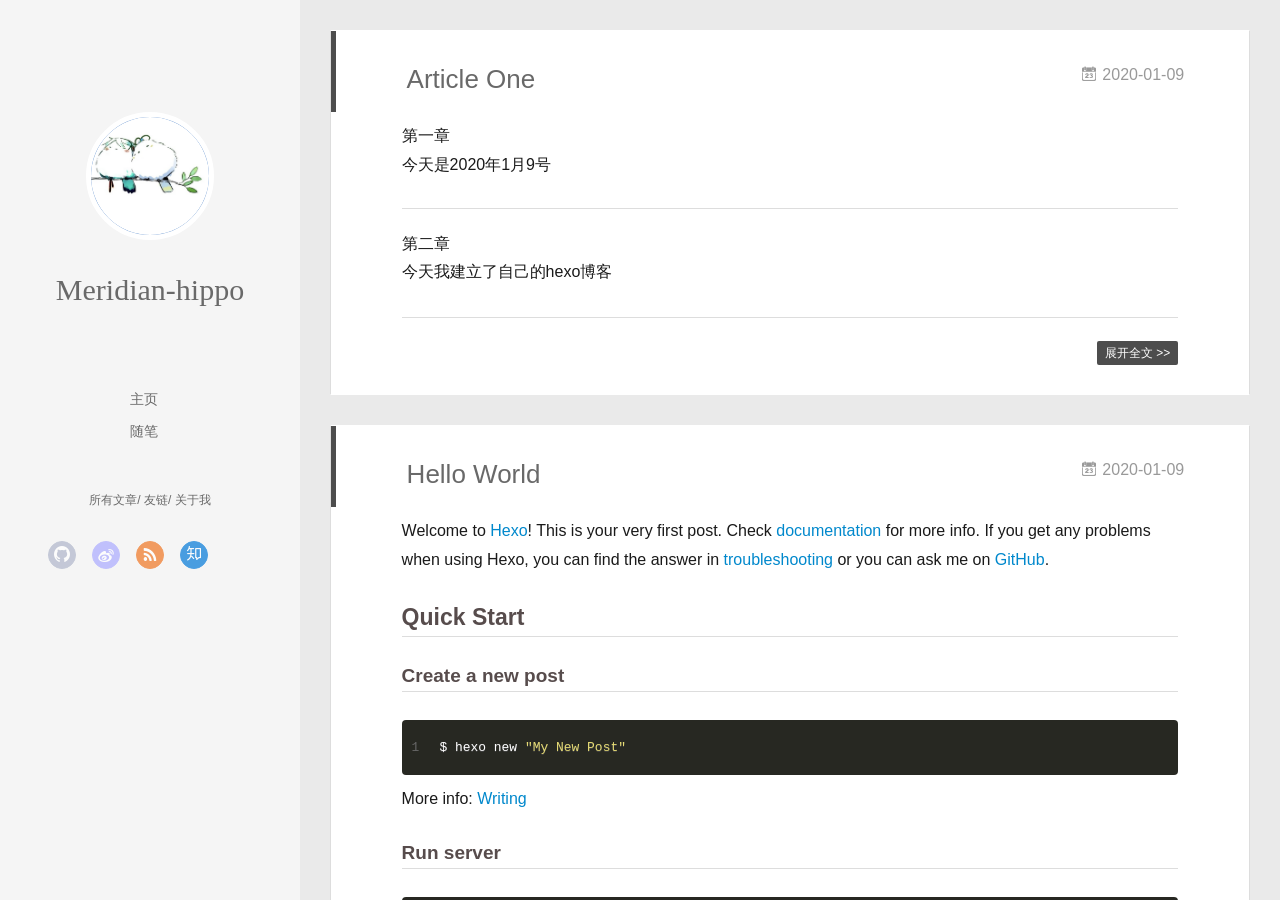
==== index.html @ a05916be "Site updated: 2020-01-11 10:14:40" ====
<!DOCTYPE html>
<html>
<head>
  <meta charset="utf-8">
  
  <meta name="renderer" content="webkit">
  <meta http-equiv="X-UA-Compatible" content="IE=edge" >
  <link rel="dns-prefetch" href="http://yoursite.com">
  <title>hippo&#39;s blog</title>
  <meta name="viewport" content="width=device-width, initial-scale=1, maximum-scale=1">
  <meta property="og:type" content="website">
<meta property="og:title" content="hippo&#39;s blog">
<meta property="og:url" content="http://yoursite.com/index.html">
<meta property="og:site_name" content="hippo&#39;s blog">
<meta property="og:locale" content="zh_CN">
<meta property="article:author" content="Meridian-hippo">
<meta name="twitter:card" content="summary">
  
    <link rel="alternative" href="/atom.xml" title="hippo&#39;s blog" type="application/atom+xml">
  
  
  <link rel="stylesheet" type="text/css" href="/./main.0cf68a.css">
  <style type="text/css">
  
    #container.show {
      background: linear-gradient(200deg,#ccc,#000);
    }
  </style>
  

  

<meta name="generator" content="Hexo 4.2.0"></head>

<body>
  <div id="container" q-class="show:isCtnShow">
    <canvas id="anm-canvas" class="anm-canvas"></canvas>
    <div class="left-col" q-class="show:isShow">
      
<!-- <div class="overlay" style="background: #00000;"> --> <div class="overlay" ></div>
<div class="intrude-less">
	<header id="header" class="inner">
		<a href="/" class="profilepic">
			<img src="\img\touxiang.jpg" class="js-avatar">
		</a>
		<hgroup>
		  <h1 class="header-author"><a href="/">Meridian-hippo</a></h1>
		</hgroup>
		

		<nav class="header-menu">
			<ul>
			
				<li><a href="/">主页</a></li>
	        
				<li><a href="/tags/%E9%9A%8F%E7%AC%94/">随笔</a></li>
	        
			</ul>
		</nav>
		<nav class="header-smart-menu">
    		
    			
    			<a q-on="click: openSlider(e, 'innerArchive')" href="javascript:void(0)">所有文章</a>
    			
            
    			
    			<a q-on="click: openSlider(e, 'friends')" href="javascript:void(0)">友链</a>
    			
            
    			
    			<a q-on="click: openSlider(e, 'aboutme')" href="javascript:void(0)">关于我</a>
    			
            
		</nav>
		<nav class="header-nav">
			<div class="social">
				
					<a class="github" target="_blank" href="#" title="github"><i class="icon-github"></i></a>
		        
					<a class="weibo" target="_blank" href="#" title="weibo"><i class="icon-weibo"></i></a>
		        
					<a class="rss" target="_blank" href="#" title="rss"><i class="icon-rss"></i></a>
		        
					<a class="zhihu" target="_blank" href="#" title="zhihu"><i class="icon-zhihu"></i></a>
		        
					<a class="QQ" target="_blank" href="#" title="QQ"><i class="icon-QQ"></i></a>
		        
					<a class="Wechat" target="_blank" href="#" title="Wechat"><i class="icon-Wechat"></i></a>
		        
			</div>
		</nav>
	</header>		
</div>

    </div>
    <div class="mid-col" q-class="show:isShow,hide:isShow|isFalse">
      
<nav id="mobile-nav">
  	<div class="overlay js-overlay" style="background: #00000"></div>
	<div class="btnctn js-mobile-btnctn">
  		<div class="slider-trigger list" q-on="click: openSlider(e)"><i class="icon icon-sort"></i></div>
	</div>
	<div class="intrude-less">
		<header id="header" class="inner">
			<div class="profilepic">
				<img src="\img\touxiang.jpg" class="js-avatar">
			</div>
			<hgroup>
			  <h1 class="header-author js-header-author">Meridian-hippo</h1>
			</hgroup>
			
			
			
				
			
				
			
			
			
			<nav class="header-nav">
				<div class="social">
					
						<a class="github" target="_blank" href="#" title="github"><i class="icon-github"></i></a>
			        
						<a class="weibo" target="_blank" href="#" title="weibo"><i class="icon-weibo"></i></a>
			        
						<a class="rss" target="_blank" href="#" title="rss"><i class="icon-rss"></i></a>
			        
						<a class="zhihu" target="_blank" href="#" title="zhihu"><i class="icon-zhihu"></i></a>
			        
						<a class="QQ" target="_blank" href="#" title="QQ"><i class="icon-QQ"></i></a>
			        
						<a class="Wechat" target="_blank" href="#" title="Wechat"><i class="icon-Wechat"></i></a>
			        
				</div>
			</nav>

			<nav class="header-menu js-header-menu">
				<ul style="width: 50%">
				
				
					<li style="width: 50%"><a href="/">主页</a></li>
		        
					<li style="width: 50%"><a href="/tags/%E9%9A%8F%E7%AC%94/">随笔</a></li>
		        
				</ul>
			</nav>
		</header>				
	</div>
	<div class="mobile-mask" style="display:none" q-show="isShow"></div>
</nav>

      <div id="wrapper" class="body-wrap">
        <div class="menu-l">
          <div class="canvas-wrap">
            <canvas data-colors="#eaeaea" data-sectionHeight="100" data-contentId="js-content" id="myCanvas1" class="anm-canvas"></canvas>
          </div>
          <div id="js-content" class="content-ll">
            
  
    <article id="post-Article-One" class="article article-type-post  article-index" itemscope itemprop="blogPost">
  <div class="article-inner">
    
      <header class="article-header">
        
  
    <h1 itemprop="name">
      <a class="article-title" href="/2020/01/09/Article-One/">Article One</a>
    </h1>
  

        
        <a href="/2020/01/09/Article-One/" class="archive-article-date">
  	<time datetime="2020-01-09T13:36:57.000Z" itemprop="datePublished"><i class="icon-calendar icon"></i>2020-01-09</time>
</a>
        
      </header>
    
    <div class="article-entry" itemprop="articleBody">
      
        <p>第一章<br>今天是2020年1月9号</p>
<hr>
<p>第二章<br>今天我建立了自己的hexo博客</p>

      

      
    </div>
    <div class="article-info article-info-index">
      
      
      

      
        <p class="article-more-link">
          <a class="article-more-a" href="/2020/01/09/Article-One/">展开全文 >></a>
        </p>
      

      
      <div class="clearfix"></div>
    </div>
  </div>
</article>

<aside class="wrap-side-operation">
    <div class="mod-side-operation">
        
        <div class="jump-container" id="js-jump-container" style="display:none;">
            <a href="javascript:void(0)" class="mod-side-operation__jump-to-top">
                <i class="icon-font icon-back"></i>
            </a>
            <div id="js-jump-plan-container" class="jump-plan-container" style="top: -11px;">
                <i class="icon-font icon-plane jump-plane"></i>
            </div>
        </div>
        
        
    </div>
</aside>




  
    <article id="post-hello-world" class="article article-type-post  article-index" itemscope itemprop="blogPost">
  <div class="article-inner">
    
      <header class="article-header">
        
  
    <h1 itemprop="name">
      <a class="article-title" href="/2020/01/09/hello-world/">Hello World</a>
    </h1>
  

        
        <a href="/2020/01/09/hello-world/" class="archive-article-date">
  	<time datetime="2020-01-09T13:17:08.236Z" itemprop="datePublished"><i class="icon-calendar icon"></i>2020-01-09</time>
</a>
        
      </header>
    
    <div class="article-entry" itemprop="articleBody">
      
        <p>Welcome to <a href="https://hexo.io/" target="_blank" rel="noopener">Hexo</a>! This is your very first post. Check <a href="https://hexo.io/docs/" target="_blank" rel="noopener">documentation</a> for more info. If you get any problems when using Hexo, you can find the answer in <a href="https://hexo.io/docs/troubleshooting.html" target="_blank" rel="noopener">troubleshooting</a> or you can ask me on <a href="https://github.com/hexojs/hexo/issues" target="_blank" rel="noopener">GitHub</a>.</p>
<h2 id="Quick-Start"><a href="#Quick-Start" class="headerlink" title="Quick Start"></a>Quick Start</h2><h3 id="Create-a-new-post"><a href="#Create-a-new-post" class="headerlink" title="Create a new post"></a>Create a new post</h3><figure class="highlight bash"><table><tr><td class="gutter"><pre><span class="line">1</span><br></pre></td><td class="code"><pre><span class="line">$ hexo new <span class="string">"My New Post"</span></span><br></pre></td></tr></table></figure>

<p>More info: <a href="https://hexo.io/docs/writing.html" target="_blank" rel="noopener">Writing</a></p>
<h3 id="Run-server"><a href="#Run-server" class="headerlink" title="Run server"></a>Run server</h3><figure class="highlight bash"><table><tr><td class="gutter"><pre><span class="line">1</span><br></pre></td><td class="code"><pre><span class="line">$ hexo server</span><br></pre></td></tr></table></figure>

<p>More info: <a href="https://hexo.io/docs/server.html" target="_blank" rel="noopener">Server</a></p>
<h3 id="Generate-static-files"><a href="#Generate-static-files" class="headerlink" title="Generate static files"></a>Generate static files</h3><figure class="highlight bash"><table><tr><td class="gutter"><pre><span class="line">1</span><br></pre></td><td class="code"><pre><span class="line">$ hexo generate</span><br></pre></td></tr></table></figure>

<p>More info: <a href="https://hexo.io/docs/generating.html" target="_blank" rel="noopener">Generating</a></p>
<h3 id="Deploy-to-remote-sites"><a href="#Deploy-to-remote-sites" class="headerlink" title="Deploy to remote sites"></a>Deploy to remote sites</h3><figure class="highlight bash"><table><tr><td class="gutter"><pre><span class="line">1</span><br></pre></td><td class="code"><pre><span class="line">$ hexo deploy</span><br></pre></td></tr></table></figure>

<p>More info: <a href="https://hexo.io/docs/one-command-deployment.html" target="_blank" rel="noopener">Deployment</a></p>

      

      
    </div>
    <div class="article-info article-info-index">
      
      
      

      
        <p class="article-more-link">
          <a class="article-more-a" href="/2020/01/09/hello-world/">展开全文 >></a>
        </p>
      

      
      <div class="clearfix"></div>
    </div>
  </div>
</article>

<aside class="wrap-side-operation">
    <div class="mod-side-operation">
        
        <div class="jump-container" id="js-jump-container" style="display:none;">
            <a href="javascript:void(0)" class="mod-side-operation__jump-to-top">
                <i class="icon-font icon-back"></i>
            </a>
            <div id="js-jump-plan-container" class="jump-plan-container" style="top: -11px;">
                <i class="icon-font icon-plane jump-plane"></i>
            </div>
        </div>
        
        
    </div>
</aside>




  
  


          </div>
        </div>
      </div>
      <footer id="footer">
  <div class="outer">
    <div id="footer-info">
    	<div class="footer-left">
    		&copy; 2020 Meridian-hippo
    	</div>
      	<div class="footer-right">
      		<a href="http://hexo.io/" target="_blank">Hexo</a>  Theme <a href="https://github.com/litten/hexo-theme-yilia" target="_blank">Yilia</a> by Litten
      	</div>
    </div>
  </div>
</footer>
    </div>
    <script>
	var yiliaConfig = {
		mathjax: false,
		isHome: true,
		isPost: false,
		isArchive: false,
		isTag: false,
		isCategory: false,
		open_in_new: false,
		toc_hide_index: true,
		root: "/",
		innerArchive: true,
		showTags: false
	}
</script>

<script>!function(t){function n(e){if(r[e])return r[e].exports;var i=r[e]={exports:{},id:e,loaded:!1};return t[e].call(i.exports,i,i.exports,n),i.loaded=!0,i.exports}var r={};n.m=t,n.c=r,n.p="./",n(0)}([function(t,n,r){r(195),t.exports=r(191)},function(t,n,r){var e=r(3),i=r(52),o=r(27),u=r(28),c=r(53),f="prototype",a=function(t,n,r){var s,l,h,v,p=t&a.F,d=t&a.G,y=t&a.S,g=t&a.P,b=t&a.B,m=d?e:y?e[n]||(e[n]={}):(e[n]||{})[f],x=d?i:i[n]||(i[n]={}),w=x[f]||(x[f]={});d&&(r=n);for(s in r)l=!p&&m&&void 0!==m[s],h=(l?m:r)[s],v=b&&l?c(h,e):g&&"function"==typeof h?c(Function.call,h):h,m&&u(m,s,h,t&a.U),x[s]!=h&&o(x,s,v),g&&w[s]!=h&&(w[s]=h)};e.core=i,a.F=1,a.G=2,a.S=4,a.P=8,a.B=16,a.W=32,a.U=64,a.R=128,t.exports=a},function(t,n,r){var e=r(6);t.exports=function(t){if(!e(t))throw TypeError(t+" is not an object!");return t}},function(t,n){var r=t.exports="undefined"!=typeof window&&window.Math==Math?window:"undefined"!=typeof self&&self.Math==Math?self:Function("return this")();"number"==typeof __g&&(__g=r)},function(t,n){t.exports=function(t){try{return!!t()}catch(t){return!0}}},function(t,n){var r=t.exports="undefined"!=typeof window&&window.Math==Math?window:"undefined"!=typeof self&&self.Math==Math?self:Function("return this")();"number"==typeof __g&&(__g=r)},function(t,n){t.exports=function(t){return"object"==typeof t?null!==t:"function"==typeof t}},function(t,n,r){var e=r(126)("wks"),i=r(76),o=r(3).Symbol,u="function"==typeof o;(t.exports=function(t){return e[t]||(e[t]=u&&o[t]||(u?o:i)("Symbol."+t))}).store=e},function(t,n){var r={}.hasOwnProperty;t.exports=function(t,n){return r.call(t,n)}},function(t,n,r){var e=r(94),i=r(33);t.exports=function(t){return e(i(t))}},function(t,n,r){t.exports=!r(4)(function(){return 7!=Object.defineProperty({},"a",{get:function(){return 7}}).a})},function(t,n,r){var e=r(2),i=r(167),o=r(50),u=Object.defineProperty;n.f=r(10)?Object.defineProperty:function(t,n,r){if(e(t),n=o(n,!0),e(r),i)try{return u(t,n,r)}catch(t){}if("get"in r||"set"in r)throw TypeError("Accessors not supported!");return"value"in r&&(t[n]=r.value),t}},function(t,n,r){t.exports=!r(18)(function(){return 7!=Object.defineProperty({},"a",{get:function(){return 7}}).a})},function(t,n,r){var e=r(14),i=r(22);t.exports=r(12)?function(t,n,r){return e.f(t,n,i(1,r))}:function(t,n,r){return t[n]=r,t}},function(t,n,r){var e=r(20),i=r(58),o=r(42),u=Object.defineProperty;n.f=r(12)?Object.defineProperty:function(t,n,r){if(e(t),n=o(n,!0),e(r),i)try{return u(t,n,r)}catch(t){}if("get"in r||"set"in r)throw TypeError("Accessors not supported!");return"value"in r&&(t[n]=r.value),t}},function(t,n,r){var e=r(40)("wks"),i=r(23),o=r(5).Symbol,u="function"==typeof o;(t.exports=function(t){return e[t]||(e[t]=u&&o[t]||(u?o:i)("Symbol."+t))}).store=e},function(t,n,r){var e=r(67),i=Math.min;t.exports=function(t){return t>0?i(e(t),9007199254740991):0}},function(t,n,r){var e=r(46);t.exports=function(t){return Object(e(t))}},function(t,n){t.exports=function(t){try{return!!t()}catch(t){return!0}}},function(t,n,r){var e=r(63),i=r(34);t.exports=Object.keys||function(t){return e(t,i)}},function(t,n,r){var e=r(21);t.exports=function(t){if(!e(t))throw TypeError(t+" is not an object!");return t}},function(t,n){t.exports=function(t){return"object"==typeof t?null!==t:"function"==typeof t}},function(t,n){t.exports=function(t,n){return{enumerable:!(1&t),configurable:!(2&t),writable:!(4&t),value:n}}},function(t,n){var r=0,e=Math.random();t.exports=function(t){return"Symbol(".concat(void 0===t?"":t,")_",(++r+e).toString(36))}},function(t,n){var r={}.hasOwnProperty;t.exports=function(t,n){return r.call(t,n)}},function(t,n){var r=t.exports={version:"2.4.0"};"number"==typeof __e&&(__e=r)},function(t,n){t.exports=function(t){if("function"!=typeof t)throw TypeError(t+" is not a function!");return t}},function(t,n,r){var e=r(11),i=r(66);t.exports=r(10)?function(t,n,r){return e.f(t,n,i(1,r))}:function(t,n,r){return t[n]=r,t}},function(t,n,r){var e=r(3),i=r(27),o=r(24),u=r(76)("src"),c="toString",f=Function[c],a=(""+f).split(c);r(52).inspectSource=function(t){return f.call(t)},(t.exports=function(t,n,r,c){var f="function"==typeof r;f&&(o(r,"name")||i(r,"name",n)),t[n]!==r&&(f&&(o(r,u)||i(r,u,t[n]?""+t[n]:a.join(String(n)))),t===e?t[n]=r:c?t[n]?t[n]=r:i(t,n,r):(delete t[n],i(t,n,r)))})(Function.prototype,c,function(){return"function"==typeof this&&this[u]||f.call(this)})},function(t,n,r){var e=r(1),i=r(4),o=r(46),u=function(t,n,r,e){var i=String(o(t)),u="<"+n;return""!==r&&(u+=" "+r+'="'+String(e).replace(/"/g,"&quot;")+'"'),u+">"+i+"</"+n+">"};t.exports=function(t,n){var r={};r[t]=n(u),e(e.P+e.F*i(function(){var n=""[t]('"');return n!==n.toLowerCase()||n.split('"').length>3}),"String",r)}},function(t,n,r){var e=r(115),i=r(46);t.exports=function(t){return e(i(t))}},function(t,n,r){var e=r(116),i=r(66),o=r(30),u=r(50),c=r(24),f=r(167),a=Object.getOwnPropertyDescriptor;n.f=r(10)?a:function(t,n){if(t=o(t),n=u(n,!0),f)try{return a(t,n)}catch(t){}if(c(t,n))return i(!e.f.call(t,n),t[n])}},function(t,n,r){var e=r(24),i=r(17),o=r(145)("IE_PROTO"),u=Object.prototype;t.exports=Object.getPrototypeOf||function(t){return t=i(t),e(t,o)?t[o]:"function"==typeof t.constructor&&t instanceof t.constructor?t.constructor.prototype:t instanceof Object?u:null}},function(t,n){t.exports=function(t){if(void 0==t)throw TypeError("Can't call method on  "+t);return t}},function(t,n){t.exports="constructor,hasOwnProperty,isPrototypeOf,propertyIsEnumerable,toLocaleString,toString,valueOf".split(",")},function(t,n){t.exports={}},function(t,n){t.exports=!0},function(t,n){n.f={}.propertyIsEnumerable},function(t,n,r){var e=r(14).f,i=r(8),o=r(15)("toStringTag");t.exports=function(t,n,r){t&&!i(t=r?t:t.prototype,o)&&e(t,o,{configurable:!0,value:n})}},function(t,n,r){var e=r(40)("keys"),i=r(23);t.exports=function(t){return e[t]||(e[t]=i(t))}},function(t,n,r){var e=r(5),i="__core-js_shared__",o=e[i]||(e[i]={});t.exports=function(t){return o[t]||(o[t]={})}},function(t,n){var r=Math.ceil,e=Math.floor;t.exports=function(t){return isNaN(t=+t)?0:(t>0?e:r)(t)}},function(t,n,r){var e=r(21);t.exports=function(t,n){if(!e(t))return t;var r,i;if(n&&"function"==typeof(r=t.toString)&&!e(i=r.call(t)))return i;if("function"==typeof(r=t.valueOf)&&!e(i=r.call(t)))return i;if(!n&&"function"==typeof(r=t.toString)&&!e(i=r.call(t)))return i;throw TypeError("Can't convert object to primitive value")}},function(t,n,r){var e=r(5),i=r(25),o=r(36),u=r(44),c=r(14).f;t.exports=function(t){var n=i.Symbol||(i.Symbol=o?{}:e.Symbol||{});"_"==t.charAt(0)||t in n||c(n,t,{value:u.f(t)})}},function(t,n,r){n.f=r(15)},function(t,n){var r={}.toString;t.exports=function(t){return r.call(t).slice(8,-1)}},function(t,n){t.exports=function(t){if(void 0==t)throw TypeError("Can't call method on  "+t);return t}},function(t,n,r){var e=r(4);t.exports=function(t,n){return!!t&&e(function(){n?t.call(null,function(){},1):t.call(null)})}},function(t,n,r){var e=r(53),i=r(115),o=r(17),u=r(16),c=r(203);t.exports=function(t,n){var r=1==t,f=2==t,a=3==t,s=4==t,l=6==t,h=5==t||l,v=n||c;return function(n,c,p){for(var d,y,g=o(n),b=i(g),m=e(c,p,3),x=u(b.length),w=0,S=r?v(n,x):f?v(n,0):void 0;x>w;w++)if((h||w in b)&&(d=b[w],y=m(d,w,g),t))if(r)S[w]=y;else if(y)switch(t){case 3:return!0;case 5:return d;case 6:return w;case 2:S.push(d)}else if(s)return!1;return l?-1:a||s?s:S}}},function(t,n,r){var e=r(1),i=r(52),o=r(4);t.exports=function(t,n){var r=(i.Object||{})[t]||Object[t],u={};u[t]=n(r),e(e.S+e.F*o(function(){r(1)}),"Object",u)}},function(t,n,r){var e=r(6);t.exports=function(t,n){if(!e(t))return t;var r,i;if(n&&"function"==typeof(r=t.toString)&&!e(i=r.call(t)))return i;if("function"==typeof(r=t.valueOf)&&!e(i=r.call(t)))return i;if(!n&&"function"==typeof(r=t.toString)&&!e(i=r.call(t)))return i;throw TypeError("Can't convert object to primitive value")}},function(t,n,r){var e=r(5),i=r(25),o=r(91),u=r(13),c="prototype",f=function(t,n,r){var a,s,l,h=t&f.F,v=t&f.G,p=t&f.S,d=t&f.P,y=t&f.B,g=t&f.W,b=v?i:i[n]||(i[n]={}),m=b[c],x=v?e:p?e[n]:(e[n]||{})[c];v&&(r=n);for(a in r)(s=!h&&x&&void 0!==x[a])&&a in b||(l=s?x[a]:r[a],b[a]=v&&"function"!=typeof x[a]?r[a]:y&&s?o(l,e):g&&x[a]==l?function(t){var n=function(n,r,e){if(this instanceof t){switch(arguments.length){case 0:return new t;case 1:return new t(n);case 2:return new t(n,r)}return new t(n,r,e)}return t.apply(this,arguments)};return n[c]=t[c],n}(l):d&&"function"==typeof l?o(Function.call,l):l,d&&((b.virtual||(b.virtual={}))[a]=l,t&f.R&&m&&!m[a]&&u(m,a,l)))};f.F=1,f.G=2,f.S=4,f.P=8,f.B=16,f.W=32,f.U=64,f.R=128,t.exports=f},function(t,n){var r=t.exports={version:"2.4.0"};"number"==typeof __e&&(__e=r)},function(t,n,r){var e=r(26);t.exports=function(t,n,r){if(e(t),void 0===n)return t;switch(r){case 1:return function(r){return t.call(n,r)};case 2:return function(r,e){return t.call(n,r,e)};case 3:return function(r,e,i){return t.call(n,r,e,i)}}return function(){return t.apply(n,arguments)}}},function(t,n,r){var e=r(183),i=r(1),o=r(126)("metadata"),u=o.store||(o.store=new(r(186))),c=function(t,n,r){var i=u.get(t);if(!i){if(!r)return;u.set(t,i=new e)}var o=i.get(n);if(!o){if(!r)return;i.set(n,o=new e)}return o},f=function(t,n,r){var e=c(n,r,!1);return void 0!==e&&e.has(t)},a=function(t,n,r){var e=c(n,r,!1);return void 0===e?void 0:e.get(t)},s=function(t,n,r,e){c(r,e,!0).set(t,n)},l=function(t,n){var r=c(t,n,!1),e=[];return r&&r.forEach(function(t,n){e.push(n)}),e},h=function(t){return void 0===t||"symbol"==typeof t?t:String(t)},v=function(t){i(i.S,"Reflect",t)};t.exports={store:u,map:c,has:f,get:a,set:s,keys:l,key:h,exp:v}},function(t,n,r){"use strict";if(r(10)){var e=r(69),i=r(3),o=r(4),u=r(1),c=r(127),f=r(152),a=r(53),s=r(68),l=r(66),h=r(27),v=r(73),p=r(67),d=r(16),y=r(75),g=r(50),b=r(24),m=r(180),x=r(114),w=r(6),S=r(17),_=r(137),O=r(70),E=r(32),P=r(71).f,j=r(154),F=r(76),M=r(7),A=r(48),N=r(117),T=r(146),I=r(155),k=r(80),L=r(123),R=r(74),C=r(130),D=r(160),U=r(11),W=r(31),G=U.f,B=W.f,V=i.RangeError,z=i.TypeError,q=i.Uint8Array,K="ArrayBuffer",J="Shared"+K,Y="BYTES_PER_ELEMENT",H="prototype",$=Array[H],X=f.ArrayBuffer,Q=f.DataView,Z=A(0),tt=A(2),nt=A(3),rt=A(4),et=A(5),it=A(6),ot=N(!0),ut=N(!1),ct=I.values,ft=I.keys,at=I.entries,st=$.lastIndexOf,lt=$.reduce,ht=$.reduceRight,vt=$.join,pt=$.sort,dt=$.slice,yt=$.toString,gt=$.toLocaleString,bt=M("iterator"),mt=M("toStringTag"),xt=F("typed_constructor"),wt=F("def_constructor"),St=c.CONSTR,_t=c.TYPED,Ot=c.VIEW,Et="Wrong length!",Pt=A(1,function(t,n){return Tt(T(t,t[wt]),n)}),jt=o(function(){return 1===new q(new Uint16Array([1]).buffer)[0]}),Ft=!!q&&!!q[H].set&&o(function(){new q(1).set({})}),Mt=function(t,n){if(void 0===t)throw z(Et);var r=+t,e=d(t);if(n&&!m(r,e))throw V(Et);return e},At=function(t,n){var r=p(t);if(r<0||r%n)throw V("Wrong offset!");return r},Nt=function(t){if(w(t)&&_t in t)return t;throw z(t+" is not a typed array!")},Tt=function(t,n){if(!(w(t)&&xt in t))throw z("It is not a typed array constructor!");return new t(n)},It=function(t,n){return kt(T(t,t[wt]),n)},kt=function(t,n){for(var r=0,e=n.length,i=Tt(t,e);e>r;)i[r]=n[r++];return i},Lt=function(t,n,r){G(t,n,{get:function(){return this._d[r]}})},Rt=function(t){var n,r,e,i,o,u,c=S(t),f=arguments.length,s=f>1?arguments[1]:void 0,l=void 0!==s,h=j(c);if(void 0!=h&&!_(h)){for(u=h.call(c),e=[],n=0;!(o=u.next()).done;n++)e.push(o.value);c=e}for(l&&f>2&&(s=a(s,arguments[2],2)),n=0,r=d(c.length),i=Tt(this,r);r>n;n++)i[n]=l?s(c[n],n):c[n];return i},Ct=function(){for(var t=0,n=arguments.length,r=Tt(this,n);n>t;)r[t]=arguments[t++];return r},Dt=!!q&&o(function(){gt.call(new q(1))}),Ut=function(){return gt.apply(Dt?dt.call(Nt(this)):Nt(this),arguments)},Wt={copyWithin:function(t,n){return D.call(Nt(this),t,n,arguments.length>2?arguments[2]:void 0)},every:function(t){return rt(Nt(this),t,arguments.length>1?arguments[1]:void 0)},fill:function(t){return C.apply(Nt(this),arguments)},filter:function(t){return It(this,tt(Nt(this),t,arguments.length>1?arguments[1]:void 0))},find:function(t){return et(Nt(this),t,arguments.length>1?arguments[1]:void 0)},findIndex:function(t){return it(Nt(this),t,arguments.length>1?arguments[1]:void 0)},forEach:function(t){Z(Nt(this),t,arguments.length>1?arguments[1]:void 0)},indexOf:function(t){return ut(Nt(this),t,arguments.length>1?arguments[1]:void 0)},includes:function(t){return ot(Nt(this),t,arguments.length>1?arguments[1]:void 0)},join:function(t){return vt.apply(Nt(this),arguments)},lastIndexOf:function(t){return st.apply(Nt(this),arguments)},map:function(t){return Pt(Nt(this),t,arguments.length>1?arguments[1]:void 0)},reduce:function(t){return lt.apply(Nt(this),arguments)},reduceRight:function(t){return ht.apply(Nt(this),arguments)},reverse:function(){for(var t,n=this,r=Nt(n).length,e=Math.floor(r/2),i=0;i<e;)t=n[i],n[i++]=n[--r],n[r]=t;return n},some:function(t){return nt(Nt(this),t,arguments.length>1?arguments[1]:void 0)},sort:function(t){return pt.call(Nt(this),t)},subarray:function(t,n){var r=Nt(this),e=r.length,i=y(t,e);return new(T(r,r[wt]))(r.buffer,r.byteOffset+i*r.BYTES_PER_ELEMENT,d((void 0===n?e:y(n,e))-i))}},Gt=function(t,n){return It(this,dt.call(Nt(this),t,n))},Bt=function(t){Nt(this);var n=At(arguments[1],1),r=this.length,e=S(t),i=d(e.length),o=0;if(i+n>r)throw V(Et);for(;o<i;)this[n+o]=e[o++]},Vt={entries:function(){return at.call(Nt(this))},keys:function(){return ft.call(Nt(this))},values:function(){return ct.call(Nt(this))}},zt=function(t,n){return w(t)&&t[_t]&&"symbol"!=typeof n&&n in t&&String(+n)==String(n)},qt=function(t,n){return zt(t,n=g(n,!0))?l(2,t[n]):B(t,n)},Kt=function(t,n,r){return!(zt(t,n=g(n,!0))&&w(r)&&b(r,"value"))||b(r,"get")||b(r,"set")||r.configurable||b(r,"writable")&&!r.writable||b(r,"enumerable")&&!r.enumerable?G(t,n,r):(t[n]=r.value,t)};St||(W.f=qt,U.f=Kt),u(u.S+u.F*!St,"Object",{getOwnPropertyDescriptor:qt,defineProperty:Kt}),o(function(){yt.call({})})&&(yt=gt=function(){return vt.call(this)});var Jt=v({},Wt);v(Jt,Vt),h(Jt,bt,Vt.values),v(Jt,{slice:Gt,set:Bt,constructor:function(){},toString:yt,toLocaleString:Ut}),Lt(Jt,"buffer","b"),Lt(Jt,"byteOffset","o"),Lt(Jt,"byteLength","l"),Lt(Jt,"length","e"),G(Jt,mt,{get:function(){return this[_t]}}),t.exports=function(t,n,r,f){f=!!f;var a=t+(f?"Clamped":"")+"Array",l="Uint8Array"!=a,v="get"+t,p="set"+t,y=i[a],g=y||{},b=y&&E(y),m=!y||!c.ABV,S={},_=y&&y[H],j=function(t,r){var e=t._d;return e.v[v](r*n+e.o,jt)},F=function(t,r,e){var i=t._d;f&&(e=(e=Math.round(e))<0?0:e>255?255:255&e),i.v[p](r*n+i.o,e,jt)},M=function(t,n){G(t,n,{get:function(){return j(this,n)},set:function(t){return F(this,n,t)},enumerable:!0})};m?(y=r(function(t,r,e,i){s(t,y,a,"_d");var o,u,c,f,l=0,v=0;if(w(r)){if(!(r instanceof X||(f=x(r))==K||f==J))return _t in r?kt(y,r):Rt.call(y,r);o=r,v=At(e,n);var p=r.byteLength;if(void 0===i){if(p%n)throw V(Et);if((u=p-v)<0)throw V(Et)}else if((u=d(i)*n)+v>p)throw V(Et);c=u/n}else c=Mt(r,!0),u=c*n,o=new X(u);for(h(t,"_d",{b:o,o:v,l:u,e:c,v:new Q(o)});l<c;)M(t,l++)}),_=y[H]=O(Jt),h(_,"constructor",y)):L(function(t){new y(null),new y(t)},!0)||(y=r(function(t,r,e,i){s(t,y,a);var o;return w(r)?r instanceof X||(o=x(r))==K||o==J?void 0!==i?new g(r,At(e,n),i):void 0!==e?new g(r,At(e,n)):new g(r):_t in r?kt(y,r):Rt.call(y,r):new g(Mt(r,l))}),Z(b!==Function.prototype?P(g).concat(P(b)):P(g),function(t){t in y||h(y,t,g[t])}),y[H]=_,e||(_.constructor=y));var A=_[bt],N=!!A&&("values"==A.name||void 0==A.name),T=Vt.values;h(y,xt,!0),h(_,_t,a),h(_,Ot,!0),h(_,wt,y),(f?new y(1)[mt]==a:mt in _)||G(_,mt,{get:function(){return a}}),S[a]=y,u(u.G+u.W+u.F*(y!=g),S),u(u.S,a,{BYTES_PER_ELEMENT:n,from:Rt,of:Ct}),Y in _||h(_,Y,n),u(u.P,a,Wt),R(a),u(u.P+u.F*Ft,a,{set:Bt}),u(u.P+u.F*!N,a,Vt),u(u.P+u.F*(_.toString!=yt),a,{toString:yt}),u(u.P+u.F*o(function(){new y(1).slice()}),a,{slice:Gt}),u(u.P+u.F*(o(function(){return[1,2].toLocaleString()!=new y([1,2]).toLocaleString()})||!o(function(){_.toLocaleString.call([1,2])})),a,{toLocaleString:Ut}),k[a]=N?A:T,e||N||h(_,bt,T)}}else t.exports=function(){}},function(t,n){var r={}.toString;t.exports=function(t){return r.call(t).slice(8,-1)}},function(t,n,r){var e=r(21),i=r(5).document,o=e(i)&&e(i.createElement);t.exports=function(t){return o?i.createElement(t):{}}},function(t,n,r){t.exports=!r(12)&&!r(18)(function(){return 7!=Object.defineProperty(r(57)("div"),"a",{get:function(){return 7}}).a})},function(t,n,r){"use strict";var e=r(36),i=r(51),o=r(64),u=r(13),c=r(8),f=r(35),a=r(96),s=r(38),l=r(103),h=r(15)("iterator"),v=!([].keys&&"next"in[].keys()),p="keys",d="values",y=function(){return this};t.exports=function(t,n,r,g,b,m,x){a(r,n,g);var w,S,_,O=function(t){if(!v&&t in F)return F[t];switch(t){case p:case d:return function(){return new r(this,t)}}return function(){return new r(this,t)}},E=n+" Iterator",P=b==d,j=!1,F=t.prototype,M=F[h]||F["@@iterator"]||b&&F[b],A=M||O(b),N=b?P?O("entries"):A:void 0,T="Array"==n?F.entries||M:M;if(T&&(_=l(T.call(new t)))!==Object.prototype&&(s(_,E,!0),e||c(_,h)||u(_,h,y)),P&&M&&M.name!==d&&(j=!0,A=function(){return M.call(this)}),e&&!x||!v&&!j&&F[h]||u(F,h,A),f[n]=A,f[E]=y,b)if(w={values:P?A:O(d),keys:m?A:O(p),entries:N},x)for(S in w)S in F||o(F,S,w[S]);else i(i.P+i.F*(v||j),n,w);return w}},function(t,n,r){var e=r(20),i=r(100),o=r(34),u=r(39)("IE_PROTO"),c=function(){},f="prototype",a=function(){var t,n=r(57)("iframe"),e=o.length;for(n.style.display="none",r(93).appendChild(n),n.src="javascript:",t=n.contentWindow.document,t.open(),t.write("<script>document.F=Object<\/script>"),t.close(),a=t.F;e--;)delete a[f][o[e]];return a()};t.exports=Object.create||function(t,n){var r;return null!==t?(c[f]=e(t),r=new c,c[f]=null,r[u]=t):r=a(),void 0===n?r:i(r,n)}},function(t,n,r){var e=r(63),i=r(34).concat("length","prototype");n.f=Object.getOwnPropertyNames||function(t){return e(t,i)}},function(t,n){n.f=Object.getOwnPropertySymbols},function(t,n,r){var e=r(8),i=r(9),o=r(90)(!1),u=r(39)("IE_PROTO");t.exports=function(t,n){var r,c=i(t),f=0,a=[];for(r in c)r!=u&&e(c,r)&&a.push(r);for(;n.length>f;)e(c,r=n[f++])&&(~o(a,r)||a.push(r));return a}},function(t,n,r){t.exports=r(13)},function(t,n,r){var e=r(76)("meta"),i=r(6),o=r(24),u=r(11).f,c=0,f=Object.isExtensible||function(){return!0},a=!r(4)(function(){return f(Object.preventExtensions({}))}),s=function(t){u(t,e,{value:{i:"O"+ ++c,w:{}}})},l=function(t,n){if(!i(t))return"symbol"==typeof t?t:("string"==typeof t?"S":"P")+t;if(!o(t,e)){if(!f(t))return"F";if(!n)return"E";s(t)}return t[e].i},h=function(t,n){if(!o(t,e)){if(!f(t))return!0;if(!n)return!1;s(t)}return t[e].w},v=function(t){return a&&p.NEED&&f(t)&&!o(t,e)&&s(t),t},p=t.exports={KEY:e,NEED:!1,fastKey:l,getWeak:h,onFreeze:v}},function(t,n){t.exports=function(t,n){return{enumerable:!(1&t),configurable:!(2&t),writable:!(4&t),value:n}}},function(t,n){var r=Math.ceil,e=Math.floor;t.exports=function(t){return isNaN(t=+t)?0:(t>0?e:r)(t)}},function(t,n){t.exports=function(t,n,r,e){if(!(t instanceof n)||void 0!==e&&e in t)throw TypeError(r+": incorrect invocation!");return t}},function(t,n){t.exports=!1},function(t,n,r){var e=r(2),i=r(173),o=r(133),u=r(145)("IE_PROTO"),c=function(){},f="prototype",a=function(){var t,n=r(132)("iframe"),e=o.length;for(n.style.display="none",r(135).appendChild(n),n.src="javascript:",t=n.contentWindow.document,t.open(),t.write("<script>document.F=Object<\/script>"),t.close(),a=t.F;e--;)delete a[f][o[e]];return a()};t.exports=Object.create||function(t,n){var r;return null!==t?(c[f]=e(t),r=new c,c[f]=null,r[u]=t):r=a(),void 0===n?r:i(r,n)}},function(t,n,r){var e=r(175),i=r(133).concat("length","prototype");n.f=Object.getOwnPropertyNames||function(t){return e(t,i)}},function(t,n,r){var e=r(175),i=r(133);t.exports=Object.keys||function(t){return e(t,i)}},function(t,n,r){var e=r(28);t.exports=function(t,n,r){for(var i in n)e(t,i,n[i],r);return t}},function(t,n,r){"use strict";var e=r(3),i=r(11),o=r(10),u=r(7)("species");t.exports=function(t){var n=e[t];o&&n&&!n[u]&&i.f(n,u,{configurable:!0,get:function(){return this}})}},function(t,n,r){var e=r(67),i=Math.max,o=Math.min;t.exports=function(t,n){return t=e(t),t<0?i(t+n,0):o(t,n)}},function(t,n){var r=0,e=Math.random();t.exports=function(t){return"Symbol(".concat(void 0===t?"":t,")_",(++r+e).toString(36))}},function(t,n,r){var e=r(33);t.exports=function(t){return Object(e(t))}},function(t,n,r){var e=r(7)("unscopables"),i=Array.prototype;void 0==i[e]&&r(27)(i,e,{}),t.exports=function(t){i[e][t]=!0}},function(t,n,r){var e=r(53),i=r(169),o=r(137),u=r(2),c=r(16),f=r(154),a={},s={},n=t.exports=function(t,n,r,l,h){var v,p,d,y,g=h?function(){return t}:f(t),b=e(r,l,n?2:1),m=0;if("function"!=typeof g)throw TypeError(t+" is not iterable!");if(o(g)){for(v=c(t.length);v>m;m++)if((y=n?b(u(p=t[m])[0],p[1]):b(t[m]))===a||y===s)return y}else for(d=g.call(t);!(p=d.next()).done;)if((y=i(d,b,p.value,n))===a||y===s)return y};n.BREAK=a,n.RETURN=s},function(t,n){t.exports={}},function(t,n,r){var e=r(11).f,i=r(24),o=r(7)("toStringTag");t.exports=function(t,n,r){t&&!i(t=r?t:t.prototype,o)&&e(t,o,{configurable:!0,value:n})}},function(t,n,r){var e=r(1),i=r(46),o=r(4),u=r(150),c="["+u+"]",f="​",a=RegExp("^"+c+c+"*"),s=RegExp(c+c+"*$"),l=function(t,n,r){var i={},c=o(function(){return!!u[t]()||f[t]()!=f}),a=i[t]=c?n(h):u[t];r&&(i[r]=a),e(e.P+e.F*c,"String",i)},h=l.trim=function(t,n){return t=String(i(t)),1&n&&(t=t.replace(a,"")),2&n&&(t=t.replace(s,"")),t};t.exports=l},function(t,n,r){t.exports={default:r(86),__esModule:!0}},function(t,n,r){t.exports={default:r(87),__esModule:!0}},function(t,n,r){"use strict";function e(t){return t&&t.__esModule?t:{default:t}}n.__esModule=!0;var i=r(84),o=e(i),u=r(83),c=e(u),f="function"==typeof c.default&&"symbol"==typeof o.default?function(t){return typeof t}:function(t){return t&&"function"==typeof c.default&&t.constructor===c.default&&t!==c.default.prototype?"symbol":typeof t};n.default="function"==typeof c.default&&"symbol"===f(o.default)?function(t){return void 0===t?"undefined":f(t)}:function(t){return t&&"function"==typeof c.default&&t.constructor===c.default&&t!==c.default.prototype?"symbol":void 0===t?"undefined":f(t)}},function(t,n,r){r(110),r(108),r(111),r(112),t.exports=r(25).Symbol},function(t,n,r){r(109),r(113),t.exports=r(44).f("iterator")},function(t,n){t.exports=function(t){if("function"!=typeof t)throw TypeError(t+" is not a function!");return t}},function(t,n){t.exports=function(){}},function(t,n,r){var e=r(9),i=r(106),o=r(105);t.exports=function(t){return function(n,r,u){var c,f=e(n),a=i(f.length),s=o(u,a);if(t&&r!=r){for(;a>s;)if((c=f[s++])!=c)return!0}else for(;a>s;s++)if((t||s in f)&&f[s]===r)return t||s||0;return!t&&-1}}},function(t,n,r){var e=r(88);t.exports=function(t,n,r){if(e(t),void 0===n)return t;switch(r){case 1:return function(r){return t.call(n,r)};case 2:return function(r,e){return t.call(n,r,e)};case 3:return function(r,e,i){return t.call(n,r,e,i)}}return function(){return t.apply(n,arguments)}}},function(t,n,r){var e=r(19),i=r(62),o=r(37);t.exports=function(t){var n=e(t),r=i.f;if(r)for(var u,c=r(t),f=o.f,a=0;c.length>a;)f.call(t,u=c[a++])&&n.push(u);return n}},function(t,n,r){t.exports=r(5).document&&document.documentElement},function(t,n,r){var e=r(56);t.exports=Object("z").propertyIsEnumerable(0)?Object:function(t){return"String"==e(t)?t.split(""):Object(t)}},function(t,n,r){var e=r(56);t.exports=Array.isArray||function(t){return"Array"==e(t)}},function(t,n,r){"use strict";var e=r(60),i=r(22),o=r(38),u={};r(13)(u,r(15)("iterator"),function(){return this}),t.exports=function(t,n,r){t.prototype=e(u,{next:i(1,r)}),o(t,n+" Iterator")}},function(t,n){t.exports=function(t,n){return{value:n,done:!!t}}},function(t,n,r){var e=r(19),i=r(9);t.exports=function(t,n){for(var r,o=i(t),u=e(o),c=u.length,f=0;c>f;)if(o[r=u[f++]]===n)return r}},function(t,n,r){var e=r(23)("meta"),i=r(21),o=r(8),u=r(14).f,c=0,f=Object.isExtensible||function(){return!0},a=!r(18)(function(){return f(Object.preventExtensions({}))}),s=function(t){u(t,e,{value:{i:"O"+ ++c,w:{}}})},l=function(t,n){if(!i(t))return"symbol"==typeof t?t:("string"==typeof t?"S":"P")+t;if(!o(t,e)){if(!f(t))return"F";if(!n)return"E";s(t)}return t[e].i},h=function(t,n){if(!o(t,e)){if(!f(t))return!0;if(!n)return!1;s(t)}return t[e].w},v=function(t){return a&&p.NEED&&f(t)&&!o(t,e)&&s(t),t},p=t.exports={KEY:e,NEED:!1,fastKey:l,getWeak:h,onFreeze:v}},function(t,n,r){var e=r(14),i=r(20),o=r(19);t.exports=r(12)?Object.defineProperties:function(t,n){i(t);for(var r,u=o(n),c=u.length,f=0;c>f;)e.f(t,r=u[f++],n[r]);return t}},function(t,n,r){var e=r(37),i=r(22),o=r(9),u=r(42),c=r(8),f=r(58),a=Object.getOwnPropertyDescriptor;n.f=r(12)?a:function(t,n){if(t=o(t),n=u(n,!0),f)try{return a(t,n)}catch(t){}if(c(t,n))return i(!e.f.call(t,n),t[n])}},function(t,n,r){var e=r(9),i=r(61).f,o={}.toString,u="object"==typeof window&&window&&Object.getOwnPropertyNames?Object.getOwnPropertyNames(window):[],c=function(t){try{return i(t)}catch(t){return u.slice()}};t.exports.f=function(t){return u&&"[object Window]"==o.call(t)?c(t):i(e(t))}},function(t,n,r){var e=r(8),i=r(77),o=r(39)("IE_PROTO"),u=Object.prototype;t.exports=Object.getPrototypeOf||function(t){return t=i(t),e(t,o)?t[o]:"function"==typeof t.constructor&&t instanceof t.constructor?t.constructor.prototype:t instanceof Object?u:null}},function(t,n,r){var e=r(41),i=r(33);t.exports=function(t){return function(n,r){var o,u,c=String(i(n)),f=e(r),a=c.length;return f<0||f>=a?t?"":void 0:(o=c.charCodeAt(f),o<55296||o>56319||f+1===a||(u=c.charCodeAt(f+1))<56320||u>57343?t?c.charAt(f):o:t?c.slice(f,f+2):u-56320+(o-55296<<10)+65536)}}},function(t,n,r){var e=r(41),i=Math.max,o=Math.min;t.exports=function(t,n){return t=e(t),t<0?i(t+n,0):o(t,n)}},function(t,n,r){var e=r(41),i=Math.min;t.exports=function(t){return t>0?i(e(t),9007199254740991):0}},function(t,n,r){"use strict";var e=r(89),i=r(97),o=r(35),u=r(9);t.exports=r(59)(Array,"Array",function(t,n){this._t=u(t),this._i=0,this._k=n},function(){var t=this._t,n=this._k,r=this._i++;return!t||r>=t.length?(this._t=void 0,i(1)):"keys"==n?i(0,r):"values"==n?i(0,t[r]):i(0,[r,t[r]])},"values"),o.Arguments=o.Array,e("keys"),e("values"),e("entries")},function(t,n){},function(t,n,r){"use strict";var e=r(104)(!0);r(59)(String,"String",function(t){this._t=String(t),this._i=0},function(){var t,n=this._t,r=this._i;return r>=n.length?{value:void 0,done:!0}:(t=e(n,r),this._i+=t.length,{value:t,done:!1})})},function(t,n,r){"use strict";var e=r(5),i=r(8),o=r(12),u=r(51),c=r(64),f=r(99).KEY,a=r(18),s=r(40),l=r(38),h=r(23),v=r(15),p=r(44),d=r(43),y=r(98),g=r(92),b=r(95),m=r(20),x=r(9),w=r(42),S=r(22),_=r(60),O=r(102),E=r(101),P=r(14),j=r(19),F=E.f,M=P.f,A=O.f,N=e.Symbol,T=e.JSON,I=T&&T.stringify,k="prototype",L=v("_hidden"),R=v("toPrimitive"),C={}.propertyIsEnumerable,D=s("symbol-registry"),U=s("symbols"),W=s("op-symbols"),G=Object[k],B="function"==typeof N,V=e.QObject,z=!V||!V[k]||!V[k].findChild,q=o&&a(function(){return 7!=_(M({},"a",{get:function(){return M(this,"a",{value:7}).a}})).a})?function(t,n,r){var e=F(G,n);e&&delete G[n],M(t,n,r),e&&t!==G&&M(G,n,e)}:M,K=function(t){var n=U[t]=_(N[k]);return n._k=t,n},J=B&&"symbol"==typeof N.iterator?function(t){return"symbol"==typeof t}:function(t){return t instanceof N},Y=function(t,n,r){return t===G&&Y(W,n,r),m(t),n=w(n,!0),m(r),i(U,n)?(r.enumerable?(i(t,L)&&t[L][n]&&(t[L][n]=!1),r=_(r,{enumerable:S(0,!1)})):(i(t,L)||M(t,L,S(1,{})),t[L][n]=!0),q(t,n,r)):M(t,n,r)},H=function(t,n){m(t);for(var r,e=g(n=x(n)),i=0,o=e.length;o>i;)Y(t,r=e[i++],n[r]);return t},$=function(t,n){return void 0===n?_(t):H(_(t),n)},X=function(t){var n=C.call(this,t=w(t,!0));return!(this===G&&i(U,t)&&!i(W,t))&&(!(n||!i(this,t)||!i(U,t)||i(this,L)&&this[L][t])||n)},Q=function(t,n){if(t=x(t),n=w(n,!0),t!==G||!i(U,n)||i(W,n)){var r=F(t,n);return!r||!i(U,n)||i(t,L)&&t[L][n]||(r.enumerable=!0),r}},Z=function(t){for(var n,r=A(x(t)),e=[],o=0;r.length>o;)i(U,n=r[o++])||n==L||n==f||e.push(n);return e},tt=function(t){for(var n,r=t===G,e=A(r?W:x(t)),o=[],u=0;e.length>u;)!i(U,n=e[u++])||r&&!i(G,n)||o.push(U[n]);return o};B||(N=function(){if(this instanceof N)throw TypeError("Symbol is not a constructor!");var t=h(arguments.length>0?arguments[0]:void 0),n=function(r){this===G&&n.call(W,r),i(this,L)&&i(this[L],t)&&(this[L][t]=!1),q(this,t,S(1,r))};return o&&z&&q(G,t,{configurable:!0,set:n}),K(t)},c(N[k],"toString",function(){return this._k}),E.f=Q,P.f=Y,r(61).f=O.f=Z,r(37).f=X,r(62).f=tt,o&&!r(36)&&c(G,"propertyIsEnumerable",X,!0),p.f=function(t){return K(v(t))}),u(u.G+u.W+u.F*!B,{Symbol:N});for(var nt="hasInstance,isConcatSpreadable,iterator,match,replace,search,species,split,toPrimitive,toStringTag,unscopables".split(","),rt=0;nt.length>rt;)v(nt[rt++]);for(var nt=j(v.store),rt=0;nt.length>rt;)d(nt[rt++]);u(u.S+u.F*!B,"Symbol",{for:function(t){return i(D,t+="")?D[t]:D[t]=N(t)},keyFor:function(t){if(J(t))return y(D,t);throw TypeError(t+" is not a symbol!")},useSetter:function(){z=!0},useSimple:function(){z=!1}}),u(u.S+u.F*!B,"Object",{create:$,defineProperty:Y,defineProperties:H,getOwnPropertyDescriptor:Q,getOwnPropertyNames:Z,getOwnPropertySymbols:tt}),T&&u(u.S+u.F*(!B||a(function(){var t=N();return"[null]"!=I([t])||"{}"!=I({a:t})||"{}"!=I(Object(t))})),"JSON",{stringify:function(t){if(void 0!==t&&!J(t)){for(var n,r,e=[t],i=1;arguments.length>i;)e.push(arguments[i++]);return n=e[1],"function"==typeof n&&(r=n),!r&&b(n)||(n=function(t,n){if(r&&(n=r.call(this,t,n)),!J(n))return n}),e[1]=n,I.apply(T,e)}}}),N[k][R]||r(13)(N[k],R,N[k].valueOf),l(N,"Symbol"),l(Math,"Math",!0),l(e.JSON,"JSON",!0)},function(t,n,r){r(43)("asyncIterator")},function(t,n,r){r(43)("observable")},function(t,n,r){r(107);for(var e=r(5),i=r(13),o=r(35),u=r(15)("toStringTag"),c=["NodeList","DOMTokenList","MediaList","StyleSheetList","CSSRuleList"],f=0;f<5;f++){var a=c[f],s=e[a],l=s&&s.prototype;l&&!l[u]&&i(l,u,a),o[a]=o.Array}},function(t,n,r){var e=r(45),i=r(7)("toStringTag"),o="Arguments"==e(function(){return arguments}()),u=function(t,n){try{return t[n]}catch(t){}};t.exports=function(t){var n,r,c;return void 0===t?"Undefined":null===t?"Null":"string"==typeof(r=u(n=Object(t),i))?r:o?e(n):"Object"==(c=e(n))&&"function"==typeof n.callee?"Arguments":c}},function(t,n,r){var e=r(45);t.exports=Object("z").propertyIsEnumerable(0)?Object:function(t){return"String"==e(t)?t.split(""):Object(t)}},function(t,n){n.f={}.propertyIsEnumerable},function(t,n,r){var e=r(30),i=r(16),o=r(75);t.exports=function(t){return function(n,r,u){var c,f=e(n),a=i(f.length),s=o(u,a);if(t&&r!=r){for(;a>s;)if((c=f[s++])!=c)return!0}else for(;a>s;s++)if((t||s in f)&&f[s]===r)return t||s||0;return!t&&-1}}},function(t,n,r){"use strict";var e=r(3),i=r(1),o=r(28),u=r(73),c=r(65),f=r(79),a=r(68),s=r(6),l=r(4),h=r(123),v=r(81),p=r(136);t.exports=function(t,n,r,d,y,g){var b=e[t],m=b,x=y?"set":"add",w=m&&m.prototype,S={},_=function(t){var n=w[t];o(w,t,"delete"==t?function(t){return!(g&&!s(t))&&n.call(this,0===t?0:t)}:"has"==t?function(t){return!(g&&!s(t))&&n.call(this,0===t?0:t)}:"get"==t?function(t){return g&&!s(t)?void 0:n.call(this,0===t?0:t)}:"add"==t?function(t){return n.call(this,0===t?0:t),this}:function(t,r){return n.call(this,0===t?0:t,r),this})};if("function"==typeof m&&(g||w.forEach&&!l(function(){(new m).entries().next()}))){var O=new m,E=O[x](g?{}:-0,1)!=O,P=l(function(){O.has(1)}),j=h(function(t){new m(t)}),F=!g&&l(function(){for(var t=new m,n=5;n--;)t[x](n,n);return!t.has(-0)});j||(m=n(function(n,r){a(n,m,t);var e=p(new b,n,m);return void 0!=r&&f(r,y,e[x],e),e}),m.prototype=w,w.constructor=m),(P||F)&&(_("delete"),_("has"),y&&_("get")),(F||E)&&_(x),g&&w.clear&&delete w.clear}else m=d.getConstructor(n,t,y,x),u(m.prototype,r),c.NEED=!0;return v(m,t),S[t]=m,i(i.G+i.W+i.F*(m!=b),S),g||d.setStrong(m,t,y),m}},function(t,n,r){"use strict";var e=r(27),i=r(28),o=r(4),u=r(46),c=r(7);t.exports=function(t,n,r){var f=c(t),a=r(u,f,""[t]),s=a[0],l=a[1];o(function(){var n={};return n[f]=function(){return 7},7!=""[t](n)})&&(i(String.prototype,t,s),e(RegExp.prototype,f,2==n?function(t,n){return l.call(t,this,n)}:function(t){return l.call(t,this)}))}
},function(t,n,r){"use strict";var e=r(2);t.exports=function(){var t=e(this),n="";return t.global&&(n+="g"),t.ignoreCase&&(n+="i"),t.multiline&&(n+="m"),t.unicode&&(n+="u"),t.sticky&&(n+="y"),n}},function(t,n){t.exports=function(t,n,r){var e=void 0===r;switch(n.length){case 0:return e?t():t.call(r);case 1:return e?t(n[0]):t.call(r,n[0]);case 2:return e?t(n[0],n[1]):t.call(r,n[0],n[1]);case 3:return e?t(n[0],n[1],n[2]):t.call(r,n[0],n[1],n[2]);case 4:return e?t(n[0],n[1],n[2],n[3]):t.call(r,n[0],n[1],n[2],n[3])}return t.apply(r,n)}},function(t,n,r){var e=r(6),i=r(45),o=r(7)("match");t.exports=function(t){var n;return e(t)&&(void 0!==(n=t[o])?!!n:"RegExp"==i(t))}},function(t,n,r){var e=r(7)("iterator"),i=!1;try{var o=[7][e]();o.return=function(){i=!0},Array.from(o,function(){throw 2})}catch(t){}t.exports=function(t,n){if(!n&&!i)return!1;var r=!1;try{var o=[7],u=o[e]();u.next=function(){return{done:r=!0}},o[e]=function(){return u},t(o)}catch(t){}return r}},function(t,n,r){t.exports=r(69)||!r(4)(function(){var t=Math.random();__defineSetter__.call(null,t,function(){}),delete r(3)[t]})},function(t,n){n.f=Object.getOwnPropertySymbols},function(t,n,r){var e=r(3),i="__core-js_shared__",o=e[i]||(e[i]={});t.exports=function(t){return o[t]||(o[t]={})}},function(t,n,r){for(var e,i=r(3),o=r(27),u=r(76),c=u("typed_array"),f=u("view"),a=!(!i.ArrayBuffer||!i.DataView),s=a,l=0,h="Int8Array,Uint8Array,Uint8ClampedArray,Int16Array,Uint16Array,Int32Array,Uint32Array,Float32Array,Float64Array".split(",");l<9;)(e=i[h[l++]])?(o(e.prototype,c,!0),o(e.prototype,f,!0)):s=!1;t.exports={ABV:a,CONSTR:s,TYPED:c,VIEW:f}},function(t,n){"use strict";var r={versions:function(){var t=window.navigator.userAgent;return{trident:t.indexOf("Trident")>-1,presto:t.indexOf("Presto")>-1,webKit:t.indexOf("AppleWebKit")>-1,gecko:t.indexOf("Gecko")>-1&&-1==t.indexOf("KHTML"),mobile:!!t.match(/AppleWebKit.*Mobile.*/),ios:!!t.match(/\(i[^;]+;( U;)? CPU.+Mac OS X/),android:t.indexOf("Android")>-1||t.indexOf("Linux")>-1,iPhone:t.indexOf("iPhone")>-1||t.indexOf("Mac")>-1,iPad:t.indexOf("iPad")>-1,webApp:-1==t.indexOf("Safari"),weixin:-1==t.indexOf("MicroMessenger")}}()};t.exports=r},function(t,n,r){"use strict";var e=r(85),i=function(t){return t&&t.__esModule?t:{default:t}}(e),o=function(){function t(t,n,e){return n||e?String.fromCharCode(n||e):r[t]||t}function n(t){return e[t]}var r={"&quot;":'"',"&lt;":"<","&gt;":">","&amp;":"&","&nbsp;":" "},e={};for(var u in r)e[r[u]]=u;return r["&apos;"]="'",e["'"]="&#39;",{encode:function(t){return t?(""+t).replace(/['<> "&]/g,n).replace(/\r?\n/g,"<br/>").replace(/\s/g,"&nbsp;"):""},decode:function(n){return n?(""+n).replace(/<br\s*\/?>/gi,"\n").replace(/&quot;|&lt;|&gt;|&amp;|&nbsp;|&apos;|&#(\d+);|&#(\d+)/g,t).replace(/\u00a0/g," "):""},encodeBase16:function(t){if(!t)return t;t+="";for(var n=[],r=0,e=t.length;e>r;r++)n.push(t.charCodeAt(r).toString(16).toUpperCase());return n.join("")},encodeBase16forJSON:function(t){if(!t)return t;t=t.replace(/[\u4E00-\u9FBF]/gi,function(t){return escape(t).replace("%u","\\u")});for(var n=[],r=0,e=t.length;e>r;r++)n.push(t.charCodeAt(r).toString(16).toUpperCase());return n.join("")},decodeBase16:function(t){if(!t)return t;t+="";for(var n=[],r=0,e=t.length;e>r;r+=2)n.push(String.fromCharCode("0x"+t.slice(r,r+2)));return n.join("")},encodeObject:function(t){if(t instanceof Array)for(var n=0,r=t.length;r>n;n++)t[n]=o.encodeObject(t[n]);else if("object"==(void 0===t?"undefined":(0,i.default)(t)))for(var e in t)t[e]=o.encodeObject(t[e]);else if("string"==typeof t)return o.encode(t);return t},loadScript:function(t){var n=document.createElement("script");document.getElementsByTagName("body")[0].appendChild(n),n.setAttribute("src",t)},addLoadEvent:function(t){var n=window.onload;"function"!=typeof window.onload?window.onload=t:window.onload=function(){n(),t()}}}}();t.exports=o},function(t,n,r){"use strict";var e=r(17),i=r(75),o=r(16);t.exports=function(t){for(var n=e(this),r=o(n.length),u=arguments.length,c=i(u>1?arguments[1]:void 0,r),f=u>2?arguments[2]:void 0,a=void 0===f?r:i(f,r);a>c;)n[c++]=t;return n}},function(t,n,r){"use strict";var e=r(11),i=r(66);t.exports=function(t,n,r){n in t?e.f(t,n,i(0,r)):t[n]=r}},function(t,n,r){var e=r(6),i=r(3).document,o=e(i)&&e(i.createElement);t.exports=function(t){return o?i.createElement(t):{}}},function(t,n){t.exports="constructor,hasOwnProperty,isPrototypeOf,propertyIsEnumerable,toLocaleString,toString,valueOf".split(",")},function(t,n,r){var e=r(7)("match");t.exports=function(t){var n=/./;try{"/./"[t](n)}catch(r){try{return n[e]=!1,!"/./"[t](n)}catch(t){}}return!0}},function(t,n,r){t.exports=r(3).document&&document.documentElement},function(t,n,r){var e=r(6),i=r(144).set;t.exports=function(t,n,r){var o,u=n.constructor;return u!==r&&"function"==typeof u&&(o=u.prototype)!==r.prototype&&e(o)&&i&&i(t,o),t}},function(t,n,r){var e=r(80),i=r(7)("iterator"),o=Array.prototype;t.exports=function(t){return void 0!==t&&(e.Array===t||o[i]===t)}},function(t,n,r){var e=r(45);t.exports=Array.isArray||function(t){return"Array"==e(t)}},function(t,n,r){"use strict";var e=r(70),i=r(66),o=r(81),u={};r(27)(u,r(7)("iterator"),function(){return this}),t.exports=function(t,n,r){t.prototype=e(u,{next:i(1,r)}),o(t,n+" Iterator")}},function(t,n,r){"use strict";var e=r(69),i=r(1),o=r(28),u=r(27),c=r(24),f=r(80),a=r(139),s=r(81),l=r(32),h=r(7)("iterator"),v=!([].keys&&"next"in[].keys()),p="keys",d="values",y=function(){return this};t.exports=function(t,n,r,g,b,m,x){a(r,n,g);var w,S,_,O=function(t){if(!v&&t in F)return F[t];switch(t){case p:case d:return function(){return new r(this,t)}}return function(){return new r(this,t)}},E=n+" Iterator",P=b==d,j=!1,F=t.prototype,M=F[h]||F["@@iterator"]||b&&F[b],A=M||O(b),N=b?P?O("entries"):A:void 0,T="Array"==n?F.entries||M:M;if(T&&(_=l(T.call(new t)))!==Object.prototype&&(s(_,E,!0),e||c(_,h)||u(_,h,y)),P&&M&&M.name!==d&&(j=!0,A=function(){return M.call(this)}),e&&!x||!v&&!j&&F[h]||u(F,h,A),f[n]=A,f[E]=y,b)if(w={values:P?A:O(d),keys:m?A:O(p),entries:N},x)for(S in w)S in F||o(F,S,w[S]);else i(i.P+i.F*(v||j),n,w);return w}},function(t,n){var r=Math.expm1;t.exports=!r||r(10)>22025.465794806718||r(10)<22025.465794806718||-2e-17!=r(-2e-17)?function(t){return 0==(t=+t)?t:t>-1e-6&&t<1e-6?t+t*t/2:Math.exp(t)-1}:r},function(t,n){t.exports=Math.sign||function(t){return 0==(t=+t)||t!=t?t:t<0?-1:1}},function(t,n,r){var e=r(3),i=r(151).set,o=e.MutationObserver||e.WebKitMutationObserver,u=e.process,c=e.Promise,f="process"==r(45)(u);t.exports=function(){var t,n,r,a=function(){var e,i;for(f&&(e=u.domain)&&e.exit();t;){i=t.fn,t=t.next;try{i()}catch(e){throw t?r():n=void 0,e}}n=void 0,e&&e.enter()};if(f)r=function(){u.nextTick(a)};else if(o){var s=!0,l=document.createTextNode("");new o(a).observe(l,{characterData:!0}),r=function(){l.data=s=!s}}else if(c&&c.resolve){var h=c.resolve();r=function(){h.then(a)}}else r=function(){i.call(e,a)};return function(e){var i={fn:e,next:void 0};n&&(n.next=i),t||(t=i,r()),n=i}}},function(t,n,r){var e=r(6),i=r(2),o=function(t,n){if(i(t),!e(n)&&null!==n)throw TypeError(n+": can't set as prototype!")};t.exports={set:Object.setPrototypeOf||("__proto__"in{}?function(t,n,e){try{e=r(53)(Function.call,r(31).f(Object.prototype,"__proto__").set,2),e(t,[]),n=!(t instanceof Array)}catch(t){n=!0}return function(t,r){return o(t,r),n?t.__proto__=r:e(t,r),t}}({},!1):void 0),check:o}},function(t,n,r){var e=r(126)("keys"),i=r(76);t.exports=function(t){return e[t]||(e[t]=i(t))}},function(t,n,r){var e=r(2),i=r(26),o=r(7)("species");t.exports=function(t,n){var r,u=e(t).constructor;return void 0===u||void 0==(r=e(u)[o])?n:i(r)}},function(t,n,r){var e=r(67),i=r(46);t.exports=function(t){return function(n,r){var o,u,c=String(i(n)),f=e(r),a=c.length;return f<0||f>=a?t?"":void 0:(o=c.charCodeAt(f),o<55296||o>56319||f+1===a||(u=c.charCodeAt(f+1))<56320||u>57343?t?c.charAt(f):o:t?c.slice(f,f+2):u-56320+(o-55296<<10)+65536)}}},function(t,n,r){var e=r(122),i=r(46);t.exports=function(t,n,r){if(e(n))throw TypeError("String#"+r+" doesn't accept regex!");return String(i(t))}},function(t,n,r){"use strict";var e=r(67),i=r(46);t.exports=function(t){var n=String(i(this)),r="",o=e(t);if(o<0||o==1/0)throw RangeError("Count can't be negative");for(;o>0;(o>>>=1)&&(n+=n))1&o&&(r+=n);return r}},function(t,n){t.exports="\t\n\v\f\r   ᠎             　\u2028\u2029\ufeff"},function(t,n,r){var e,i,o,u=r(53),c=r(121),f=r(135),a=r(132),s=r(3),l=s.process,h=s.setImmediate,v=s.clearImmediate,p=s.MessageChannel,d=0,y={},g="onreadystatechange",b=function(){var t=+this;if(y.hasOwnProperty(t)){var n=y[t];delete y[t],n()}},m=function(t){b.call(t.data)};h&&v||(h=function(t){for(var n=[],r=1;arguments.length>r;)n.push(arguments[r++]);return y[++d]=function(){c("function"==typeof t?t:Function(t),n)},e(d),d},v=function(t){delete y[t]},"process"==r(45)(l)?e=function(t){l.nextTick(u(b,t,1))}:p?(i=new p,o=i.port2,i.port1.onmessage=m,e=u(o.postMessage,o,1)):s.addEventListener&&"function"==typeof postMessage&&!s.importScripts?(e=function(t){s.postMessage(t+"","*")},s.addEventListener("message",m,!1)):e=g in a("script")?function(t){f.appendChild(a("script"))[g]=function(){f.removeChild(this),b.call(t)}}:function(t){setTimeout(u(b,t,1),0)}),t.exports={set:h,clear:v}},function(t,n,r){"use strict";var e=r(3),i=r(10),o=r(69),u=r(127),c=r(27),f=r(73),a=r(4),s=r(68),l=r(67),h=r(16),v=r(71).f,p=r(11).f,d=r(130),y=r(81),g="ArrayBuffer",b="DataView",m="prototype",x="Wrong length!",w="Wrong index!",S=e[g],_=e[b],O=e.Math,E=e.RangeError,P=e.Infinity,j=S,F=O.abs,M=O.pow,A=O.floor,N=O.log,T=O.LN2,I="buffer",k="byteLength",L="byteOffset",R=i?"_b":I,C=i?"_l":k,D=i?"_o":L,U=function(t,n,r){var e,i,o,u=Array(r),c=8*r-n-1,f=(1<<c)-1,a=f>>1,s=23===n?M(2,-24)-M(2,-77):0,l=0,h=t<0||0===t&&1/t<0?1:0;for(t=F(t),t!=t||t===P?(i=t!=t?1:0,e=f):(e=A(N(t)/T),t*(o=M(2,-e))<1&&(e--,o*=2),t+=e+a>=1?s/o:s*M(2,1-a),t*o>=2&&(e++,o/=2),e+a>=f?(i=0,e=f):e+a>=1?(i=(t*o-1)*M(2,n),e+=a):(i=t*M(2,a-1)*M(2,n),e=0));n>=8;u[l++]=255&i,i/=256,n-=8);for(e=e<<n|i,c+=n;c>0;u[l++]=255&e,e/=256,c-=8);return u[--l]|=128*h,u},W=function(t,n,r){var e,i=8*r-n-1,o=(1<<i)-1,u=o>>1,c=i-7,f=r-1,a=t[f--],s=127&a;for(a>>=7;c>0;s=256*s+t[f],f--,c-=8);for(e=s&(1<<-c)-1,s>>=-c,c+=n;c>0;e=256*e+t[f],f--,c-=8);if(0===s)s=1-u;else{if(s===o)return e?NaN:a?-P:P;e+=M(2,n),s-=u}return(a?-1:1)*e*M(2,s-n)},G=function(t){return t[3]<<24|t[2]<<16|t[1]<<8|t[0]},B=function(t){return[255&t]},V=function(t){return[255&t,t>>8&255]},z=function(t){return[255&t,t>>8&255,t>>16&255,t>>24&255]},q=function(t){return U(t,52,8)},K=function(t){return U(t,23,4)},J=function(t,n,r){p(t[m],n,{get:function(){return this[r]}})},Y=function(t,n,r,e){var i=+r,o=l(i);if(i!=o||o<0||o+n>t[C])throw E(w);var u=t[R]._b,c=o+t[D],f=u.slice(c,c+n);return e?f:f.reverse()},H=function(t,n,r,e,i,o){var u=+r,c=l(u);if(u!=c||c<0||c+n>t[C])throw E(w);for(var f=t[R]._b,a=c+t[D],s=e(+i),h=0;h<n;h++)f[a+h]=s[o?h:n-h-1]},$=function(t,n){s(t,S,g);var r=+n,e=h(r);if(r!=e)throw E(x);return e};if(u.ABV){if(!a(function(){new S})||!a(function(){new S(.5)})){S=function(t){return new j($(this,t))};for(var X,Q=S[m]=j[m],Z=v(j),tt=0;Z.length>tt;)(X=Z[tt++])in S||c(S,X,j[X]);o||(Q.constructor=S)}var nt=new _(new S(2)),rt=_[m].setInt8;nt.setInt8(0,2147483648),nt.setInt8(1,2147483649),!nt.getInt8(0)&&nt.getInt8(1)||f(_[m],{setInt8:function(t,n){rt.call(this,t,n<<24>>24)},setUint8:function(t,n){rt.call(this,t,n<<24>>24)}},!0)}else S=function(t){var n=$(this,t);this._b=d.call(Array(n),0),this[C]=n},_=function(t,n,r){s(this,_,b),s(t,S,b);var e=t[C],i=l(n);if(i<0||i>e)throw E("Wrong offset!");if(r=void 0===r?e-i:h(r),i+r>e)throw E(x);this[R]=t,this[D]=i,this[C]=r},i&&(J(S,k,"_l"),J(_,I,"_b"),J(_,k,"_l"),J(_,L,"_o")),f(_[m],{getInt8:function(t){return Y(this,1,t)[0]<<24>>24},getUint8:function(t){return Y(this,1,t)[0]},getInt16:function(t){var n=Y(this,2,t,arguments[1]);return(n[1]<<8|n[0])<<16>>16},getUint16:function(t){var n=Y(this,2,t,arguments[1]);return n[1]<<8|n[0]},getInt32:function(t){return G(Y(this,4,t,arguments[1]))},getUint32:function(t){return G(Y(this,4,t,arguments[1]))>>>0},getFloat32:function(t){return W(Y(this,4,t,arguments[1]),23,4)},getFloat64:function(t){return W(Y(this,8,t,arguments[1]),52,8)},setInt8:function(t,n){H(this,1,t,B,n)},setUint8:function(t,n){H(this,1,t,B,n)},setInt16:function(t,n){H(this,2,t,V,n,arguments[2])},setUint16:function(t,n){H(this,2,t,V,n,arguments[2])},setInt32:function(t,n){H(this,4,t,z,n,arguments[2])},setUint32:function(t,n){H(this,4,t,z,n,arguments[2])},setFloat32:function(t,n){H(this,4,t,K,n,arguments[2])},setFloat64:function(t,n){H(this,8,t,q,n,arguments[2])}});y(S,g),y(_,b),c(_[m],u.VIEW,!0),n[g]=S,n[b]=_},function(t,n,r){var e=r(3),i=r(52),o=r(69),u=r(182),c=r(11).f;t.exports=function(t){var n=i.Symbol||(i.Symbol=o?{}:e.Symbol||{});"_"==t.charAt(0)||t in n||c(n,t,{value:u.f(t)})}},function(t,n,r){var e=r(114),i=r(7)("iterator"),o=r(80);t.exports=r(52).getIteratorMethod=function(t){if(void 0!=t)return t[i]||t["@@iterator"]||o[e(t)]}},function(t,n,r){"use strict";var e=r(78),i=r(170),o=r(80),u=r(30);t.exports=r(140)(Array,"Array",function(t,n){this._t=u(t),this._i=0,this._k=n},function(){var t=this._t,n=this._k,r=this._i++;return!t||r>=t.length?(this._t=void 0,i(1)):"keys"==n?i(0,r):"values"==n?i(0,t[r]):i(0,[r,t[r]])},"values"),o.Arguments=o.Array,e("keys"),e("values"),e("entries")},function(t,n){function r(t,n){t.classList?t.classList.add(n):t.className+=" "+n}t.exports=r},function(t,n){function r(t,n){if(t.classList)t.classList.remove(n);else{var r=new RegExp("(^|\\b)"+n.split(" ").join("|")+"(\\b|$)","gi");t.className=t.className.replace(r," ")}}t.exports=r},function(t,n){function r(){throw new Error("setTimeout has not been defined")}function e(){throw new Error("clearTimeout has not been defined")}function i(t){if(s===setTimeout)return setTimeout(t,0);if((s===r||!s)&&setTimeout)return s=setTimeout,setTimeout(t,0);try{return s(t,0)}catch(n){try{return s.call(null,t,0)}catch(n){return s.call(this,t,0)}}}function o(t){if(l===clearTimeout)return clearTimeout(t);if((l===e||!l)&&clearTimeout)return l=clearTimeout,clearTimeout(t);try{return l(t)}catch(n){try{return l.call(null,t)}catch(n){return l.call(this,t)}}}function u(){d&&v&&(d=!1,v.length?p=v.concat(p):y=-1,p.length&&c())}function c(){if(!d){var t=i(u);d=!0;for(var n=p.length;n;){for(v=p,p=[];++y<n;)v&&v[y].run();y=-1,n=p.length}v=null,d=!1,o(t)}}function f(t,n){this.fun=t,this.array=n}function a(){}var s,l,h=t.exports={};!function(){try{s="function"==typeof setTimeout?setTimeout:r}catch(t){s=r}try{l="function"==typeof clearTimeout?clearTimeout:e}catch(t){l=e}}();var v,p=[],d=!1,y=-1;h.nextTick=function(t){var n=new Array(arguments.length-1);if(arguments.length>1)for(var r=1;r<arguments.length;r++)n[r-1]=arguments[r];p.push(new f(t,n)),1!==p.length||d||i(c)},f.prototype.run=function(){this.fun.apply(null,this.array)},h.title="browser",h.browser=!0,h.env={},h.argv=[],h.version="",h.versions={},h.on=a,h.addListener=a,h.once=a,h.off=a,h.removeListener=a,h.removeAllListeners=a,h.emit=a,h.prependListener=a,h.prependOnceListener=a,h.listeners=function(t){return[]},h.binding=function(t){throw new Error("process.binding is not supported")},h.cwd=function(){return"/"},h.chdir=function(t){throw new Error("process.chdir is not supported")},h.umask=function(){return 0}},function(t,n,r){var e=r(45);t.exports=function(t,n){if("number"!=typeof t&&"Number"!=e(t))throw TypeError(n);return+t}},function(t,n,r){"use strict";var e=r(17),i=r(75),o=r(16);t.exports=[].copyWithin||function(t,n){var r=e(this),u=o(r.length),c=i(t,u),f=i(n,u),a=arguments.length>2?arguments[2]:void 0,s=Math.min((void 0===a?u:i(a,u))-f,u-c),l=1;for(f<c&&c<f+s&&(l=-1,f+=s-1,c+=s-1);s-- >0;)f in r?r[c]=r[f]:delete r[c],c+=l,f+=l;return r}},function(t,n,r){var e=r(79);t.exports=function(t,n){var r=[];return e(t,!1,r.push,r,n),r}},function(t,n,r){var e=r(26),i=r(17),o=r(115),u=r(16);t.exports=function(t,n,r,c,f){e(n);var a=i(t),s=o(a),l=u(a.length),h=f?l-1:0,v=f?-1:1;if(r<2)for(;;){if(h in s){c=s[h],h+=v;break}if(h+=v,f?h<0:l<=h)throw TypeError("Reduce of empty array with no initial value")}for(;f?h>=0:l>h;h+=v)h in s&&(c=n(c,s[h],h,a));return c}},function(t,n,r){"use strict";var e=r(26),i=r(6),o=r(121),u=[].slice,c={},f=function(t,n,r){if(!(n in c)){for(var e=[],i=0;i<n;i++)e[i]="a["+i+"]";c[n]=Function("F,a","return new F("+e.join(",")+")")}return c[n](t,r)};t.exports=Function.bind||function(t){var n=e(this),r=u.call(arguments,1),c=function(){var e=r.concat(u.call(arguments));return this instanceof c?f(n,e.length,e):o(n,e,t)};return i(n.prototype)&&(c.prototype=n.prototype),c}},function(t,n,r){"use strict";var e=r(11).f,i=r(70),o=r(73),u=r(53),c=r(68),f=r(46),a=r(79),s=r(140),l=r(170),h=r(74),v=r(10),p=r(65).fastKey,d=v?"_s":"size",y=function(t,n){var r,e=p(n);if("F"!==e)return t._i[e];for(r=t._f;r;r=r.n)if(r.k==n)return r};t.exports={getConstructor:function(t,n,r,s){var l=t(function(t,e){c(t,l,n,"_i"),t._i=i(null),t._f=void 0,t._l=void 0,t[d]=0,void 0!=e&&a(e,r,t[s],t)});return o(l.prototype,{clear:function(){for(var t=this,n=t._i,r=t._f;r;r=r.n)r.r=!0,r.p&&(r.p=r.p.n=void 0),delete n[r.i];t._f=t._l=void 0,t[d]=0},delete:function(t){var n=this,r=y(n,t);if(r){var e=r.n,i=r.p;delete n._i[r.i],r.r=!0,i&&(i.n=e),e&&(e.p=i),n._f==r&&(n._f=e),n._l==r&&(n._l=i),n[d]--}return!!r},forEach:function(t){c(this,l,"forEach");for(var n,r=u(t,arguments.length>1?arguments[1]:void 0,3);n=n?n.n:this._f;)for(r(n.v,n.k,this);n&&n.r;)n=n.p},has:function(t){return!!y(this,t)}}),v&&e(l.prototype,"size",{get:function(){return f(this[d])}}),l},def:function(t,n,r){var e,i,o=y(t,n);return o?o.v=r:(t._l=o={i:i=p(n,!0),k:n,v:r,p:e=t._l,n:void 0,r:!1},t._f||(t._f=o),e&&(e.n=o),t[d]++,"F"!==i&&(t._i[i]=o)),t},getEntry:y,setStrong:function(t,n,r){s(t,n,function(t,n){this._t=t,this._k=n,this._l=void 0},function(){for(var t=this,n=t._k,r=t._l;r&&r.r;)r=r.p;return t._t&&(t._l=r=r?r.n:t._t._f)?"keys"==n?l(0,r.k):"values"==n?l(0,r.v):l(0,[r.k,r.v]):(t._t=void 0,l(1))},r?"entries":"values",!r,!0),h(n)}}},function(t,n,r){var e=r(114),i=r(161);t.exports=function(t){return function(){if(e(this)!=t)throw TypeError(t+"#toJSON isn't generic");return i(this)}}},function(t,n,r){"use strict";var e=r(73),i=r(65).getWeak,o=r(2),u=r(6),c=r(68),f=r(79),a=r(48),s=r(24),l=a(5),h=a(6),v=0,p=function(t){return t._l||(t._l=new d)},d=function(){this.a=[]},y=function(t,n){return l(t.a,function(t){return t[0]===n})};d.prototype={get:function(t){var n=y(this,t);if(n)return n[1]},has:function(t){return!!y(this,t)},set:function(t,n){var r=y(this,t);r?r[1]=n:this.a.push([t,n])},delete:function(t){var n=h(this.a,function(n){return n[0]===t});return~n&&this.a.splice(n,1),!!~n}},t.exports={getConstructor:function(t,n,r,o){var a=t(function(t,e){c(t,a,n,"_i"),t._i=v++,t._l=void 0,void 0!=e&&f(e,r,t[o],t)});return e(a.prototype,{delete:function(t){if(!u(t))return!1;var n=i(t);return!0===n?p(this).delete(t):n&&s(n,this._i)&&delete n[this._i]},has:function(t){if(!u(t))return!1;var n=i(t);return!0===n?p(this).has(t):n&&s(n,this._i)}}),a},def:function(t,n,r){var e=i(o(n),!0);return!0===e?p(t).set(n,r):e[t._i]=r,t},ufstore:p}},function(t,n,r){t.exports=!r(10)&&!r(4)(function(){return 7!=Object.defineProperty(r(132)("div"),"a",{get:function(){return 7}}).a})},function(t,n,r){var e=r(6),i=Math.floor;t.exports=function(t){return!e(t)&&isFinite(t)&&i(t)===t}},function(t,n,r){var e=r(2);t.exports=function(t,n,r,i){try{return i?n(e(r)[0],r[1]):n(r)}catch(n){var o=t.return;throw void 0!==o&&e(o.call(t)),n}}},function(t,n){t.exports=function(t,n){return{value:n,done:!!t}}},function(t,n){t.exports=Math.log1p||function(t){return(t=+t)>-1e-8&&t<1e-8?t-t*t/2:Math.log(1+t)}},function(t,n,r){"use strict";var e=r(72),i=r(125),o=r(116),u=r(17),c=r(115),f=Object.assign;t.exports=!f||r(4)(function(){var t={},n={},r=Symbol(),e="abcdefghijklmnopqrst";return t[r]=7,e.split("").forEach(function(t){n[t]=t}),7!=f({},t)[r]||Object.keys(f({},n)).join("")!=e})?function(t,n){for(var r=u(t),f=arguments.length,a=1,s=i.f,l=o.f;f>a;)for(var h,v=c(arguments[a++]),p=s?e(v).concat(s(v)):e(v),d=p.length,y=0;d>y;)l.call(v,h=p[y++])&&(r[h]=v[h]);return r}:f},function(t,n,r){var e=r(11),i=r(2),o=r(72);t.exports=r(10)?Object.defineProperties:function(t,n){i(t);for(var r,u=o(n),c=u.length,f=0;c>f;)e.f(t,r=u[f++],n[r]);return t}},function(t,n,r){var e=r(30),i=r(71).f,o={}.toString,u="object"==typeof window&&window&&Object.getOwnPropertyNames?Object.getOwnPropertyNames(window):[],c=function(t){try{return i(t)}catch(t){return u.slice()}};t.exports.f=function(t){return u&&"[object Window]"==o.call(t)?c(t):i(e(t))}},function(t,n,r){var e=r(24),i=r(30),o=r(117)(!1),u=r(145)("IE_PROTO");t.exports=function(t,n){var r,c=i(t),f=0,a=[];for(r in c)r!=u&&e(c,r)&&a.push(r);for(;n.length>f;)e(c,r=n[f++])&&(~o(a,r)||a.push(r));return a}},function(t,n,r){var e=r(72),i=r(30),o=r(116).f;t.exports=function(t){return function(n){for(var r,u=i(n),c=e(u),f=c.length,a=0,s=[];f>a;)o.call(u,r=c[a++])&&s.push(t?[r,u[r]]:u[r]);return s}}},function(t,n,r){var e=r(71),i=r(125),o=r(2),u=r(3).Reflect;t.exports=u&&u.ownKeys||function(t){var n=e.f(o(t)),r=i.f;return r?n.concat(r(t)):n}},function(t,n,r){var e=r(3).parseFloat,i=r(82).trim;t.exports=1/e(r(150)+"-0")!=-1/0?function(t){var n=i(String(t),3),r=e(n);return 0===r&&"-"==n.charAt(0)?-0:r}:e},function(t,n,r){var e=r(3).parseInt,i=r(82).trim,o=r(150),u=/^[\-+]?0[xX]/;t.exports=8!==e(o+"08")||22!==e(o+"0x16")?function(t,n){var r=i(String(t),3);return e(r,n>>>0||(u.test(r)?16:10))}:e},function(t,n){t.exports=Object.is||function(t,n){return t===n?0!==t||1/t==1/n:t!=t&&n!=n}},function(t,n,r){var e=r(16),i=r(149),o=r(46);t.exports=function(t,n,r,u){var c=String(o(t)),f=c.length,a=void 0===r?" ":String(r),s=e(n);if(s<=f||""==a)return c;var l=s-f,h=i.call(a,Math.ceil(l/a.length));return h.length>l&&(h=h.slice(0,l)),u?h+c:c+h}},function(t,n,r){n.f=r(7)},function(t,n,r){"use strict";var e=r(164);t.exports=r(118)("Map",function(t){return function(){return t(this,arguments.length>0?arguments[0]:void 0)}},{get:function(t){var n=e.getEntry(this,t);return n&&n.v},set:function(t,n){return e.def(this,0===t?0:t,n)}},e,!0)},function(t,n,r){r(10)&&"g"!=/./g.flags&&r(11).f(RegExp.prototype,"flags",{configurable:!0,get:r(120)})},function(t,n,r){"use strict";var e=r(164);t.exports=r(118)("Set",function(t){return function(){return t(this,arguments.length>0?arguments[0]:void 0)}},{add:function(t){return e.def(this,t=0===t?0:t,t)}},e)},function(t,n,r){"use strict";var e,i=r(48)(0),o=r(28),u=r(65),c=r(172),f=r(166),a=r(6),s=u.getWeak,l=Object.isExtensible,h=f.ufstore,v={},p=function(t){return function(){return t(this,arguments.length>0?arguments[0]:void 0)}},d={get:function(t){if(a(t)){var n=s(t);return!0===n?h(this).get(t):n?n[this._i]:void 0}},set:function(t,n){return f.def(this,t,n)}},y=t.exports=r(118)("WeakMap",p,d,f,!0,!0);7!=(new y).set((Object.freeze||Object)(v),7).get(v)&&(e=f.getConstructor(p),c(e.prototype,d),u.NEED=!0,i(["delete","has","get","set"],function(t){var n=y.prototype,r=n[t];o(n,t,function(n,i){if(a(n)&&!l(n)){this._f||(this._f=new e);var o=this._f[t](n,i);return"set"==t?this:o}return r.call(this,n,i)})}))},,,,function(t,n){"use strict";function r(){var t=document.querySelector("#page-nav");if(t&&!document.querySelector("#page-nav .extend.prev")&&(t.innerHTML='<a class="extend prev disabled" rel="prev">&laquo; Prev</a>'+t.innerHTML),t&&!document.querySelector("#page-nav .extend.next")&&(t.innerHTML=t.innerHTML+'<a class="extend next disabled" rel="next">Next &raquo;</a>'),yiliaConfig&&yiliaConfig.open_in_new){document.querySelectorAll(".article-entry a:not(.article-more-a)").forEach(function(t){var n=t.getAttribute("target");n&&""!==n||t.setAttribute("target","_blank")})}if(yiliaConfig&&yiliaConfig.toc_hide_index){document.querySelectorAll(".toc-number").forEach(function(t){t.style.display="none"})}var n=document.querySelector("#js-aboutme");n&&0!==n.length&&(n.innerHTML=n.innerText)}t.exports={init:r}},function(t,n,r){"use strict";function e(t){return t&&t.__esModule?t:{default:t}}function i(t,n){var r=/\/|index.html/g;return t.replace(r,"")===n.replace(r,"")}function o(){for(var t=document.querySelectorAll(".js-header-menu li a"),n=window.location.pathname,r=0,e=t.length;r<e;r++){var o=t[r];i(n,o.getAttribute("href"))&&(0,h.default)(o,"active")}}function u(t){for(var n=t.offsetLeft,r=t.offsetParent;null!==r;)n+=r.offsetLeft,r=r.offsetParent;return n}function c(t){for(var n=t.offsetTop,r=t.offsetParent;null!==r;)n+=r.offsetTop,r=r.offsetParent;return n}function f(t,n,r,e,i){var o=u(t),f=c(t)-n;if(f-r<=i){var a=t.$newDom;a||(a=t.cloneNode(!0),(0,d.default)(t,a),t.$newDom=a,a.style.position="fixed",a.style.top=(r||f)+"px",a.style.left=o+"px",a.style.zIndex=e||2,a.style.width="100%",a.style.color="#fff"),a.style.visibility="visible",t.style.visibility="hidden"}else{t.style.visibility="visible";var s=t.$newDom;s&&(s.style.visibility="hidden")}}function a(){var t=document.querySelector(".js-overlay"),n=document.querySelector(".js-header-menu");f(t,document.body.scrollTop,-63,2,0),f(n,document.body.scrollTop,1,3,0)}function s(){document.querySelector("#container").addEventListener("scroll",function(t){a()}),window.addEventListener("scroll",function(t){a()}),a()}var l=r(156),h=e(l),v=r(157),p=(e(v),r(382)),d=e(p),y=r(128),g=e(y),b=r(190),m=e(b),x=r(129);(function(){g.default.versions.mobile&&window.screen.width<800&&(o(),s())})(),(0,x.addLoadEvent)(function(){m.default.init()}),t.exports={}},,,,function(t,n,r){(function(t){"use strict";function n(t,n,r){t[n]||Object[e](t,n,{writable:!0,configurable:!0,value:r})}if(r(381),r(391),r(198),t._babelPolyfill)throw new Error("only one instance of babel-polyfill is allowed");t._babelPolyfill=!0;var e="defineProperty";n(String.prototype,"padLeft","".padStart),n(String.prototype,"padRight","".padEnd),"pop,reverse,shift,keys,values,entries,indexOf,every,some,forEach,map,filter,find,findIndex,includes,join,slice,concat,push,splice,unshift,sort,lastIndexOf,reduce,reduceRight,copyWithin,fill".split(",").forEach(function(t){[][t]&&n(Array,t,Function.call.bind([][t]))})}).call(n,function(){return this}())},,,function(t,n,r){r(210),t.exports=r(52).RegExp.escape},,,,function(t,n,r){var e=r(6),i=r(138),o=r(7)("species");t.exports=function(t){var n;return i(t)&&(n=t.constructor,"function"!=typeof n||n!==Array&&!i(n.prototype)||(n=void 0),e(n)&&null===(n=n[o])&&(n=void 0)),void 0===n?Array:n}},function(t,n,r){var e=r(202);t.exports=function(t,n){return new(e(t))(n)}},function(t,n,r){"use strict";var e=r(2),i=r(50),o="number";t.exports=function(t){if("string"!==t&&t!==o&&"default"!==t)throw TypeError("Incorrect hint");return i(e(this),t!=o)}},function(t,n,r){var e=r(72),i=r(125),o=r(116);t.exports=function(t){var n=e(t),r=i.f;if(r)for(var u,c=r(t),f=o.f,a=0;c.length>a;)f.call(t,u=c[a++])&&n.push(u);return n}},function(t,n,r){var e=r(72),i=r(30);t.exports=function(t,n){for(var r,o=i(t),u=e(o),c=u.length,f=0;c>f;)if(o[r=u[f++]]===n)return r}},function(t,n,r){"use strict";var e=r(208),i=r(121),o=r(26);t.exports=function(){for(var t=o(this),n=arguments.length,r=Array(n),u=0,c=e._,f=!1;n>u;)(r[u]=arguments[u++])===c&&(f=!0);return function(){var e,o=this,u=arguments.length,a=0,s=0;if(!f&&!u)return i(t,r,o);if(e=r.slice(),f)for(;n>a;a++)e[a]===c&&(e[a]=arguments[s++]);for(;u>s;)e.push(arguments[s++]);return i(t,e,o)}}},function(t,n,r){t.exports=r(3)},function(t,n){t.exports=function(t,n){var r=n===Object(n)?function(t){return n[t]}:n;return function(n){return String(n).replace(t,r)}}},function(t,n,r){var e=r(1),i=r(209)(/[\\^$*+?.()|[\]{}]/g,"\\$&");e(e.S,"RegExp",{escape:function(t){return i(t)}})},function(t,n,r){var e=r(1);e(e.P,"Array",{copyWithin:r(160)}),r(78)("copyWithin")},function(t,n,r){"use strict";var e=r(1),i=r(48)(4);e(e.P+e.F*!r(47)([].every,!0),"Array",{every:function(t){return i(this,t,arguments[1])}})},function(t,n,r){var e=r(1);e(e.P,"Array",{fill:r(130)}),r(78)("fill")},function(t,n,r){"use strict";var e=r(1),i=r(48)(2);e(e.P+e.F*!r(47)([].filter,!0),"Array",{filter:function(t){return i(this,t,arguments[1])}})},function(t,n,r){"use strict";var e=r(1),i=r(48)(6),o="findIndex",u=!0;o in[]&&Array(1)[o](function(){u=!1}),e(e.P+e.F*u,"Array",{findIndex:function(t){return i(this,t,arguments.length>1?arguments[1]:void 0)}}),r(78)(o)},function(t,n,r){"use strict";var e=r(1),i=r(48)(5),o="find",u=!0;o in[]&&Array(1)[o](function(){u=!1}),e(e.P+e.F*u,"Array",{find:function(t){return i(this,t,arguments.length>1?arguments[1]:void 0)}}),r(78)(o)},function(t,n,r){"use strict";var e=r(1),i=r(48)(0),o=r(47)([].forEach,!0);e(e.P+e.F*!o,"Array",{forEach:function(t){return i(this,t,arguments[1])}})},function(t,n,r){"use strict";var e=r(53),i=r(1),o=r(17),u=r(169),c=r(137),f=r(16),a=r(131),s=r(154);i(i.S+i.F*!r(123)(function(t){Array.from(t)}),"Array",{from:function(t){var n,r,i,l,h=o(t),v="function"==typeof this?this:Array,p=arguments.length,d=p>1?arguments[1]:void 0,y=void 0!==d,g=0,b=s(h);if(y&&(d=e(d,p>2?arguments[2]:void 0,2)),void 0==b||v==Array&&c(b))for(n=f(h.length),r=new v(n);n>g;g++)a(r,g,y?d(h[g],g):h[g]);else for(l=b.call(h),r=new v;!(i=l.next()).done;g++)a(r,g,y?u(l,d,[i.value,g],!0):i.value);return r.length=g,r}})},function(t,n,r){"use strict";var e=r(1),i=r(117)(!1),o=[].indexOf,u=!!o&&1/[1].indexOf(1,-0)<0;e(e.P+e.F*(u||!r(47)(o)),"Array",{indexOf:function(t){return u?o.apply(this,arguments)||0:i(this,t,arguments[1])}})},function(t,n,r){var e=r(1);e(e.S,"Array",{isArray:r(138)})},function(t,n,r){"use strict";var e=r(1),i=r(30),o=[].join;e(e.P+e.F*(r(115)!=Object||!r(47)(o)),"Array",{join:function(t){return o.call(i(this),void 0===t?",":t)}})},function(t,n,r){"use strict";var e=r(1),i=r(30),o=r(67),u=r(16),c=[].lastIndexOf,f=!!c&&1/[1].lastIndexOf(1,-0)<0;e(e.P+e.F*(f||!r(47)(c)),"Array",{lastIndexOf:function(t){if(f)return c.apply(this,arguments)||0;var n=i(this),r=u(n.length),e=r-1;for(arguments.length>1&&(e=Math.min(e,o(arguments[1]))),e<0&&(e=r+e);e>=0;e--)if(e in n&&n[e]===t)return e||0;return-1}})},function(t,n,r){"use strict";var e=r(1),i=r(48)(1);e(e.P+e.F*!r(47)([].map,!0),"Array",{map:function(t){return i(this,t,arguments[1])}})},function(t,n,r){"use strict";var e=r(1),i=r(131);e(e.S+e.F*r(4)(function(){function t(){}return!(Array.of.call(t)instanceof t)}),"Array",{of:function(){for(var t=0,n=arguments.length,r=new("function"==typeof this?this:Array)(n);n>t;)i(r,t,arguments[t++]);return r.length=n,r}})},function(t,n,r){"use strict";var e=r(1),i=r(162);e(e.P+e.F*!r(47)([].reduceRight,!0),"Array",{reduceRight:function(t){return i(this,t,arguments.length,arguments[1],!0)}})},function(t,n,r){"use strict";var e=r(1),i=r(162);e(e.P+e.F*!r(47)([].reduce,!0),"Array",{reduce:function(t){return i(this,t,arguments.length,arguments[1],!1)}})},function(t,n,r){"use strict";var e=r(1),i=r(135),o=r(45),u=r(75),c=r(16),f=[].slice;e(e.P+e.F*r(4)(function(){i&&f.call(i)}),"Array",{slice:function(t,n){var r=c(this.length),e=o(this);if(n=void 0===n?r:n,"Array"==e)return f.call(this,t,n);for(var i=u(t,r),a=u(n,r),s=c(a-i),l=Array(s),h=0;h<s;h++)l[h]="String"==e?this.charAt(i+h):this[i+h];return l}})},function(t,n,r){"use strict";var e=r(1),i=r(48)(3);e(e.P+e.F*!r(47)([].some,!0),"Array",{some:function(t){return i(this,t,arguments[1])}})},function(t,n,r){"use strict";var e=r(1),i=r(26),o=r(17),u=r(4),c=[].sort,f=[1,2,3];e(e.P+e.F*(u(function(){f.sort(void 0)})||!u(function(){f.sort(null)})||!r(47)(c)),"Array",{sort:function(t){return void 0===t?c.call(o(this)):c.call(o(this),i(t))}})},function(t,n,r){r(74)("Array")},function(t,n,r){var e=r(1);e(e.S,"Date",{now:function(){return(new Date).getTime()}})},function(t,n,r){"use strict";var e=r(1),i=r(4),o=Date.prototype.getTime,u=function(t){return t>9?t:"0"+t};e(e.P+e.F*(i(function(){return"0385-07-25T07:06:39.999Z"!=new Date(-5e13-1).toISOString()})||!i(function(){new Date(NaN).toISOString()})),"Date",{toISOString:function(){
if(!isFinite(o.call(this)))throw RangeError("Invalid time value");var t=this,n=t.getUTCFullYear(),r=t.getUTCMilliseconds(),e=n<0?"-":n>9999?"+":"";return e+("00000"+Math.abs(n)).slice(e?-6:-4)+"-"+u(t.getUTCMonth()+1)+"-"+u(t.getUTCDate())+"T"+u(t.getUTCHours())+":"+u(t.getUTCMinutes())+":"+u(t.getUTCSeconds())+"."+(r>99?r:"0"+u(r))+"Z"}})},function(t,n,r){"use strict";var e=r(1),i=r(17),o=r(50);e(e.P+e.F*r(4)(function(){return null!==new Date(NaN).toJSON()||1!==Date.prototype.toJSON.call({toISOString:function(){return 1}})}),"Date",{toJSON:function(t){var n=i(this),r=o(n);return"number"!=typeof r||isFinite(r)?n.toISOString():null}})},function(t,n,r){var e=r(7)("toPrimitive"),i=Date.prototype;e in i||r(27)(i,e,r(204))},function(t,n,r){var e=Date.prototype,i="Invalid Date",o="toString",u=e[o],c=e.getTime;new Date(NaN)+""!=i&&r(28)(e,o,function(){var t=c.call(this);return t===t?u.call(this):i})},function(t,n,r){var e=r(1);e(e.P,"Function",{bind:r(163)})},function(t,n,r){"use strict";var e=r(6),i=r(32),o=r(7)("hasInstance"),u=Function.prototype;o in u||r(11).f(u,o,{value:function(t){if("function"!=typeof this||!e(t))return!1;if(!e(this.prototype))return t instanceof this;for(;t=i(t);)if(this.prototype===t)return!0;return!1}})},function(t,n,r){var e=r(11).f,i=r(66),o=r(24),u=Function.prototype,c="name",f=Object.isExtensible||function(){return!0};c in u||r(10)&&e(u,c,{configurable:!0,get:function(){try{var t=this,n=(""+t).match(/^\s*function ([^ (]*)/)[1];return o(t,c)||!f(t)||e(t,c,i(5,n)),n}catch(t){return""}}})},function(t,n,r){var e=r(1),i=r(171),o=Math.sqrt,u=Math.acosh;e(e.S+e.F*!(u&&710==Math.floor(u(Number.MAX_VALUE))&&u(1/0)==1/0),"Math",{acosh:function(t){return(t=+t)<1?NaN:t>94906265.62425156?Math.log(t)+Math.LN2:i(t-1+o(t-1)*o(t+1))}})},function(t,n,r){function e(t){return isFinite(t=+t)&&0!=t?t<0?-e(-t):Math.log(t+Math.sqrt(t*t+1)):t}var i=r(1),o=Math.asinh;i(i.S+i.F*!(o&&1/o(0)>0),"Math",{asinh:e})},function(t,n,r){var e=r(1),i=Math.atanh;e(e.S+e.F*!(i&&1/i(-0)<0),"Math",{atanh:function(t){return 0==(t=+t)?t:Math.log((1+t)/(1-t))/2}})},function(t,n,r){var e=r(1),i=r(142);e(e.S,"Math",{cbrt:function(t){return i(t=+t)*Math.pow(Math.abs(t),1/3)}})},function(t,n,r){var e=r(1);e(e.S,"Math",{clz32:function(t){return(t>>>=0)?31-Math.floor(Math.log(t+.5)*Math.LOG2E):32}})},function(t,n,r){var e=r(1),i=Math.exp;e(e.S,"Math",{cosh:function(t){return(i(t=+t)+i(-t))/2}})},function(t,n,r){var e=r(1),i=r(141);e(e.S+e.F*(i!=Math.expm1),"Math",{expm1:i})},function(t,n,r){var e=r(1),i=r(142),o=Math.pow,u=o(2,-52),c=o(2,-23),f=o(2,127)*(2-c),a=o(2,-126),s=function(t){return t+1/u-1/u};e(e.S,"Math",{fround:function(t){var n,r,e=Math.abs(t),o=i(t);return e<a?o*s(e/a/c)*a*c:(n=(1+c/u)*e,r=n-(n-e),r>f||r!=r?o*(1/0):o*r)}})},function(t,n,r){var e=r(1),i=Math.abs;e(e.S,"Math",{hypot:function(t,n){for(var r,e,o=0,u=0,c=arguments.length,f=0;u<c;)r=i(arguments[u++]),f<r?(e=f/r,o=o*e*e+1,f=r):r>0?(e=r/f,o+=e*e):o+=r;return f===1/0?1/0:f*Math.sqrt(o)}})},function(t,n,r){var e=r(1),i=Math.imul;e(e.S+e.F*r(4)(function(){return-5!=i(4294967295,5)||2!=i.length}),"Math",{imul:function(t,n){var r=65535,e=+t,i=+n,o=r&e,u=r&i;return 0|o*u+((r&e>>>16)*u+o*(r&i>>>16)<<16>>>0)}})},function(t,n,r){var e=r(1);e(e.S,"Math",{log10:function(t){return Math.log(t)/Math.LN10}})},function(t,n,r){var e=r(1);e(e.S,"Math",{log1p:r(171)})},function(t,n,r){var e=r(1);e(e.S,"Math",{log2:function(t){return Math.log(t)/Math.LN2}})},function(t,n,r){var e=r(1);e(e.S,"Math",{sign:r(142)})},function(t,n,r){var e=r(1),i=r(141),o=Math.exp;e(e.S+e.F*r(4)(function(){return-2e-17!=!Math.sinh(-2e-17)}),"Math",{sinh:function(t){return Math.abs(t=+t)<1?(i(t)-i(-t))/2:(o(t-1)-o(-t-1))*(Math.E/2)}})},function(t,n,r){var e=r(1),i=r(141),o=Math.exp;e(e.S,"Math",{tanh:function(t){var n=i(t=+t),r=i(-t);return n==1/0?1:r==1/0?-1:(n-r)/(o(t)+o(-t))}})},function(t,n,r){var e=r(1);e(e.S,"Math",{trunc:function(t){return(t>0?Math.floor:Math.ceil)(t)}})},function(t,n,r){"use strict";var e=r(3),i=r(24),o=r(45),u=r(136),c=r(50),f=r(4),a=r(71).f,s=r(31).f,l=r(11).f,h=r(82).trim,v="Number",p=e[v],d=p,y=p.prototype,g=o(r(70)(y))==v,b="trim"in String.prototype,m=function(t){var n=c(t,!1);if("string"==typeof n&&n.length>2){n=b?n.trim():h(n,3);var r,e,i,o=n.charCodeAt(0);if(43===o||45===o){if(88===(r=n.charCodeAt(2))||120===r)return NaN}else if(48===o){switch(n.charCodeAt(1)){case 66:case 98:e=2,i=49;break;case 79:case 111:e=8,i=55;break;default:return+n}for(var u,f=n.slice(2),a=0,s=f.length;a<s;a++)if((u=f.charCodeAt(a))<48||u>i)return NaN;return parseInt(f,e)}}return+n};if(!p(" 0o1")||!p("0b1")||p("+0x1")){p=function(t){var n=arguments.length<1?0:t,r=this;return r instanceof p&&(g?f(function(){y.valueOf.call(r)}):o(r)!=v)?u(new d(m(n)),r,p):m(n)};for(var x,w=r(10)?a(d):"MAX_VALUE,MIN_VALUE,NaN,NEGATIVE_INFINITY,POSITIVE_INFINITY,EPSILON,isFinite,isInteger,isNaN,isSafeInteger,MAX_SAFE_INTEGER,MIN_SAFE_INTEGER,parseFloat,parseInt,isInteger".split(","),S=0;w.length>S;S++)i(d,x=w[S])&&!i(p,x)&&l(p,x,s(d,x));p.prototype=y,y.constructor=p,r(28)(e,v,p)}},function(t,n,r){var e=r(1);e(e.S,"Number",{EPSILON:Math.pow(2,-52)})},function(t,n,r){var e=r(1),i=r(3).isFinite;e(e.S,"Number",{isFinite:function(t){return"number"==typeof t&&i(t)}})},function(t,n,r){var e=r(1);e(e.S,"Number",{isInteger:r(168)})},function(t,n,r){var e=r(1);e(e.S,"Number",{isNaN:function(t){return t!=t}})},function(t,n,r){var e=r(1),i=r(168),o=Math.abs;e(e.S,"Number",{isSafeInteger:function(t){return i(t)&&o(t)<=9007199254740991}})},function(t,n,r){var e=r(1);e(e.S,"Number",{MAX_SAFE_INTEGER:9007199254740991})},function(t,n,r){var e=r(1);e(e.S,"Number",{MIN_SAFE_INTEGER:-9007199254740991})},function(t,n,r){var e=r(1),i=r(178);e(e.S+e.F*(Number.parseFloat!=i),"Number",{parseFloat:i})},function(t,n,r){var e=r(1),i=r(179);e(e.S+e.F*(Number.parseInt!=i),"Number",{parseInt:i})},function(t,n,r){"use strict";var e=r(1),i=r(67),o=r(159),u=r(149),c=1..toFixed,f=Math.floor,a=[0,0,0,0,0,0],s="Number.toFixed: incorrect invocation!",l="0",h=function(t,n){for(var r=-1,e=n;++r<6;)e+=t*a[r],a[r]=e%1e7,e=f(e/1e7)},v=function(t){for(var n=6,r=0;--n>=0;)r+=a[n],a[n]=f(r/t),r=r%t*1e7},p=function(){for(var t=6,n="";--t>=0;)if(""!==n||0===t||0!==a[t]){var r=String(a[t]);n=""===n?r:n+u.call(l,7-r.length)+r}return n},d=function(t,n,r){return 0===n?r:n%2==1?d(t,n-1,r*t):d(t*t,n/2,r)},y=function(t){for(var n=0,r=t;r>=4096;)n+=12,r/=4096;for(;r>=2;)n+=1,r/=2;return n};e(e.P+e.F*(!!c&&("0.000"!==8e-5.toFixed(3)||"1"!==.9.toFixed(0)||"1.25"!==1.255.toFixed(2)||"1000000000000000128"!==(0xde0b6b3a7640080).toFixed(0))||!r(4)(function(){c.call({})})),"Number",{toFixed:function(t){var n,r,e,c,f=o(this,s),a=i(t),g="",b=l;if(a<0||a>20)throw RangeError(s);if(f!=f)return"NaN";if(f<=-1e21||f>=1e21)return String(f);if(f<0&&(g="-",f=-f),f>1e-21)if(n=y(f*d(2,69,1))-69,r=n<0?f*d(2,-n,1):f/d(2,n,1),r*=4503599627370496,(n=52-n)>0){for(h(0,r),e=a;e>=7;)h(1e7,0),e-=7;for(h(d(10,e,1),0),e=n-1;e>=23;)v(1<<23),e-=23;v(1<<e),h(1,1),v(2),b=p()}else h(0,r),h(1<<-n,0),b=p()+u.call(l,a);return a>0?(c=b.length,b=g+(c<=a?"0."+u.call(l,a-c)+b:b.slice(0,c-a)+"."+b.slice(c-a))):b=g+b,b}})},function(t,n,r){"use strict";var e=r(1),i=r(4),o=r(159),u=1..toPrecision;e(e.P+e.F*(i(function(){return"1"!==u.call(1,void 0)})||!i(function(){u.call({})})),"Number",{toPrecision:function(t){var n=o(this,"Number#toPrecision: incorrect invocation!");return void 0===t?u.call(n):u.call(n,t)}})},function(t,n,r){var e=r(1);e(e.S+e.F,"Object",{assign:r(172)})},function(t,n,r){var e=r(1);e(e.S,"Object",{create:r(70)})},function(t,n,r){var e=r(1);e(e.S+e.F*!r(10),"Object",{defineProperties:r(173)})},function(t,n,r){var e=r(1);e(e.S+e.F*!r(10),"Object",{defineProperty:r(11).f})},function(t,n,r){var e=r(6),i=r(65).onFreeze;r(49)("freeze",function(t){return function(n){return t&&e(n)?t(i(n)):n}})},function(t,n,r){var e=r(30),i=r(31).f;r(49)("getOwnPropertyDescriptor",function(){return function(t,n){return i(e(t),n)}})},function(t,n,r){r(49)("getOwnPropertyNames",function(){return r(174).f})},function(t,n,r){var e=r(17),i=r(32);r(49)("getPrototypeOf",function(){return function(t){return i(e(t))}})},function(t,n,r){var e=r(6);r(49)("isExtensible",function(t){return function(n){return!!e(n)&&(!t||t(n))}})},function(t,n,r){var e=r(6);r(49)("isFrozen",function(t){return function(n){return!e(n)||!!t&&t(n)}})},function(t,n,r){var e=r(6);r(49)("isSealed",function(t){return function(n){return!e(n)||!!t&&t(n)}})},function(t,n,r){var e=r(1);e(e.S,"Object",{is:r(180)})},function(t,n,r){var e=r(17),i=r(72);r(49)("keys",function(){return function(t){return i(e(t))}})},function(t,n,r){var e=r(6),i=r(65).onFreeze;r(49)("preventExtensions",function(t){return function(n){return t&&e(n)?t(i(n)):n}})},function(t,n,r){var e=r(6),i=r(65).onFreeze;r(49)("seal",function(t){return function(n){return t&&e(n)?t(i(n)):n}})},function(t,n,r){var e=r(1);e(e.S,"Object",{setPrototypeOf:r(144).set})},function(t,n,r){"use strict";var e=r(114),i={};i[r(7)("toStringTag")]="z",i+""!="[object z]"&&r(28)(Object.prototype,"toString",function(){return"[object "+e(this)+"]"},!0)},function(t,n,r){var e=r(1),i=r(178);e(e.G+e.F*(parseFloat!=i),{parseFloat:i})},function(t,n,r){var e=r(1),i=r(179);e(e.G+e.F*(parseInt!=i),{parseInt:i})},function(t,n,r){"use strict";var e,i,o,u=r(69),c=r(3),f=r(53),a=r(114),s=r(1),l=r(6),h=r(26),v=r(68),p=r(79),d=r(146),y=r(151).set,g=r(143)(),b="Promise",m=c.TypeError,x=c.process,w=c[b],x=c.process,S="process"==a(x),_=function(){},O=!!function(){try{var t=w.resolve(1),n=(t.constructor={})[r(7)("species")]=function(t){t(_,_)};return(S||"function"==typeof PromiseRejectionEvent)&&t.then(_)instanceof n}catch(t){}}(),E=function(t,n){return t===n||t===w&&n===o},P=function(t){var n;return!(!l(t)||"function"!=typeof(n=t.then))&&n},j=function(t){return E(w,t)?new F(t):new i(t)},F=i=function(t){var n,r;this.promise=new t(function(t,e){if(void 0!==n||void 0!==r)throw m("Bad Promise constructor");n=t,r=e}),this.resolve=h(n),this.reject=h(r)},M=function(t){try{t()}catch(t){return{error:t}}},A=function(t,n){if(!t._n){t._n=!0;var r=t._c;g(function(){for(var e=t._v,i=1==t._s,o=0;r.length>o;)!function(n){var r,o,u=i?n.ok:n.fail,c=n.resolve,f=n.reject,a=n.domain;try{u?(i||(2==t._h&&I(t),t._h=1),!0===u?r=e:(a&&a.enter(),r=u(e),a&&a.exit()),r===n.promise?f(m("Promise-chain cycle")):(o=P(r))?o.call(r,c,f):c(r)):f(e)}catch(t){f(t)}}(r[o++]);t._c=[],t._n=!1,n&&!t._h&&N(t)})}},N=function(t){y.call(c,function(){var n,r,e,i=t._v;if(T(t)&&(n=M(function(){S?x.emit("unhandledRejection",i,t):(r=c.onunhandledrejection)?r({promise:t,reason:i}):(e=c.console)&&e.error&&e.error("Unhandled promise rejection",i)}),t._h=S||T(t)?2:1),t._a=void 0,n)throw n.error})},T=function(t){if(1==t._h)return!1;for(var n,r=t._a||t._c,e=0;r.length>e;)if(n=r[e++],n.fail||!T(n.promise))return!1;return!0},I=function(t){y.call(c,function(){var n;S?x.emit("rejectionHandled",t):(n=c.onrejectionhandled)&&n({promise:t,reason:t._v})})},k=function(t){var n=this;n._d||(n._d=!0,n=n._w||n,n._v=t,n._s=2,n._a||(n._a=n._c.slice()),A(n,!0))},L=function(t){var n,r=this;if(!r._d){r._d=!0,r=r._w||r;try{if(r===t)throw m("Promise can't be resolved itself");(n=P(t))?g(function(){var e={_w:r,_d:!1};try{n.call(t,f(L,e,1),f(k,e,1))}catch(t){k.call(e,t)}}):(r._v=t,r._s=1,A(r,!1))}catch(t){k.call({_w:r,_d:!1},t)}}};O||(w=function(t){v(this,w,b,"_h"),h(t),e.call(this);try{t(f(L,this,1),f(k,this,1))}catch(t){k.call(this,t)}},e=function(t){this._c=[],this._a=void 0,this._s=0,this._d=!1,this._v=void 0,this._h=0,this._n=!1},e.prototype=r(73)(w.prototype,{then:function(t,n){var r=j(d(this,w));return r.ok="function"!=typeof t||t,r.fail="function"==typeof n&&n,r.domain=S?x.domain:void 0,this._c.push(r),this._a&&this._a.push(r),this._s&&A(this,!1),r.promise},catch:function(t){return this.then(void 0,t)}}),F=function(){var t=new e;this.promise=t,this.resolve=f(L,t,1),this.reject=f(k,t,1)}),s(s.G+s.W+s.F*!O,{Promise:w}),r(81)(w,b),r(74)(b),o=r(52)[b],s(s.S+s.F*!O,b,{reject:function(t){var n=j(this);return(0,n.reject)(t),n.promise}}),s(s.S+s.F*(u||!O),b,{resolve:function(t){if(t instanceof w&&E(t.constructor,this))return t;var n=j(this);return(0,n.resolve)(t),n.promise}}),s(s.S+s.F*!(O&&r(123)(function(t){w.all(t).catch(_)})),b,{all:function(t){var n=this,r=j(n),e=r.resolve,i=r.reject,o=M(function(){var r=[],o=0,u=1;p(t,!1,function(t){var c=o++,f=!1;r.push(void 0),u++,n.resolve(t).then(function(t){f||(f=!0,r[c]=t,--u||e(r))},i)}),--u||e(r)});return o&&i(o.error),r.promise},race:function(t){var n=this,r=j(n),e=r.reject,i=M(function(){p(t,!1,function(t){n.resolve(t).then(r.resolve,e)})});return i&&e(i.error),r.promise}})},function(t,n,r){var e=r(1),i=r(26),o=r(2),u=(r(3).Reflect||{}).apply,c=Function.apply;e(e.S+e.F*!r(4)(function(){u(function(){})}),"Reflect",{apply:function(t,n,r){var e=i(t),f=o(r);return u?u(e,n,f):c.call(e,n,f)}})},function(t,n,r){var e=r(1),i=r(70),o=r(26),u=r(2),c=r(6),f=r(4),a=r(163),s=(r(3).Reflect||{}).construct,l=f(function(){function t(){}return!(s(function(){},[],t)instanceof t)}),h=!f(function(){s(function(){})});e(e.S+e.F*(l||h),"Reflect",{construct:function(t,n){o(t),u(n);var r=arguments.length<3?t:o(arguments[2]);if(h&&!l)return s(t,n,r);if(t==r){switch(n.length){case 0:return new t;case 1:return new t(n[0]);case 2:return new t(n[0],n[1]);case 3:return new t(n[0],n[1],n[2]);case 4:return new t(n[0],n[1],n[2],n[3])}var e=[null];return e.push.apply(e,n),new(a.apply(t,e))}var f=r.prototype,v=i(c(f)?f:Object.prototype),p=Function.apply.call(t,v,n);return c(p)?p:v}})},function(t,n,r){var e=r(11),i=r(1),o=r(2),u=r(50);i(i.S+i.F*r(4)(function(){Reflect.defineProperty(e.f({},1,{value:1}),1,{value:2})}),"Reflect",{defineProperty:function(t,n,r){o(t),n=u(n,!0),o(r);try{return e.f(t,n,r),!0}catch(t){return!1}}})},function(t,n,r){var e=r(1),i=r(31).f,o=r(2);e(e.S,"Reflect",{deleteProperty:function(t,n){var r=i(o(t),n);return!(r&&!r.configurable)&&delete t[n]}})},function(t,n,r){"use strict";var e=r(1),i=r(2),o=function(t){this._t=i(t),this._i=0;var n,r=this._k=[];for(n in t)r.push(n)};r(139)(o,"Object",function(){var t,n=this,r=n._k;do{if(n._i>=r.length)return{value:void 0,done:!0}}while(!((t=r[n._i++])in n._t));return{value:t,done:!1}}),e(e.S,"Reflect",{enumerate:function(t){return new o(t)}})},function(t,n,r){var e=r(31),i=r(1),o=r(2);i(i.S,"Reflect",{getOwnPropertyDescriptor:function(t,n){return e.f(o(t),n)}})},function(t,n,r){var e=r(1),i=r(32),o=r(2);e(e.S,"Reflect",{getPrototypeOf:function(t){return i(o(t))}})},function(t,n,r){function e(t,n){var r,c,s=arguments.length<3?t:arguments[2];return a(t)===s?t[n]:(r=i.f(t,n))?u(r,"value")?r.value:void 0!==r.get?r.get.call(s):void 0:f(c=o(t))?e(c,n,s):void 0}var i=r(31),o=r(32),u=r(24),c=r(1),f=r(6),a=r(2);c(c.S,"Reflect",{get:e})},function(t,n,r){var e=r(1);e(e.S,"Reflect",{has:function(t,n){return n in t}})},function(t,n,r){var e=r(1),i=r(2),o=Object.isExtensible;e(e.S,"Reflect",{isExtensible:function(t){return i(t),!o||o(t)}})},function(t,n,r){var e=r(1);e(e.S,"Reflect",{ownKeys:r(177)})},function(t,n,r){var e=r(1),i=r(2),o=Object.preventExtensions;e(e.S,"Reflect",{preventExtensions:function(t){i(t);try{return o&&o(t),!0}catch(t){return!1}}})},function(t,n,r){var e=r(1),i=r(144);i&&e(e.S,"Reflect",{setPrototypeOf:function(t,n){i.check(t,n);try{return i.set(t,n),!0}catch(t){return!1}}})},function(t,n,r){function e(t,n,r){var f,h,v=arguments.length<4?t:arguments[3],p=o.f(s(t),n);if(!p){if(l(h=u(t)))return e(h,n,r,v);p=a(0)}return c(p,"value")?!(!1===p.writable||!l(v)||(f=o.f(v,n)||a(0),f.value=r,i.f(v,n,f),0)):void 0!==p.set&&(p.set.call(v,r),!0)}var i=r(11),o=r(31),u=r(32),c=r(24),f=r(1),a=r(66),s=r(2),l=r(6);f(f.S,"Reflect",{set:e})},function(t,n,r){var e=r(3),i=r(136),o=r(11).f,u=r(71).f,c=r(122),f=r(120),a=e.RegExp,s=a,l=a.prototype,h=/a/g,v=/a/g,p=new a(h)!==h;if(r(10)&&(!p||r(4)(function(){return v[r(7)("match")]=!1,a(h)!=h||a(v)==v||"/a/i"!=a(h,"i")}))){a=function(t,n){var r=this instanceof a,e=c(t),o=void 0===n;return!r&&e&&t.constructor===a&&o?t:i(p?new s(e&&!o?t.source:t,n):s((e=t instanceof a)?t.source:t,e&&o?f.call(t):n),r?this:l,a)};for(var d=u(s),y=0;d.length>y;)!function(t){t in a||o(a,t,{configurable:!0,get:function(){return s[t]},set:function(n){s[t]=n}})}(d[y++]);l.constructor=a,a.prototype=l,r(28)(e,"RegExp",a)}r(74)("RegExp")},function(t,n,r){r(119)("match",1,function(t,n,r){return[function(r){"use strict";var e=t(this),i=void 0==r?void 0:r[n];return void 0!==i?i.call(r,e):new RegExp(r)[n](String(e))},r]})},function(t,n,r){r(119)("replace",2,function(t,n,r){return[function(e,i){"use strict";var o=t(this),u=void 0==e?void 0:e[n];return void 0!==u?u.call(e,o,i):r.call(String(o),e,i)},r]})},function(t,n,r){r(119)("search",1,function(t,n,r){return[function(r){"use strict";var e=t(this),i=void 0==r?void 0:r[n];return void 0!==i?i.call(r,e):new RegExp(r)[n](String(e))},r]})},function(t,n,r){r(119)("split",2,function(t,n,e){"use strict";var i=r(122),o=e,u=[].push,c="split",f="length",a="lastIndex";if("c"=="abbc"[c](/(b)*/)[1]||4!="test"[c](/(?:)/,-1)[f]||2!="ab"[c](/(?:ab)*/)[f]||4!="."[c](/(.?)(.?)/)[f]||"."[c](/()()/)[f]>1||""[c](/.?/)[f]){var s=void 0===/()??/.exec("")[1];e=function(t,n){var r=String(this);if(void 0===t&&0===n)return[];if(!i(t))return o.call(r,t,n);var e,c,l,h,v,p=[],d=(t.ignoreCase?"i":"")+(t.multiline?"m":"")+(t.unicode?"u":"")+(t.sticky?"y":""),y=0,g=void 0===n?4294967295:n>>>0,b=new RegExp(t.source,d+"g");for(s||(e=new RegExp("^"+b.source+"$(?!\\s)",d));(c=b.exec(r))&&!((l=c.index+c[0][f])>y&&(p.push(r.slice(y,c.index)),!s&&c[f]>1&&c[0].replace(e,function(){for(v=1;v<arguments[f]-2;v++)void 0===arguments[v]&&(c[v]=void 0)}),c[f]>1&&c.index<r[f]&&u.apply(p,c.slice(1)),h=c[0][f],y=l,p[f]>=g));)b[a]===c.index&&b[a]++;return y===r[f]?!h&&b.test("")||p.push(""):p.push(r.slice(y)),p[f]>g?p.slice(0,g):p}}else"0"[c](void 0,0)[f]&&(e=function(t,n){return void 0===t&&0===n?[]:o.call(this,t,n)});return[function(r,i){var o=t(this),u=void 0==r?void 0:r[n];return void 0!==u?u.call(r,o,i):e.call(String(o),r,i)},e]})},function(t,n,r){"use strict";r(184);var e=r(2),i=r(120),o=r(10),u="toString",c=/./[u],f=function(t){r(28)(RegExp.prototype,u,t,!0)};r(4)(function(){return"/a/b"!=c.call({source:"a",flags:"b"})})?f(function(){var t=e(this);return"/".concat(t.source,"/","flags"in t?t.flags:!o&&t instanceof RegExp?i.call(t):void 0)}):c.name!=u&&f(function(){return c.call(this)})},function(t,n,r){"use strict";r(29)("anchor",function(t){return function(n){return t(this,"a","name",n)}})},function(t,n,r){"use strict";r(29)("big",function(t){return function(){return t(this,"big","","")}})},function(t,n,r){"use strict";r(29)("blink",function(t){return function(){return t(this,"blink","","")}})},function(t,n,r){"use strict";r(29)("bold",function(t){return function(){return t(this,"b","","")}})},function(t,n,r){"use strict";var e=r(1),i=r(147)(!1);e(e.P,"String",{codePointAt:function(t){return i(this,t)}})},function(t,n,r){"use strict";var e=r(1),i=r(16),o=r(148),u="endsWith",c=""[u];e(e.P+e.F*r(134)(u),"String",{endsWith:function(t){var n=o(this,t,u),r=arguments.length>1?arguments[1]:void 0,e=i(n.length),f=void 0===r?e:Math.min(i(r),e),a=String(t);return c?c.call(n,a,f):n.slice(f-a.length,f)===a}})},function(t,n,r){"use strict";r(29)("fixed",function(t){return function(){return t(this,"tt","","")}})},function(t,n,r){"use strict";r(29)("fontcolor",function(t){return function(n){return t(this,"font","color",n)}})},function(t,n,r){"use strict";r(29)("fontsize",function(t){return function(n){return t(this,"font","size",n)}})},function(t,n,r){var e=r(1),i=r(75),o=String.fromCharCode,u=String.fromCodePoint;e(e.S+e.F*(!!u&&1!=u.length),"String",{fromCodePoint:function(t){for(var n,r=[],e=arguments.length,u=0;e>u;){if(n=+arguments[u++],i(n,1114111)!==n)throw RangeError(n+" is not a valid code point");r.push(n<65536?o(n):o(55296+((n-=65536)>>10),n%1024+56320))}return r.join("")}})},function(t,n,r){"use strict";var e=r(1),i=r(148),o="includes";e(e.P+e.F*r(134)(o),"String",{includes:function(t){return!!~i(this,t,o).indexOf(t,arguments.length>1?arguments[1]:void 0)}})},function(t,n,r){"use strict";r(29)("italics",function(t){return function(){return t(this,"i","","")}})},function(t,n,r){"use strict";var e=r(147)(!0);r(140)(String,"String",function(t){this._t=String(t),this._i=0},function(){var t,n=this._t,r=this._i;return r>=n.length?{value:void 0,done:!0}:(t=e(n,r),this._i+=t.length,{value:t,done:!1})})},function(t,n,r){"use strict";r(29)("link",function(t){return function(n){return t(this,"a","href",n)}})},function(t,n,r){var e=r(1),i=r(30),o=r(16);e(e.S,"String",{raw:function(t){for(var n=i(t.raw),r=o(n.length),e=arguments.length,u=[],c=0;r>c;)u.push(String(n[c++])),c<e&&u.push(String(arguments[c]));return u.join("")}})},function(t,n,r){var e=r(1);e(e.P,"String",{repeat:r(149)})},function(t,n,r){"use strict";r(29)("small",function(t){return function(){return t(this,"small","","")}})},function(t,n,r){"use strict";var e=r(1),i=r(16),o=r(148),u="startsWith",c=""[u];e(e.P+e.F*r(134)(u),"String",{startsWith:function(t){var n=o(this,t,u),r=i(Math.min(arguments.length>1?arguments[1]:void 0,n.length)),e=String(t);return c?c.call(n,e,r):n.slice(r,r+e.length)===e}})},function(t,n,r){"use strict";r(29)("strike",function(t){return function(){return t(this,"strike","","")}})},function(t,n,r){"use strict";r(29)("sub",function(t){return function(){return t(this,"sub","","")}})},function(t,n,r){"use strict";r(29)("sup",function(t){return function(){return t(this,"sup","","")}})},function(t,n,r){"use strict";r(82)("trim",function(t){return function(){return t(this,3)}})},function(t,n,r){"use strict";var e=r(3),i=r(24),o=r(10),u=r(1),c=r(28),f=r(65).KEY,a=r(4),s=r(126),l=r(81),h=r(76),v=r(7),p=r(182),d=r(153),y=r(206),g=r(205),b=r(138),m=r(2),x=r(30),w=r(50),S=r(66),_=r(70),O=r(174),E=r(31),P=r(11),j=r(72),F=E.f,M=P.f,A=O.f,N=e.Symbol,T=e.JSON,I=T&&T.stringify,k="prototype",L=v("_hidden"),R=v("toPrimitive"),C={}.propertyIsEnumerable,D=s("symbol-registry"),U=s("symbols"),W=s("op-symbols"),G=Object[k],B="function"==typeof N,V=e.QObject,z=!V||!V[k]||!V[k].findChild,q=o&&a(function(){return 7!=_(M({},"a",{get:function(){return M(this,"a",{value:7}).a}})).a})?function(t,n,r){var e=F(G,n);e&&delete G[n],M(t,n,r),e&&t!==G&&M(G,n,e)}:M,K=function(t){var n=U[t]=_(N[k]);return n._k=t,n},J=B&&"symbol"==typeof N.iterator?function(t){return"symbol"==typeof t}:function(t){return t instanceof N},Y=function(t,n,r){return t===G&&Y(W,n,r),m(t),n=w(n,!0),m(r),i(U,n)?(r.enumerable?(i(t,L)&&t[L][n]&&(t[L][n]=!1),r=_(r,{enumerable:S(0,!1)})):(i(t,L)||M(t,L,S(1,{})),t[L][n]=!0),q(t,n,r)):M(t,n,r)},H=function(t,n){m(t);for(var r,e=g(n=x(n)),i=0,o=e.length;o>i;)Y(t,r=e[i++],n[r]);return t},$=function(t,n){return void 0===n?_(t):H(_(t),n)},X=function(t){var n=C.call(this,t=w(t,!0));return!(this===G&&i(U,t)&&!i(W,t))&&(!(n||!i(this,t)||!i(U,t)||i(this,L)&&this[L][t])||n)},Q=function(t,n){if(t=x(t),n=w(n,!0),t!==G||!i(U,n)||i(W,n)){var r=F(t,n);return!r||!i(U,n)||i(t,L)&&t[L][n]||(r.enumerable=!0),r}},Z=function(t){for(var n,r=A(x(t)),e=[],o=0;r.length>o;)i(U,n=r[o++])||n==L||n==f||e.push(n);return e},tt=function(t){for(var n,r=t===G,e=A(r?W:x(t)),o=[],u=0;e.length>u;)!i(U,n=e[u++])||r&&!i(G,n)||o.push(U[n]);return o};B||(N=function(){if(this instanceof N)throw TypeError("Symbol is not a constructor!");var t=h(arguments.length>0?arguments[0]:void 0),n=function(r){this===G&&n.call(W,r),i(this,L)&&i(this[L],t)&&(this[L][t]=!1),q(this,t,S(1,r))};return o&&z&&q(G,t,{configurable:!0,set:n}),K(t)},c(N[k],"toString",function(){return this._k}),E.f=Q,P.f=Y,r(71).f=O.f=Z,r(116).f=X,r(125).f=tt,o&&!r(69)&&c(G,"propertyIsEnumerable",X,!0),p.f=function(t){return K(v(t))}),u(u.G+u.W+u.F*!B,{Symbol:N});for(var nt="hasInstance,isConcatSpreadable,iterator,match,replace,search,species,split,toPrimitive,toStringTag,unscopables".split(","),rt=0;nt.length>rt;)v(nt[rt++]);for(var nt=j(v.store),rt=0;nt.length>rt;)d(nt[rt++]);u(u.S+u.F*!B,"Symbol",{for:function(t){return i(D,t+="")?D[t]:D[t]=N(t)},keyFor:function(t){if(J(t))return y(D,t);throw TypeError(t+" is not a symbol!")},useSetter:function(){z=!0},useSimple:function(){z=!1}}),u(u.S+u.F*!B,"Object",{create:$,defineProperty:Y,defineProperties:H,getOwnPropertyDescriptor:Q,getOwnPropertyNames:Z,getOwnPropertySymbols:tt}),T&&u(u.S+u.F*(!B||a(function(){var t=N();return"[null]"!=I([t])||"{}"!=I({a:t})||"{}"!=I(Object(t))})),"JSON",{stringify:function(t){if(void 0!==t&&!J(t)){for(var n,r,e=[t],i=1;arguments.length>i;)e.push(arguments[i++]);return n=e[1],"function"==typeof n&&(r=n),!r&&b(n)||(n=function(t,n){if(r&&(n=r.call(this,t,n)),!J(n))return n}),e[1]=n,I.apply(T,e)}}}),N[k][R]||r(27)(N[k],R,N[k].valueOf),l(N,"Symbol"),l(Math,"Math",!0),l(e.JSON,"JSON",!0)},function(t,n,r){"use strict";var e=r(1),i=r(127),o=r(152),u=r(2),c=r(75),f=r(16),a=r(6),s=r(3).ArrayBuffer,l=r(146),h=o.ArrayBuffer,v=o.DataView,p=i.ABV&&s.isView,d=h.prototype.slice,y=i.VIEW,g="ArrayBuffer";e(e.G+e.W+e.F*(s!==h),{ArrayBuffer:h}),e(e.S+e.F*!i.CONSTR,g,{isView:function(t){return p&&p(t)||a(t)&&y in t}}),e(e.P+e.U+e.F*r(4)(function(){return!new h(2).slice(1,void 0).byteLength}),g,{slice:function(t,n){if(void 0!==d&&void 0===n)return d.call(u(this),t);for(var r=u(this).byteLength,e=c(t,r),i=c(void 0===n?r:n,r),o=new(l(this,h))(f(i-e)),a=new v(this),s=new v(o),p=0;e<i;)s.setUint8(p++,a.getUint8(e++));return o}}),r(74)(g)},function(t,n,r){var e=r(1);e(e.G+e.W+e.F*!r(127).ABV,{DataView:r(152).DataView})},function(t,n,r){r(55)("Float32",4,function(t){return function(n,r,e){return t(this,n,r,e)}})},function(t,n,r){r(55)("Float64",8,function(t){return function(n,r,e){return t(this,n,r,e)}})},function(t,n,r){r(55)("Int16",2,function(t){return function(n,r,e){return t(this,n,r,e)}})},function(t,n,r){r(55)("Int32",4,function(t){return function(n,r,e){return t(this,n,r,e)}})},function(t,n,r){r(55)("Int8",1,function(t){return function(n,r,e){return t(this,n,r,e)}})},function(t,n,r){r(55)("Uint16",2,function(t){return function(n,r,e){return t(this,n,r,e)}})},function(t,n,r){r(55)("Uint32",4,function(t){return function(n,r,e){return t(this,n,r,e)}})},function(t,n,r){r(55)("Uint8",1,function(t){return function(n,r,e){return t(this,n,r,e)}})},function(t,n,r){r(55)("Uint8",1,function(t){return function(n,r,e){return t(this,n,r,e)}},!0)},function(t,n,r){"use strict";var e=r(166);r(118)("WeakSet",function(t){return function(){return t(this,arguments.length>0?arguments[0]:void 0)}},{add:function(t){return e.def(this,t,!0)}},e,!1,!0)},function(t,n,r){"use strict";var e=r(1),i=r(117)(!0);e(e.P,"Array",{includes:function(t){return i(this,t,arguments.length>1?arguments[1]:void 0)}}),r(78)("includes")},function(t,n,r){var e=r(1),i=r(143)(),o=r(3).process,u="process"==r(45)(o);e(e.G,{asap:function(t){var n=u&&o.domain;i(n?n.bind(t):t)}})},function(t,n,r){var e=r(1),i=r(45);e(e.S,"Error",{isError:function(t){return"Error"===i(t)}})},function(t,n,r){var e=r(1);e(e.P+e.R,"Map",{toJSON:r(165)("Map")})},function(t,n,r){var e=r(1);e(e.S,"Math",{iaddh:function(t,n,r,e){var i=t>>>0,o=n>>>0,u=r>>>0;return o+(e>>>0)+((i&u|(i|u)&~(i+u>>>0))>>>31)|0}})},function(t,n,r){var e=r(1);e(e.S,"Math",{imulh:function(t,n){var r=65535,e=+t,i=+n,o=e&r,u=i&r,c=e>>16,f=i>>16,a=(c*u>>>0)+(o*u>>>16);return c*f+(a>>16)+((o*f>>>0)+(a&r)>>16)}})},function(t,n,r){var e=r(1);e(e.S,"Math",{isubh:function(t,n,r,e){var i=t>>>0,o=n>>>0,u=r>>>0;return o-(e>>>0)-((~i&u|~(i^u)&i-u>>>0)>>>31)|0}})},function(t,n,r){var e=r(1);e(e.S,"Math",{umulh:function(t,n){var r=65535,e=+t,i=+n,o=e&r,u=i&r,c=e>>>16,f=i>>>16,a=(c*u>>>0)+(o*u>>>16);return c*f+(a>>>16)+((o*f>>>0)+(a&r)>>>16)}})},function(t,n,r){"use strict";var e=r(1),i=r(17),o=r(26),u=r(11);r(10)&&e(e.P+r(124),"Object",{__defineGetter__:function(t,n){u.f(i(this),t,{get:o(n),enumerable:!0,configurable:!0})}})},function(t,n,r){"use strict";var e=r(1),i=r(17),o=r(26),u=r(11);r(10)&&e(e.P+r(124),"Object",{__defineSetter__:function(t,n){u.f(i(this),t,{set:o(n),enumerable:!0,configurable:!0})}})},function(t,n,r){var e=r(1),i=r(176)(!0);e(e.S,"Object",{entries:function(t){return i(t)}})},function(t,n,r){var e=r(1),i=r(177),o=r(30),u=r(31),c=r(131);e(e.S,"Object",{getOwnPropertyDescriptors:function(t){for(var n,r=o(t),e=u.f,f=i(r),a={},s=0;f.length>s;)c(a,n=f[s++],e(r,n));return a}})},function(t,n,r){"use strict";var e=r(1),i=r(17),o=r(50),u=r(32),c=r(31).f;r(10)&&e(e.P+r(124),"Object",{__lookupGetter__:function(t){var n,r=i(this),e=o(t,!0);do{if(n=c(r,e))return n.get}while(r=u(r))}})},function(t,n,r){"use strict";var e=r(1),i=r(17),o=r(50),u=r(32),c=r(31).f;r(10)&&e(e.P+r(124),"Object",{__lookupSetter__:function(t){var n,r=i(this),e=o(t,!0);do{if(n=c(r,e))return n.set}while(r=u(r))}})},function(t,n,r){var e=r(1),i=r(176)(!1);e(e.S,"Object",{values:function(t){return i(t)}})},function(t,n,r){"use strict";var e=r(1),i=r(3),o=r(52),u=r(143)(),c=r(7)("observable"),f=r(26),a=r(2),s=r(68),l=r(73),h=r(27),v=r(79),p=v.RETURN,d=function(t){return null==t?void 0:f(t)},y=function(t){var n=t._c;n&&(t._c=void 0,n())},g=function(t){return void 0===t._o},b=function(t){g(t)||(t._o=void 0,y(t))},m=function(t,n){a(t),this._c=void 0,this._o=t,t=new x(this);try{var r=n(t),e=r;null!=r&&("function"==typeof r.unsubscribe?r=function(){e.unsubscribe()}:f(r),this._c=r)}catch(n){return void t.error(n)}g(this)&&y(this)};m.prototype=l({},{unsubscribe:function(){b(this)}});var x=function(t){this._s=t};x.prototype=l({},{next:function(t){var n=this._s;if(!g(n)){var r=n._o;try{var e=d(r.next);if(e)return e.call(r,t)}catch(t){try{b(n)}finally{throw t}}}},error:function(t){var n=this._s;if(g(n))throw t;var r=n._o;n._o=void 0;try{var e=d(r.error);if(!e)throw t;t=e.call(r,t)}catch(t){try{y(n)}finally{throw t}}return y(n),t},complete:function(t){var n=this._s;if(!g(n)){var r=n._o;n._o=void 0;try{var e=d(r.complete);t=e?e.call(r,t):void 0}catch(t){try{y(n)}finally{throw t}}return y(n),t}}});var w=function(t){s(this,w,"Observable","_f")._f=f(t)};l(w.prototype,{subscribe:function(t){return new m(t,this._f)},forEach:function(t){var n=this;return new(o.Promise||i.Promise)(function(r,e){f(t);var i=n.subscribe({next:function(n){try{return t(n)}catch(t){e(t),i.unsubscribe()}},error:e,complete:r})})}}),l(w,{from:function(t){var n="function"==typeof this?this:w,r=d(a(t)[c]);if(r){var e=a(r.call(t));return e.constructor===n?e:new n(function(t){return e.subscribe(t)})}return new n(function(n){var r=!1;return u(function(){if(!r){try{if(v(t,!1,function(t){if(n.next(t),r)return p})===p)return}catch(t){if(r)throw t;return void n.error(t)}n.complete()}}),function(){r=!0}})},of:function(){for(var t=0,n=arguments.length,r=Array(n);t<n;)r[t]=arguments[t++];return new("function"==typeof this?this:w)(function(t){var n=!1;return u(function(){if(!n){for(var e=0;e<r.length;++e)if(t.next(r[e]),n)return;t.complete()}}),function(){n=!0}})}}),h(w.prototype,c,function(){return this}),e(e.G,{Observable:w}),r(74)("Observable")},function(t,n,r){var e=r(54),i=r(2),o=e.key,u=e.set;e.exp({defineMetadata:function(t,n,r,e){u(t,n,i(r),o(e))}})},function(t,n,r){var e=r(54),i=r(2),o=e.key,u=e.map,c=e.store;e.exp({deleteMetadata:function(t,n){var r=arguments.length<3?void 0:o(arguments[2]),e=u(i(n),r,!1);if(void 0===e||!e.delete(t))return!1;if(e.size)return!0;var f=c.get(n);return f.delete(r),!!f.size||c.delete(n)}})},function(t,n,r){var e=r(185),i=r(161),o=r(54),u=r(2),c=r(32),f=o.keys,a=o.key,s=function(t,n){var r=f(t,n),o=c(t);if(null===o)return r;var u=s(o,n);return u.length?r.length?i(new e(r.concat(u))):u:r};o.exp({getMetadataKeys:function(t){return s(u(t),arguments.length<2?void 0:a(arguments[1]))}})},function(t,n,r){var e=r(54),i=r(2),o=r(32),u=e.has,c=e.get,f=e.key,a=function(t,n,r){if(u(t,n,r))return c(t,n,r);var e=o(n);return null!==e?a(t,e,r):void 0};e.exp({getMetadata:function(t,n){return a(t,i(n),arguments.length<3?void 0:f(arguments[2]))}})},function(t,n,r){var e=r(54),i=r(2),o=e.keys,u=e.key;e.exp({getOwnMetadataKeys:function(t){
return o(i(t),arguments.length<2?void 0:u(arguments[1]))}})},function(t,n,r){var e=r(54),i=r(2),o=e.get,u=e.key;e.exp({getOwnMetadata:function(t,n){return o(t,i(n),arguments.length<3?void 0:u(arguments[2]))}})},function(t,n,r){var e=r(54),i=r(2),o=r(32),u=e.has,c=e.key,f=function(t,n,r){if(u(t,n,r))return!0;var e=o(n);return null!==e&&f(t,e,r)};e.exp({hasMetadata:function(t,n){return f(t,i(n),arguments.length<3?void 0:c(arguments[2]))}})},function(t,n,r){var e=r(54),i=r(2),o=e.has,u=e.key;e.exp({hasOwnMetadata:function(t,n){return o(t,i(n),arguments.length<3?void 0:u(arguments[2]))}})},function(t,n,r){var e=r(54),i=r(2),o=r(26),u=e.key,c=e.set;e.exp({metadata:function(t,n){return function(r,e){c(t,n,(void 0!==e?i:o)(r),u(e))}}})},function(t,n,r){var e=r(1);e(e.P+e.R,"Set",{toJSON:r(165)("Set")})},function(t,n,r){"use strict";var e=r(1),i=r(147)(!0);e(e.P,"String",{at:function(t){return i(this,t)}})},function(t,n,r){"use strict";var e=r(1),i=r(46),o=r(16),u=r(122),c=r(120),f=RegExp.prototype,a=function(t,n){this._r=t,this._s=n};r(139)(a,"RegExp String",function(){var t=this._r.exec(this._s);return{value:t,done:null===t}}),e(e.P,"String",{matchAll:function(t){if(i(this),!u(t))throw TypeError(t+" is not a regexp!");var n=String(this),r="flags"in f?String(t.flags):c.call(t),e=new RegExp(t.source,~r.indexOf("g")?r:"g"+r);return e.lastIndex=o(t.lastIndex),new a(e,n)}})},function(t,n,r){"use strict";var e=r(1),i=r(181);e(e.P,"String",{padEnd:function(t){return i(this,t,arguments.length>1?arguments[1]:void 0,!1)}})},function(t,n,r){"use strict";var e=r(1),i=r(181);e(e.P,"String",{padStart:function(t){return i(this,t,arguments.length>1?arguments[1]:void 0,!0)}})},function(t,n,r){"use strict";r(82)("trimLeft",function(t){return function(){return t(this,1)}},"trimStart")},function(t,n,r){"use strict";r(82)("trimRight",function(t){return function(){return t(this,2)}},"trimEnd")},function(t,n,r){r(153)("asyncIterator")},function(t,n,r){r(153)("observable")},function(t,n,r){var e=r(1);e(e.S,"System",{global:r(3)})},function(t,n,r){for(var e=r(155),i=r(28),o=r(3),u=r(27),c=r(80),f=r(7),a=f("iterator"),s=f("toStringTag"),l=c.Array,h=["NodeList","DOMTokenList","MediaList","StyleSheetList","CSSRuleList"],v=0;v<5;v++){var p,d=h[v],y=o[d],g=y&&y.prototype;if(g){g[a]||u(g,a,l),g[s]||u(g,s,d),c[d]=l;for(p in e)g[p]||i(g,p,e[p],!0)}}},function(t,n,r){var e=r(1),i=r(151);e(e.G+e.B,{setImmediate:i.set,clearImmediate:i.clear})},function(t,n,r){var e=r(3),i=r(1),o=r(121),u=r(207),c=e.navigator,f=!!c&&/MSIE .\./.test(c.userAgent),a=function(t){return f?function(n,r){return t(o(u,[].slice.call(arguments,2),"function"==typeof n?n:Function(n)),r)}:t};i(i.G+i.B+i.F*f,{setTimeout:a(e.setTimeout),setInterval:a(e.setInterval)})},function(t,n,r){r(330),r(269),r(271),r(270),r(273),r(275),r(280),r(274),r(272),r(282),r(281),r(277),r(278),r(276),r(268),r(279),r(283),r(284),r(236),r(238),r(237),r(286),r(285),r(256),r(266),r(267),r(257),r(258),r(259),r(260),r(261),r(262),r(263),r(264),r(265),r(239),r(240),r(241),r(242),r(243),r(244),r(245),r(246),r(247),r(248),r(249),r(250),r(251),r(252),r(253),r(254),r(255),r(317),r(322),r(329),r(320),r(312),r(313),r(318),r(323),r(325),r(308),r(309),r(310),r(311),r(314),r(315),r(316),r(319),r(321),r(324),r(326),r(327),r(328),r(231),r(233),r(232),r(235),r(234),r(220),r(218),r(224),r(221),r(227),r(229),r(217),r(223),r(214),r(228),r(212),r(226),r(225),r(219),r(222),r(211),r(213),r(216),r(215),r(230),r(155),r(302),r(307),r(184),r(303),r(304),r(305),r(306),r(287),r(183),r(185),r(186),r(342),r(331),r(332),r(337),r(340),r(341),r(335),r(338),r(336),r(339),r(333),r(334),r(288),r(289),r(290),r(291),r(292),r(295),r(293),r(294),r(296),r(297),r(298),r(299),r(301),r(300),r(343),r(369),r(372),r(371),r(373),r(374),r(370),r(375),r(376),r(354),r(357),r(353),r(351),r(352),r(355),r(356),r(346),r(368),r(377),r(345),r(347),r(349),r(348),r(350),r(359),r(360),r(362),r(361),r(364),r(363),r(365),r(366),r(367),r(344),r(358),r(380),r(379),r(378),t.exports=r(52)},function(t,n){function r(t,n){if("string"==typeof n)return t.insertAdjacentHTML("afterend",n);var r=t.nextSibling;return r?t.parentNode.insertBefore(n,r):t.parentNode.appendChild(n)}t.exports=r},,,,,,,,,function(t,n,r){(function(n,r){!function(n){"use strict";function e(t,n,r,e){var i=n&&n.prototype instanceof o?n:o,u=Object.create(i.prototype),c=new p(e||[]);return u._invoke=s(t,r,c),u}function i(t,n,r){try{return{type:"normal",arg:t.call(n,r)}}catch(t){return{type:"throw",arg:t}}}function o(){}function u(){}function c(){}function f(t){["next","throw","return"].forEach(function(n){t[n]=function(t){return this._invoke(n,t)}})}function a(t){function n(r,e,o,u){var c=i(t[r],t,e);if("throw"!==c.type){var f=c.arg,a=f.value;return a&&"object"==typeof a&&m.call(a,"__await")?Promise.resolve(a.__await).then(function(t){n("next",t,o,u)},function(t){n("throw",t,o,u)}):Promise.resolve(a).then(function(t){f.value=t,o(f)},u)}u(c.arg)}function e(t,r){function e(){return new Promise(function(e,i){n(t,r,e,i)})}return o=o?o.then(e,e):e()}"object"==typeof r&&r.domain&&(n=r.domain.bind(n));var o;this._invoke=e}function s(t,n,r){var e=P;return function(o,u){if(e===F)throw new Error("Generator is already running");if(e===M){if("throw"===o)throw u;return y()}for(r.method=o,r.arg=u;;){var c=r.delegate;if(c){var f=l(c,r);if(f){if(f===A)continue;return f}}if("next"===r.method)r.sent=r._sent=r.arg;else if("throw"===r.method){if(e===P)throw e=M,r.arg;r.dispatchException(r.arg)}else"return"===r.method&&r.abrupt("return",r.arg);e=F;var a=i(t,n,r);if("normal"===a.type){if(e=r.done?M:j,a.arg===A)continue;return{value:a.arg,done:r.done}}"throw"===a.type&&(e=M,r.method="throw",r.arg=a.arg)}}}function l(t,n){var r=t.iterator[n.method];if(r===g){if(n.delegate=null,"throw"===n.method){if(t.iterator.return&&(n.method="return",n.arg=g,l(t,n),"throw"===n.method))return A;n.method="throw",n.arg=new TypeError("The iterator does not provide a 'throw' method")}return A}var e=i(r,t.iterator,n.arg);if("throw"===e.type)return n.method="throw",n.arg=e.arg,n.delegate=null,A;var o=e.arg;return o?o.done?(n[t.resultName]=o.value,n.next=t.nextLoc,"return"!==n.method&&(n.method="next",n.arg=g),n.delegate=null,A):o:(n.method="throw",n.arg=new TypeError("iterator result is not an object"),n.delegate=null,A)}function h(t){var n={tryLoc:t[0]};1 in t&&(n.catchLoc=t[1]),2 in t&&(n.finallyLoc=t[2],n.afterLoc=t[3]),this.tryEntries.push(n)}function v(t){var n=t.completion||{};n.type="normal",delete n.arg,t.completion=n}function p(t){this.tryEntries=[{tryLoc:"root"}],t.forEach(h,this),this.reset(!0)}function d(t){if(t){var n=t[w];if(n)return n.call(t);if("function"==typeof t.next)return t;if(!isNaN(t.length)){var r=-1,e=function n(){for(;++r<t.length;)if(m.call(t,r))return n.value=t[r],n.done=!1,n;return n.value=g,n.done=!0,n};return e.next=e}}return{next:y}}function y(){return{value:g,done:!0}}var g,b=Object.prototype,m=b.hasOwnProperty,x="function"==typeof Symbol?Symbol:{},w=x.iterator||"@@iterator",S=x.asyncIterator||"@@asyncIterator",_=x.toStringTag||"@@toStringTag",O="object"==typeof t,E=n.regeneratorRuntime;if(E)return void(O&&(t.exports=E));E=n.regeneratorRuntime=O?t.exports:{},E.wrap=e;var P="suspendedStart",j="suspendedYield",F="executing",M="completed",A={},N={};N[w]=function(){return this};var T=Object.getPrototypeOf,I=T&&T(T(d([])));I&&I!==b&&m.call(I,w)&&(N=I);var k=c.prototype=o.prototype=Object.create(N);u.prototype=k.constructor=c,c.constructor=u,c[_]=u.displayName="GeneratorFunction",E.isGeneratorFunction=function(t){var n="function"==typeof t&&t.constructor;return!!n&&(n===u||"GeneratorFunction"===(n.displayName||n.name))},E.mark=function(t){return Object.setPrototypeOf?Object.setPrototypeOf(t,c):(t.__proto__=c,_ in t||(t[_]="GeneratorFunction")),t.prototype=Object.create(k),t},E.awrap=function(t){return{__await:t}},f(a.prototype),a.prototype[S]=function(){return this},E.AsyncIterator=a,E.async=function(t,n,r,i){var o=new a(e(t,n,r,i));return E.isGeneratorFunction(n)?o:o.next().then(function(t){return t.done?t.value:o.next()})},f(k),k[_]="Generator",k.toString=function(){return"[object Generator]"},E.keys=function(t){var n=[];for(var r in t)n.push(r);return n.reverse(),function r(){for(;n.length;){var e=n.pop();if(e in t)return r.value=e,r.done=!1,r}return r.done=!0,r}},E.values=d,p.prototype={constructor:p,reset:function(t){if(this.prev=0,this.next=0,this.sent=this._sent=g,this.done=!1,this.delegate=null,this.method="next",this.arg=g,this.tryEntries.forEach(v),!t)for(var n in this)"t"===n.charAt(0)&&m.call(this,n)&&!isNaN(+n.slice(1))&&(this[n]=g)},stop:function(){this.done=!0;var t=this.tryEntries[0],n=t.completion;if("throw"===n.type)throw n.arg;return this.rval},dispatchException:function(t){function n(n,e){return o.type="throw",o.arg=t,r.next=n,e&&(r.method="next",r.arg=g),!!e}if(this.done)throw t;for(var r=this,e=this.tryEntries.length-1;e>=0;--e){var i=this.tryEntries[e],o=i.completion;if("root"===i.tryLoc)return n("end");if(i.tryLoc<=this.prev){var u=m.call(i,"catchLoc"),c=m.call(i,"finallyLoc");if(u&&c){if(this.prev<i.catchLoc)return n(i.catchLoc,!0);if(this.prev<i.finallyLoc)return n(i.finallyLoc)}else if(u){if(this.prev<i.catchLoc)return n(i.catchLoc,!0)}else{if(!c)throw new Error("try statement without catch or finally");if(this.prev<i.finallyLoc)return n(i.finallyLoc)}}}},abrupt:function(t,n){for(var r=this.tryEntries.length-1;r>=0;--r){var e=this.tryEntries[r];if(e.tryLoc<=this.prev&&m.call(e,"finallyLoc")&&this.prev<e.finallyLoc){var i=e;break}}i&&("break"===t||"continue"===t)&&i.tryLoc<=n&&n<=i.finallyLoc&&(i=null);var o=i?i.completion:{};return o.type=t,o.arg=n,i?(this.method="next",this.next=i.finallyLoc,A):this.complete(o)},complete:function(t,n){if("throw"===t.type)throw t.arg;return"break"===t.type||"continue"===t.type?this.next=t.arg:"return"===t.type?(this.rval=this.arg=t.arg,this.method="return",this.next="end"):"normal"===t.type&&n&&(this.next=n),A},finish:function(t){for(var n=this.tryEntries.length-1;n>=0;--n){var r=this.tryEntries[n];if(r.finallyLoc===t)return this.complete(r.completion,r.afterLoc),v(r),A}},catch:function(t){for(var n=this.tryEntries.length-1;n>=0;--n){var r=this.tryEntries[n];if(r.tryLoc===t){var e=r.completion;if("throw"===e.type){var i=e.arg;v(r)}return i}}throw new Error("illegal catch attempt")},delegateYield:function(t,n,r){return this.delegate={iterator:d(t),resultName:n,nextLoc:r},"next"===this.method&&(this.arg=g),A}}}("object"==typeof n?n:"object"==typeof window?window:"object"==typeof self?self:this)}).call(n,function(){return this}(),r(158))}])</script><script src="/./main.0cf68a.js"></script><script>!function(){!function(e){var t=document.createElement("script");document.getElementsByTagName("body")[0].appendChild(t),t.setAttribute("src",e)}("/slider.e37972.js")}()</script>


    
<div class="tools-col" q-class="show:isShow,hide:isShow|isFalse" q-on="click:stop(e)">
  <div class="tools-nav header-menu">
    
    
      
      
      
    
      
      
      
    
      
      
      
    
    

    <ul style="width: 70%">
    
    
      
      <li style="width: 33.333333333333336%" q-on="click: openSlider(e, 'innerArchive')"><a href="javascript:void(0)" q-class="active:innerArchive">所有文章</a></li>
      
        
      
      <li style="width: 33.333333333333336%" q-on="click: openSlider(e, 'friends')"><a href="javascript:void(0)" q-class="active:friends">友链</a></li>
      
        
      
      <li style="width: 33.333333333333336%" q-on="click: openSlider(e, 'aboutme')"><a href="javascript:void(0)" q-class="active:aboutme">关于我</a></li>
      
        
    </ul>
  </div>
  <div class="tools-wrap">
    
    	<section class="tools-section tools-section-all" q-show="innerArchive">
        <div class="search-wrap">
          <input class="search-ipt" q-model="search" type="text" placeholder="find something…">
          <i class="icon-search icon" q-show="search|isEmptyStr"></i>
          <i class="icon-close icon" q-show="search|isNotEmptyStr" q-on="click:clearChose(e)"></i>
        </div>
        <div class="widget tagcloud search-tag">
          <p class="search-tag-wording">tag:</p>
          <label class="search-switch">
            <input type="checkbox" q-on="click:toggleTag(e)" q-attr="checked:showTags">
          </label>
          <ul class="article-tag-list" q-show="showTags">
            
            <div class="clearfix"></div>
          </ul>
        </div>
        <ul class="search-ul">
          <p q-show="jsonFail" style="padding: 20px; font-size: 12px;">
            缺失模块。<br/>1、请确保node版本大于6.2<br/>2、在博客根目录（注意不是yilia根目录）执行以下命令：<br/> npm i hexo-generator-json-content --save<br/><br/>
            3、在根目录_config.yml里添加配置：
<pre style="font-size: 12px;" q-show="jsonFail">
  jsonContent:
    meta: false
    pages: false
    posts:
      title: true
      date: true
      path: true
      text: false
      raw: false
      content: false
      slug: false
      updated: false
      comments: false
      link: false
      permalink: false
      excerpt: false
      categories: false
      tags: true
</pre>
          </p>
          <li class="search-li" q-repeat="items" q-show="isShow">
            <a q-attr="href:path|urlformat" class="search-title"><i class="icon-quo-left icon"></i><span q-text="title"></span></a>
            <p class="search-time">
              <i class="icon-calendar icon"></i>
              <span q-text="date|dateformat"></span>
            </p>
            <p class="search-tag">
              <i class="icon-price-tags icon"></i>
              <span q-repeat="tags" q-on="click:choseTag(e, name)" q-text="name|tagformat"></span>
            </p>
          </li>
        </ul>
    	</section>
    

    
    	<section class="tools-section tools-section-friends" q-show="friends">
  		
        <ul class="search-ul">
          
            <li class="search-li">
              <a href="https://www.bupt.edu.cn/" target="_blank" class="search-title"><i class="icon-quo-left icon"></i>北邮官网</a>
            </li>
          
            <li class="search-li">
              <a href="http://localhost:4000/" target="_blank" class="search-title"><i class="icon-quo-left icon"></i>友情链接2</a>
            </li>
          
            <li class="search-li">
              <a href="http://localhost:4000/" target="_blank" class="search-title"><i class="icon-quo-left icon"></i>友情链接3</a>
            </li>
          
            <li class="search-li">
              <a href="http://localhost:4000/" target="_blank" class="search-title"><i class="icon-quo-left icon"></i>友情链接4</a>
            </li>
          
            <li class="search-li">
              <a href="http://localhost:4000/" target="_blank" class="search-title"><i class="icon-quo-left icon"></i>友情链接5</a>
            </li>
          
            <li class="search-li">
              <a href="http://localhost:4000/" target="_blank" class="search-title"><i class="icon-quo-left icon"></i>友情链接6</a>
            </li>
          
        </ul>
  		
    	</section>
    

    
    	<section class="tools-section tools-section-me" q-show="aboutme">
  	  	
  	  		<div class="aboutme-wrap" id="js-aboutme">北京邮电大学&lt;br&gt;&lt;br&gt;通信工程学院&lt;br&gt;大二学生</div>
  	  	
    	</section>
    
  </div>
  
</div>
    <!-- Root element of PhotoSwipe. Must have class pswp. -->
<div class="pswp" tabindex="-1" role="dialog" aria-hidden="true">

    <!-- Background of PhotoSwipe. 
         It's a separate element as animating opacity is faster than rgba(). -->
    <div class="pswp__bg"></div>

    <!-- Slides wrapper with overflow:hidden. -->
    <div class="pswp__scroll-wrap">

        <!-- Container that holds slides. 
            PhotoSwipe keeps only 3 of them in the DOM to save memory.
            Don't modify these 3 pswp__item elements, data is added later on. -->
        <div class="pswp__container">
            <div class="pswp__item"></div>
            <div class="pswp__item"></div>
            <div class="pswp__item"></div>
        </div>

        <!-- Default (PhotoSwipeUI_Default) interface on top of sliding area. Can be changed. -->
        <div class="pswp__ui pswp__ui--hidden">

            <div class="pswp__top-bar">

                <!--  Controls are self-explanatory. Order can be changed. -->

                <div class="pswp__counter"></div>

                <button class="pswp__button pswp__button--close" title="Close (Esc)"></button>

                <button class="pswp__button pswp__button--share" style="display:none" title="Share"></button>

                <button class="pswp__button pswp__button--fs" title="Toggle fullscreen"></button>

                <button class="pswp__button pswp__button--zoom" title="Zoom in/out"></button>

                <!-- Preloader demo http://codepen.io/dimsemenov/pen/yyBWoR -->
                <!-- element will get class pswp__preloader--active when preloader is running -->
                <div class="pswp__preloader">
                    <div class="pswp__preloader__icn">
                      <div class="pswp__preloader__cut">
                        <div class="pswp__preloader__donut"></div>
                      </div>
                    </div>
                </div>
            </div>

            <div class="pswp__share-modal pswp__share-modal--hidden pswp__single-tap">
                <div class="pswp__share-tooltip"></div> 
            </div>

            <button class="pswp__button pswp__button--arrow--left" title="Previous (arrow left)">
            </button>

            <button class="pswp__button pswp__button--arrow--right" title="Next (arrow right)">
            </button>

            <div class="pswp__caption">
                <div class="pswp__caption__center"></div>
            </div>

        </div>

    </div>

</div>
  </div>
</body>
</html>
---- main.0cf68a.css ----
.clearfix:after,.clearfix:before{content:"";display:table}.clearfix:after{clear:both}.left-col.show{box-shadow:0 0 6px 0 rgba(0,0,0,.75)}.mid-col,.mid-col.show .article,.tools-col,.tools-col .tools-section .search-tag.tagcloud .article-tag-list,.tools-col .tools-section .search-ul .search-tag span:hover,.tools-col .tools-section .search-ul .search-time span:hover,.tools-col .tools-section .search-ul .search-title:hover,.tools-col .tools-section .search-wrap .icon{transition:all .2s ease-in;-ms-transition:all .2s ease-in}@-webkit-keyframes leftIn{0%,60%,75%,90%,to{-webkit-animation-timing-function:cubic-bezier(.215,.61,.355,1);animation-timing-function:cubic-bezier(.215,.61,.355,1)}0%{-webkit-transform:translateZ(0);transform:translateZ(0)}60%{-webkit-transform:translate3d(358px,0,0);transform:translate3d(358px,0,0)}75%{-webkit-transform:translate3d(323px,0,0);transform:translate3d(323px,0,0)}90%{-webkit-transform:translate3d(338px,0,0);transform:translate3d(338px,0,0)}to{-webkit-transform:translate3d(333px,0,0);transform:translate3d(333px,0,0)}}@keyframes leftIn{0%,60%,75%,90%,to{-webkit-animation-timing-function:cubic-bezier(.215,.61,.355,1);animation-timing-function:cubic-bezier(.215,.61,.355,1)}0%{-webkit-transform:translateZ(0);transform:translateZ(0)}60%{-webkit-transform:translate3d(358px,0,0);transform:translate3d(358px,0,0)}75%{-webkit-transform:translate3d(323px,0,0);transform:translate3d(323px,0,0)}90%{-webkit-transform:translate3d(338px,0,0);transform:translate3d(338px,0,0)}to{-webkit-transform:translate3d(333px,0,0);transform:translate3d(333px,0,0)}}.mid-col.show{-webkit-animation-duration:.8s;animation-duration:.8s;-webkit-animation-fill-mode:both;animation-fill-mode:both;-webkit-animation-name:leftIn;animation-name:leftIn}@-webkit-keyframes leftOut{0%,60%,75%,90%,to{-webkit-animation-timing-function:cubic-bezier(.215,.61,.355,1);animation-timing-function:cubic-bezier(.215,.61,.355,1)}0%{-webkit-transform:translate3d(333px,0,0);transform:translate3d(333px,0,0)}60%{-webkit-transform:translate3d(-25px,0,0);transform:translate3d(-25px,0,0)}75%{-webkit-transform:translate3d(10px,0,0);transform:translate3d(10px,0,0)}90%{-webkit-transform:translate3d(-5px,0,0);transform:translate3d(-5px,0,0)}to{-webkit-transform:translateZ(0);transform:translateZ(0)}}@keyframes leftOut{0%,60%,75%,90%,to{-webkit-animation-timing-function:cubic-bezier(.215,.61,.355,1);animation-timing-function:cubic-bezier(.215,.61,.355,1)}0%{-webkit-transform:translate3d(333px,0,0);transform:translate3d(333px,0,0)}60%{-webkit-transform:translate3d(-25px,0,0);transform:translate3d(-25px,0,0)}75%{-webkit-transform:translate3d(10px,0,0);transform:translate3d(10px,0,0)}90%{-webkit-transform:translate3d(-5px,0,0);transform:translate3d(-5px,0,0)}to{-webkit-transform:translateZ(0);transform:translateZ(0)}}.mid-col.hide{-webkit-animation-duration:.8s;animation-duration:.8s;-webkit-animation-name:leftOut;animation-name:leftOut}@-webkit-keyframes smallLeftIn{0%,60%,75%,90%,to{-webkit-animation-timing-function:cubic-bezier(.215,.61,.355,1);animation-timing-function:cubic-bezier(.215,.61,.355,1)}0%{-webkit-transform:translateZ(0);transform:translateZ(0)}60%{-webkit-transform:translate3d(325px,0,0);transform:translate3d(325px,0,0)}75%{-webkit-transform:translate3d(290px,0,0);transform:translate3d(290px,0,0)}90%{-webkit-transform:translate3d(305px,0,0);transform:translate3d(305px,0,0)}to{-webkit-transform:translate3d(300px,0,0);transform:translate3d(300px,0,0)}}@keyframes smallLeftIn{0%,60%,75%,90%,to{-webkit-animation-timing-function:cubic-bezier(.215,.61,.355,1);animation-timing-function:cubic-bezier(.215,.61,.355,1)}0%{-webkit-transform:translateZ(0);transform:translateZ(0)}60%{-webkit-transform:translate3d(325px,0,0);transform:translate3d(325px,0,0)}75%{-webkit-transform:translate3d(290px,0,0);transform:translate3d(290px,0,0)}90%{-webkit-transform:translate3d(305px,0,0);transform:translate3d(305px,0,0)}to{-webkit-transform:translate3d(300px,0,0);transform:translate3d(300px,0,0)}}.tools-col.show{-webkit-animation-duration:.8s;animation-duration:.8s;-webkit-animation-fill-mode:both;animation-fill-mode:both;-webkit-animation-name:smallLeftIn;animation-name:smallLeftIn}@-webkit-keyframes smallleftOut{0%,60%,75%,90%,to{-webkit-animation-timing-function:cubic-bezier(.215,.61,.355,1);animation-timing-function:cubic-bezier(.215,.61,.355,1)}0%{-webkit-transform:translate3d(333px,0,0);transform:translate3d(333px,0,0)}60%{-webkit-transform:translate3d(-25px,0,0);transform:translate3d(-25px,0,0)}75%{-webkit-transform:translate3d(10px,0,0);transform:translate3d(10px,0,0)}90%{-webkit-transform:translate3d(-5px,0,0);transform:translate3d(-5px,0,0)}to{-webkit-transform:translateZ(0);transform:translateZ(0)}}@keyframes smallleftOut{0%,60%,75%,90%,to{-webkit-animation-timing-function:cubic-bezier(.215,.61,.355,1);animation-timing-function:cubic-bezier(.215,.61,.355,1)}0%{-webkit-transform:translate3d(333px,0,0);transform:translate3d(333px,0,0)}60%{-webkit-transform:translate3d(-25px,0,0);transform:translate3d(-25px,0,0)}75%{-webkit-transform:translate3d(10px,0,0);transform:translate3d(10px,0,0)}90%{-webkit-transform:translate3d(-5px,0,0);transform:translate3d(-5px,0,0)}to{-webkit-transform:translateZ(0);transform:translateZ(0)}}.tools-col.hide{-webkit-animation-duration:.8s;animation-duration:.8s;-webkit-animation-fill-mode:both;animation-fill-mode:both;-webkit-animation-name:smallleftOut;animation-name:smallleftOut}html{-ms-text-size-adjust:100%;-webkit-text-size-adjust:100%;-webkit-tap-highlight-color:transparent;height:100%}body{margin:0;font-size:14px;font-family:Helvetica Neue,Helvetica,STHeiTi,Arial,sans-serif;line-height:1.5;color:#333;background-color:#fff;min-height:100%}article,aside,details,figcaption,figure,footer,header,hgroup,main,menu,nav,section,summary{display:block}audio,canvas,progress,video{display:inline-block}audio:not([controls]){display:none;height:0}progress{vertical-align:baseline}[hidden],template{display:none}a{background:transparent;text-decoration:none;color:#08c}a:active{outline:0}abbr[title]{border-bottom:1px dotted}b,strong{font-weight:700}dfn{font-style:italic}mark{background:#ff0;color:#000}small{font-size:80%}sub,sup{font-size:75%;line-height:0;position:relative;vertical-align:baseline}sup{top:-.5em}sub{bottom:-.25em}img{border:0;vertical-align:middle;max-width:100%}svg:not(:root){overflow:hidden}pre{overflow:auto;white-space:pre;white-space:pre-wrap;word-wrap:break-word}code,kbd,pre,samp{font-family:monospace,monospace;font-size:1em}button,input,optgroup,select,textarea{color:inherit;font:inherit;margin:0;vertical-align:middle}button,input,select{overflow:visible}button,select{text-transform:none}button,html input[type=button],input[type=reset],input[type=submit]{-webkit-appearance:button;cursor:pointer}[disabled]{cursor:default}button::-moz-focus-inner,input::-moz-focus-inner{border:0;padding:0}input{line-height:normal}input[type=checkbox],input[type=radio]{box-sizing:border-box;padding:0}input[type=number]::-webkit-inner-spin-button,input[type=number]::-webkit-outer-spin-button{height:auto}input[type=search]{-webkit-appearance:textfield;box-sizing:border-box}input[type=search]::-webkit-search-cancel-button,input[type=search]::-webkit-search-decoration{-webkit-appearance:none}fieldset{border:1px solid silver;margin:0 2px;padding:.35em .625em .75em}legend{border:0;padding:0}textarea{overflow:auto;resize:vertical;vertical-align:top}optgroup{font-weight:700}button,input,select,textarea{outline:0}input,textarea{-webkit-user-modify:read-write-plaintext-only}input::-ms-clear,input::-ms-reveal{display:none}input::-moz-placeholder,textarea::-moz-placeholder{color:#999}input:-ms-input-placeholder,textarea:-ms-input-placeholder{color:#999}input::-webkit-input-placeholder,textarea::-webkit-input-placeholder{color:#999}.placeholder{color:#999}table{border-collapse:collapse;border-spacing:0}td,th{padding:0}blockquote,figure,form,h1,h2,h3,h4,h5,h6,p{margin:0}dd,dl,li,ol,ul{margin:0;padding:0}ol,ul{list-style:none outside none}h1,h2,h3{line-height:2;font-weight:400}h1{font-size:18px}h2{font-size:16px}h3{font-size:14px}i{font-style:normal}*{box-sizing:border-box}@font-face{font-family:iconfont;src:url(./fonts/iconfont.b322fa.eot);src:url(./fonts/iconfont.b322fa.eot#iefix) format("embedded-opentype"),url(./fonts/iconfont.8c627f.woff) format("woff"),url(./fonts/iconfont.16acc2.ttf) format("truetype"),url(./fonts/iconfont.45d7ee.svg#iconfont) format("svg")}[class*=" icon-"],[class^=icon-]{font-family:iconfont!important;speak:none;font-size:16px;font-style:normal;font-weight:400;font-variant:normal;text-transform:none;line-height:1;-webkit-font-smoothing:antialiased;-moz-osx-font-smoothing:grayscale}.icon-twitter:before{content:"\E600"}.icon-facebook:before{content:"\E601"}.icon-clock:before{content:"\E602"}.icon-mail:before{content:"\E609"}.icon-link:before{content:"\E6AB"}.icon-search:before{content:"\E65B"}.icon-smile:before{content:"\E64A"}.icon-roundrightfill:before{content:"\E65A"}.icon-list:before{content:"\E682"}.icon-book:before{content:"\E6FE"}.icon-home:before{content:"\E6BB"}.icon-share:before{content:"\E618"}.icon-back:before{content:"\E625"}.icon-qq:before{content:"\E62D"}.icon-weibo:before{content:"\E619"}.icon-segmentfault:before{content:"\E603"}.icon-sort:before{content:"\E700"}.icon-jianshu:before{content:"\E613"}.icon-circle-left:before{content:"\E71F"}.icon-circle-right:before{content:"\E720"}.icon-loading:before{content:"\E614"}.icon-acfun:before{content:"\E604"}.icon-close:before{content:"\E60C"}.icon-tumblr:before{content:"\E6B0"}.icon-calendar:before{content:"\E667"}.icon-rss:before{content:"\E877"}.icon-price-tags:before{content:"\E6F9"}.icon-quo-left:before{content:"\E7F5"}.icon-quo-right:before{content:"\E7F6"}.icon-back1:before{content:"\E64E"}.icon-github:before{content:"\E735"}.icon-film:before{content:"\E7B7"}.icon-weixin:before{content:"\E61F"}.icon-qzone:before{content:"\E680"}.icon-category:before{content:"\E605"}.icon-douban:before{content:"\E64C"}.icon-roundleftfill:before{content:"\E799"}.icon-tuding:before{content:"\E651"}.icon-zhihu:before{content:"\E61B"}.icon-linkedin:before{content:"\E6D4"}.icon-google:before{content:"\E635"}.icon-plane:before{content:"\E62F"}.icon-bilibili:before{content:"\E622"}.icon-psn:before{content:"\E6C7"}body,button,input,select,textarea{color:#1a1a1a;font-family:lucida grande,lucida sans unicode,lucida,helvetica,Hiragino Sans GB,Microsoft YaHei,WenQuanYi Micro Hei,sans-serif;font-size:16px;font-size:1rem;line-height:1.75}body{overflow-y:hidden;background:#eaeaea}#container,body,html{height:100%;overflow-x:hidden;overflow-y:auto}#mobile-nav{display:none}#container{position:relative;min-height:100%}#container .anm-canvas{display:none}#container.show .anm-canvas{display:block;position:fixed}.body-wrap{margin-bottom:80px}.mid-col{position:absolute;right:0;min-height:100%;background:#eaeaea;left:300px;width:auto}.mid-col.show{background:none;opacity:.9}.mid-col.show .article{background:hsla(0,0%,100%,.3)}.left-col{ /* background:#fff; */  background: linear-gradient(rgba(255, 255, 255, 0.5), rgba(255, 255, 255, 0.5)),url('http://csj.qinrunfa.top/edc75ec5a89a4815bb4c1a630a7f447a.jpg') no-repeat 0% 20%/ cover;width:300px;position:fixed;opacity:1;transition:all .2s ease-in;height:100%;z-index:999;overflow:hidden;overflow-y:auto;margin-bottom:15px}.left-col .overlay{width:100%;height:180px;position:absolute;background-image:url("C:\Users\10713\Desktop\blog\themes\yilia2\source\img\left.jpg")}.left-col .intrude-less{width:76%;text-align:center;margin:112px auto 0}.left-col #header{width:100%;height:300px;position:relative;border-bottom:1px solid color-border}.left-col #header a{color:#696969}.left-col #header a:hover{color:#b0a0aa}.left-col #header .header-subtitle{text-align:center;color:#999;font-size:14px;line-height:25px;overflow:hidden;text-overflow:ellipsis;display:-webkit-box;-webkit-line-clamp:2;-webkit-box-orient:vertical}.left-col #header .header-menu{font-weight:300;line-height:31px;text-transform:uppercase;float:none;min-height:150px;margin-left:-12px;text-align:center;display:-webkit-box;-webkit-box-orient:horizontal;-webkit-box-pack:center;-webkit-box-align:center}.left-col #header .header-menu li{cursor:default}.left-col #header .header-menu li a{font-size:14px;min-width:300px}.left-col #header .header-smart-menu{font-size:12px;margin-bottom:20px}.left-col #header .header-smart-menu a:after{content:"/"}.left-col #header .header-smart-menu a:last-child:after{content:""}.left-col #header .profilepic{display:block;border:5px solid #fff;border-radius:300px;width:128px;height:128px;margin:0 auto;position:relative;overflow:hidden;background:#88acdb;-webkit-transition:all .2s ease-in;display:-webkit-box;-webkit-box-orient:horizontal;-webkit-box-pack:center;-webkit-box-align:center;text-align:center}.left-col #header .profilepic img{border-radius:300px;opacity:1;-webkit-transition:all .2s ease-in}.left-col #header .profilepic img.show{width:100%;height:100%;opacity:1}.left-col #header .header-author{text-align:center;margin:.67em 0;font-family:"Times New Roman",Georgia,serif;font-size:30px;transition:.3s}::-webkit-scrollbar{width:10px;height:10px}::-webkit-scrollbar-button{width:0;height:0}::-webkit-scrollbar-button:end:decrement,::-webkit-scrollbar-button:start:increment{display:none}::-webkit-scrollbar-corner{display:block}::-webkit-scrollbar-thumb{border-radius:8px;background-color:rgba(0,0,0,.2)}::-webkit-scrollbar-thumb:hover{border-radius:8px;background-color:rgba(0,0,0,.5)}::-webkit-scrollbar-thumb,::-webkit-scrollbar-track{border-right:1px solid transparent;border-left:1px solid transparent}::-webkit-scrollbar-track:hover{background-color:rgba(0,0,0,.15)}::-webkit-scrollbar-button:start{width:10px;height:10px;background:url(./img/scrollbar_arrow.png) no-repeat 0 0}::-webkit-scrollbar-button:start:hover{background:url(./img/scrollbar_arrow.png) no-repeat -15px 0}::-webkit-scrollbar-button:start:active{background:url(./img/scrollbar_arrow.png) no-repeat -30px 0}::-webkit-scrollbar-button:end{width:10px;height:10px;background:url(./img/scrollbar_arrow.png) no-repeat 0 -18px}::-webkit-scrollbar-button:end:hover{background:url(./img/scrollbar_arrow.png) no-repeat -15px -18px}::-webkit-scrollbar-button:end:active{background:url(./img/scrollbar_arrow.png) no-repeat -30px -18px}.article-entry .highlight,.article-entry pre{background:#272822;margin:10px 0;padding:10px;overflow:auto;color:#fff;font-size:.9em;line-height:22.400000000000002px}.article-entry .gist .gist-file .gist-data .line-numbers,.article-entry .highlight .gutter pre,.article-entry .highlight .gutter pre .line{color:#666}.article-entry code,.article-entry pre{font-family:Source Code Pro,Consolas,Monaco,Menlo,monospace}.article-entry code{background:#eee;padding:0 .3em;border:none}.article-entry pre code{background:none;text-shadow:none;padding:0;color:#fff}.article-entry .highlight{border-radius:4px}.article-entry .highlight pre{border:none;margin:0;padding:0}.article-entry .highlight table{margin:0;width:auto}.article-entry .highlight td{border:none;padding:0}.article-entry .highlight figcaption{color:highlight-comment;line-height:1em;margin-bottom:1em}.article-entry .highlight figcaption:after,.article-entry .highlight figcaption:before{content:"";display:table}.article-entry .highlight figcaption:after{clear:both}.article-entry .highlight figcaption a{float:right}.article-entry .highlight .gutter pre{text-align:right;padding-right:20px}.article-entry .highlight .gutter pre .line{text-shadow:none}.article-entry .highlight .line{color:#fff;min-height:19px}.article-entry .gist{margin:0 -20px;border-style:solid;border-color:#ddd;border-width:1px 0;background:#272822;padding:15px 20px 15px 0}.article-entry .gist .gist-file{border:none;font-family:Source Code Pro,Consolas,Monaco,Menlo,monospace;margin:0}.article-entry .gist .gist-file .gist-data{background:none;border:none}.article-entry .gist .gist-file .gist-data .line-numbers{background:none;border:none;padding:0 20px 0 0}.article-entry .gist .gist-file .gist-data .line-data{padding:0!important}.article-entry .gist .gist-file .highlight{margin:0;padding:0;border:none}.article-entry .gist .gist-file .gist-meta{background:#272822;color:highlight-comment;font:.85em Helvetica Neue,Helvetica,Arial,sans-serif;text-shadow:0 0;padding:0;margin-top:1em;margin-left:20px}.article-entry .gist .gist-file .gist-meta a{color:#258fb8;font-weight:400}.article-entry .gist .gist-file .gist-meta a:hover{text-decoration:underline}pre .comment{color:#75715e}pre .class .params,pre .function .keyword,pre .keyword{color:#66d9ef}pre .css .value,pre .doctype,pre .function,pre .params,pre .tag{color:#fff}pre .at_rule,pre .at_rule .keyword,pre .css~* .tag,pre .preprocessor,pre .preprocessor .keyword,pre .title{color:#f92672}pre .attribute,pre .built_in,pre .class,pre .css~* .class,pre .function .title{color:#a6e22e}pre .string,pre .value{color:#e6db74}pre .number{color:#7163d7}pre .css~* .id,pre .id{color:#fd971f}#header .tagcloud a{color:#fff}.tagcloud a{display:inline-block;text-decoration:none;font-weight:400;font-size:10px;color:#fff;height:18px;line-height:18px;float:left;padding:0 5px 0 10px;position:relative;border-radius:0 5px 5px 0;margin:5px 9px 5px 8px;font-family:Menlo,Monaco,Andale Mono,lucida console,Courier New,monospace}.tagcloud a:hover{opacity:.8}.tagcloud a:before{content:" ";width:0;height:0;position:absolute;top:0;left:-18px;border:9px solid transparent}.tagcloud a:after{content:" ";width:4px;height:4px;background-color:#fff;border-radius:4px;box-shadow:0 0 0 1px rgba(0,0,0,.3);position:absolute;top:7px;left:2px}.tagcloud a.color1{background:#ff945c}.tagcloud a.color1:before{border-right-color:#ff945c}.tagcloud a.color2{background:#cc8167}.tagcloud a.color2:before{border-right-color:#cc8167}.tagcloud a.color3{background:#ba8f6c}.tagcloud a.color3:before{border-right-color:#ba8f6c}.tagcloud a.color4{background:#94635c}.tagcloud a.color4:before{border-right-color:#94635c}.tagcloud a.color5{background:#7b5d5f}.tagcloud a.color5:before{border-right-color:#7b5d5f}.article-tag-list .article-tag-list-item{float:left}.article-pop-out .icon-tuding{color:#999;float:left;margin-right:10px;margin-top:6px}.article-category,.article-category .article-tag-list,.article-tag,.article-tag .article-tag-list{float:left}.article-category .icon,.article-tag .icon{color:#999;float:left;margin-right:10px;margin-top:6px}.article-pop-out{float:left}.archive-article-date{color:#999;margin-right:7.6923%;float:right}.archive-article-date .icon{margin:5px 5px 5px 0}.glass{background-color:rgba(54,70,93,.9);z-index:998;transition:opacity .15s;width:100%;height:100%;display:none}.glass,.tagcloud-ctn{left:0;opacity:1;bottom:0;position:fixed;right:0;top:0}.tagcloud-ctn{z-index:90120;background-size:100% 100%}.tagcloud-ctn .tagcloud-global{position:fixed;top:50%;left:50%;margin-top:-115px;margin-left:-315px;width:630px}.tagcloud-ctn .tagcloud-global a{width:80px;height:80px;border-radius:50%;background:#f2992e;color:#fff;display:block;float:left;line-height:80px;text-align:center}.tagcloud-ctn .tagcloud-global .tab-post-types .tab-post-type:first-child .post-type-icon{background:#f2992e}.tagcloud-ctn .tagcloud-global .tab-post-types .tab-post-type:nth-child(2) .post-type-icon{background:#56bc8a}.tagcloud-ctn .tagcloud-global .tab-post-types .tab-post-type:nth-child(3) .post-type-icon{background:#4aa8d8}.tagcloud-ctn .tagcloud-global .tab-post-types .tab-post-type:nth-child(4) .post-type-icon{background:#a77dc2}.tagcloud-ctn .tagcloud-global .tab-post-types .tab-post-type:nth-child(5) .post-type-icon{background:#dd765d}#header .header-nav{width:100%;position:absolute;transition:-webkit-transform .3s ease-in;transition:transform .3s ease-in;transition:transform .3s ease-in,-webkit-transform .3s ease-in}#header .header-nav .social{margin-top:10px;text-align:center;display:-webkit-box;display:-ms-flexbox;display:flex;-ms-flex-wrap:wrap;flex-wrap:wrap;-webkit-box-pack:center;-ms-flex-pack:center;justify-content:center}#header .header-nav .social a{border-radius:50%;display:-moz-inline-stack;display:inline-block;vertical-align:middle;*vertical-align:auto;zoom:1;*display:inline;margin:0 8px 15px;transition:.3s;text-align:center;color:#fff;opacity:.7;width:28px;height:28px;line-height:26px}#header .header-nav .social a:hover{opacity:1}#header .header-nav .social a.weibo{background:#aaf;border:1px solid #aaf}#header .header-nav .social a.weibo:hover{border:1px solid #aaf}#header .header-nav .social a.segmentfault{background:#009a61;border:1px solid #009a61}#header .header-nav .social a.segmentfault:hover{border:1px solid #009a61}#header .header-nav .social a.rss{background:#ef7522;border:1px solid #ef7522}#header .header-nav .social a.rss:hover{border:1px solid #cf5d0f}#header .header-nav .social a.github{background:#afb6ca;border:1px solid #afb6ca}#header .header-nav .social a.github:hover{border:1px solid #909ab6}#header .header-nav .social a.facebook{background:#3b5998;border:1px solid #3b5998}#header .header-nav .social a.facebook:hover{border:1px solid #2d4373}#header .header-nav .social a.google{background:#c83d20;border:1px solid #c83d20}#header .header-nav .social a.google:hover{border:1px solid #9c3019}#header .header-nav .social a.twitter{background:#55cff8;border:1px solid #55cff8}#header .header-nav .social a.twitter:hover{border:1px solid #24c1f6}#header .header-nav .social a.linkedin{background:#005a87;border:1px solid #005a87}#header .header-nav .social a.linkedin:hover{border:1px solid #006b98}#header .header-nav .social a.acfun{background:#fd4c5d;border:1px solid #fd4c5d}#header .header-nav .social a.acfun:hover{border:1px solid #fd4c5d}#header .header-nav .social a.bilibili{background:#e15280;border:1px solid #e15280}#header .header-nav .social a.bilibili:hover{border:1px solid #e15280}#header .header-nav .social a.zhihu{background:#0078d8;border:1px solid #0078d8}#header .header-nav .social a.zhihu:hover{border:1px solid #0078d8}#header .header-nav .social a.douban{background:#06c611;border:1px solid #06c611}#header .header-nav .social a.douban:hover{border:1px solid #06c611}#header .header-nav .social a.mail{background:#005a87;border:1px solid #005a87}#header .header-nav .social a.mail:hover{border:1px solid #006b98}#header .header-nav .social a.jianshu{background:#ff5722;border:1px solid #ff5722}#header .header-nav .social a.jianshu:hover{border:1px solid #ff5722}#header .header-nav .social a.weixin{background:#4caf50;border:1px solid #4caf50}#header .header-nav .social a.weixin:hover{border:1px solid #4caf50}#header .header-nav .social a.qq{background:#34baad;border:1px solid #34baad}#header .header-nav .social a.qq:hover{border:1px solid #34baad}#header .header-nav .social a.psn{background:#086ef6;border:1px solid #086ef6}#header .header-nav .social a.psn:hover{border:1px solid #086ef6}#page-nav{text-align:center;margin-top:30px}#page-nav .page-number{width:20px;height:25px;background:#4d4d4d;display:inline-block;color:#fff;line-height:25px;font-size:12px;margin:0 5px 30px;border-radius:2px}#page-nav .page-number:hover{background:#5e5e5e}#page-nav .current{background:#88acdb;cursor:default}#page-nav .current:hover{background:#88acdb}#page-nav .extend{color:#4d4d4d;margin:0 27px;opacity:1}#page-nav .extend:hover{color:#5e5e5e}#page-nav:hover .extend{opacity:1}.archives-wrap{position:relative;margin:0 30px;padding-right:60px;border-bottom:1px solid #eee;background:#fff}.archives-wrap:first-child{margin-top:30px}.archives-wrap:last-child{margin-bottom:80px}.archives-wrap .archive-year-wrap{line-height:35px;width:200px;position:absolute;padding-top:15px;font-size:1.8em;z-index:1}.archives-wrap .archive-year-wrap a{color:#666;font-weight:700;padding-left:48px}.archives{position:relative}.archives .article-info{border:none}.archives .archive-article{margin-left:200px;padding:20px 0;border-bottom:1px solid #eee;border-top:1px solid #fff;position:relative}.archives .archive-article:first-child{border-top:none}.archives .archive-article:last-child{border-bottom:none}.archives .archive-article-title{font-size:16px;color:#333;transition:color .3s}.archives .archive-article-title:hover{color:#657b83}.archives .archive-article-title span{display:block;color:#a8a8a8;font-size:12px;line-height:14px;height:7px;padding-left:2px}.archives .archive-article-title span:before{display:inline-block;content:"\201C";font-family:serif;font-size:30px;float:left;margin:4px 4px 0 -12px;color:#c8c8c8}.archive-article-inner .icon-clock{margin-right:5px}.archive-article-inner .archive-article-header{position:relative;min-height:36px}.archive-article-inner .article-meta{position:relative;float:right;margin-top:-10px;color:#555;background:none;text-align:right;width:auto}.archive-article-inner .article-meta .article-date time{color:#aaa}.archive-article-inner .article-meta .archive-article-date,.archive-article-inner .article-meta .article-tag-list{margin-right:30px;display:-moz-inline-stack;display:inline-block;vertical-align:middle;zoom:1;color:#666;font-size:14px}.archive-article-inner .article-meta .archive-article-date{cursor:default;font-size:12px;margin-bottom:5px;margin-top:-10px;margin-right:0}.archive-article-inner .article-meta .article-category:before{float:left;margin-top:1px;left:15px}.archive-article-inner .article-meta .article-category .article-category-link{width:auto;max-width:83px;padding-left:10px}.archive-article-inner .article-meta .article-tag-list{margin-top:0}.archive-article-inner .article-meta .article-tag-list:before{left:15px}.archive-article-inner .article-meta .article-tag-list .article-tag-list-item{display:inline-block;width:auto;max-width:83px;padding-left:8px;font-size:12px}.tools-col{width:300px;height:100%;position:fixed;left:0;top:0;z-index:0;padding:0;opacity:0;-webkit-overflow-scrolling:touch;overflow-scrolling:touch}.tools-col.show{opacity:1}.tools-col.hide{z-index:0}.tools-col .tools-nav{display:none}.tools-col .tools-section,.tools-col .tools-wrap{height:100%;color:#e5e5e5;width:360px;overflow:hidden;overflow-y:auto}.tools-col .tools-section ::-webkit-scrollbar,.tools-col .tools-wrap ::-webkit-scrollbar{display:none}.tools-col .tools-section .search-wrap{width:310px;margin:20px 20px 10px;position:relative}.tools-col .tools-section .search-wrap .search-ipt{width:310px;color:#fff;background:none;border:none;border-bottom:2px solid #fff;font-family:Roboto,serif}.tools-col .tools-section .search-wrap .icon{position:absolute;right:0;top:7px;color:#fff;cursor:pointer}.tools-col .tools-section .search-wrap .icon:hover{-webkit-transform:scale(1.2);transform:scale(1.2)}.tools-col .tools-section .search-wrap ::-webkit-input-placeholder{color:#ededed}.tools-col .tools-section .search-tag.tagcloud{text-align:center;position:relative}.tools-col .tools-section .search-tag.tagcloud .search-tag-wording{font-size:12px;float:right;margin:4px 75px 0 0}.tools-col .tools-section .search-tag.tagcloud .search-switch{width:40px;height:25px;display:block}.tools-col .tools-section .search-tag.tagcloud .search-switch input{width:40px;height:14px;position:absolute;top:0;right:30px;z-index:2;border:0;background:0 0;-webkit-appearance:none;outline:0}.tools-col .tools-section .search-tag.tagcloud .search-switch input:before{content:"";width:40px;height:14px;border:1px solid #bdcabc;background-color:#fdfdfd;border-radius:20px;cursor:pointer;display:inline-block;position:relative;vertical-align:middle;box-sizing:content-box;box-shadow:inset 0 0 0 0 #dfdfdf;transition:border .4s,box-shadow .4s;background-clip:content-box}.tools-col .tools-section .search-tag.tagcloud .search-switch input:checked:before{border-color:#64bd63;box-shadow:inset 0 0 0 .16rem #64bd63;background-color:#64bd63;transition:border .4s,box-shadow .4s,background-color 1.2s}.tools-col .tools-section .search-tag.tagcloud .search-switch input:checked:after{left:27px;background:#fff}.tools-col .tools-section .search-tag.tagcloud .search-switch input:after{content:"";width:14px;height:14px;position:absolute;top:16px;left:2px;-webkit-transform:translateY(-50%);border-radius:100%;background-color:#91c0f1;box-shadow:0 1px 1px rgba(0,0,0,.4);transition:left .2s;cursor:pointer}.tools-col .tools-section .search-tag.tagcloud .article-tag-list{display:none;margin:15px 10px 0;padding:10px;background:hsla(0,0%,100%,.2)}.tools-col .tools-section .search-tag.tagcloud .article-tag-list.show{display:block}.tools-col .tools-section .search-tag.tagcloud .a{float:none}.tools-col .tools-section .search-ul{margin-top:10px;color:rgba(77,77,77,.75);-webkit-overflow-scrolling:touch;overflow-scrolling:touch;overflow-y:auto}.tools-col .tools-section .search-ul .search-li{padding:10px 20px;border-bottom:1px dotted #dcdcdc}.tools-col .tools-section .search-ul .search-li:hover{background:hsla(0,0%,100%,.2)}.tools-col .tools-section .search-ul .search-title{overflow:hidden;white-space:nowrap;text-overflow:ellipsis;display:block;color:#fffff8;text-shadow:1px 1px rgba(77,77,77,.25)}.tools-col .tools-section .search-ul .search-title .icon{margin-right:10px;color:#fffdd8}.tools-col .tools-section .search-ul .search-title:hover{color:#fff}.tools-col .tools-section .search-ul .search-tag,.tools-col .tools-section .search-ul .search-time{font-size:12px;color:#fffdd8;margin-right:10px}.tools-col .tools-section .search-ul .search-tag .icon,.tools-col .tools-section .search-ul .search-time .icon{margin-right:0}.tools-col .tools-section .search-ul .search-tag span,.tools-col .tools-section .search-ul .search-time span{cursor:pointer}.tools-col .tools-section .search-ul .search-tag span:hover,.tools-col .tools-section .search-ul .search-time span:hover{color:#fff}.tools-col .tools-section .search-ul .search-time{float:left}.tools-col .tools-section .search-ul .search-tag span{margin-right:5px}.tools-col .tools-section-friends{padding-top:30px}.tools-col .aboutme-wrap{display:-webkit-box;display:-ms-flexbox;display:flex;-webkit-box-align:center;-ms-flex-align:center;align-items:center;-webkit-box-pack:center;-ms-flex-pack:center;justify-content:center;width:100%;height:100%;color:#fffdd8;text-shadow:1px 1px rgba(77,77,77,.45)}.body-wrap>article{position:relative}@-webkit-keyframes cd-bounce-1{0%{opacity:0;-webkit-transform:scale(1)}60%{opacity:1;-webkit-transform:scale(1.01)}to{-webkit-transform:scale(1)}}@keyframes cd-bounce-1{0%{opacity:0;-webkit-transform:scale(1);transform:scale(1)}60%{opacity:1;-webkit-transform:scale(1.01);transform:scale(1.01)}to{-webkit-transform:scale(1);transform:scale(1)}}.article{margin:30px;position:relative;border:1px solid #ddd;border-top:1px solid #fff;border-bottom:1px solid #fff;background:#fff;transition:all .2s ease-in}.article img{max-width:100%}.article-inner h1.article-title,.article-title{color:#696969;margin-left:0;font-weight:300;line-height:35px;margin-bottom:20px;font-size:26px;transition:color .3s}.article-header{border-left:5px solid #4d4d4d;padding:30px 0 15px 25px;padding-left:7.6923%}.article-meta{width:150px;font-size:14;text-align:right;position:absolute;right:0;top:23px;text-align:center;z-index:1}.article-meta time{color:#aaa}.article-meta time .icon-clock{margin-right:8px;font-size:16px}.article-more-link{margin-top:0;text-align:left;float:right}.article-more-link a{background:#4d4d4d;color:#fff;font-size:12px;padding:5px 8px;line-height:16px;border-radius:2px;transition:background .3s}.article-more-link a:hover{background:#3c3c3c}.article-more-link a.hidden{visibility:hidden}.article-info.info-on-right{margin:10px 0 0;float:right}.article-info-index.article-info{padding-top:20px;margin:30px 7.6923% 0;min-height:72px;border-top:1px solid #ddd}.article-info-post.article-info{padding:0;border:none;margin:-30px 0 20px 7.6923%}.article-inner p{margin:0 0 1.75em}.article-inner{border-color:#d1d1d1}.article-inner h1{font-size:28px;font-size:1.75rem;line-height:1.25;margin-top:2em;margin-bottom:1em}.article-inner h2{font-size:23px;font-size:1.4375rem;line-height:1.2173913043;margin-top:2.4347826087em;margin-bottom:1.2173913043em}.article-inner h3{font-size:19px;font-size:1.1875rem;line-height:1.1052631579;margin-top:2.9473684211em;margin-bottom:1.4736842105em}.article-inner h4,.article-inner h5,.article-inner h6{font-size:16px;font-size:1rem;line-height:1.3125;margin-top:3.5em;margin-bottom:1.75em}.article-inner h4{letter-spacing:.140625em;text-transform:uppercase}.article-inner h6{font-style:italic}.article-inner h1,.article-inner h2,.article-inner h3,.article-inner h4,.article-inner h5,.article-inner h6{font-weight:900}.article-inner h1:first-child,.article-inner h2:first-child,.article-inner h3:first-child,.article-inner h4:first-child,.article-inner h5:first-child,.article-inner h6:first-child{margin-top:0}.article-inner h1:first-child{margin-bottom:10px;display:inline}.article-entry{line-height:1.8em;padding-right:7.6923%;padding-left:7.6923%}.article-entry p{margin-top:10px}.article-entry li code,.article-entry p code{padding:1px 3px;margin:0 3px;background:#ddd;border:1px solid #ccc;font-family:Menlo,Monaco,Andale Mono,lucida console,Courier New,monospace;word-wrap:break-word;font-size:14px}.article-entry blockquote{background:#ddd;border-left:5px solid #ccc;padding:15px 20px;margin-top:10px;border-left:5px solid #657b83;background:#f6f6f6}.article-entry blockquote p{margin-top:0;margin-bottom:0}.article-entry em{font-style:italic}.article-entry ul li:before{content:"";width:6px;height:6px;border:1px solid #999;border-radius:10px;background:#aaa;display:inline-block;margin-right:10px;float:left;margin-top:10px}.article-entry ol{counter-reset:item}.article-entry ol li:before{counter-increment:item;content:counter(item) ".";margin-right:10px}.article-entry ol,.article-entry ul{font-size:14px;margin:10px 0}.article-entry li ol,.article-entry li ul{margin-left:30px}.article-entry li ol li:before,.article-entry li ul li:before{content:"";background:#dedede}.article-entry h1{margin-top:30px}.article-entry h2,.article-entry h3,.article-entry h4,.article-entry h5,.article-entry h6{margin-top:20px;font-weight:700;color:#574c4c;padding-bottom:5px;border-bottom:1px solid #ddd}.article-entry video{max-width:100%}.article-entry strong{font-weight:700}.article-entry .caption{display:block;font-size:.8em;color:#aaa}.article-entry hr{height:0;margin-top:20px;margin-bottom:20px;border-left:0;border-right:0;border-top:1px solid #ddd;border-bottom:1px solid #fff}.article-entry pre{line-height:1.5;margin-top:10px;padding:5px 15px;overflow-x:auto;color:#657b83;border:1px solid #ccc;text-shadow:0 1px #444;font-family:Menlo,Monaco,Andale Mono,lucida console,Courier New,monospace}.article-entry pre code{font-size:14px}.article-entry table{width:100%;border:1px solid #dedede;margin:15px 0;border-collapse:collapse}.article-entry table td,.article-entry table tr{height:35px}.article-entry table thead tr{background:#f8f8f8}.article-entry table tbody tr:hover{background:#efefef}.article-entry table td,.article-entry table th{border:1px solid #dedede;padding:0 10px}.article-entry figure table{border:none;width:auto;margin:0}.article-entry figure table tbody tr:hover{background:none}#article-nav{margin:0 0 20px;padding:0 32px 10px;min-height:30px}#article-nav .article-nav-link-wrap{font-size:14px}#article-nav .article-nav-link-wrap .article-nav-title{display:inline-block;font-size:16px;transition:color .3s}#article-nav .article-nav-link-wrap:hover .article-nav-title,#article-nav .article-nav-link-wrap:hover i{color:#4d4d4d}#article-nav #article-nav-older{float:right}#disqus_thread,#gitment-ctn,#SOHUCS,.cloud-tie-wrapper,.duoshuo{padding:0 30px!important;min-height:20px}#SOHUCS #SOHU_MAIN .module-cmt-list .block-cont-gw{border-bottom:1px dashed #c8c8c8!important}.share-wrap{min-height:20px}.share-btn{float:right;position:relative}.share-icons{display:-webkit-box;display:-ms-flexbox;display:flex;-webkit-box-pack:center;-ms-flex-pack:center;justify-content:center;-webkit-box-align:center;-ms-flex-align:center;align-items:center;-ms-flex-wrap:wrap;flex-wrap:wrap}.share-icons a{border:1px solid #fff;border-radius:50%;display:-moz-inline-stack;display:inline-block;vertical-align:middle;zoom:1;margin:10px;transition:.3s;text-align:center;color:#fff;opacity:.7;width:28px;height:28px;line-height:26px;text-shadow:1px 1px 1px #509eb7}.share-icons a:active{color:#fff}.share-icons a:hover{-webkit-transform:scale(1.2);transform:scale(1.2)}.share-icons a.share-outer{border:none;color:#fff;background:#4d4d4d;text-shadow:none}.page-modal{position:fixed;top:24%;left:50%;z-index:1001;padding:20px;text-align:center;color:#727272;background:#fff;border-radius:4px;box-shadow:0 2px 5px 0 rgba(0,0,0,.16),0 2px 10px 0 rgba(0,0,0,.12);opacity:0;-webkit-transform:translate(-50%,-200%);transform:translate(-50%,-200%)}.page-modal p{margin-bottom:10px}.page-modal.ready{visibility:hidden;display:block;-webkit-transform:translate(-50%,-100%);transform:translate(-50%,-100%);transition:.3s}.page-modal.in{visibility:visible;opacity:1;-webkit-transform:translate(-50%);transform:translate(-50%)}.page-modal .close{position:absolute;right:15px;top:15px;color:rgba(0,0,0,.2);font-size:16px;line-height:20px}.page-modal .close:active,.page-modal .close:hover{color:rgba(0,0,0,.4)}.mask{visibility:hidden;position:fixed;top:0;left:0;bottom:0;z-index:1000;width:100%;height:100%;background:#000;opacity:0;filter:alpha(opacity=0);pointer-events:none;transition:.3s ease-in-out}.mask.in{visibility:visible;pointer-events:auto;opacity:.3}.page-reward{margin:60px 0;text-align:center}.page-reward .page-reward-btn{position:relative;display:inline-block;width:56px;height:56px;line-height:56px;font-size:20px;color:#fff;background:#f44336;border-radius:50%;box-shadow:0 2px 5px 0 rgba(0,0,0,.16),0 2px 10px 0 rgba(0,0,0,.12);transition:.4s ease-in-out}.page-reward .page-reward-btn:active,.page-reward .page-reward-btn:hover{box-shadow:0 6px 12px rgba(0,0,0,.2),0 4px 15px rgba(0,0,0,.2)}.page-reward .page-reward-btn .tooltip-item{display:block;width:56px;height:56px}.page-reward .reward-box{display:-webkit-box;display:-ms-flexbox;display:flex;-ms-flex-pack:distribute;justify-content:space-around}.page-reward .reward-p{color:#fff;font-weight:700;text-shadow:1px 1px 1px #45b9e0}.page-reward .reward-p .icon{margin:0 10px;color:#ddd}.page-reward .reward-type{font-size:16px;display:block;color:#4d4d4d;margin:20px 0 0}.page-reward .reward-img{width:130px;height:130px;border:6px solid #fff;border-radius:3px}.wrap-side-operation{position:fixed;right:40px;bottom:50px;z-index:999;font-size:14px}.wrap-side-operation .icon-plane{color:#fff;text-shadow:1px 1px 1px #509eb7;opacity:.7;font-size:52px;line-height:40px;width:40px;text-align:center;display:block}.mod-side-operation{width:40px;text-align:center}.jump-container:hover .icon-back{background:rgba(36,193,246,.9)}.jump-container,.toc-container{position:relative;cursor:pointer;width:40px;height:40px;opacity:.8}.jump-plan-container{position:absolute;top:-11px;left:-4px;width:50px;height:61px;overflow:hidden}.jump-plan-container .jump-plane{display:block;position:absolute;width:42px;height:66px;-webkit-transform:translateY(68px);transform:translateY(68px);left:-2px}.mod-side-operation__jump-to-top .icon-back{transition:.3s;color:#fff;background:#ccc;-webkit-transform:rotate(90deg);transform:rotate(90deg);font-size:32px;line-height:40px;width:40px;text-align:center;display:block}.mod-side-operation__jump-to-top .icon-back:hover{background:#24c1f6;color:#24c1f6}.toc-container.tooltip-left{background:#ccc;margin-top:10px;transition:.3s}.toc-container.tooltip-left:hover{background:rgba(36,193,246,.9)}.toc-container.tooltip-left .icon-font{font-size:22px;line-height:40px;color:#fff}.toc-container.tooltip-left .tooltip{width:40px;height:40px;top:0;left:0}.toc-container.tooltip-left .tooltip-east .tooltip-content{min-height:100px;text-align:left;padding:5px 0 5px 20px;right:4.7em;min-width:200px;width:auto;font-size:14px;text-shadow:1px 1px 1px #398199;bottom:-10px;-webkit-transform-origin:100% 100%;transform-origin:100% 100%;-webkit-transform:translate3d(0,-10px,0) rotate3d(1,1,1,-30deg);transform:translate3d(0,-10px,0) rotate3d(1,1,1,-30deg)}.toc-container.tooltip-left .tooltip-east .tooltip-content a{color:#fff}.toc-container.tooltip-left .tooltip-east .tooltip-content:after{top:auto;bottom:23px}.toc-container.tooltip-left .tooltip-east .tooltip-content .toc-article{max-height:500px;overflow-x:hidden;overflow-y:auto}.toc-container.tooltip-left .tooltip-east .tooltip-content .toc-article li ol,.toc-container.tooltip-left .tooltip-east .tooltip-content .toc-article li ul{margin-left:30px}.toc-container.tooltip-left .tooltip-east .tooltip-content .toc-article li{white-space:nowrap}.toc-container.tooltip-left .tooltip:hover .tooltip-content{bottom:-10px;-webkit-transform:translate(0);transform:translate(0)}.tooltip-left .tooltip{position:absolute;z-index:999;cursor:pointer;width:28px;height:28px;top:-10px;right:10px}.tooltip-left .tooltip:hover a.share-outer{background:#24c1f6}@-webkit-keyframes pulse{0%{-webkit-transform:scale3d(.5,.5,1)}to{-webkit-transform:scaleX(1)}}@keyframes pulse{0%{-webkit-transform:scale3d(.5,.5,1);transform:scale3d(.5,.5,1)}to{-webkit-transform:scaleX(1);transform:scaleX(1)}}.tooltip-left .tooltip-content{position:absolute;background:rgba(36,193,246,.9);z-index:9999;width:200px;bottom:50%;margin-bottom:-10px;border-radius:20px;font-size:1.1em;text-align:center;color:#fff;opacity:0;cursor:default;pointer-events:none;-webkit-font-smoothing:antialiased;transition:opacity .3s,-webkit-transform .3s;transition:opacity .3s,transform .3s;transition:opacity .3s,transform .3s,-webkit-transform .3s}.tooltip-left .tooltip-west .tooltip-content{left:3.5em;-webkit-transform-origin:-2em 50%;transform-origin:-2em 50%;-webkit-transform:translate3d(0,50%,0) rotate3d(1,1,1,30deg);transform:translate3d(0,50%,0) rotate3d(1,1,1,30deg)}.tooltip-left .tooltip-east .tooltip-content{right:3.5em;-webkit-transform-origin:calc(100% + 2em) 50%;transform-origin:calc(100% + 2em) 50%;-webkit-transform:translate3d(0,50%,0) rotate3d(1,1,1,-30deg);transform:translate3d(0,50%,0) rotate3d(1,1,1,-30deg)}.tooltip-left .tooltip:hover .tooltip-content{opacity:1;-webkit-transform:translate3d(0,50%,0) rotate3d(0,0,0,0);transform:translate3d(0,50%,0) rotate3d(0,0,0,0);pointer-events:auto}.tooltip-left .tooltip-content:after,.tooltip-left .tooltip-content:before{content:"";position:absolute}.tooltip-left .tooltip-content:before{height:100%;width:3em}.tooltip-left .tooltip-content:after{width:2em;height:2em;top:50%;margin:-1em 0 0;background:url(./fonts/tooltip.4004ff.svg) no-repeat 50%;background-size:100%}.tooltip-left .tooltip-west .tooltip-content:after,.tooltip-left .tooltip-west .tooltip-content:before{right:99%}.tooltip-left .tooltip-east .tooltip-content:after,.tooltip-left .tooltip-east .tooltip-content:before{left:99%}.tooltip-left .tooltip-east .tooltip-content:after{-webkit-transform:scaleX(-1);transform:scaleX(-1)}.tooltip-top .tooltip{display:inline;position:relative;z-index:999}.tooltip-top .tooltip:after{content:"";position:absolute;width:100%;height:20px;bottom:100%;left:50%;pointer-events:none;-webkit-transform:translateX(-50%);transform:translateX(-50%)}.tooltip-top .tooltip:hover:after{pointer-events:auto}.tooltip-top .tooltip-content{position:absolute;z-index:9999;width:370px;left:50%;bottom:100%;font-size:20px;line-height:1.4;text-align:center;font-weight:400;color:#4d4d4d;background:transparent;opacity:0;margin:0 0 -10px -185px;cursor:default;pointer-events:none;font-family:Satisfy,cursive;-webkit-font-smoothing:antialiased;transition:opacity .3s .3s;padding-bottom:80px}.tooltip-top .tooltip:hover .tooltip-content{opacity:1;pointer-events:auto;transition-delay:0s}.tooltip-top .tooltip-content span{display:block}.tooltip-top .tooltip-text{border-bottom:10px solid #4d4d4d;overflow:hidden;-webkit-transform:scaleX(0);transform:scaleX(0);transition:-webkit-transform .3s .3s;transition:transform .3s .3s;transition:transform .3s .3s,-webkit-transform .3s .3s}.tooltip-top .tooltip:hover .tooltip-text{transition-delay:0s;-webkit-transform:scaleX(1);transform:scaleX(1)}.tooltip-top .tooltip-inner{background:rgba(36,193,246,.9);padding:40px;-webkit-transform:translate3d(0,100%,0);transform:translate3d(0,100%,0);webkit-transition:-webkit-transform .3s;transition:-webkit-transform .3s;transition:transform .3s;transition:transform .3s,-webkit-transform .3s}.tooltip-top .tooltip:hover .tooltip-inner{transition-delay:.3s;-webkit-transform:translateZ(0);transform:translateZ(0)}.tooltip-top .tooltip-content:after{content:"";left:50%;border:solid transparent;height:0;width:0;position:absolute;pointer-events:none;border-color:transparent;border-top-color:#4d4d4d;border-width:10px;margin-left:-10px}#footer{font-size:12px;font-family:Menlo,Monaco,Andale Mono,lucida console,Courier New,monospace;text-shadow:0 1px #fff;position:absolute;bottom:30px;opacity:.6;width:100%;text-align:center}#footer .outer{padding:0 30px}.footer-left{float:left}.footer-right{float:right}@media screen and (max-width:800px){#container,body,html{height:auto;overflow-x:hidden;overflow-y:auto}#mobile-nav{display:block}.body-wrap{margin-bottom:0}.left-col{display:none}.mid-col{left:0}#header .header-nav,.mid-col{position:relative}.wrap-side-operation{display:none}.cloud-tie-wrapper{padding:0;min-height:20px}.tools-col{left:-300px;width:300px}.tools-col .tools-wrap{padding-top:48px}.tools-col .tools-section,.tools-col .tools-wrap{width:300px}.tools-col .tools-section .search-wrap,.tools-col .tools-wrap .search-wrap{width:280px}.tools-col .tools-section .search-tag.tagcloud,.tools-col .tools-wrap .search-tag.tagcloud{margin-right:-30px}.tools-col .tools-section .search-ul .search-li,.tools-col .tools-wrap .search-ul .search-li{padding:5px 20px}.tools-col.show .header-menu.tools-nav{display:block}#container .header-author.fixed{position:fixed;top:-29px;width:100%;color:#ddd}.mobile-mask{width:100%;height:100%;position:fixed;top:0;left:0;background:rgba(0,0,0,.85);z-index:999}.btnctn{position:fixed;width:50px;height:50px;top:-5px;z-index:4}.btnctn .slider-trigger{position:absolute;z-index:101;width:42px;height:42px;text-align:center;line-height:50px}.btnctn .slider-trigger.back{top:0;left:0}.btnctn .slider-trigger.list{bottom:0;left:0}.btnctn .slider-trigger:hover{background:#444}.btnctn .slider-trigger .icon{font-size:24px;color:#fff}.article-header{border-left:none;padding:0;border-bottom:1px dotted #ddd}.article-header h1{margin-bottom:10px}.article-header .archive-article-date{float:none}.header-subtitle .icon{margin:0 10px;color:#d0d0d0}.article-info-index.article-info{min-height:40px;padding-top:10px;margin:0;border-top:1px solid #ddd}.article-info-post.article-info{margin:0;padding-top:10px;border:none}#viewer-box .viewer-box-l{font-size:14px}.article-nav-link-wrap{margin:5px 0;display:block;clear:both}.article-nav-link-wrap .icon-circle-right{float:left;margin:6px 4px 0 0}.article{padding:10px;margin:10px 0;border:0;font-size:16px;color:#555}.article .article-more-link{margin:0}.article .article-entry{padding:10px 0 30px}.article .article-inner h1.article-title,.article .article-title{font-size:18px;font-weight:300;display:block;margin:0}.article .article-meta{width:auto;height:30px;margin-top:-5px;position:ralative}.article .article-meta .article-date{font-size:12px;border-radius:0;color:#666;background:none;height:auto;padding:0;margin:0;width:100%;text-align:left;margin-left:10px}.article .article-meta .article-date time{width:auto;float:right;margin-right:10px}.article .article-meta .article-tag-list{margin-top:7px;position:absolute;right:10px;top:0}.article .article-meta .article-tag-list:before{float:left;margin-top:1px;left:0}.article .article-meta .article-tag-list .article-tag-list-item{float:left;padding-left:0;width:auto;max-width:83px}.article .article-meta .article-category{margin-top:7px;position:absolute;right:10px;top:-30px}.article .article-meta .article-category:before{float:left;margin-top:1px;left:15px}.article .article-meta .article-category .article-category-link{max-width:83px;width:auto;padding-left:10px}.article #article-nav-older{float:none;display:block}.share{padding:3px 10px}#disqus_thread,.duoshuo{padding:0 13px}#article-nav{margin:0;padding:5px 10px 10px}#article-nav #article-nav-older{float:none}#article-nav .article-nav-link-wrap .article-nav-title{font-size:16px}#page-nav .extend{opacity:1}.instagram .open-ins{left:2px;top:-30px;color:#aaa}.info-on-right{float:none}.archives-wrap{margin:10px 10px 0;padding:10px}.archives-wrap .archive-article-title{font-size:16px}.archives-wrap .archive-year-wrap{position:relative;padding:0}.archives-wrap .archive-year-wrap a{padding:0}.archives-wrap .article-meta .archive-article-date{font-size:12px;margin-right:10px;margin-top:-5px}.archives-wrap .article-meta .article-tag-list-link{font-size:12px}.archives .archive-article{padding:10px 0;margin-left:0}#footer{position:relative;bottom:0}#footer .footer-left{float:none;margin-bottom:10px}#footer .footer-right{float:none}#mobile-nav .header-author{margin:0;position:relative;z-index:2;color:#424242}#mobile-nav .overlay{height:110px;position:absolute;width:100%;z-index:2;background-image:url("C:\Users\10713\Desktop\blog\themes\yilia2\source\img\left.jpg");}#mobile-nav #header{padding:10px 0 0}#mobile-nav #header .profilepic{display:block;position:relative;z-index:100}.header-menu{height:auto;margin:10px 0 20px}.header-menu.tools-nav{display:none;position:fixed;left:0;width:100%;z-index:9999}.header-menu.tools-nav ul{margin-right:28px}.header-menu.tools-nav li,.header-menu.tools-nav ul{border-color:#fff}.header-menu.tools-nav li a,.header-menu.tools-nav ul a{color:#fff}.header-menu.tools-nav li a.active,.header-menu.tools-nav ul a.active{background:#81b5cc}.header-menu ul{text-align:center;cursor:default;display:-webkit-box;display:-ms-flexbox;display:flex;margin:0 auto;-webkit-box-align:center;-ms-flex-align:center;align-items:center;-ms-flex-pack:distribute;justify-content:space-around;position:relative;z-index:1;border:1px solid #a0a0a0;border-radius:3px}.header-menu li{border-left:1px solid #a0a0a0}.header-menu li:first-child{border-left:0}.header-menu li:last-child{border-right:0}.header-menu li a{font-size:14px;overflow:hidden;text-overflow:ellipsis;white-space:nowrap;display:block;color:#a0a0a0}.header-menu li a.active{color:#eaeaea;background:#a0a0a0}.profilepic{display:block;border:5px solid #fff;border-radius:300px;width:128px;height:128px;margin:0 auto;position:relative;overflow:hidden;background:#88acdb;-webkit-transition:all .2s ease-in;display:-webkit-box;-webkit-box-orient:horizontal;-webkit-box-pack:center;-webkit-box-align:center;text-align:center}.header-author{text-align:center;margin:.67em 0;font-family:Roboto,serif;font-size:30px;transition:.3s}.header-subtitle{text-align:center;color:#999;font-size:14px;line-height:25px;overflow:hidden;text-overflow:ellipsis;display:-webkit-box;-webkit-line-clamp:2;-webkit-box-orient:vertical;padding:0 24px}}/*! PhotoSwipe Default UI CSS by Dmitry Semenov | photoswipe.com | MIT license */.pswp__button{width:44px;height:44px;position:relative;background:none;cursor:pointer;overflow:visible;-webkit-appearance:none;display:block;border:0;padding:0;margin:0;float:right;opacity:.75;transition:opacity .2s;box-shadow:none}.pswp__button:focus,.pswp__button:hover{opacity:1}.pswp__button:active{outline:none;opacity:.9}.pswp__button::-moz-focus-inner{padding:0;border:0}.pswp__ui--over-close .pswp__button--close{opacity:1}.pswp__button,.pswp__button--arrow--left:before,.pswp__button--arrow--right:before{background:url(./img/default-skin.png) 0 0 no-repeat;background-size:264px 88px;width:44px;height:44px}@media (-webkit-min-device-pixel-ratio:1.1),(-webkit-min-device-pixel-ratio:1.09375),(min-resolution:1.1dppx),(min-resolution:105dpi){.pswp--svg .pswp__button,.pswp--svg .pswp__button--arrow--left:before,.pswp--svg .pswp__button--arrow--right:before{background-image:url(./fonts/default-skin.b257fa.svg)}.pswp--svg .pswp__button--arrow--left,.pswp--svg .pswp__button--arrow--right{background:none}}.pswp__button--close{background-position:0 -44px}.pswp__button--share{background-position:-44px -44px}.pswp__button--fs{display:none}.pswp--supports-fs .pswp__button--fs{display:block}.pswp--fs .pswp__button--fs{background-position:-44px 0}.pswp__button--zoom{display:none;background-position:-88px 0}.pswp--zoom-allowed .pswp__button--zoom{display:block}.pswp--zoomed-in .pswp__button--zoom{background-position:-132px 0}.pswp--touch .pswp__button--arrow--left,.pswp--touch .pswp__button--arrow--right{visibility:hidden}.pswp__button--arrow--left,.pswp__button--arrow--right{background:none;top:50%;margin-top:-50px;width:70px;height:100px;position:absolute}.pswp__button--arrow--left{left:0}.pswp__button--arrow--right{right:0}.pswp__button--arrow--left:before,.pswp__button--arrow--right:before{content:"";top:35px;background-color:rgba(0,0,0,.3);height:30px;width:32px;position:absolute}.pswp__button--arrow--left:before{left:6px;background-position:-138px -44px}.pswp__button--arrow--right:before{right:6px;background-position:-94px -44px}.pswp__counter,.pswp__share-modal{-webkit-user-select:none;-moz-user-select:none;-ms-user-select:none;user-select:none}.pswp__share-modal{display:block;background:rgba(0,0,0,.5);width:100%;height:100%;top:0;left:0;padding:10px;position:absolute;z-index:1600;opacity:0;transition:opacity .25s ease-out;-webkit-backface-visibility:hidden;will-change:opacity}.pswp__share-modal--hidden{display:none}.pswp__share-tooltip{z-index:1620;position:absolute;background:#fff;top:56px;border-radius:2px;display:block;width:auto;right:44px;box-shadow:0 2px 5px rgba(0,0,0,.25);-webkit-transform:translateY(6px);transform:translateY(6px);transition:-webkit-transform .25s;transition:transform .25s;transition:transform .25s,-webkit-transform .25s;-webkit-backface-visibility:hidden;will-change:transform}.pswp__share-tooltip a{display:block;padding:8px 12px;font-size:14px;line-height:18px}.pswp__share-tooltip a,.pswp__share-tooltip a:hover{color:#000;text-decoration:none}.pswp__share-tooltip a:first-child{border-radius:2px 2px 0 0}.pswp__share-tooltip a:last-child{border-radius:0 0 2px 2px}.pswp__share-modal--fade-in{opacity:1}.pswp__share-modal--fade-in .pswp__share-tooltip{-webkit-transform:translateY(0);transform:translateY(0)}.pswp--touch .pswp__share-tooltip a{padding:16px 12px}a.pswp__share--facebook:before{content:"";display:block;width:0;height:0;position:absolute;top:-12px;right:15px;border:6px solid transparent;border-bottom-color:#fff;-webkit-pointer-events:none;-moz-pointer-events:none;pointer-events:none}a.pswp__share--facebook:hover{background:#3e5c9a;color:#fff}a.pswp__share--facebook:hover:before{border-bottom-color:#3e5c9a}a.pswp__share--twitter:hover{background:#55acee;color:#fff}a.pswp__share--pinterest:hover{background:#ccc;color:#ce272d}a.pswp__share--download:hover{background:#ddd}.pswp__counter{position:absolute;left:0;top:0;height:44px;font-size:13px;line-height:44px;color:#fff;opacity:.75;padding:0 10px}.pswp__caption{position:absolute;left:0;bottom:0;width:100%;min-height:44px}.pswp__caption small{font-size:11px;color:#bbb}.pswp__caption__center{text-align:left;max-width:420px;margin:0 auto;font-size:13px;padding:10px;line-height:20px;color:#ccc}.pswp__caption--empty{display:none}.pswp__caption--fake{visibility:hidden}.pswp__preloader{width:44px;height:44px;position:absolute;top:0;left:50%;margin-left:-22px;opacity:0;transition:opacity .25s ease-out;will-change:opacity;direction:ltr}.pswp__preloader__icn{width:20px;height:20px;margin:12px}.pswp__preloader--active{opacity:1}.pswp__preloader--active .pswp__preloader__icn{background:url(./img/preloader.gif) 0 0 no-repeat}.pswp--css_animation .pswp__preloader--active{opacity:1}.pswp--css_animation .pswp__preloader--active .pswp__preloader__icn{-webkit-animation:clockwise .5s linear infinite;animation:clockwise .5s linear infinite}.pswp--css_animation .pswp__preloader--active .pswp__preloader__donut{-webkit-animation:donut-rotate 1s cubic-bezier(.4,0,.22,1) infinite;animation:donut-rotate 1s cubic-bezier(.4,0,.22,1) infinite}.pswp--css_animation .pswp__preloader__icn{background:none;opacity:.75;width:14px;height:14px;position:absolute;left:15px;top:15px;margin:0}.pswp--css_animation .pswp__preloader__cut{position:relative;width:7px;height:14px;overflow:hidden}.pswp--css_animation .pswp__preloader__donut{box-sizing:border-box;width:14px;height:14px;border:2px solid #fff;border-radius:50%;border-left-color:transparent;border-bottom-color:transparent;position:absolute;top:0;left:0;background:none;margin:0}@media screen and (max-width:1024px){.pswp__preloader{position:relative;left:auto;top:auto;margin:0;float:right}}@-webkit-keyframes clockwise{0%{-webkit-transform:rotate(0deg);transform:rotate(0deg)}to{-webkit-transform:rotate(1turn);transform:rotate(1turn)}}@keyframes clockwise{0%{-webkit-transform:rotate(0deg);transform:rotate(0deg)}to{-webkit-transform:rotate(1turn);transform:rotate(1turn)}}@-webkit-keyframes donut-rotate{0%{-webkit-transform:rotate(0);transform:rotate(0)}50%{-webkit-transform:rotate(-140deg);transform:rotate(-140deg)}to{-webkit-transform:rotate(0);transform:rotate(0)}}@keyframes donut-rotate{0%{-webkit-transform:rotate(0);transform:rotate(0)}50%{-webkit-transform:rotate(-140deg);transform:rotate(-140deg)}to{-webkit-transform:rotate(0);transform:rotate(0)}}.pswp__ui{-webkit-font-smoothing:auto;visibility:visible;opacity:1;z-index:1550}.pswp__top-bar{position:absolute;left:0;top:0;height:44px;width:100%}.pswp--has_mouse .pswp__button--arrow--left,.pswp--has_mouse .pswp__button--arrow--right,.pswp__caption,.pswp__top-bar{-webkit-backface-visibility:hidden;will-change:opacity;transition:opacity 333ms cubic-bezier(.4,0,.22,1)}.pswp--has_mouse .pswp__button--arrow--left,.pswp--has_mouse .pswp__button--arrow--right{visibility:visible}.pswp__caption,.pswp__top-bar{background-color:rgba(0,0,0,.5)}.pswp__ui--fit .pswp__caption,.pswp__ui--fit .pswp__top-bar{background-color:rgba(0,0,0,.3)}.pswp__ui--idle .pswp__button--arrow--left,.pswp__ui--idle .pswp__button--arrow--right,.pswp__ui--idle .pswp__top-bar{opacity:0}.pswp__ui--hidden .pswp__button--arrow--left,.pswp__ui--hidden .pswp__button--arrow--right,.pswp__ui--hidden .pswp__caption,.pswp__ui--hidden .pswp__top-bar{opacity:.001}.pswp__ui--one-slide .pswp__button--arrow--left,.pswp__ui--one-slide .pswp__button--arrow--right,.pswp__ui--one-slide .pswp__counter{display:none}.pswp__element--disabled{display:none!important}.pswp--minimal--dark .pswp__top-bar{background:none}/*! PhotoSwipe main CSS by Dmitry Semenov | photoswipe.com | MIT license */.pswp{display:none;position:absolute;width:100%;height:100%;left:0;top:0;overflow:hidden;-ms-touch-action:none;touch-action:none;z-index:1500;-webkit-text-size-adjust:100%;-webkit-backface-visibility:hidden;outline:none}.pswp *{box-sizing:border-box}.pswp img{max-width:none}.pswp--animate_opacity{opacity:.001;will-change:opacity;transition:opacity 333ms cubic-bezier(.4,0,.22,1)}.pswp--open{display:block}.pswp--zoom-allowed .pswp__img{cursor:zoom-in}.pswp--zoomed-in .pswp__img{cursor:-webkit-grab;cursor:grab}.pswp--dragging .pswp__img{cursor:-webkit-grabbing;cursor:grabbing}.pswp__bg{background:#000;opacity:0;-webkit-transform:translateZ(0);transform:translateZ(0);-webkit-backface-visibility:hidden}.pswp__bg,.pswp__scroll-wrap{position:absolute;left:0;top:0;width:100%;height:100%}.pswp__scroll-wrap{overflow:hidden}.pswp__container,.pswp__zoom-wrap{-ms-touch-action:none;touch-action:none;position:absolute;left:0;right:0;top:0;bottom:0}.pswp__container,.pswp__img{-webkit-user-select:none;-moz-user-select:none;-ms-user-select:none;user-select:none;-webkit-tap-highlight-color:transparent;-webkit-touch-callout:none}.pswp__zoom-wrap{position:absolute;width:100%;-webkit-transform-origin:left top;transform-origin:left top;transition:-webkit-transform 333ms cubic-bezier(.4,0,.22,1);transition:transform 333ms cubic-bezier(.4,0,.22,1);transition:transform 333ms cubic-bezier(.4,0,.22,1),-webkit-transform 333ms cubic-bezier(.4,0,.22,1)}.pswp__bg{will-change:opacity;transition:opacity 333ms cubic-bezier(.4,0,.22,1)}.pswp--animated-in .pswp__bg,.pswp--animated-in .pswp__zoom-wrap{transition:none}.pswp__container,.pswp__zoom-wrap{-webkit-backface-visibility:hidden}.pswp__item{right:0;bottom:0;overflow:hidden}.pswp__img,.pswp__item{position:absolute;left:0;top:0}.pswp__img{width:auto;height:auto}.pswp__img--placeholder{-webkit-backface-visibility:hidden}.pswp__img--placeholder--blank{background:#222}.pswp--ie .pswp__img{width:100%!important;height:auto!important;left:0;top:0}.pswp__error-msg{position:absolute;left:0;top:50%;width:100%;text-align:center;font-size:14px;line-height:16px;margin-top:-8px;color:#ccc}.pswp__error-msg a{color:#ccc;text-decoration:underline}
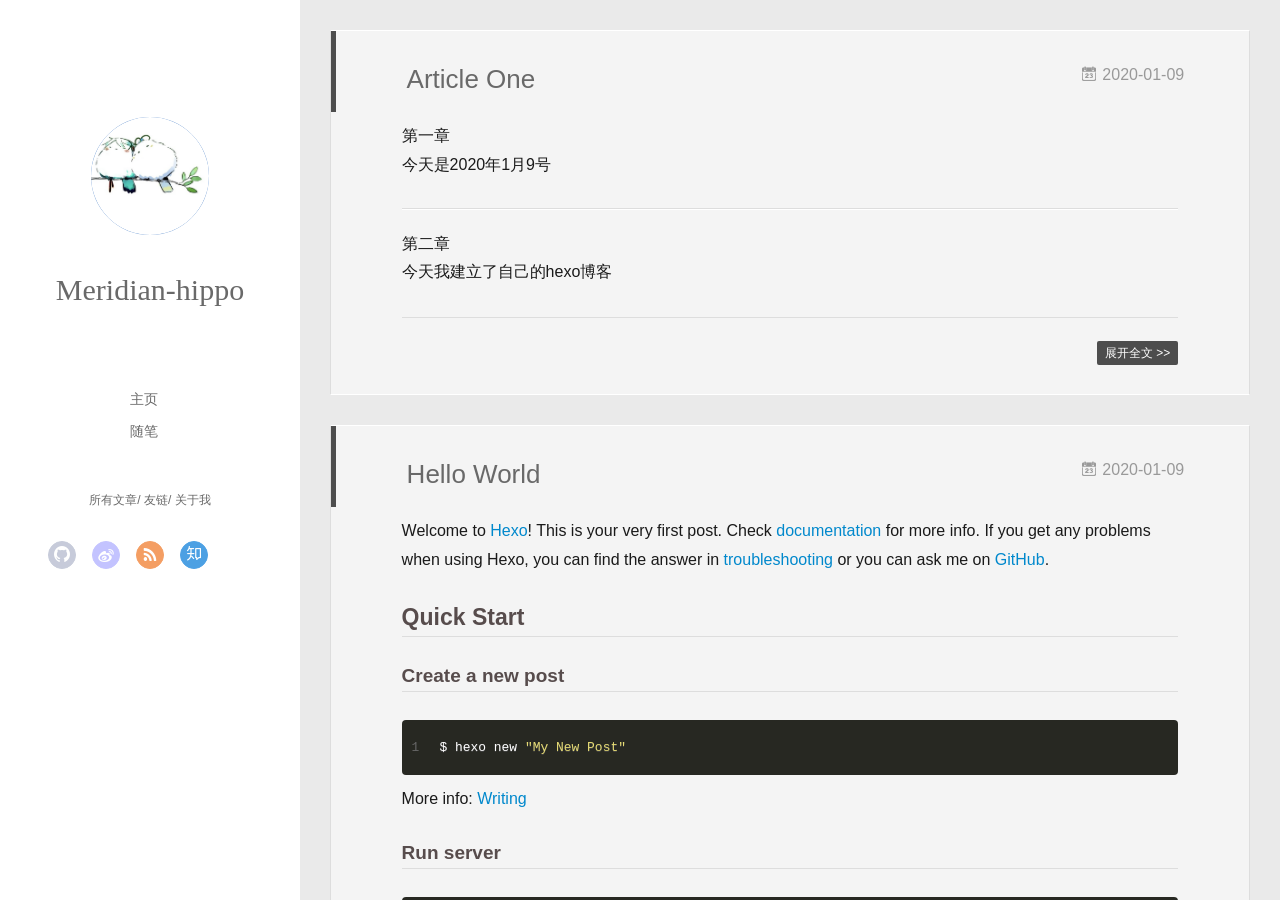
==== commit f0d90424: "Site updated: 2020-01-11 13:21:31" ====
--- a/index.html
+++ b/index.html
@@ -311,7 +311,7 @@
     		&copy; 2020 Meridian-hippo
     	</div>
       	<div class="footer-right">
-      		<a href="http://hexo.io/" target="_blank">Hexo</a>  Theme <a href="https://github.com/litten/hexo-theme-yilia" target="_blank">Yilia</a> by Litten
+      		<!--a href="http://hexo.io/" target="_blank">Hexo</!--a>  Theme <a href="https://github.com/litten/hexo-theme-yilia" target="_blank">Yilia</a> by Litten-->
       	</div>
     </div>
   </div>
--- a/main.0cf68a.css
+++ b/main.0cf68a.css
@@ -1 +1,2 @@
-.clearfix:after,.clearfix:before{content:"";display:table}.clearfix:after{clear:both}.left-col.show{box-shadow:0 0 6px 0 rgba(0,0,0,.75)}.mid-col,.mid-col.show .article,.tools-col,.tools-col .tools-section .search-tag.tagcloud .article-tag-list,.tools-col .tools-section .search-ul .search-tag span:hover,.tools-col .tools-section .search-ul .search-time span:hover,.tools-col .tools-section .search-ul .search-title:hover,.tools-col .tools-section .search-wrap .icon{transition:all .2s ease-in;-ms-transition:all .2s ease-in}@-webkit-keyframes leftIn{0%,60%,75%,90%,to{-webkit-animation-timing-function:cubic-bezier(.215,.61,.355,1);animation-timing-function:cubic-bezier(.215,.61,.355,1)}0%{-webkit-transform:translateZ(0);transform:translateZ(0)}60%{-webkit-transform:translate3d(358px,0,0);transform:translate3d(358px,0,0)}75%{-webkit-transform:translate3d(323px,0,0);transform:translate3d(323px,0,0)}90%{-webkit-transform:translate3d(338px,0,0);transform:translate3d(338px,0,0)}to{-webkit-transform:translate3d(333px,0,0);transform:translate3d(333px,0,0)}}@keyframes leftIn{0%,60%,75%,90%,to{-webkit-animation-timing-function:cubic-bezier(.215,.61,.355,1);animation-timing-function:cubic-bezier(.215,.61,.355,1)}0%{-webkit-transform:translateZ(0);transform:translateZ(0)}60%{-webkit-transform:translate3d(358px,0,0);transform:translate3d(358px,0,0)}75%{-webkit-transform:translate3d(323px,0,0);transform:translate3d(323px,0,0)}90%{-webkit-transform:translate3d(338px,0,0);transform:translate3d(338px,0,0)}to{-webkit-transform:translate3d(333px,0,0);transform:translate3d(333px,0,0)}}.mid-col.show{-webkit-animation-duration:.8s;animation-duration:.8s;-webkit-animation-fill-mode:both;animation-fill-mode:both;-webkit-animation-name:leftIn;animation-name:leftIn}@-webkit-keyframes leftOut{0%,60%,75%,90%,to{-webkit-animation-timing-function:cubic-bezier(.215,.61,.355,1);animation-timing-function:cubic-bezier(.215,.61,.355,1)}0%{-webkit-transform:translate3d(333px,0,0);transform:translate3d(333px,0,0)}60%{-webkit-transform:translate3d(-25px,0,0);transform:translate3d(-25px,0,0)}75%{-webkit-transform:translate3d(10px,0,0);transform:translate3d(10px,0,0)}90%{-webkit-transform:translate3d(-5px,0,0);transform:translate3d(-5px,0,0)}to{-webkit-transform:translateZ(0);transform:translateZ(0)}}@keyframes leftOut{0%,60%,75%,90%,to{-webkit-animation-timing-function:cubic-bezier(.215,.61,.355,1);animation-timing-function:cubic-bezier(.215,.61,.355,1)}0%{-webkit-transform:translate3d(333px,0,0);transform:translate3d(333px,0,0)}60%{-webkit-transform:translate3d(-25px,0,0);transform:translate3d(-25px,0,0)}75%{-webkit-transform:translate3d(10px,0,0);transform:translate3d(10px,0,0)}90%{-webkit-transform:translate3d(-5px,0,0);transform:translate3d(-5px,0,0)}to{-webkit-transform:translateZ(0);transform:translateZ(0)}}.mid-col.hide{-webkit-animation-duration:.8s;animation-duration:.8s;-webkit-animation-name:leftOut;animation-name:leftOut}@-webkit-keyframes smallLeftIn{0%,60%,75%,90%,to{-webkit-animation-timing-function:cubic-bezier(.215,.61,.355,1);animation-timing-function:cubic-bezier(.215,.61,.355,1)}0%{-webkit-transform:translateZ(0);transform:translateZ(0)}60%{-webkit-transform:translate3d(325px,0,0);transform:translate3d(325px,0,0)}75%{-webkit-transform:translate3d(290px,0,0);transform:translate3d(290px,0,0)}90%{-webkit-transform:translate3d(305px,0,0);transform:translate3d(305px,0,0)}to{-webkit-transform:translate3d(300px,0,0);transform:translate3d(300px,0,0)}}@keyframes smallLeftIn{0%,60%,75%,90%,to{-webkit-animation-timing-function:cubic-bezier(.215,.61,.355,1);animation-timing-function:cubic-bezier(.215,.61,.355,1)}0%{-webkit-transform:translateZ(0);transform:translateZ(0)}60%{-webkit-transform:translate3d(325px,0,0);transform:translate3d(325px,0,0)}75%{-webkit-transform:translate3d(290px,0,0);transform:translate3d(290px,0,0)}90%{-webkit-transform:translate3d(305px,0,0);transform:translate3d(305px,0,0)}to{-webkit-transform:translate3d(300px,0,0);transform:translate3d(300px,0,0)}}.tools-col.show{-webkit-animation-duration:.8s;animation-duration:.8s;-webkit-animation-fill-mode:both;animation-fill-mode:both;-webkit-animation-name:smallLeftIn;animation-name:smallLeftIn}@-webkit-keyframes smallleftOut{0%,60%,75%,90%,to{-webkit-animation-timing-function:cubic-bezier(.215,.61,.355,1);animation-timing-function:cubic-bezier(.215,.61,.355,1)}0%{-webkit-transform:translate3d(333px,0,0);transform:translate3d(333px,0,0)}60%{-webkit-transform:translate3d(-25px,0,0);transform:translate3d(-25px,0,0)}75%{-webkit-transform:translate3d(10px,0,0);transform:translate3d(10px,0,0)}90%{-webkit-transform:translate3d(-5px,0,0);transform:translate3d(-5px,0,0)}to{-webkit-transform:translateZ(0);transform:translateZ(0)}}@keyframes smallleftOut{0%,60%,75%,90%,to{-webkit-animation-timing-function:cubic-bezier(.215,.61,.355,1);animation-timing-function:cubic-bezier(.215,.61,.355,1)}0%{-webkit-transform:translate3d(333px,0,0);transform:translate3d(333px,0,0)}60%{-webkit-transform:translate3d(-25px,0,0);transform:translate3d(-25px,0,0)}75%{-webkit-transform:translate3d(10px,0,0);transform:translate3d(10px,0,0)}90%{-webkit-transform:translate3d(-5px,0,0);transform:translate3d(-5px,0,0)}to{-webkit-transform:translateZ(0);transform:translateZ(0)}}.tools-col.hide{-webkit-animation-duration:.8s;animation-duration:.8s;-webkit-animation-fill-mode:both;animation-fill-mode:both;-webkit-animation-name:smallleftOut;animation-name:smallleftOut}html{-ms-text-size-adjust:100%;-webkit-text-size-adjust:100%;-webkit-tap-highlight-color:transparent;height:100%}body{margin:0;font-size:14px;font-family:Helvetica Neue,Helvetica,STHeiTi,Arial,sans-serif;line-height:1.5;color:#333;background-color:#fff;min-height:100%}article,aside,details,figcaption,figure,footer,header,hgroup,main,menu,nav,section,summary{display:block}audio,canvas,progress,video{display:inline-block}audio:not([controls]){display:none;height:0}progress{vertical-align:baseline}[hidden],template{display:none}a{background:transparent;text-decoration:none;color:#08c}a:active{outline:0}abbr[title]{border-bottom:1px dotted}b,strong{font-weight:700}dfn{font-style:italic}mark{background:#ff0;color:#000}small{font-size:80%}sub,sup{font-size:75%;line-height:0;position:relative;vertical-align:baseline}sup{top:-.5em}sub{bottom:-.25em}img{border:0;vertical-align:middle;max-width:100%}svg:not(:root){overflow:hidden}pre{overflow:auto;white-space:pre;white-space:pre-wrap;word-wrap:break-word}code,kbd,pre,samp{font-family:monospace,monospace;font-size:1em}button,input,optgroup,select,textarea{color:inherit;font:inherit;margin:0;vertical-align:middle}button,input,select{overflow:visible}button,select{text-transform:none}button,html input[type=button],input[type=reset],input[type=submit]{-webkit-appearance:button;cursor:pointer}[disabled]{cursor:default}button::-moz-focus-inner,input::-moz-focus-inner{border:0;padding:0}input{line-height:normal}input[type=checkbox],input[type=radio]{box-sizing:border-box;padding:0}input[type=number]::-webkit-inner-spin-button,input[type=number]::-webkit-outer-spin-button{height:auto}input[type=search]{-webkit-appearance:textfield;box-sizing:border-box}input[type=search]::-webkit-search-cancel-button,input[type=search]::-webkit-search-decoration{-webkit-appearance:none}fieldset{border:1px solid silver;margin:0 2px;padding:.35em .625em .75em}legend{border:0;padding:0}textarea{overflow:auto;resize:vertical;vertical-align:top}optgroup{font-weight:700}button,input,select,textarea{outline:0}input,textarea{-webkit-user-modify:read-write-plaintext-only}input::-ms-clear,input::-ms-reveal{display:none}input::-moz-placeholder,textarea::-moz-placeholder{color:#999}input:-ms-input-placeholder,textarea:-ms-input-placeholder{color:#999}input::-webkit-input-placeholder,textarea::-webkit-input-placeholder{color:#999}.placeholder{color:#999}table{border-collapse:collapse;border-spacing:0}td,th{padding:0}blockquote,figure,form,h1,h2,h3,h4,h5,h6,p{margin:0}dd,dl,li,ol,ul{margin:0;padding:0}ol,ul{list-style:none outside none}h1,h2,h3{line-height:2;font-weight:400}h1{font-size:18px}h2{font-size:16px}h3{font-size:14px}i{font-style:normal}*{box-sizing:border-box}@font-face{font-family:iconfont;src:url(./fonts/iconfont.b322fa.eot);src:url(./fonts/iconfont.b322fa.eot#iefix) format("embedded-opentype"),url(./fonts/iconfont.8c627f.woff) format("woff"),url(./fonts/iconfont.16acc2.ttf) format("truetype"),url(./fonts/iconfont.45d7ee.svg#iconfont) format("svg")}[class*=" icon-"],[class^=icon-]{font-family:iconfont!important;speak:none;font-size:16px;font-style:normal;font-weight:400;font-variant:normal;text-transform:none;line-height:1;-webkit-font-smoothing:antialiased;-moz-osx-font-smoothing:grayscale}.icon-twitter:before{content:"\E600"}.icon-facebook:before{content:"\E601"}.icon-clock:before{content:"\E602"}.icon-mail:before{content:"\E609"}.icon-link:before{content:"\E6AB"}.icon-search:before{content:"\E65B"}.icon-smile:before{content:"\E64A"}.icon-roundrightfill:before{content:"\E65A"}.icon-list:before{content:"\E682"}.icon-book:before{content:"\E6FE"}.icon-home:before{content:"\E6BB"}.icon-share:before{content:"\E618"}.icon-back:before{content:"\E625"}.icon-qq:before{content:"\E62D"}.icon-weibo:before{content:"\E619"}.icon-segmentfault:before{content:"\E603"}.icon-sort:before{content:"\E700"}.icon-jianshu:before{content:"\E613"}.icon-circle-left:before{content:"\E71F"}.icon-circle-right:before{content:"\E720"}.icon-loading:before{content:"\E614"}.icon-acfun:before{content:"\E604"}.icon-close:before{content:"\E60C"}.icon-tumblr:before{content:"\E6B0"}.icon-calendar:before{content:"\E667"}.icon-rss:before{content:"\E877"}.icon-price-tags:before{content:"\E6F9"}.icon-quo-left:before{content:"\E7F5"}.icon-quo-right:before{content:"\E7F6"}.icon-back1:before{content:"\E64E"}.icon-github:before{content:"\E735"}.icon-film:before{content:"\E7B7"}.icon-weixin:before{content:"\E61F"}.icon-qzone:before{content:"\E680"}.icon-category:before{content:"\E605"}.icon-douban:before{content:"\E64C"}.icon-roundleftfill:before{content:"\E799"}.icon-tuding:before{content:"\E651"}.icon-zhihu:before{content:"\E61B"}.icon-linkedin:before{content:"\E6D4"}.icon-google:before{content:"\E635"}.icon-plane:before{content:"\E62F"}.icon-bilibili:before{content:"\E622"}.icon-psn:before{content:"\E6C7"}body,button,input,select,textarea{color:#1a1a1a;font-family:lucida grande,lucida sans unicode,lucida,helvetica,Hiragino Sans GB,Microsoft YaHei,WenQuanYi Micro Hei,sans-serif;font-size:16px;font-size:1rem;line-height:1.75}body{overflow-y:hidden;background:#eaeaea}#container,body,html{height:100%;overflow-x:hidden;overflow-y:auto}#mobile-nav{display:none}#container{position:relative;min-height:100%}#container .anm-canvas{display:none}#container.show .anm-canvas{display:block;position:fixed}.body-wrap{margin-bottom:80px}.mid-col{position:absolute;right:0;min-height:100%;background:#eaeaea;left:300px;width:auto}.mid-col.show{background:none;opacity:.9}.mid-col.show .article{background:hsla(0,0%,100%,.3)}.left-col{ /* background:#fff; */  background: linear-gradient(rgba(255, 255, 255, 0.5), rgba(255, 255, 255, 0.5)),url('http://csj.qinrunfa.top/edc75ec5a89a4815bb4c1a630a7f447a.jpg') no-repeat 0% 20%/ cover;width:300px;position:fixed;opacity:1;transition:all .2s ease-in;height:100%;z-index:999;overflow:hidden;overflow-y:auto;margin-bottom:15px}.left-col .overlay{width:100%;height:180px;position:absolute;background-image:url("C:\Users\10713\Desktop\blog\themes\yilia2\source\img\left.jpg")}.left-col .intrude-less{width:76%;text-align:center;margin:112px auto 0}.left-col #header{width:100%;height:300px;position:relative;border-bottom:1px solid color-border}.left-col #header a{color:#696969}.left-col #header a:hover{color:#b0a0aa}.left-col #header .header-subtitle{text-align:center;color:#999;font-size:14px;line-height:25px;overflow:hidden;text-overflow:ellipsis;display:-webkit-box;-webkit-line-clamp:2;-webkit-box-orient:vertical}.left-col #header .header-menu{font-weight:300;line-height:31px;text-transform:uppercase;float:none;min-height:150px;margin-left:-12px;text-align:center;display:-webkit-box;-webkit-box-orient:horizontal;-webkit-box-pack:center;-webkit-box-align:center}.left-col #header .header-menu li{cursor:default}.left-col #header .header-menu li a{font-size:14px;min-width:300px}.left-col #header .header-smart-menu{font-size:12px;margin-bottom:20px}.left-col #header .header-smart-menu a:after{content:"/"}.left-col #header .header-smart-menu a:last-child:after{content:""}.left-col #header .profilepic{display:block;border:5px solid #fff;border-radius:300px;width:128px;height:128px;margin:0 auto;position:relative;overflow:hidden;background:#88acdb;-webkit-transition:all .2s ease-in;display:-webkit-box;-webkit-box-orient:horizontal;-webkit-box-pack:center;-webkit-box-align:center;text-align:center}.left-col #header .profilepic img{border-radius:300px;opacity:1;-webkit-transition:all .2s ease-in}.left-col #header .profilepic img.show{width:100%;height:100%;opacity:1}.left-col #header .header-author{text-align:center;margin:.67em 0;font-family:"Times New Roman",Georgia,serif;font-size:30px;transition:.3s}::-webkit-scrollbar{width:10px;height:10px}::-webkit-scrollbar-button{width:0;height:0}::-webkit-scrollbar-button:end:decrement,::-webkit-scrollbar-button:start:increment{display:none}::-webkit-scrollbar-corner{display:block}::-webkit-scrollbar-thumb{border-radius:8px;background-color:rgba(0,0,0,.2)}::-webkit-scrollbar-thumb:hover{border-radius:8px;background-color:rgba(0,0,0,.5)}::-webkit-scrollbar-thumb,::-webkit-scrollbar-track{border-right:1px solid transparent;border-left:1px solid transparent}::-webkit-scrollbar-track:hover{background-color:rgba(0,0,0,.15)}::-webkit-scrollbar-button:start{width:10px;height:10px;background:url(./img/scrollbar_arrow.png) no-repeat 0 0}::-webkit-scrollbar-button:start:hover{background:url(./img/scrollbar_arrow.png) no-repeat -15px 0}::-webkit-scrollbar-button:start:active{background:url(./img/scrollbar_arrow.png) no-repeat -30px 0}::-webkit-scrollbar-button:end{width:10px;height:10px;background:url(./img/scrollbar_arrow.png) no-repeat 0 -18px}::-webkit-scrollbar-button:end:hover{background:url(./img/scrollbar_arrow.png) no-repeat -15px -18px}::-webkit-scrollbar-button:end:active{background:url(./img/scrollbar_arrow.png) no-repeat -30px -18px}.article-entry .highlight,.article-entry pre{background:#272822;margin:10px 0;padding:10px;overflow:auto;color:#fff;font-size:.9em;line-height:22.400000000000002px}.article-entry .gist .gist-file .gist-data .line-numbers,.article-entry .highlight .gutter pre,.article-entry .highlight .gutter pre .line{color:#666}.article-entry code,.article-entry pre{font-family:Source Code Pro,Consolas,Monaco,Menlo,monospace}.article-entry code{background:#eee;padding:0 .3em;border:none}.article-entry pre code{background:none;text-shadow:none;padding:0;color:#fff}.article-entry .highlight{border-radius:4px}.article-entry .highlight pre{border:none;margin:0;padding:0}.article-entry .highlight table{margin:0;width:auto}.article-entry .highlight td{border:none;padding:0}.article-entry .highlight figcaption{color:highlight-comment;line-height:1em;margin-bottom:1em}.article-entry .highlight figcaption:after,.article-entry .highlight figcaption:before{content:"";display:table}.article-entry .highlight figcaption:after{clear:both}.article-entry .highlight figcaption a{float:right}.article-entry .highlight .gutter pre{text-align:right;padding-right:20px}.article-entry .highlight .gutter pre .line{text-shadow:none}.article-entry .highlight .line{color:#fff;min-height:19px}.article-entry .gist{margin:0 -20px;border-style:solid;border-color:#ddd;border-width:1px 0;background:#272822;padding:15px 20px 15px 0}.article-entry .gist .gist-file{border:none;font-family:Source Code Pro,Consolas,Monaco,Menlo,monospace;margin:0}.article-entry .gist .gist-file .gist-data{background:none;border:none}.article-entry .gist .gist-file .gist-data .line-numbers{background:none;border:none;padding:0 20px 0 0}.article-entry .gist .gist-file .gist-data .line-data{padding:0!important}.article-entry .gist .gist-file .highlight{margin:0;padding:0;border:none}.article-entry .gist .gist-file .gist-meta{background:#272822;color:highlight-comment;font:.85em Helvetica Neue,Helvetica,Arial,sans-serif;text-shadow:0 0;padding:0;margin-top:1em;margin-left:20px}.article-entry .gist .gist-file .gist-meta a{color:#258fb8;font-weight:400}.article-entry .gist .gist-file .gist-meta a:hover{text-decoration:underline}pre .comment{color:#75715e}pre .class .params,pre .function .keyword,pre .keyword{color:#66d9ef}pre .css .value,pre .doctype,pre .function,pre .params,pre .tag{color:#fff}pre .at_rule,pre .at_rule .keyword,pre .css~* .tag,pre .preprocessor,pre .preprocessor .keyword,pre .title{color:#f92672}pre .attribute,pre .built_in,pre .class,pre .css~* .class,pre .function .title{color:#a6e22e}pre .string,pre .value{color:#e6db74}pre .number{color:#7163d7}pre .css~* .id,pre .id{color:#fd971f}#header .tagcloud a{color:#fff}.tagcloud a{display:inline-block;text-decoration:none;font-weight:400;font-size:10px;color:#fff;height:18px;line-height:18px;float:left;padding:0 5px 0 10px;position:relative;border-radius:0 5px 5px 0;margin:5px 9px 5px 8px;font-family:Menlo,Monaco,Andale Mono,lucida console,Courier New,monospace}.tagcloud a:hover{opacity:.8}.tagcloud a:before{content:" ";width:0;height:0;position:absolute;top:0;left:-18px;border:9px solid transparent}.tagcloud a:after{content:" ";width:4px;height:4px;background-color:#fff;border-radius:4px;box-shadow:0 0 0 1px rgba(0,0,0,.3);position:absolute;top:7px;left:2px}.tagcloud a.color1{background:#ff945c}.tagcloud a.color1:before{border-right-color:#ff945c}.tagcloud a.color2{background:#cc8167}.tagcloud a.color2:before{border-right-color:#cc8167}.tagcloud a.color3{background:#ba8f6c}.tagcloud a.color3:before{border-right-color:#ba8f6c}.tagcloud a.color4{background:#94635c}.tagcloud a.color4:before{border-right-color:#94635c}.tagcloud a.color5{background:#7b5d5f}.tagcloud a.color5:before{border-right-color:#7b5d5f}.article-tag-list .article-tag-list-item{float:left}.article-pop-out .icon-tuding{color:#999;float:left;margin-right:10px;margin-top:6px}.article-category,.article-category .article-tag-list,.article-tag,.article-tag .article-tag-list{float:left}.article-category .icon,.article-tag .icon{color:#999;float:left;margin-right:10px;margin-top:6px}.article-pop-out{float:left}.archive-article-date{color:#999;margin-right:7.6923%;float:right}.archive-article-date .icon{margin:5px 5px 5px 0}.glass{background-color:rgba(54,70,93,.9);z-index:998;transition:opacity .15s;width:100%;height:100%;display:none}.glass,.tagcloud-ctn{left:0;opacity:1;bottom:0;position:fixed;right:0;top:0}.tagcloud-ctn{z-index:90120;background-size:100% 100%}.tagcloud-ctn .tagcloud-global{position:fixed;top:50%;left:50%;margin-top:-115px;margin-left:-315px;width:630px}.tagcloud-ctn .tagcloud-global a{width:80px;height:80px;border-radius:50%;background:#f2992e;color:#fff;display:block;float:left;line-height:80px;text-align:center}.tagcloud-ctn .tagcloud-global .tab-post-types .tab-post-type:first-child .post-type-icon{background:#f2992e}.tagcloud-ctn .tagcloud-global .tab-post-types .tab-post-type:nth-child(2) .post-type-icon{background:#56bc8a}.tagcloud-ctn .tagcloud-global .tab-post-types .tab-post-type:nth-child(3) .post-type-icon{background:#4aa8d8}.tagcloud-ctn .tagcloud-global .tab-post-types .tab-post-type:nth-child(4) .post-type-icon{background:#a77dc2}.tagcloud-ctn .tagcloud-global .tab-post-types .tab-post-type:nth-child(5) .post-type-icon{background:#dd765d}#header .header-nav{width:100%;position:absolute;transition:-webkit-transform .3s ease-in;transition:transform .3s ease-in;transition:transform .3s ease-in,-webkit-transform .3s ease-in}#header .header-nav .social{margin-top:10px;text-align:center;display:-webkit-box;display:-ms-flexbox;display:flex;-ms-flex-wrap:wrap;flex-wrap:wrap;-webkit-box-pack:center;-ms-flex-pack:center;justify-content:center}#header .header-nav .social a{border-radius:50%;display:-moz-inline-stack;display:inline-block;vertical-align:middle;*vertical-align:auto;zoom:1;*display:inline;margin:0 8px 15px;transition:.3s;text-align:center;color:#fff;opacity:.7;width:28px;height:28px;line-height:26px}#header .header-nav .social a:hover{opacity:1}#header .header-nav .social a.weibo{background:#aaf;border:1px solid #aaf}#header .header-nav .social a.weibo:hover{border:1px solid #aaf}#header .header-nav .social a.segmentfault{background:#009a61;border:1px solid #009a61}#header .header-nav .social a.segmentfault:hover{border:1px solid #009a61}#header .header-nav .social a.rss{background:#ef7522;border:1px solid #ef7522}#header .header-nav .social a.rss:hover{border:1px solid #cf5d0f}#header .header-nav .social a.github{background:#afb6ca;border:1px solid #afb6ca}#header .header-nav .social a.github:hover{border:1px solid #909ab6}#header .header-nav .social a.facebook{background:#3b5998;border:1px solid #3b5998}#header .header-nav .social a.facebook:hover{border:1px solid #2d4373}#header .header-nav .social a.google{background:#c83d20;border:1px solid #c83d20}#header .header-nav .social a.google:hover{border:1px solid #9c3019}#header .header-nav .social a.twitter{background:#55cff8;border:1px solid #55cff8}#header .header-nav .social a.twitter:hover{border:1px solid #24c1f6}#header .header-nav .social a.linkedin{background:#005a87;border:1px solid #005a87}#header .header-nav .social a.linkedin:hover{border:1px solid #006b98}#header .header-nav .social a.acfun{background:#fd4c5d;border:1px solid #fd4c5d}#header .header-nav .social a.acfun:hover{border:1px solid #fd4c5d}#header .header-nav .social a.bilibili{background:#e15280;border:1px solid #e15280}#header .header-nav .social a.bilibili:hover{border:1px solid #e15280}#header .header-nav .social a.zhihu{background:#0078d8;border:1px solid #0078d8}#header .header-nav .social a.zhihu:hover{border:1px solid #0078d8}#header .header-nav .social a.douban{background:#06c611;border:1px solid #06c611}#header .header-nav .social a.douban:hover{border:1px solid #06c611}#header .header-nav .social a.mail{background:#005a87;border:1px solid #005a87}#header .header-nav .social a.mail:hover{border:1px solid #006b98}#header .header-nav .social a.jianshu{background:#ff5722;border:1px solid #ff5722}#header .header-nav .social a.jianshu:hover{border:1px solid #ff5722}#header .header-nav .social a.weixin{background:#4caf50;border:1px solid #4caf50}#header .header-nav .social a.weixin:hover{border:1px solid #4caf50}#header .header-nav .social a.qq{background:#34baad;border:1px solid #34baad}#header .header-nav .social a.qq:hover{border:1px solid #34baad}#header .header-nav .social a.psn{background:#086ef6;border:1px solid #086ef6}#header .header-nav .social a.psn:hover{border:1px solid #086ef6}#page-nav{text-align:center;margin-top:30px}#page-nav .page-number{width:20px;height:25px;background:#4d4d4d;display:inline-block;color:#fff;line-height:25px;font-size:12px;margin:0 5px 30px;border-radius:2px}#page-nav .page-number:hover{background:#5e5e5e}#page-nav .current{background:#88acdb;cursor:default}#page-nav .current:hover{background:#88acdb}#page-nav .extend{color:#4d4d4d;margin:0 27px;opacity:1}#page-nav .extend:hover{color:#5e5e5e}#page-nav:hover .extend{opacity:1}.archives-wrap{position:relative;margin:0 30px;padding-right:60px;border-bottom:1px solid #eee;background:#fff}.archives-wrap:first-child{margin-top:30px}.archives-wrap:last-child{margin-bottom:80px}.archives-wrap .archive-year-wrap{line-height:35px;width:200px;position:absolute;padding-top:15px;font-size:1.8em;z-index:1}.archives-wrap .archive-year-wrap a{color:#666;font-weight:700;padding-left:48px}.archives{position:relative}.archives .article-info{border:none}.archives .archive-article{margin-left:200px;padding:20px 0;border-bottom:1px solid #eee;border-top:1px solid #fff;position:relative}.archives .archive-article:first-child{border-top:none}.archives .archive-article:last-child{border-bottom:none}.archives .archive-article-title{font-size:16px;color:#333;transition:color .3s}.archives .archive-article-title:hover{color:#657b83}.archives .archive-article-title span{display:block;color:#a8a8a8;font-size:12px;line-height:14px;height:7px;padding-left:2px}.archives .archive-article-title span:before{display:inline-block;content:"\201C";font-family:serif;font-size:30px;float:left;margin:4px 4px 0 -12px;color:#c8c8c8}.archive-article-inner .icon-clock{margin-right:5px}.archive-article-inner .archive-article-header{position:relative;min-height:36px}.archive-article-inner .article-meta{position:relative;float:right;margin-top:-10px;color:#555;background:none;text-align:right;width:auto}.archive-article-inner .article-meta .article-date time{color:#aaa}.archive-article-inner .article-meta .archive-article-date,.archive-article-inner .article-meta .article-tag-list{margin-right:30px;display:-moz-inline-stack;display:inline-block;vertical-align:middle;zoom:1;color:#666;font-size:14px}.archive-article-inner .article-meta .archive-article-date{cursor:default;font-size:12px;margin-bottom:5px;margin-top:-10px;margin-right:0}.archive-article-inner .article-meta .article-category:before{float:left;margin-top:1px;left:15px}.archive-article-inner .article-meta .article-category .article-category-link{width:auto;max-width:83px;padding-left:10px}.archive-article-inner .article-meta .article-tag-list{margin-top:0}.archive-article-inner .article-meta .article-tag-list:before{left:15px}.archive-article-inner .article-meta .article-tag-list .article-tag-list-item{display:inline-block;width:auto;max-width:83px;padding-left:8px;font-size:12px}.tools-col{width:300px;height:100%;position:fixed;left:0;top:0;z-index:0;padding:0;opacity:0;-webkit-overflow-scrolling:touch;overflow-scrolling:touch}.tools-col.show{opacity:1}.tools-col.hide{z-index:0}.tools-col .tools-nav{display:none}.tools-col .tools-section,.tools-col .tools-wrap{height:100%;color:#e5e5e5;width:360px;overflow:hidden;overflow-y:auto}.tools-col .tools-section ::-webkit-scrollbar,.tools-col .tools-wrap ::-webkit-scrollbar{display:none}.tools-col .tools-section .search-wrap{width:310px;margin:20px 20px 10px;position:relative}.tools-col .tools-section .search-wrap .search-ipt{width:310px;color:#fff;background:none;border:none;border-bottom:2px solid #fff;font-family:Roboto,serif}.tools-col .tools-section .search-wrap .icon{position:absolute;right:0;top:7px;color:#fff;cursor:pointer}.tools-col .tools-section .search-wrap .icon:hover{-webkit-transform:scale(1.2);transform:scale(1.2)}.tools-col .tools-section .search-wrap ::-webkit-input-placeholder{color:#ededed}.tools-col .tools-section .search-tag.tagcloud{text-align:center;position:relative}.tools-col .tools-section .search-tag.tagcloud .search-tag-wording{font-size:12px;float:right;margin:4px 75px 0 0}.tools-col .tools-section .search-tag.tagcloud .search-switch{width:40px;height:25px;display:block}.tools-col .tools-section .search-tag.tagcloud .search-switch input{width:40px;height:14px;position:absolute;top:0;right:30px;z-index:2;border:0;background:0 0;-webkit-appearance:none;outline:0}.tools-col .tools-section .search-tag.tagcloud .search-switch input:before{content:"";width:40px;height:14px;border:1px solid #bdcabc;background-color:#fdfdfd;border-radius:20px;cursor:pointer;display:inline-block;position:relative;vertical-align:middle;box-sizing:content-box;box-shadow:inset 0 0 0 0 #dfdfdf;transition:border .4s,box-shadow .4s;background-clip:content-box}.tools-col .tools-section .search-tag.tagcloud .search-switch input:checked:before{border-color:#64bd63;box-shadow:inset 0 0 0 .16rem #64bd63;background-color:#64bd63;transition:border .4s,box-shadow .4s,background-color 1.2s}.tools-col .tools-section .search-tag.tagcloud .search-switch input:checked:after{left:27px;background:#fff}.tools-col .tools-section .search-tag.tagcloud .search-switch input:after{content:"";width:14px;height:14px;position:absolute;top:16px;left:2px;-webkit-transform:translateY(-50%);border-radius:100%;background-color:#91c0f1;box-shadow:0 1px 1px rgba(0,0,0,.4);transition:left .2s;cursor:pointer}.tools-col .tools-section .search-tag.tagcloud .article-tag-list{display:none;margin:15px 10px 0;padding:10px;background:hsla(0,0%,100%,.2)}.tools-col .tools-section .search-tag.tagcloud .article-tag-list.show{display:block}.tools-col .tools-section .search-tag.tagcloud .a{float:none}.tools-col .tools-section .search-ul{margin-top:10px;color:rgba(77,77,77,.75);-webkit-overflow-scrolling:touch;overflow-scrolling:touch;overflow-y:auto}.tools-col .tools-section .search-ul .search-li{padding:10px 20px;border-bottom:1px dotted #dcdcdc}.tools-col .tools-section .search-ul .search-li:hover{background:hsla(0,0%,100%,.2)}.tools-col .tools-section .search-ul .search-title{overflow:hidden;white-space:nowrap;text-overflow:ellipsis;display:block;color:#fffff8;text-shadow:1px 1px rgba(77,77,77,.25)}.tools-col .tools-section .search-ul .search-title .icon{margin-right:10px;color:#fffdd8}.tools-col .tools-section .search-ul .search-title:hover{color:#fff}.tools-col .tools-section .search-ul .search-tag,.tools-col .tools-section .search-ul .search-time{font-size:12px;color:#fffdd8;margin-right:10px}.tools-col .tools-section .search-ul .search-tag .icon,.tools-col .tools-section .search-ul .search-time .icon{margin-right:0}.tools-col .tools-section .search-ul .search-tag span,.tools-col .tools-section .search-ul .search-time span{cursor:pointer}.tools-col .tools-section .search-ul .search-tag span:hover,.tools-col .tools-section .search-ul .search-time span:hover{color:#fff}.tools-col .tools-section .search-ul .search-time{float:left}.tools-col .tools-section .search-ul .search-tag span{margin-right:5px}.tools-col .tools-section-friends{padding-top:30px}.tools-col .aboutme-wrap{display:-webkit-box;display:-ms-flexbox;display:flex;-webkit-box-align:center;-ms-flex-align:center;align-items:center;-webkit-box-pack:center;-ms-flex-pack:center;justify-content:center;width:100%;height:100%;color:#fffdd8;text-shadow:1px 1px rgba(77,77,77,.45)}.body-wrap>article{position:relative}@-webkit-keyframes cd-bounce-1{0%{opacity:0;-webkit-transform:scale(1)}60%{opacity:1;-webkit-transform:scale(1.01)}to{-webkit-transform:scale(1)}}@keyframes cd-bounce-1{0%{opacity:0;-webkit-transform:scale(1);transform:scale(1)}60%{opacity:1;-webkit-transform:scale(1.01);transform:scale(1.01)}to{-webkit-transform:scale(1);transform:scale(1)}}.article{margin:30px;position:relative;border:1px solid #ddd;border-top:1px solid #fff;border-bottom:1px solid #fff;background:#fff;transition:all .2s ease-in}.article img{max-width:100%}.article-inner h1.article-title,.article-title{color:#696969;margin-left:0;font-weight:300;line-height:35px;margin-bottom:20px;font-size:26px;transition:color .3s}.article-header{border-left:5px solid #4d4d4d;padding:30px 0 15px 25px;padding-left:7.6923%}.article-meta{width:150px;font-size:14;text-align:right;position:absolute;right:0;top:23px;text-align:center;z-index:1}.article-meta time{color:#aaa}.article-meta time .icon-clock{margin-right:8px;font-size:16px}.article-more-link{margin-top:0;text-align:left;float:right}.article-more-link a{background:#4d4d4d;color:#fff;font-size:12px;padding:5px 8px;line-height:16px;border-radius:2px;transition:background .3s}.article-more-link a:hover{background:#3c3c3c}.article-more-link a.hidden{visibility:hidden}.article-info.info-on-right{margin:10px 0 0;float:right}.article-info-index.article-info{padding-top:20px;margin:30px 7.6923% 0;min-height:72px;border-top:1px solid #ddd}.article-info-post.article-info{padding:0;border:none;margin:-30px 0 20px 7.6923%}.article-inner p{margin:0 0 1.75em}.article-inner{border-color:#d1d1d1}.article-inner h1{font-size:28px;font-size:1.75rem;line-height:1.25;margin-top:2em;margin-bottom:1em}.article-inner h2{font-size:23px;font-size:1.4375rem;line-height:1.2173913043;margin-top:2.4347826087em;margin-bottom:1.2173913043em}.article-inner h3{font-size:19px;font-size:1.1875rem;line-height:1.1052631579;margin-top:2.9473684211em;margin-bottom:1.4736842105em}.article-inner h4,.article-inner h5,.article-inner h6{font-size:16px;font-size:1rem;line-height:1.3125;margin-top:3.5em;margin-bottom:1.75em}.article-inner h4{letter-spacing:.140625em;text-transform:uppercase}.article-inner h6{font-style:italic}.article-inner h1,.article-inner h2,.article-inner h3,.article-inner h4,.article-inner h5,.article-inner h6{font-weight:900}.article-inner h1:first-child,.article-inner h2:first-child,.article-inner h3:first-child,.article-inner h4:first-child,.article-inner h5:first-child,.article-inner h6:first-child{margin-top:0}.article-inner h1:first-child{margin-bottom:10px;display:inline}.article-entry{line-height:1.8em;padding-right:7.6923%;padding-left:7.6923%}.article-entry p{margin-top:10px}.article-entry li code,.article-entry p code{padding:1px 3px;margin:0 3px;background:#ddd;border:1px solid #ccc;font-family:Menlo,Monaco,Andale Mono,lucida console,Courier New,monospace;word-wrap:break-word;font-size:14px}.article-entry blockquote{background:#ddd;border-left:5px solid #ccc;padding:15px 20px;margin-top:10px;border-left:5px solid #657b83;background:#f6f6f6}.article-entry blockquote p{margin-top:0;margin-bottom:0}.article-entry em{font-style:italic}.article-entry ul li:before{content:"";width:6px;height:6px;border:1px solid #999;border-radius:10px;background:#aaa;display:inline-block;margin-right:10px;float:left;margin-top:10px}.article-entry ol{counter-reset:item}.article-entry ol li:before{counter-increment:item;content:counter(item) ".";margin-right:10px}.article-entry ol,.article-entry ul{font-size:14px;margin:10px 0}.article-entry li ol,.article-entry li ul{margin-left:30px}.article-entry li ol li:before,.article-entry li ul li:before{content:"";background:#dedede}.article-entry h1{margin-top:30px}.article-entry h2,.article-entry h3,.article-entry h4,.article-entry h5,.article-entry h6{margin-top:20px;font-weight:700;color:#574c4c;padding-bottom:5px;border-bottom:1px solid #ddd}.article-entry video{max-width:100%}.article-entry strong{font-weight:700}.article-entry .caption{display:block;font-size:.8em;color:#aaa}.article-entry hr{height:0;margin-top:20px;margin-bottom:20px;border-left:0;border-right:0;border-top:1px solid #ddd;border-bottom:1px solid #fff}.article-entry pre{line-height:1.5;margin-top:10px;padding:5px 15px;overflow-x:auto;color:#657b83;border:1px solid #ccc;text-shadow:0 1px #444;font-family:Menlo,Monaco,Andale Mono,lucida console,Courier New,monospace}.article-entry pre code{font-size:14px}.article-entry table{width:100%;border:1px solid #dedede;margin:15px 0;border-collapse:collapse}.article-entry table td,.article-entry table tr{height:35px}.article-entry table thead tr{background:#f8f8f8}.article-entry table tbody tr:hover{background:#efefef}.article-entry table td,.article-entry table th{border:1px solid #dedede;padding:0 10px}.article-entry figure table{border:none;width:auto;margin:0}.article-entry figure table tbody tr:hover{background:none}#article-nav{margin:0 0 20px;padding:0 32px 10px;min-height:30px}#article-nav .article-nav-link-wrap{font-size:14px}#article-nav .article-nav-link-wrap .article-nav-title{display:inline-block;font-size:16px;transition:color .3s}#article-nav .article-nav-link-wrap:hover .article-nav-title,#article-nav .article-nav-link-wrap:hover i{color:#4d4d4d}#article-nav #article-nav-older{float:right}#disqus_thread,#gitment-ctn,#SOHUCS,.cloud-tie-wrapper,.duoshuo{padding:0 30px!important;min-height:20px}#SOHUCS #SOHU_MAIN .module-cmt-list .block-cont-gw{border-bottom:1px dashed #c8c8c8!important}.share-wrap{min-height:20px}.share-btn{float:right;position:relative}.share-icons{display:-webkit-box;display:-ms-flexbox;display:flex;-webkit-box-pack:center;-ms-flex-pack:center;justify-content:center;-webkit-box-align:center;-ms-flex-align:center;align-items:center;-ms-flex-wrap:wrap;flex-wrap:wrap}.share-icons a{border:1px solid #fff;border-radius:50%;display:-moz-inline-stack;display:inline-block;vertical-align:middle;zoom:1;margin:10px;transition:.3s;text-align:center;color:#fff;opacity:.7;width:28px;height:28px;line-height:26px;text-shadow:1px 1px 1px #509eb7}.share-icons a:active{color:#fff}.share-icons a:hover{-webkit-transform:scale(1.2);transform:scale(1.2)}.share-icons a.share-outer{border:none;color:#fff;background:#4d4d4d;text-shadow:none}.page-modal{position:fixed;top:24%;left:50%;z-index:1001;padding:20px;text-align:center;color:#727272;background:#fff;border-radius:4px;box-shadow:0 2px 5px 0 rgba(0,0,0,.16),0 2px 10px 0 rgba(0,0,0,.12);opacity:0;-webkit-transform:translate(-50%,-200%);transform:translate(-50%,-200%)}.page-modal p{margin-bottom:10px}.page-modal.ready{visibility:hidden;display:block;-webkit-transform:translate(-50%,-100%);transform:translate(-50%,-100%);transition:.3s}.page-modal.in{visibility:visible;opacity:1;-webkit-transform:translate(-50%);transform:translate(-50%)}.page-modal .close{position:absolute;right:15px;top:15px;color:rgba(0,0,0,.2);font-size:16px;line-height:20px}.page-modal .close:active,.page-modal .close:hover{color:rgba(0,0,0,.4)}.mask{visibility:hidden;position:fixed;top:0;left:0;bottom:0;z-index:1000;width:100%;height:100%;background:#000;opacity:0;filter:alpha(opacity=0);pointer-events:none;transition:.3s ease-in-out}.mask.in{visibility:visible;pointer-events:auto;opacity:.3}.page-reward{margin:60px 0;text-align:center}.page-reward .page-reward-btn{position:relative;display:inline-block;width:56px;height:56px;line-height:56px;font-size:20px;color:#fff;background:#f44336;border-radius:50%;box-shadow:0 2px 5px 0 rgba(0,0,0,.16),0 2px 10px 0 rgba(0,0,0,.12);transition:.4s ease-in-out}.page-reward .page-reward-btn:active,.page-reward .page-reward-btn:hover{box-shadow:0 6px 12px rgba(0,0,0,.2),0 4px 15px rgba(0,0,0,.2)}.page-reward .page-reward-btn .tooltip-item{display:block;width:56px;height:56px}.page-reward .reward-box{display:-webkit-box;display:-ms-flexbox;display:flex;-ms-flex-pack:distribute;justify-content:space-around}.page-reward .reward-p{color:#fff;font-weight:700;text-shadow:1px 1px 1px #45b9e0}.page-reward .reward-p .icon{margin:0 10px;color:#ddd}.page-reward .reward-type{font-size:16px;display:block;color:#4d4d4d;margin:20px 0 0}.page-reward .reward-img{width:130px;height:130px;border:6px solid #fff;border-radius:3px}.wrap-side-operation{position:fixed;right:40px;bottom:50px;z-index:999;font-size:14px}.wrap-side-operation .icon-plane{color:#fff;text-shadow:1px 1px 1px #509eb7;opacity:.7;font-size:52px;line-height:40px;width:40px;text-align:center;display:block}.mod-side-operation{width:40px;text-align:center}.jump-container:hover .icon-back{background:rgba(36,193,246,.9)}.jump-container,.toc-container{position:relative;cursor:pointer;width:40px;height:40px;opacity:.8}.jump-plan-container{position:absolute;top:-11px;left:-4px;width:50px;height:61px;overflow:hidden}.jump-plan-container .jump-plane{display:block;position:absolute;width:42px;height:66px;-webkit-transform:translateY(68px);transform:translateY(68px);left:-2px}.mod-side-operation__jump-to-top .icon-back{transition:.3s;color:#fff;background:#ccc;-webkit-transform:rotate(90deg);transform:rotate(90deg);font-size:32px;line-height:40px;width:40px;text-align:center;display:block}.mod-side-operation__jump-to-top .icon-back:hover{background:#24c1f6;color:#24c1f6}.toc-container.tooltip-left{background:#ccc;margin-top:10px;transition:.3s}.toc-container.tooltip-left:hover{background:rgba(36,193,246,.9)}.toc-container.tooltip-left .icon-font{font-size:22px;line-height:40px;color:#fff}.toc-container.tooltip-left .tooltip{width:40px;height:40px;top:0;left:0}.toc-container.tooltip-left .tooltip-east .tooltip-content{min-height:100px;text-align:left;padding:5px 0 5px 20px;right:4.7em;min-width:200px;width:auto;font-size:14px;text-shadow:1px 1px 1px #398199;bottom:-10px;-webkit-transform-origin:100% 100%;transform-origin:100% 100%;-webkit-transform:translate3d(0,-10px,0) rotate3d(1,1,1,-30deg);transform:translate3d(0,-10px,0) rotate3d(1,1,1,-30deg)}.toc-container.tooltip-left .tooltip-east .tooltip-content a{color:#fff}.toc-container.tooltip-left .tooltip-east .tooltip-content:after{top:auto;bottom:23px}.toc-container.tooltip-left .tooltip-east .tooltip-content .toc-article{max-height:500px;overflow-x:hidden;overflow-y:auto}.toc-container.tooltip-left .tooltip-east .tooltip-content .toc-article li ol,.toc-container.tooltip-left .tooltip-east .tooltip-content .toc-article li ul{margin-left:30px}.toc-container.tooltip-left .tooltip-east .tooltip-content .toc-article li{white-space:nowrap}.toc-container.tooltip-left .tooltip:hover .tooltip-content{bottom:-10px;-webkit-transform:translate(0);transform:translate(0)}.tooltip-left .tooltip{position:absolute;z-index:999;cursor:pointer;width:28px;height:28px;top:-10px;right:10px}.tooltip-left .tooltip:hover a.share-outer{background:#24c1f6}@-webkit-keyframes pulse{0%{-webkit-transform:scale3d(.5,.5,1)}to{-webkit-transform:scaleX(1)}}@keyframes pulse{0%{-webkit-transform:scale3d(.5,.5,1);transform:scale3d(.5,.5,1)}to{-webkit-transform:scaleX(1);transform:scaleX(1)}}.tooltip-left .tooltip-content{position:absolute;background:rgba(36,193,246,.9);z-index:9999;width:200px;bottom:50%;margin-bottom:-10px;border-radius:20px;font-size:1.1em;text-align:center;color:#fff;opacity:0;cursor:default;pointer-events:none;-webkit-font-smoothing:antialiased;transition:opacity .3s,-webkit-transform .3s;transition:opacity .3s,transform .3s;transition:opacity .3s,transform .3s,-webkit-transform .3s}.tooltip-left .tooltip-west .tooltip-content{left:3.5em;-webkit-transform-origin:-2em 50%;transform-origin:-2em 50%;-webkit-transform:translate3d(0,50%,0) rotate3d(1,1,1,30deg);transform:translate3d(0,50%,0) rotate3d(1,1,1,30deg)}.tooltip-left .tooltip-east .tooltip-content{right:3.5em;-webkit-transform-origin:calc(100% + 2em) 50%;transform-origin:calc(100% + 2em) 50%;-webkit-transform:translate3d(0,50%,0) rotate3d(1,1,1,-30deg);transform:translate3d(0,50%,0) rotate3d(1,1,1,-30deg)}.tooltip-left .tooltip:hover .tooltip-content{opacity:1;-webkit-transform:translate3d(0,50%,0) rotate3d(0,0,0,0);transform:translate3d(0,50%,0) rotate3d(0,0,0,0);pointer-events:auto}.tooltip-left .tooltip-content:after,.tooltip-left .tooltip-content:before{content:"";position:absolute}.tooltip-left .tooltip-content:before{height:100%;width:3em}.tooltip-left .tooltip-content:after{width:2em;height:2em;top:50%;margin:-1em 0 0;background:url(./fonts/tooltip.4004ff.svg) no-repeat 50%;background-size:100%}.tooltip-left .tooltip-west .tooltip-content:after,.tooltip-left .tooltip-west .tooltip-content:before{right:99%}.tooltip-left .tooltip-east .tooltip-content:after,.tooltip-left .tooltip-east .tooltip-content:before{left:99%}.tooltip-left .tooltip-east .tooltip-content:after{-webkit-transform:scaleX(-1);transform:scaleX(-1)}.tooltip-top .tooltip{display:inline;position:relative;z-index:999}.tooltip-top .tooltip:after{content:"";position:absolute;width:100%;height:20px;bottom:100%;left:50%;pointer-events:none;-webkit-transform:translateX(-50%);transform:translateX(-50%)}.tooltip-top .tooltip:hover:after{pointer-events:auto}.tooltip-top .tooltip-content{position:absolute;z-index:9999;width:370px;left:50%;bottom:100%;font-size:20px;line-height:1.4;text-align:center;font-weight:400;color:#4d4d4d;background:transparent;opacity:0;margin:0 0 -10px -185px;cursor:default;pointer-events:none;font-family:Satisfy,cursive;-webkit-font-smoothing:antialiased;transition:opacity .3s .3s;padding-bottom:80px}.tooltip-top .tooltip:hover .tooltip-content{opacity:1;pointer-events:auto;transition-delay:0s}.tooltip-top .tooltip-content span{display:block}.tooltip-top .tooltip-text{border-bottom:10px solid #4d4d4d;overflow:hidden;-webkit-transform:scaleX(0);transform:scaleX(0);transition:-webkit-transform .3s .3s;transition:transform .3s .3s;transition:transform .3s .3s,-webkit-transform .3s .3s}.tooltip-top .tooltip:hover .tooltip-text{transition-delay:0s;-webkit-transform:scaleX(1);transform:scaleX(1)}.tooltip-top .tooltip-inner{background:rgba(36,193,246,.9);padding:40px;-webkit-transform:translate3d(0,100%,0);transform:translate3d(0,100%,0);webkit-transition:-webkit-transform .3s;transition:-webkit-transform .3s;transition:transform .3s;transition:transform .3s,-webkit-transform .3s}.tooltip-top .tooltip:hover .tooltip-inner{transition-delay:.3s;-webkit-transform:translateZ(0);transform:translateZ(0)}.tooltip-top .tooltip-content:after{content:"";left:50%;border:solid transparent;height:0;width:0;position:absolute;pointer-events:none;border-color:transparent;border-top-color:#4d4d4d;border-width:10px;margin-left:-10px}#footer{font-size:12px;font-family:Menlo,Monaco,Andale Mono,lucida console,Courier New,monospace;text-shadow:0 1px #fff;position:absolute;bottom:30px;opacity:.6;width:100%;text-align:center}#footer .outer{padding:0 30px}.footer-left{float:left}.footer-right{float:right}@media screen and (max-width:800px){#container,body,html{height:auto;overflow-x:hidden;overflow-y:auto}#mobile-nav{display:block}.body-wrap{margin-bottom:0}.left-col{display:none}.mid-col{left:0}#header .header-nav,.mid-col{position:relative}.wrap-side-operation{display:none}.cloud-tie-wrapper{padding:0;min-height:20px}.tools-col{left:-300px;width:300px}.tools-col .tools-wrap{padding-top:48px}.tools-col .tools-section,.tools-col .tools-wrap{width:300px}.tools-col .tools-section .search-wrap,.tools-col .tools-wrap .search-wrap{width:280px}.tools-col .tools-section .search-tag.tagcloud,.tools-col .tools-wrap .search-tag.tagcloud{margin-right:-30px}.tools-col .tools-section .search-ul .search-li,.tools-col .tools-wrap .search-ul .search-li{padding:5px 20px}.tools-col.show .header-menu.tools-nav{display:block}#container .header-author.fixed{position:fixed;top:-29px;width:100%;color:#ddd}.mobile-mask{width:100%;height:100%;position:fixed;top:0;left:0;background:rgba(0,0,0,.85);z-index:999}.btnctn{position:fixed;width:50px;height:50px;top:-5px;z-index:4}.btnctn .slider-trigger{position:absolute;z-index:101;width:42px;height:42px;text-align:center;line-height:50px}.btnctn .slider-trigger.back{top:0;left:0}.btnctn .slider-trigger.list{bottom:0;left:0}.btnctn .slider-trigger:hover{background:#444}.btnctn .slider-trigger .icon{font-size:24px;color:#fff}.article-header{border-left:none;padding:0;border-bottom:1px dotted #ddd}.article-header h1{margin-bottom:10px}.article-header .archive-article-date{float:none}.header-subtitle .icon{margin:0 10px;color:#d0d0d0}.article-info-index.article-info{min-height:40px;padding-top:10px;margin:0;border-top:1px solid #ddd}.article-info-post.article-info{margin:0;padding-top:10px;border:none}#viewer-box .viewer-box-l{font-size:14px}.article-nav-link-wrap{margin:5px 0;display:block;clear:both}.article-nav-link-wrap .icon-circle-right{float:left;margin:6px 4px 0 0}.article{padding:10px;margin:10px 0;border:0;font-size:16px;color:#555}.article .article-more-link{margin:0}.article .article-entry{padding:10px 0 30px}.article .article-inner h1.article-title,.article .article-title{font-size:18px;font-weight:300;display:block;margin:0}.article .article-meta{width:auto;height:30px;margin-top:-5px;position:ralative}.article .article-meta .article-date{font-size:12px;border-radius:0;color:#666;background:none;height:auto;padding:0;margin:0;width:100%;text-align:left;margin-left:10px}.article .article-meta .article-date time{width:auto;float:right;margin-right:10px}.article .article-meta .article-tag-list{margin-top:7px;position:absolute;right:10px;top:0}.article .article-meta .article-tag-list:before{float:left;margin-top:1px;left:0}.article .article-meta .article-tag-list .article-tag-list-item{float:left;padding-left:0;width:auto;max-width:83px}.article .article-meta .article-category{margin-top:7px;position:absolute;right:10px;top:-30px}.article .article-meta .article-category:before{float:left;margin-top:1px;left:15px}.article .article-meta .article-category .article-category-link{max-width:83px;width:auto;padding-left:10px}.article #article-nav-older{float:none;display:block}.share{padding:3px 10px}#disqus_thread,.duoshuo{padding:0 13px}#article-nav{margin:0;padding:5px 10px 10px}#article-nav #article-nav-older{float:none}#article-nav .article-nav-link-wrap .article-nav-title{font-size:16px}#page-nav .extend{opacity:1}.instagram .open-ins{left:2px;top:-30px;color:#aaa}.info-on-right{float:none}.archives-wrap{margin:10px 10px 0;padding:10px}.archives-wrap .archive-article-title{font-size:16px}.archives-wrap .archive-year-wrap{position:relative;padding:0}.archives-wrap .archive-year-wrap a{padding:0}.archives-wrap .article-meta .archive-article-date{font-size:12px;margin-right:10px;margin-top:-5px}.archives-wrap .article-meta .article-tag-list-link{font-size:12px}.archives .archive-article{padding:10px 0;margin-left:0}#footer{position:relative;bottom:0}#footer .footer-left{float:none;margin-bottom:10px}#footer .footer-right{float:none}#mobile-nav .header-author{margin:0;position:relative;z-index:2;color:#424242}#mobile-nav .overlay{height:110px;position:absolute;width:100%;z-index:2;background-image:url("C:\Users\10713\Desktop\blog\themes\yilia2\source\img\left.jpg");}#mobile-nav #header{padding:10px 0 0}#mobile-nav #header .profilepic{display:block;position:relative;z-index:100}.header-menu{height:auto;margin:10px 0 20px}.header-menu.tools-nav{display:none;position:fixed;left:0;width:100%;z-index:9999}.header-menu.tools-nav ul{margin-right:28px}.header-menu.tools-nav li,.header-menu.tools-nav ul{border-color:#fff}.header-menu.tools-nav li a,.header-menu.tools-nav ul a{color:#fff}.header-menu.tools-nav li a.active,.header-menu.tools-nav ul a.active{background:#81b5cc}.header-menu ul{text-align:center;cursor:default;display:-webkit-box;display:-ms-flexbox;display:flex;margin:0 auto;-webkit-box-align:center;-ms-flex-align:center;align-items:center;-ms-flex-pack:distribute;justify-content:space-around;position:relative;z-index:1;border:1px solid #a0a0a0;border-radius:3px}.header-menu li{border-left:1px solid #a0a0a0}.header-menu li:first-child{border-left:0}.header-menu li:last-child{border-right:0}.header-menu li a{font-size:14px;overflow:hidden;text-overflow:ellipsis;white-space:nowrap;display:block;color:#a0a0a0}.header-menu li a.active{color:#eaeaea;background:#a0a0a0}.profilepic{display:block;border:5px solid #fff;border-radius:300px;width:128px;height:128px;margin:0 auto;position:relative;overflow:hidden;background:#88acdb;-webkit-transition:all .2s ease-in;display:-webkit-box;-webkit-box-orient:horizontal;-webkit-box-pack:center;-webkit-box-align:center;text-align:center}.header-author{text-align:center;margin:.67em 0;font-family:Roboto,serif;font-size:30px;transition:.3s}.header-subtitle{text-align:center;color:#999;font-size:14px;line-height:25px;overflow:hidden;text-overflow:ellipsis;display:-webkit-box;-webkit-line-clamp:2;-webkit-box-orient:vertical;padding:0 24px}}/*! PhotoSwipe Default UI CSS by Dmitry Semenov | photoswipe.com | MIT license */.pswp__button{width:44px;height:44px;position:relative;background:none;cursor:pointer;overflow:visible;-webkit-appearance:none;display:block;border:0;padding:0;margin:0;float:right;opacity:.75;transition:opacity .2s;box-shadow:none}.pswp__button:focus,.pswp__button:hover{opacity:1}.pswp__button:active{outline:none;opacity:.9}.pswp__button::-moz-focus-inner{padding:0;border:0}.pswp__ui--over-close .pswp__button--close{opacity:1}.pswp__button,.pswp__button--arrow--left:before,.pswp__button--arrow--right:before{background:url(./img/default-skin.png) 0 0 no-repeat;background-size:264px 88px;width:44px;height:44px}@media (-webkit-min-device-pixel-ratio:1.1),(-webkit-min-device-pixel-ratio:1.09375),(min-resolution:1.1dppx),(min-resolution:105dpi){.pswp--svg .pswp__button,.pswp--svg .pswp__button--arrow--left:before,.pswp--svg .pswp__button--arrow--right:before{background-image:url(./fonts/default-skin.b257fa.svg)}.pswp--svg .pswp__button--arrow--left,.pswp--svg .pswp__button--arrow--right{background:none}}.pswp__button--close{background-position:0 -44px}.pswp__button--share{background-position:-44px -44px}.pswp__button--fs{display:none}.pswp--supports-fs .pswp__button--fs{display:block}.pswp--fs .pswp__button--fs{background-position:-44px 0}.pswp__button--zoom{display:none;background-position:-88px 0}.pswp--zoom-allowed .pswp__button--zoom{display:block}.pswp--zoomed-in .pswp__button--zoom{background-position:-132px 0}.pswp--touch .pswp__button--arrow--left,.pswp--touch .pswp__button--arrow--right{visibility:hidden}.pswp__button--arrow--left,.pswp__button--arrow--right{background:none;top:50%;margin-top:-50px;width:70px;height:100px;position:absolute}.pswp__button--arrow--left{left:0}.pswp__button--arrow--right{right:0}.pswp__button--arrow--left:before,.pswp__button--arrow--right:before{content:"";top:35px;background-color:rgba(0,0,0,.3);height:30px;width:32px;position:absolute}.pswp__button--arrow--left:before{left:6px;background-position:-138px -44px}.pswp__button--arrow--right:before{right:6px;background-position:-94px -44px}.pswp__counter,.pswp__share-modal{-webkit-user-select:none;-moz-user-select:none;-ms-user-select:none;user-select:none}.pswp__share-modal{display:block;background:rgba(0,0,0,.5);width:100%;height:100%;top:0;left:0;padding:10px;position:absolute;z-index:1600;opacity:0;transition:opacity .25s ease-out;-webkit-backface-visibility:hidden;will-change:opacity}.pswp__share-modal--hidden{display:none}.pswp__share-tooltip{z-index:1620;position:absolute;background:#fff;top:56px;border-radius:2px;display:block;width:auto;right:44px;box-shadow:0 2px 5px rgba(0,0,0,.25);-webkit-transform:translateY(6px);transform:translateY(6px);transition:-webkit-transform .25s;transition:transform .25s;transition:transform .25s,-webkit-transform .25s;-webkit-backface-visibility:hidden;will-change:transform}.pswp__share-tooltip a{display:block;padding:8px 12px;font-size:14px;line-height:18px}.pswp__share-tooltip a,.pswp__share-tooltip a:hover{color:#000;text-decoration:none}.pswp__share-tooltip a:first-child{border-radius:2px 2px 0 0}.pswp__share-tooltip a:last-child{border-radius:0 0 2px 2px}.pswp__share-modal--fade-in{opacity:1}.pswp__share-modal--fade-in .pswp__share-tooltip{-webkit-transform:translateY(0);transform:translateY(0)}.pswp--touch .pswp__share-tooltip a{padding:16px 12px}a.pswp__share--facebook:before{content:"";display:block;width:0;height:0;position:absolute;top:-12px;right:15px;border:6px solid transparent;border-bottom-color:#fff;-webkit-pointer-events:none;-moz-pointer-events:none;pointer-events:none}a.pswp__share--facebook:hover{background:#3e5c9a;color:#fff}a.pswp__share--facebook:hover:before{border-bottom-color:#3e5c9a}a.pswp__share--twitter:hover{background:#55acee;color:#fff}a.pswp__share--pinterest:hover{background:#ccc;color:#ce272d}a.pswp__share--download:hover{background:#ddd}.pswp__counter{position:absolute;left:0;top:0;height:44px;font-size:13px;line-height:44px;color:#fff;opacity:.75;padding:0 10px}.pswp__caption{position:absolute;left:0;bottom:0;width:100%;min-height:44px}.pswp__caption small{font-size:11px;color:#bbb}.pswp__caption__center{text-align:left;max-width:420px;margin:0 auto;font-size:13px;padding:10px;line-height:20px;color:#ccc}.pswp__caption--empty{display:none}.pswp__caption--fake{visibility:hidden}.pswp__preloader{width:44px;height:44px;position:absolute;top:0;left:50%;margin-left:-22px;opacity:0;transition:opacity .25s ease-out;will-change:opacity;direction:ltr}.pswp__preloader__icn{width:20px;height:20px;margin:12px}.pswp__preloader--active{opacity:1}.pswp__preloader--active .pswp__preloader__icn{background:url(./img/preloader.gif) 0 0 no-repeat}.pswp--css_animation .pswp__preloader--active{opacity:1}.pswp--css_animation .pswp__preloader--active .pswp__preloader__icn{-webkit-animation:clockwise .5s linear infinite;animation:clockwise .5s linear infinite}.pswp--css_animation .pswp__preloader--active .pswp__preloader__donut{-webkit-animation:donut-rotate 1s cubic-bezier(.4,0,.22,1) infinite;animation:donut-rotate 1s cubic-bezier(.4,0,.22,1) infinite}.pswp--css_animation .pswp__preloader__icn{background:none;opacity:.75;width:14px;height:14px;position:absolute;left:15px;top:15px;margin:0}.pswp--css_animation .pswp__preloader__cut{position:relative;width:7px;height:14px;overflow:hidden}.pswp--css_animation .pswp__preloader__donut{box-sizing:border-box;width:14px;height:14px;border:2px solid #fff;border-radius:50%;border-left-color:transparent;border-bottom-color:transparent;position:absolute;top:0;left:0;background:none;margin:0}@media screen and (max-width:1024px){.pswp__preloader{position:relative;left:auto;top:auto;margin:0;float:right}}@-webkit-keyframes clockwise{0%{-webkit-transform:rotate(0deg);transform:rotate(0deg)}to{-webkit-transform:rotate(1turn);transform:rotate(1turn)}}@keyframes clockwise{0%{-webkit-transform:rotate(0deg);transform:rotate(0deg)}to{-webkit-transform:rotate(1turn);transform:rotate(1turn)}}@-webkit-keyframes donut-rotate{0%{-webkit-transform:rotate(0);transform:rotate(0)}50%{-webkit-transform:rotate(-140deg);transform:rotate(-140deg)}to{-webkit-transform:rotate(0);transform:rotate(0)}}@keyframes donut-rotate{0%{-webkit-transform:rotate(0);transform:rotate(0)}50%{-webkit-transform:rotate(-140deg);transform:rotate(-140deg)}to{-webkit-transform:rotate(0);transform:rotate(0)}}.pswp__ui{-webkit-font-smoothing:auto;visibility:visible;opacity:1;z-index:1550}.pswp__top-bar{position:absolute;left:0;top:0;height:44px;width:100%}.pswp--has_mouse .pswp__button--arrow--left,.pswp--has_mouse .pswp__button--arrow--right,.pswp__caption,.pswp__top-bar{-webkit-backface-visibility:hidden;will-change:opacity;transition:opacity 333ms cubic-bezier(.4,0,.22,1)}.pswp--has_mouse .pswp__button--arrow--left,.pswp--has_mouse .pswp__button--arrow--right{visibility:visible}.pswp__caption,.pswp__top-bar{background-color:rgba(0,0,0,.5)}.pswp__ui--fit .pswp__caption,.pswp__ui--fit .pswp__top-bar{background-color:rgba(0,0,0,.3)}.pswp__ui--idle .pswp__button--arrow--left,.pswp__ui--idle .pswp__button--arrow--right,.pswp__ui--idle .pswp__top-bar{opacity:0}.pswp__ui--hidden .pswp__button--arrow--left,.pswp__ui--hidden .pswp__button--arrow--right,.pswp__ui--hidden .pswp__caption,.pswp__ui--hidden .pswp__top-bar{opacity:.001}.pswp__ui--one-slide .pswp__button--arrow--left,.pswp__ui--one-slide .pswp__button--arrow--right,.pswp__ui--one-slide .pswp__counter{display:none}.pswp__element--disabled{display:none!important}.pswp--minimal--dark .pswp__top-bar{background:none}/*! PhotoSwipe main CSS by Dmitry Semenov | photoswipe.com | MIT license */.pswp{display:none;position:absolute;width:100%;height:100%;left:0;top:0;overflow:hidden;-ms-touch-action:none;touch-action:none;z-index:1500;-webkit-text-size-adjust:100%;-webkit-backface-visibility:hidden;outline:none}.pswp *{box-sizing:border-box}.pswp img{max-width:none}.pswp--animate_opacity{opacity:.001;will-change:opacity;transition:opacity 333ms cubic-bezier(.4,0,.22,1)}.pswp--open{display:block}.pswp--zoom-allowed .pswp__img{cursor:zoom-in}.pswp--zoomed-in .pswp__img{cursor:-webkit-grab;cursor:grab}.pswp--dragging .pswp__img{cursor:-webkit-grabbing;cursor:grabbing}.pswp__bg{background:#000;opacity:0;-webkit-transform:translateZ(0);transform:translateZ(0);-webkit-backface-visibility:hidden}.pswp__bg,.pswp__scroll-wrap{position:absolute;left:0;top:0;width:100%;height:100%}.pswp__scroll-wrap{overflow:hidden}.pswp__container,.pswp__zoom-wrap{-ms-touch-action:none;touch-action:none;position:absolute;left:0;right:0;top:0;bottom:0}.pswp__container,.pswp__img{-webkit-user-select:none;-moz-user-select:none;-ms-user-select:none;user-select:none;-webkit-tap-highlight-color:transparent;-webkit-touch-callout:none}.pswp__zoom-wrap{position:absolute;width:100%;-webkit-transform-origin:left top;transform-origin:left top;transition:-webkit-transform 333ms cubic-bezier(.4,0,.22,1);transition:transform 333ms cubic-bezier(.4,0,.22,1);transition:transform 333ms cubic-bezier(.4,0,.22,1),-webkit-transform 333ms cubic-bezier(.4,0,.22,1)}.pswp__bg{will-change:opacity;transition:opacity 333ms cubic-bezier(.4,0,.22,1)}.pswp--animated-in .pswp__bg,.pswp--animated-in .pswp__zoom-wrap{transition:none}.pswp__container,.pswp__zoom-wrap{-webkit-backface-visibility:hidden}.pswp__item{right:0;bottom:0;overflow:hidden}.pswp__img,.pswp__item{position:absolute;left:0;top:0}.pswp__img{width:auto;height:auto}.pswp__img--placeholder{-webkit-backface-visibility:hidden}.pswp__img--placeholder--blank{background:#222}.pswp--ie .pswp__img{width:100%!important;height:auto!important;left:0;top:0}.pswp__error-msg{position:absolute;left:0;top:50%;width:100%;text-align:center;font-size:14px;line-height:16px;margin-top:-8px;color:#ccc}.pswp__error-msg a{color:#ccc;text-decoration:underline}+.clearfix:after,.clearfix:before{content:"";display:table}.clearfix:after{clear:both}.left-col.show{box-shadow:0 0 6px 0 rgba(0,0,0,.75)}.mid-col,.mid-col.show .article,.tools-col,.tools-col .tools-section .search-tag.tagcloud .article-tag-list,.tools-col .tools-section .search-ul .search-tag span:hover,.tools-col .tools-section .search-ul .search-time span:hover,.tools-col .tools-section .search-ul .search-title:hover,.tools-col .tools-section .search-wrap .icon{transition:all .2s ease-in;-ms-transition:all .2s ease-in}@-webkit-keyframes leftIn{0%,60%,75%,90%,to{-webkit-animation-timing-function:cubic-bezier(.215,.61,.355,1);animation-timing-function:cubic-bezier(.215,.61,.355,1)}0%{-webkit-transform:translateZ(0);transform:translateZ(0)}60%{-webkit-transform:translate3d(358px,0,0);transform:translate3d(358px,0,0)}75%{-webkit-transform:translate3d(323px,0,0);transform:translate3d(323px,0,0)}90%{-webkit-transform:translate3d(338px,0,0);transform:translate3d(338px,0,0)}to{-webkit-transform:translate3d(333px,0,0);transform:translate3d(333px,0,0)}}@keyframes leftIn{0%,60%,75%,90%,to{-webkit-animation-timing-function:cubic-bezier(.215,.61,.355,1);animation-timing-function:cubic-bezier(.215,.61,.355,1)}0%{-webkit-transform:translateZ(0);transform:translateZ(0)}60%{-webkit-transform:translate3d(358px,0,0);transform:translate3d(358px,0,0)}75%{-webkit-transform:translate3d(323px,0,0);transform:translate3d(323px,0,0)}90%{-webkit-transform:translate3d(338px,0,0);transform:translate3d(338px,0,0)}to{-webkit-transform:translate3d(333px,0,0);transform:translate3d(333px,0,0)}}.mid-col.show{-webkit-animation-duration:.8s;animation-duration:.8s;-webkit-animation-fill-mode:both;animation-fill-mode:both;-webkit-animation-name:leftIn;animation-name:leftIn}@-webkit-keyframes leftOut{0%,60%,75%,90%,to{-webkit-animation-timing-function:cubic-bezier(.215,.61,.355,1);animation-timing-function:cubic-bezier(.215,.61,.355,1)}0%{-webkit-transform:translate3d(333px,0,0);transform:translate3d(333px,0,0)}60%{-webkit-transform:translate3d(-25px,0,0);transform:translate3d(-25px,0,0)}75%{-webkit-transform:translate3d(10px,0,0);transform:translate3d(10px,0,0)}90%{-webkit-transform:translate3d(-5px,0,0);transform:translate3d(-5px,0,0)}to{-webkit-transform:translateZ(0);transform:translateZ(0)}}@keyframes leftOut{0%,60%,75%,90%,to{-webkit-animation-timing-function:cubic-bezier(.215,.61,.355,1);animation-timing-function:cubic-bezier(.215,.61,.355,1)}0%{-webkit-transform:translate3d(333px,0,0);transform:translate3d(333px,0,0)}60%{-webkit-transform:translate3d(-25px,0,0);transform:translate3d(-25px,0,0)}75%{-webkit-transform:translate3d(10px,0,0);transform:translate3d(10px,0,0)}90%{-webkit-transform:translate3d(-5px,0,0);transform:translate3d(-5px,0,0)}to{-webkit-transform:translateZ(0);transform:translateZ(0)}}.mid-col.hide{-webkit-animation-duration:.8s;animation-duration:.8s;-webkit-animation-name:leftOut;animation-name:leftOut}@-webkit-keyframes smallLeftIn{0%,60%,75%,90%,to{-webkit-animation-timing-function:cubic-bezier(.215,.61,.355,1);animation-timing-function:cubic-bezier(.215,.61,.355,1)}0%{-webkit-transform:translateZ(0);transform:translateZ(0)}60%{-webkit-transform:translate3d(325px,0,0);transform:translate3d(325px,0,0)}75%{-webkit-transform:translate3d(290px,0,0);transform:translate3d(290px,0,0)}90%{-webkit-transform:translate3d(305px,0,0);transform:translate3d(305px,0,0)}to{-webkit-transform:translate3d(300px,0,0);transform:translate3d(300px,0,0)}}@keyframes smallLeftIn{0%,60%,75%,90%,to{-webkit-animation-timing-function:cubic-bezier(.215,.61,.355,1);animation-timing-function:cubic-bezier(.215,.61,.355,1)}0%{-webkit-transform:translateZ(0);transform:translateZ(0)}60%{-webkit-transform:translate3d(325px,0,0);transform:translate3d(325px,0,0)}75%{-webkit-transform:translate3d(290px,0,0);transform:translate3d(290px,0,0)}90%{-webkit-transform:translate3d(305px,0,0);transform:translate3d(305px,0,0)}to{-webkit-transform:translate3d(300px,0,0);transform:translate3d(300px,0,0)}}.tools-col.show{-webkit-animation-duration:.8s;animation-duration:.8s;-webkit-animation-fill-mode:both;animation-fill-mode:both;-webkit-animation-name:smallLeftIn;animation-name:smallLeftIn}@-webkit-keyframes smallleftOut{0%,60%,75%,90%,to{-webkit-animation-timing-function:cubic-bezier(.215,.61,.355,1);animation-timing-function:cubic-bezier(.215,.61,.355,1)}0%{-webkit-transform:translate3d(333px,0,0);transform:translate3d(333px,0,0)}60%{-webkit-transform:translate3d(-25px,0,0);transform:translate3d(-25px,0,0)}75%{-webkit-transform:translate3d(10px,0,0);transform:translate3d(10px,0,0)}90%{-webkit-transform:translate3d(-5px,0,0);transform:translate3d(-5px,0,0)}to{-webkit-transform:translateZ(0);transform:translateZ(0)}}@keyframes smallleftOut{0%,60%,75%,90%,to{-webkit-animation-timing-function:cubic-bezier(.215,.61,.355,1);animation-timing-function:cubic-bezier(.215,.61,.355,1)}0%{-webkit-transform:translate3d(333px,0,0);transform:translate3d(333px,0,0)}60%{-webkit-transform:translate3d(-25px,0,0);transform:translate3d(-25px,0,0)}75%{-webkit-transform:translate3d(10px,0,0);transform:translate3d(10px,0,0)}90%{-webkit-transform:translate3d(-5px,0,0);transform:translate3d(-5px,0,0)}to{-webkit-transform:translateZ(0);transform:translateZ(0)}}.tools-col.hide{-webkit-animation-duration:.8s;animation-duration:.8s;-webkit-animation-fill-mode:both;animation-fill-mode:both;-webkit-animation-name:smallleftOut;animation-name:smallleftOut}html{-ms-text-size-adjust:100%;-webkit-text-size-adjust:100%;-webkit-tap-highlight-color:transparent;height:100%}body{margin:0;font-size:14px;font-family:Helvetica Neue,Helvetica,STHeiTi,Arial,sans-serif;line-height:1.5;color:#333;/* background-color:#fff; */min-height:100%;background: linear-gradient(rgba(255, 255, 255, 0.5), rgba(255, 255, 255, 0.5)),url('https://i.loli.net/2020/01/11/HTLk7rvAQomd3eJ.jpg') no-repeat 0% 0%/ cover;cursor: url(http://csj.qinrunfa.top/bitbug_favicon.ico),default;}article,aside,details,figcaption,figure,footer,header,hgroup,main,menu,nav,section,summary{display:block}audio,canvas,progress,video{display:inline-block}audio:not([controls]){display:none;height:0}progress{vertical-align:baseline}[hidden],template{display:none}a{background:transparent;text-decoration:none;color:#08c}a:active{outline:0}abbr[title]{border-bottom:1px dotted}b,strong{font-weight:700}dfn{font-style:italic}mark{background:#ff0;color:#000}small{font-size:80%}sub,sup{font-size:75%;line-height:0;position:relative;vertical-align:baseline}sup{top:-.5em}sub{bottom:-.25em}img{border:0;vertical-align:middle;max-width:100%}svg:not(:root){overflow:hidden}pre{overflow:auto;white-space:pre;white-space:pre-wrap;word-wrap:break-word}code,kbd,pre,samp{font-family:monospace,monospace;font-size:1em}button,input,optgroup,select,textarea{color:inherit;font:inherit;margin:0;vertical-align:middle}button,input,select{overflow:visible}button,select{text-transform:none}button,html input[type=button],input[type=reset],input[type=submit]{-webkit-appearance:button;cursor:pointer}[disabled]{cursor:default}button::-moz-focus-inner,input::-moz-focus-inner{border:0;padding:0}input{line-height:normal}input[type=checkbox],input[type=radio]{box-sizing:border-box;padding:0}input[type=number]::-webkit-inner-spin-button,input[type=number]::-webkit-outer-spin-button{height:auto}input[type=search]{-webkit-appearance:textfield;box-sizing:border-box}input[type=search]::-webkit-search-cancel-button,input[type=search]::-webkit-search-decoration{-webkit-appearance:none}fieldset{border:1px solid silver;margin:0 2px;padding:.35em .625em .75em}legend{border:0;padding:0}textarea{overflow:auto;resize:vertical;vertical-align:top}optgroup{font-weight:700}button,input,select,textarea{outline:0}input,textarea{-webkit-user-modify:read-write-plaintext-only}input::-ms-clear,input::-ms-reveal{display:none}input::-moz-placeholder,textarea::-moz-placeholder{color:#999}input:-ms-input-placeholder,textarea:-ms-input-placeholder{color:#999}input::-webkit-input-placeholder,textarea::-webkit-input-placeholder{color:#999}.placeholder{color:#999}table{border-collapse:collapse;border-spacing:0}td,th{padding:0}blockquote,figure,form,h1,h2,h3,h4,h5,h6,p{margin:0}dd,dl,li,ol,ul{margin:0;padding:0}ol,ul{list-style:none outside none}h1,h2,h3{line-height:2;font-weight:400}h1{font-size:18px}h2{font-size:16px}h3{font-size:14px}i{font-style:normal}*{box-sizing:border-box}@font-face{font-family:iconfont;src:url(./fonts/iconfont.b322fa.eot);src:url(./fonts/iconfont.b322fa.eot#iefix) format("embedded-opentype"),url(./fonts/iconfont.8c627f.woff) format("woff"),url(./fonts/iconfont.16acc2.ttf) format("truetype"),url(./fonts/iconfont.45d7ee.svg#iconfont) format("svg")}[class*=" icon-"],[class^=icon-]{font-family:iconfont!important;speak:none;font-size:16px;font-style:normal;font-weight:400;font-variant:normal;text-transform:none;line-height:1;-webkit-font-smoothing:antialiased;-moz-osx-font-smoothing:grayscale}.icon-twitter:before{content:"\E600"}.icon-facebook:before{content:"\E601"}.icon-clock:before{content:"\E602"}.icon-mail:before{content:"\E609"}.icon-link:before{content:"\E6AB"}.icon-search:before{content:"\E65B"}.icon-smile:before{content:"\E64A"}.icon-roundrightfill:before{content:"\E65A"}.icon-list:before{content:"\E682"}.icon-book:before{content:"\E6FE"}.icon-home:before{content:"\E6BB"}.icon-share:before{content:"\E618"}.icon-back:before{content:"\E625"}.icon-qq:before{content:"\E62D"}.icon-weibo:before{content:"\E619"}.icon-segmentfault:before{content:"\E603"}.icon-sort:before{content:"\E700"}.icon-jianshu:before{content:"\E613"}.icon-circle-left:before{content:"\E71F"}.icon-circle-right:before{content:"\E720"}.icon-loading:before{content:"\E614"}.icon-acfun:before{content:"\E604"}.icon-close:before{content:"\E60C"}.icon-tumblr:before{content:"\E6B0"}.icon-calendar:before{content:"\E667"}.icon-rss:before{content:"\E877"}.icon-price-tags:before{content:"\E6F9"}.icon-quo-left:before{content:"\E7F5"}.icon-quo-right:before{content:"\E7F6"}.icon-back1:before{content:"\E64E"}.icon-github:before{content:"\E735"}.icon-film:before{content:"\E7B7"}.icon-weixin:before{content:"\E61F"}.icon-qzone:before{content:"\E680"}.icon-category:before{content:"\E605"}.icon-douban:before{content:"\E64C"}.icon-roundleftfill:before{content:"\E799"}.icon-tuding:before{content:"\E651"}.icon-zhihu:before{content:"\E61B"}.icon-linkedin:before{content:"\E6D4"}.icon-google:before{content:"\E635"}.icon-plane:before{content:"\E62F"}.icon-bilibili:before{content:"\E622"}.icon-psn:before{content:"\E6C7"}body,button,input,select,textarea{color:#1a1a1a;font-family:lucida grande,lucida sans unicode,lucida,helvetica,Hiragino Sans GB,Microsoft YaHei,WenQuanYi Micro Hei,sans-serif;font-size:16px;font-size:1rem;line-height:1.75}body{overflow-y:hidden;/* background:#eaeaea */}#container,body,html{height:100%;overflow-x:hidden;overflow-y:auto}#mobile-nav{display:none}#container{position:relative;min-height:100%}#container .anm-canvas{display:none}#container.show .anm-canvas{display:block;position:fixed}.body-wrap{margin-bottom:80px}.mid-col{position:absolute;right:0;min-height:100%;background:#eaeaea;left:300px;width:auto}.mid-col.show{background:none;opacity:.9}.mid-col.show .article{background:hsla(0,0%,100%,.3)}.left-col{ /* background:#fff; */  background: linear-gradient(rgba(255, 255, 255, 0.5), rgba(255, 255, 255, 0.5)),url('https://i.loli.net/2020/01/11/1oApGwKOILZXENV.jpg') no-repeat 0% 20%/ cover;width:300px;position:fixed;opacity:1;transition:all .2s ease-in;height:100%;z-index:999;overflow:hidden;overflow-y:auto;margin-bottom:15px}.left-col .overlay{width:100%;height:180px;position:absolute;background-image:url("C:\Users\10713\Desktop\blog\themes\yilia2\source\img\left.jpg")}.left-col .intrude-less{width:76%;text-align:center;margin:112px auto 0}.left-col #header{width:100%;height:300px;position:relative;border-bottom:1px solid color-border}.left-col #header a{color:#696969}.left-col #header a:hover{color:#b0a0aa}.left-col #header .header-subtitle{text-align:center;color:#999;font-size:14px;line-height:25px;overflow:hidden;text-overflow:ellipsis;display:-webkit-box;-webkit-line-clamp:2;-webkit-box-orient:vertical}.left-col #header .header-menu{font-weight:300;line-height:31px;text-transform:uppercase;float:none;min-height:150px;margin-left:-12px;text-align:center;display:-webkit-box;-webkit-box-orient:horizontal;-webkit-box-pack:center;-webkit-box-align:center}.left-col #header .header-menu li{cursor:default}.left-col #header .header-menu li a{font-size:14px;min-width:300px}.left-col #header .header-smart-menu{font-size:12px;margin-bottom:20px}.left-col #header .header-smart-menu a:after{content:"/"}.left-col #header .header-smart-menu a:last-child:after{content:""}.left-col #header .profilepic{display:block;border:5px solid #fff;border-radius:300px;width:128px;height:128px;margin:0 auto;position:relative;overflow:hidden;background:#88acdb;-webkit-transition:all .2s ease-in;display:-webkit-box;-webkit-box-orient:horizontal;-webkit-box-pack:center;-webkit-box-align:center;text-align:center}.left-col #header .profilepic img{border-radius:300px;opacity:1;-webkit-transition:all .2s ease-in}.left-col #header .profilepic img.show{width:100%;height:100%;opacity:1}.left-col #header .header-author{text-align:center;margin:.67em 0;font-family:"Times New Roman",Georgia,serif;font-size:30px;transition:.3s}::-webkit-scrollbar{width:10px;height:10px}::-webkit-scrollbar-button{width:0;height:0}::-webkit-scrollbar-button:end:decrement,::-webkit-scrollbar-button:start:increment{display:none}::-webkit-scrollbar-corner{display:block}::-webkit-scrollbar-thumb{border-radius:8px;background-color:rgba(0,0,0,.2)}::-webkit-scrollbar-thumb:hover{border-radius:8px;background-color:rgba(0,0,0,.5)}::-webkit-scrollbar-thumb,::-webkit-scrollbar-track{border-right:1px solid transparent;border-left:1px solid transparent}::-webkit-scrollbar-track:hover{background-color:rgba(0,0,0,.15)}::-webkit-scrollbar-button:start{width:10px;height:10px;background:url(./img/scrollbar_arrow.png) no-repeat 0 0}::-webkit-scrollbar-button:start:hover{background:url(./img/scrollbar_arrow.png) no-repeat -15px 0}::-webkit-scrollbar-button:start:active{background:url(./img/scrollbar_arrow.png) no-repeat -30px 0}::-webkit-scrollbar-button:end{width:10px;height:10px;background:url(./img/scrollbar_arrow.png) no-repeat 0 -18px}::-webkit-scrollbar-button:end:hover{background:url(./img/scrollbar_arrow.png) no-repeat -15px -18px}::-webkit-scrollbar-button:end:active{background:url(./img/scrollbar_arrow.png) no-repeat -30px -18px}.article-entry .highlight,.article-entry pre{background:#272822;margin:10px 0;padding:10px;overflow:auto;color:#fff;font-size:.9em;line-height:22.400000000000002px}.article-entry .gist .gist-file .gist-data .line-numbers,.article-entry .highlight .gutter pre,.article-entry .highlight .gutter pre .line{color:#666}.article-entry code,.article-entry pre{font-family:Source Code Pro,Consolas,Monaco,Menlo,monospace}.article-entry code{background:#eee;padding:0 .3em;border:none}.article-entry pre code{background:none;text-shadow:none;padding:0;color:#fff}.article-entry .highlight{border-radius:4px}.article-entry .highlight pre{border:none;margin:0;padding:0}.article-entry .highlight table{margin:0;width:auto}.article-entry .highlight td{border:none;padding:0}.article-entry .highlight figcaption{color:highlight-comment;line-height:1em;margin-bottom:1em}.article-entry .highlight figcaption:after,.article-entry .highlight figcaption:before{content:"";display:table}.article-entry .highlight figcaption:after{clear:both}.article-entry .highlight figcaption a{float:right}.article-entry .highlight .gutter pre{text-align:right;padding-right:20px}.article-entry .highlight .gutter pre .line{text-shadow:none}.article-entry .highlight .line{color:#fff;min-height:19px}.article-entry .gist{margin:0 -20px;border-style:solid;border-color:#ddd;border-width:1px 0;background:#272822;padding:15px 20px 15px 0}.article-entry .gist .gist-file{border:none;font-family:Source Code Pro,Consolas,Monaco,Menlo,monospace;margin:0}.article-entry .gist .gist-file .gist-data{background:none;border:none}.article-entry .gist .gist-file .gist-data .line-numbers{background:none;border:none;padding:0 20px 0 0}.article-entry .gist .gist-file .gist-data .line-data{padding:0!important}.article-entry .gist .gist-file .highlight{margin:0;padding:0;border:none}.article-entry .gist .gist-file .gist-meta{background:#272822;color:highlight-comment;font:.85em Helvetica Neue,Helvetica,Arial,sans-serif;text-shadow:0 0;padding:0;margin-top:1em;margin-left:20px}.article-entry .gist .gist-file .gist-meta a{color:#258fb8;font-weight:400}.article-entry .gist .gist-file .gist-meta a:hover{text-decoration:underline}pre .comment{color:#75715e}pre .class .params,pre .function .keyword,pre .keyword{color:#66d9ef}pre .css .value,pre .doctype,pre .function,pre .params,pre .tag{color:#fff}pre .at_rule,pre .at_rule .keyword,pre .css~* .tag,pre .preprocessor,pre .preprocessor .keyword,pre .title{color:#f92672}pre .attribute,pre .built_in,pre .class,pre .css~* .class,pre .function .title{color:#a6e22e}pre .string,pre .value{color:#e6db74}pre .number{color:#7163d7}pre .css~* .id,pre .id{color:#fd971f}#header .tagcloud a{color:#fff}.tagcloud a{display:inline-block;text-decoration:none;font-weight:400;font-size:10px;color:#fff;height:18px;line-height:18px;float:left;padding:0 5px 0 10px;position:relative;border-radius:0 5px 5px 0;margin:5px 9px 5px 8px;font-family:Menlo,Monaco,Andale Mono,lucida console,Courier New,monospace}.tagcloud a:hover{opacity:.8}.tagcloud a:before{content:" ";width:0;height:0;position:absolute;top:0;left:-18px;border:9px solid transparent}.tagcloud a:after{content:" ";width:4px;height:4px;background-color:#fff;border-radius:4px;box-shadow:0 0 0 1px rgba(0,0,0,.3);position:absolute;top:7px;left:2px}.tagcloud a.color1{background:#ff945c}.tagcloud a.color1:before{border-right-color:#ff945c}.tagcloud a.color2{background:#cc8167}.tagcloud a.color2:before{border-right-color:#cc8167}.tagcloud a.color3{background:#ba8f6c}.tagcloud a.color3:before{border-right-color:#ba8f6c}.tagcloud a.color4{background:#94635c}.tagcloud a.color4:before{border-right-color:#94635c}.tagcloud a.color5{background:#7b5d5f}.tagcloud a.color5:before{border-right-color:#7b5d5f}.article-tag-list .article-tag-list-item{float:left}.article-pop-out .icon-tuding{color:#999;float:left;margin-right:10px;margin-top:6px}.article-category,.article-category .article-tag-list,.article-tag,.article-tag .article-tag-list{float:left}.article-category .icon,.article-tag .icon{color:#999;float:left;margin-right:10px;margin-top:6px}.article-pop-out{float:left}.archive-article-date{color:#999;margin-right:7.6923%;float:right}.archive-article-date .icon{margin:5px 5px 5px 0}.glass{background-color:rgba(54,70,93,.9);z-index:998;transition:opacity .15s;width:100%;height:100%;display:none}.glass,.tagcloud-ctn{left:0;opacity:1;bottom:0;position:fixed;right:0;top:0}.tagcloud-ctn{z-index:90120;background-size:100% 100%}.tagcloud-ctn .tagcloud-global{position:fixed;top:50%;left:50%;margin-top:-115px;margin-left:-315px;width:630px}.tagcloud-ctn .tagcloud-global a{width:80px;height:80px;border-radius:50%;background:#f2992e;color:#fff;display:block;float:left;line-height:80px;text-align:center}.tagcloud-ctn .tagcloud-global .tab-post-types .tab-post-type:first-child .post-type-icon{background:#f2992e}.tagcloud-ctn .tagcloud-global .tab-post-types .tab-post-type:nth-child(2) .post-type-icon{background:#56bc8a}.tagcloud-ctn .tagcloud-global .tab-post-types .tab-post-type:nth-child(3) .post-type-icon{background:#4aa8d8}.tagcloud-ctn .tagcloud-global .tab-post-types .tab-post-type:nth-child(4) .post-type-icon{background:#a77dc2}.tagcloud-ctn .tagcloud-global .tab-post-types .tab-post-type:nth-child(5) .post-type-icon{background:#dd765d}#header .header-nav{width:100%;position:absolute;transition:-webkit-transform .3s ease-in;transition:transform .3s ease-in;transition:transform .3s ease-in,-webkit-transform .3s ease-in}#header .header-nav .social{margin-top:10px;text-align:center;display:-webkit-box;display:-ms-flexbox;display:flex;-ms-flex-wrap:wrap;flex-wrap:wrap;-webkit-box-pack:center;-ms-flex-pack:center;justify-content:center}#header .header-nav .social a{border-radius:50%;display:-moz-inline-stack;display:inline-block;vertical-align:middle;*vertical-align:auto;zoom:1;*display:inline;margin:0 8px 15px;transition:.3s;text-align:center;color:#fff;opacity:.7;width:28px;height:28px;line-height:26px}#header .header-nav .social a:hover{opacity:1}#header .header-nav .social a.weibo{background:#aaf;border:1px solid #aaf}#header .header-nav .social a.weibo:hover{border:1px solid #aaf}#header .header-nav .social a.segmentfault{background:#009a61;border:1px solid #009a61}#header .header-nav .social a.segmentfault:hover{border:1px solid #009a61}#header .header-nav .social a.rss{background:#ef7522;border:1px solid #ef7522}#header .header-nav .social a.rss:hover{border:1px solid #cf5d0f}#header .header-nav .social a.github{background:#afb6ca;border:1px solid #afb6ca}#header .header-nav .social a.github:hover{border:1px solid #909ab6}#header .header-nav .social a.facebook{background:#3b5998;border:1px solid #3b5998}#header .header-nav .social a.facebook:hover{border:1px solid #2d4373}#header .header-nav .social a.google{background:#c83d20;border:1px solid #c83d20}#header .header-nav .social a.google:hover{border:1px solid #9c3019}#header .header-nav .social a.twitter{background:#55cff8;border:1px solid #55cff8}#header .header-nav .social a.twitter:hover{border:1px solid #24c1f6}#header .header-nav .social a.linkedin{background:#005a87;border:1px solid #005a87}#header .header-nav .social a.linkedin:hover{border:1px solid #006b98}#header .header-nav .social a.acfun{background:#fd4c5d;border:1px solid #fd4c5d}#header .header-nav .social a.acfun:hover{border:1px solid #fd4c5d}#header .header-nav .social a.bilibili{background:#e15280;border:1px solid #e15280}#header .header-nav .social a.bilibili:hover{border:1px solid #e15280}#header .header-nav .social a.zhihu{background:#0078d8;border:1px solid #0078d8}#header .header-nav .social a.zhihu:hover{border:1px solid #0078d8}#header .header-nav .social a.douban{background:#06c611;border:1px solid #06c611}#header .header-nav .social a.douban:hover{border:1px solid #06c611}#header .header-nav .social a.mail{background:#005a87;border:1px solid #005a87}#header .header-nav .social a.mail:hover{border:1px solid #006b98}#header .header-nav .social a.jianshu{background:#ff5722;border:1px solid #ff5722}#header .header-nav .social a.jianshu:hover{border:1px solid #ff5722}#header .header-nav .social a.weixin{background:#4caf50;border:1px solid #4caf50}#header .header-nav .social a.weixin:hover{border:1px solid #4caf50}#header .header-nav .social a.qq{background:#34baad;border:1px solid #34baad}#header .header-nav .social a.qq:hover{border:1px solid #34baad}#header .header-nav .social a.psn{background:#086ef6;border:1px solid #086ef6}#header .header-nav .social a.psn:hover{border:1px solid #086ef6}#page-nav{text-align:center;margin-top:30px}#page-nav .page-number{width:20px;height:25px;background:#4d4d4d;display:inline-block;color:#fff;line-height:25px;font-size:12px;margin:0 5px 30px;border-radius:2px}#page-nav .page-number:hover{background:#5e5e5e}#page-nav .current{background:#88acdb;cursor:default}#page-nav .current:hover{background:#88acdb}#page-nav .extend{color:#4d4d4d;margin:0 27px;opacity:1}#page-nav .extend:hover{color:#5e5e5e}#page-nav:hover .extend{opacity:1}.archives-wrap{position:relative;margin:0 30px;padding-right:60px;border-bottom:1px solid #eee;background:#fff}.archives-wrap:first-child{margin-top:30px}.archives-wrap:last-child{margin-bottom:80px}.archives-wrap .archive-year-wrap{line-height:35px;width:200px;position:absolute;padding-top:15px;font-size:1.8em;z-index:1}.archives-wrap .archive-year-wrap a{color:#666;font-weight:700;padding-left:48px}.archives{position:relative}.archives .article-info{border:none}.archives .archive-article{margin-left:200px;padding:20px 0;border-bottom:1px solid #eee;border-top:1px solid #fff;position:relative}.archives .archive-article:first-child{border-top:none}.archives .archive-article:last-child{border-bottom:none}.archives .archive-article-title{font-size:16px;color:#333;transition:color .3s}.archives .archive-article-title:hover{color:#657b83}.archives .archive-article-title span{display:block;color:#a8a8a8;font-size:12px;line-height:14px;height:7px;padding-left:2px}.archives .archive-article-title span:before{display:inline-block;content:"\201C";font-family:serif;font-size:30px;float:left;margin:4px 4px 0 -12px;color:#c8c8c8}.archive-article-inner .icon-clock{margin-right:5px}.archive-article-inner .archive-article-header{position:relative;min-height:36px}.archive-article-inner .article-meta{position:relative;float:right;margin-top:-10px;color:#555;background:none;text-align:right;width:auto}.archive-article-inner .article-meta .article-date time{color:#aaa}.archive-article-inner .article-meta .archive-article-date,.archive-article-inner .article-meta .article-tag-list{margin-right:30px;display:-moz-inline-stack;display:inline-block;vertical-align:middle;zoom:1;color:#666;font-size:14px}.archive-article-inner .article-meta .archive-article-date{cursor:default;font-size:12px;margin-bottom:5px;margin-top:-10px;margin-right:0}.archive-article-inner .article-meta .article-category:before{float:left;margin-top:1px;left:15px}.archive-article-inner .article-meta .article-category .article-category-link{width:auto;max-width:83px;padding-left:10px}.archive-article-inner .article-meta .article-tag-list{margin-top:0}.archive-article-inner .article-meta .article-tag-list:before{left:15px}.archive-article-inner .article-meta .article-tag-list .article-tag-list-item{display:inline-block;width:auto;max-width:83px;padding-left:8px;font-size:12px}.tools-col{width:300px;height:100%;position:fixed;left:0;top:0;z-index:0;padding:0;opacity:0;-webkit-overflow-scrolling:touch;overflow-scrolling:touch}.tools-col.show{opacity:1}.tools-col.hide{z-index:0}.tools-col .tools-nav{display:none}.tools-col .tools-section,.tools-col .tools-wrap{height:100%;color:#e5e5e5;width:360px;overflow:hidden;overflow-y:auto}.tools-col .tools-section ::-webkit-scrollbar,.tools-col .tools-wrap ::-webkit-scrollbar{display:none}.tools-col .tools-section .search-wrap{width:310px;margin:20px 20px 10px;position:relative}.tools-col .tools-section .search-wrap .search-ipt{width:310px;color:#fff;background:none;border:none;border-bottom:2px solid #fff;font-family:Roboto,serif}.tools-col .tools-section .search-wrap .icon{position:absolute;right:0;top:7px;color:#fff;cursor:pointer}.tools-col .tools-section .search-wrap .icon:hover{-webkit-transform:scale(1.2);transform:scale(1.2)}.tools-col .tools-section .search-wrap ::-webkit-input-placeholder{color:#ededed}.tools-col .tools-section .search-tag.tagcloud{text-align:center;position:relative}.tools-col .tools-section .search-tag.tagcloud .search-tag-wording{font-size:12px;float:right;margin:4px 75px 0 0}.tools-col .tools-section .search-tag.tagcloud .search-switch{width:40px;height:25px;display:block}.tools-col .tools-section .search-tag.tagcloud .search-switch input{width:40px;height:14px;position:absolute;top:0;right:30px;z-index:2;border:0;background:0 0;-webkit-appearance:none;outline:0}.tools-col .tools-section .search-tag.tagcloud .search-switch input:before{content:"";width:40px;height:14px;border:1px solid #bdcabc;background-color:#fdfdfd;border-radius:20px;cursor:pointer;display:inline-block;position:relative;vertical-align:middle;box-sizing:content-box;box-shadow:inset 0 0 0 0 #dfdfdf;transition:border .4s,box-shadow .4s;background-clip:content-box}.tools-col .tools-section .search-tag.tagcloud .search-switch input:checked:before{border-color:#64bd63;box-shadow:inset 0 0 0 .16rem #64bd63;background-color:#64bd63;transition:border .4s,box-shadow .4s,background-color 1.2s}.tools-col .tools-section .search-tag.tagcloud .search-switch input:checked:after{left:27px;background:#fff}.tools-col .tools-section .search-tag.tagcloud .search-switch input:after{content:"";width:14px;height:14px;position:absolute;top:16px;left:2px;-webkit-transform:translateY(-50%);border-radius:100%;background-color:#91c0f1;box-shadow:0 1px 1px rgba(0,0,0,.4);transition:left .2s;cursor:pointer}.tools-col .tools-section .search-tag.tagcloud .article-tag-list{display:none;margin:15px 10px 0;padding:10px;background:hsla(0,0%,100%,.2)}.tools-col .tools-section .search-tag.tagcloud .article-tag-list.show{display:block}.tools-col .tools-section .search-tag.tagcloud .a{float:none}.tools-col .tools-section .search-ul{margin-top:10px;color:rgba(77,77,77,.75);-webkit-overflow-scrolling:touch;overflow-scrolling:touch;overflow-y:auto}.tools-col .tools-section .search-ul .search-li{padding:10px 20px;border-bottom:1px dotted #dcdcdc}.tools-col .tools-section .search-ul .search-li:hover{background:hsla(0,0%,100%,.2)}.tools-col .tools-section .search-ul .search-title{overflow:hidden;white-space:nowrap;text-overflow:ellipsis;display:block;color:#fffff8;text-shadow:1px 1px rgba(77,77,77,.25)}.tools-col .tools-section .search-ul .search-title .icon{margin-right:10px;color:#fffdd8}.tools-col .tools-section .search-ul .search-title:hover{color:#fff}.tools-col .tools-section .search-ul .search-tag,.tools-col .tools-section .search-ul .search-time{font-size:12px;color:#fffdd8;margin-right:10px}.tools-col .tools-section .search-ul .search-tag .icon,.tools-col .tools-section .search-ul .search-time .icon{margin-right:0}.tools-col .tools-section .search-ul .search-tag span,.tools-col .tools-section .search-ul .search-time span{cursor:pointer}.tools-col .tools-section .search-ul .search-tag span:hover,.tools-col .tools-section .search-ul .search-time span:hover{color:#fff}.tools-col .tools-section .search-ul .search-time{float:left}.tools-col .tools-section .search-ul .search-tag span{margin-right:5px}.tools-col .tools-section-friends{padding-top:30px}.tools-col .aboutme-wrap{display:-webkit-box;display:-ms-flexbox;display:flex;-webkit-box-align:center;-ms-flex-align:center;align-items:center;-webkit-box-pack:center;-ms-flex-pack:center;justify-content:center;width:100%;height:100%;color:#fffdd8;text-shadow:1px 1px rgba(77,77,77,.45)}.body-wrap>article{position:relative}@-webkit-keyframes cd-bounce-1{0%{opacity:0;-webkit-transform:scale(1)}60%{opacity:1;-webkit-transform:scale(1.01)}to{-webkit-transform:scale(1)}}@keyframes cd-bounce-1{0%{opacity:0;-webkit-transform:scale(1);transform:scale(1)}60%{opacity:1;-webkit-transform:scale(1.01);transform:scale(1.01)}to{-webkit-transform:scale(1);transform:scale(1)}}.article{margin:30px;border:1px solid #ddd;border-top:1px solid #fff;border-bottom:1px solid #fff;/* background:#fff; */background: rgba(255,255,255,.5);transition:all .2s ease-in}
+.article img{max-width:100%}.article-inner h1.article-title,.article-title{color:#696969;margin-left:0;font-weight:300;line-height:35px;margin-bottom:20px;font-size:26px;transition:color .3s}.article-header{border-left:5px solid #4d4d4d;padding:30px 0 15px 25px;padding-left:7.6923%}.article-meta{width:150px;font-size:14;text-align:right;position:absolute;right:0;top:23px;text-align:center;z-index:1}.article-meta time{color:#aaa}.article-meta time .icon-clock{margin-right:8px;font-size:16px}.article-more-link{margin-top:0;text-align:left;float:right}.article-more-link a{background:#4d4d4d;color:#fff;font-size:12px;padding:5px 8px;line-height:16px;border-radius:2px;transition:background .3s}.article-more-link a:hover{background:#3c3c3c}.article-more-link a.hidden{visibility:hidden}.article-info.info-on-right{margin:10px 0 0;float:right}.article-info-index.article-info{padding-top:20px;margin:30px 7.6923% 0;min-height:72px;border-top:1px solid #ddd}.article-info-post.article-info{padding:0;border:none;margin:-30px 0 20px 7.6923%}.article-inner p{margin:0 0 1.75em}.article-inner{border-color:#d1d1d1}.article-inner h1{font-size:28px;font-size:1.75rem;line-height:1.25;margin-top:2em;margin-bottom:1em}.article-inner h2{font-size:23px;font-size:1.4375rem;line-height:1.2173913043;margin-top:2.4347826087em;margin-bottom:1.2173913043em}.article-inner h3{font-size:19px;font-size:1.1875rem;line-height:1.1052631579;margin-top:2.9473684211em;margin-bottom:1.4736842105em}.article-inner h4,.article-inner h5,.article-inner h6{font-size:16px;font-size:1rem;line-height:1.3125;margin-top:3.5em;margin-bottom:1.75em}.article-inner h4{letter-spacing:.140625em;text-transform:uppercase}.article-inner h6{font-style:italic}.article-inner h1,.article-inner h2,.article-inner h3,.article-inner h4,.article-inner h5,.article-inner h6{font-weight:900}.article-inner h1:first-child,.article-inner h2:first-child,.article-inner h3:first-child,.article-inner h4:first-child,.article-inner h5:first-child,.article-inner h6:first-child{margin-top:0}.article-inner h1:first-child{margin-bottom:10px;display:inline}.article-entry{line-height:1.8em;padding-right:7.6923%;padding-left:7.6923%}.article-entry p{margin-top:10px}.article-entry li code,.article-entry p code{padding:1px 3px;margin:0 3px;background:#ddd;border:1px solid #ccc;font-family:Menlo,Monaco,Andale Mono,lucida console,Courier New,monospace;word-wrap:break-word;font-size:14px}.article-entry blockquote{background:#ddd;border-left:5px solid #ccc;padding:15px 20px;margin-top:10px;border-left:5px solid #657b83;background:#f6f6f6}.article-entry blockquote p{margin-top:0;margin-bottom:0}.article-entry em{font-style:italic}.article-entry ul li:before{content:"";width:6px;height:6px;border:1px solid #999;border-radius:10px;background:#aaa;display:inline-block;margin-right:10px;float:left;margin-top:10px}.article-entry ol{counter-reset:item}.article-entry ol li:before{counter-increment:item;content:counter(item) ".";margin-right:10px}.article-entry ol,.article-entry ul{font-size:14px;margin:10px 0}.article-entry li ol,.article-entry li ul{margin-left:30px}.article-entry li ol li:before,.article-entry li ul li:before{content:"";background:#dedede}.article-entry h1{margin-top:30px}.article-entry h2,.article-entry h3,.article-entry h4,.article-entry h5,.article-entry h6{margin-top:20px;font-weight:700;color:#574c4c;padding-bottom:5px;border-bottom:1px solid #ddd}.article-entry video{max-width:100%}.article-entry strong{font-weight:700}.article-entry .caption{display:block;font-size:.8em;color:#aaa}.article-entry hr{height:0;margin-top:20px;margin-bottom:20px;border-left:0;border-right:0;border-top:1px solid #ddd;border-bottom:1px solid #fff}.article-entry pre{line-height:1.5;margin-top:10px;padding:5px 15px;overflow-x:auto;color:#657b83;border:1px solid #ccc;text-shadow:0 1px #444;font-family:Menlo,Monaco,Andale Mono,lucida console,Courier New,monospace}.article-entry pre code{font-size:14px}.article-entry table{width:100%;border:1px solid #dedede;margin:15px 0;border-collapse:collapse}.article-entry table td,.article-entry table tr{height:35px}.article-entry table thead tr{background:#f8f8f8}.article-entry table tbody tr:hover{background:#efefef}.article-entry table td,.article-entry table th{border:1px solid #dedede;padding:0 10px}.article-entry figure table{border:none;width:auto;margin:0}.article-entry figure table tbody tr:hover{background:none}#article-nav{margin:0 0 20px;padding:0 32px 10px;min-height:30px}#article-nav .article-nav-link-wrap{font-size:14px}#article-nav .article-nav-link-wrap .article-nav-title{display:inline-block;font-size:16px;transition:color .3s}#article-nav .article-nav-link-wrap:hover .article-nav-title,#article-nav .article-nav-link-wrap:hover i{color:#4d4d4d}#article-nav #article-nav-older{float:right}#disqus_thread,#gitment-ctn,#SOHUCS,.cloud-tie-wrapper,.duoshuo{padding:0 30px!important;min-height:20px}#SOHUCS #SOHU_MAIN .module-cmt-list .block-cont-gw{border-bottom:1px dashed #c8c8c8!important}.share-wrap{min-height:20px}.share-btn{float:right;position:relative}.share-icons{display:-webkit-box;display:-ms-flexbox;display:flex;-webkit-box-pack:center;-ms-flex-pack:center;justify-content:center;-webkit-box-align:center;-ms-flex-align:center;align-items:center;-ms-flex-wrap:wrap;flex-wrap:wrap}.share-icons a{border:1px solid #fff;border-radius:50%;display:-moz-inline-stack;display:inline-block;vertical-align:middle;zoom:1;margin:10px;transition:.3s;text-align:center;color:#fff;opacity:.7;width:28px;height:28px;line-height:26px;text-shadow:1px 1px 1px #509eb7}.share-icons a:active{color:#fff}.share-icons a:hover{-webkit-transform:scale(1.2);transform:scale(1.2)}.share-icons a.share-outer{border:none;color:#fff;background:#4d4d4d;text-shadow:none}.page-modal{position:fixed;top:24%;left:50%;z-index:1001;padding:20px;text-align:center;color:#727272;background:#fff;border-radius:4px;box-shadow:0 2px 5px 0 rgba(0,0,0,.16),0 2px 10px 0 rgba(0,0,0,.12);opacity:0;-webkit-transform:translate(-50%,-200%);transform:translate(-50%,-200%)}.page-modal p{margin-bottom:10px}.page-modal.ready{visibility:hidden;display:block;-webkit-transform:translate(-50%,-100%);transform:translate(-50%,-100%);transition:.3s}.page-modal.in{visibility:visible;opacity:1;-webkit-transform:translate(-50%);transform:translate(-50%)}.page-modal .close{position:absolute;right:15px;top:15px;color:rgba(0,0,0,.2);font-size:16px;line-height:20px}.page-modal .close:active,.page-modal .close:hover{color:rgba(0,0,0,.4)}.mask{visibility:hidden;position:fixed;top:0;left:0;bottom:0;z-index:1000;width:100%;height:100%;background:#000;opacity:0;filter:alpha(opacity=0);pointer-events:none;transition:.3s ease-in-out}.mask.in{visibility:visible;pointer-events:auto;opacity:.3}.page-reward{margin:60px 0;text-align:center}.page-reward .page-reward-btn{position:relative;display:inline-block;width:56px;height:56px;line-height:56px;font-size:20px;color:#fff;background:#f44336;border-radius:50%;box-shadow:0 2px 5px 0 rgba(0,0,0,.16),0 2px 10px 0 rgba(0,0,0,.12);transition:.4s ease-in-out}.page-reward .page-reward-btn:active,.page-reward .page-reward-btn:hover{box-shadow:0 6px 12px rgba(0,0,0,.2),0 4px 15px rgba(0,0,0,.2)}.page-reward .page-reward-btn .tooltip-item{display:block;width:56px;height:56px}.page-reward .reward-box{display:-webkit-box;display:-ms-flexbox;display:flex;-ms-flex-pack:distribute;justify-content:space-around}.page-reward .reward-p{color:#fff;font-weight:700;text-shadow:1px 1px 1px #45b9e0}.page-reward .reward-p .icon{margin:0 10px;color:#ddd}.page-reward .reward-type{font-size:16px;display:block;color:#4d4d4d;margin:20px 0 0}.page-reward .reward-img{width:130px;height:130px;border:6px solid #fff;border-radius:3px}.wrap-side-operation{position:fixed;right:40px;bottom:50px;z-index:999;font-size:14px}.wrap-side-operation .icon-plane{color:#fff;text-shadow:1px 1px 1px #509eb7;opacity:.7;font-size:52px;line-height:40px;width:40px;text-align:center;display:block}.mod-side-operation{width:40px;text-align:center}.jump-container:hover .icon-back{background:rgba(36,193,246,.9)}.jump-container,.toc-container{position:relative;cursor:pointer;width:40px;height:40px;opacity:.8}.jump-plan-container{position:absolute;top:-11px;left:-4px;width:50px;height:61px;overflow:hidden}.jump-plan-container .jump-plane{display:block;position:absolute;width:42px;height:66px;-webkit-transform:translateY(68px);transform:translateY(68px);left:-2px}.mod-side-operation__jump-to-top .icon-back{transition:.3s;color:#fff;background:#ccc;-webkit-transform:rotate(90deg);transform:rotate(90deg);font-size:32px;line-height:40px;width:40px;text-align:center;display:block}.mod-side-operation__jump-to-top .icon-back:hover{background:#24c1f6;color:#24c1f6}.toc-container.tooltip-left{background:#ccc;margin-top:10px;transition:.3s}.toc-container.tooltip-left:hover{background:rgba(36,193,246,.9)}.toc-container.tooltip-left .icon-font{font-size:22px;line-height:40px;color:#fff}.toc-container.tooltip-left .tooltip{width:40px;height:40px;top:0;left:0}.toc-container.tooltip-left .tooltip-east .tooltip-content{min-height:100px;text-align:left;padding:5px 0 5px 20px;right:4.7em;min-width:200px;width:auto;font-size:14px;text-shadow:1px 1px 1px #398199;bottom:-10px;-webkit-transform-origin:100% 100%;transform-origin:100% 100%;-webkit-transform:translate3d(0,-10px,0) rotate3d(1,1,1,-30deg);transform:translate3d(0,-10px,0) rotate3d(1,1,1,-30deg)}.toc-container.tooltip-left .tooltip-east .tooltip-content a{color:#fff}.toc-container.tooltip-left .tooltip-east .tooltip-content:after{top:auto;bottom:23px}.toc-container.tooltip-left .tooltip-east .tooltip-content .toc-article{max-height:500px;overflow-x:hidden;overflow-y:auto}.toc-container.tooltip-left .tooltip-east .tooltip-content .toc-article li ol,.toc-container.tooltip-left .tooltip-east .tooltip-content .toc-article li ul{margin-left:30px}.toc-container.tooltip-left .tooltip-east .tooltip-content .toc-article li{white-space:nowrap}.toc-container.tooltip-left .tooltip:hover .tooltip-content{bottom:-10px;-webkit-transform:translate(0);transform:translate(0)}.tooltip-left .tooltip{position:absolute;z-index:999;cursor:pointer;width:28px;height:28px;top:-10px;right:10px}.tooltip-left .tooltip:hover a.share-outer{background:#24c1f6}@-webkit-keyframes pulse{0%{-webkit-transform:scale3d(.5,.5,1)}to{-webkit-transform:scaleX(1)}}@keyframes pulse{0%{-webkit-transform:scale3d(.5,.5,1);transform:scale3d(.5,.5,1)}to{-webkit-transform:scaleX(1);transform:scaleX(1)}}.tooltip-left .tooltip-content{position:absolute;background:rgba(36,193,246,.9);z-index:9999;width:200px;bottom:50%;margin-bottom:-10px;border-radius:20px;font-size:1.1em;text-align:center;color:#fff;opacity:0;cursor:default;pointer-events:none;-webkit-font-smoothing:antialiased;transition:opacity .3s,-webkit-transform .3s;transition:opacity .3s,transform .3s;transition:opacity .3s,transform .3s,-webkit-transform .3s}.tooltip-left .tooltip-west .tooltip-content{left:3.5em;-webkit-transform-origin:-2em 50%;transform-origin:-2em 50%;-webkit-transform:translate3d(0,50%,0) rotate3d(1,1,1,30deg);transform:translate3d(0,50%,0) rotate3d(1,1,1,30deg)}.tooltip-left .tooltip-east .tooltip-content{right:3.5em;-webkit-transform-origin:calc(100% + 2em) 50%;transform-origin:calc(100% + 2em) 50%;-webkit-transform:translate3d(0,50%,0) rotate3d(1,1,1,-30deg);transform:translate3d(0,50%,0) rotate3d(1,1,1,-30deg)}.tooltip-left .tooltip:hover .tooltip-content{opacity:1;-webkit-transform:translate3d(0,50%,0) rotate3d(0,0,0,0);transform:translate3d(0,50%,0) rotate3d(0,0,0,0);pointer-events:auto}.tooltip-left .tooltip-content:after,.tooltip-left .tooltip-content:before{content:"";position:absolute}.tooltip-left .tooltip-content:before{height:100%;width:3em}.tooltip-left .tooltip-content:after{width:2em;height:2em;top:50%;margin:-1em 0 0;background:url(./fonts/tooltip.4004ff.svg) no-repeat 50%;background-size:100%}.tooltip-left .tooltip-west .tooltip-content:after,.tooltip-left .tooltip-west .tooltip-content:before{right:99%}.tooltip-left .tooltip-east .tooltip-content:after,.tooltip-left .tooltip-east .tooltip-content:before{left:99%}.tooltip-left .tooltip-east .tooltip-content:after{-webkit-transform:scaleX(-1);transform:scaleX(-1)}.tooltip-top .tooltip{display:inline;position:relative;z-index:999}.tooltip-top .tooltip:after{content:"";position:absolute;width:100%;height:20px;bottom:100%;left:50%;pointer-events:none;-webkit-transform:translateX(-50%);transform:translateX(-50%)}.tooltip-top .tooltip:hover:after{pointer-events:auto}.tooltip-top .tooltip-content{position:absolute;z-index:9999;width:370px;left:50%;bottom:100%;font-size:20px;line-height:1.4;text-align:center;font-weight:400;color:#4d4d4d;background:transparent;opacity:0;margin:0 0 -10px -185px;cursor:default;pointer-events:none;font-family:Satisfy,cursive;-webkit-font-smoothing:antialiased;transition:opacity .3s .3s;padding-bottom:80px}.tooltip-top .tooltip:hover .tooltip-content{opacity:1;pointer-events:auto;transition-delay:0s}.tooltip-top .tooltip-content span{display:block}.tooltip-top .tooltip-text{border-bottom:10px solid #4d4d4d;overflow:hidden;-webkit-transform:scaleX(0);transform:scaleX(0);transition:-webkit-transform .3s .3s;transition:transform .3s .3s;transition:transform .3s .3s,-webkit-transform .3s .3s}.tooltip-top .tooltip:hover .tooltip-text{transition-delay:0s;-webkit-transform:scaleX(1);transform:scaleX(1)}.tooltip-top .tooltip-inner{background:rgba(36,193,246,.9);padding:40px;-webkit-transform:translate3d(0,100%,0);transform:translate3d(0,100%,0);webkit-transition:-webkit-transform .3s;transition:-webkit-transform .3s;transition:transform .3s;transition:transform .3s,-webkit-transform .3s}.tooltip-top .tooltip:hover .tooltip-inner{transition-delay:.3s;-webkit-transform:translateZ(0);transform:translateZ(0)}.tooltip-top .tooltip-content:after{content:"";left:50%;border:solid transparent;height:0;width:0;position:absolute;pointer-events:none;border-color:transparent;border-top-color:#4d4d4d;border-width:10px;margin-left:-10px}#footer{font-size:12px;font-family:Menlo,Monaco,Andale Mono,lucida console,Courier New,monospace;text-shadow:0 1px #fff;position:absolute;bottom:30px;opacity:.6;width:100%;text-align:center}#footer .outer{padding:0 30px}.footer-left{float:left}.footer-right{float:right}@media screen and (max-width:800px){#container,body,html{height:auto;overflow-x:hidden;overflow-y:auto}#mobile-nav{display:block}.body-wrap{margin-bottom:0}.left-col{display:none}.mid-col{left:0}#header .header-nav,.mid-col{position:relative}.wrap-side-operation{display:none}.cloud-tie-wrapper{padding:0;min-height:20px}.tools-col{left:-300px;width:300px}.tools-col .tools-wrap{padding-top:48px}.tools-col .tools-section,.tools-col .tools-wrap{width:300px}.tools-col .tools-section .search-wrap,.tools-col .tools-wrap .search-wrap{width:280px}.tools-col .tools-section .search-tag.tagcloud,.tools-col .tools-wrap .search-tag.tagcloud{margin-right:-30px}.tools-col .tools-section .search-ul .search-li,.tools-col .tools-wrap .search-ul .search-li{padding:5px 20px}.tools-col.show .header-menu.tools-nav{display:block}#container .header-author.fixed{position:fixed;top:-29px;width:100%;color:#ddd}.mobile-mask{width:100%;height:100%;position:fixed;top:0;left:0;background:rgba(0,0,0,.85);z-index:999}.btnctn{position:fixed;width:50px;height:50px;top:-5px;z-index:4}.btnctn .slider-trigger{position:absolute;z-index:101;width:42px;height:42px;text-align:center;line-height:50px}.btnctn .slider-trigger.back{top:0;left:0}.btnctn .slider-trigger.list{bottom:0;left:0}.btnctn .slider-trigger:hover{background:#444}.btnctn .slider-trigger .icon{font-size:24px;color:#fff}.article-header{border-left:none;padding:0;border-bottom:1px dotted #ddd}.article-header h1{margin-bottom:10px}.article-header .archive-article-date{float:none}.header-subtitle .icon{margin:0 10px;color:#d0d0d0}.article-info-index.article-info{min-height:40px;padding-top:10px;margin:0;border-top:1px solid #ddd}.article-info-post.article-info{margin:0;padding-top:10px;border:none}#viewer-box .viewer-box-l{font-size:14px}.article-nav-link-wrap{margin:5px 0;display:block;clear:both}.article-nav-link-wrap .icon-circle-right{float:left;margin:6px 4px 0 0}.article{padding:10px;margin:10px 0;border:0;font-size:16px;color:#555}.article .article-more-link{margin:0}.article .article-entry{padding:10px 0 30px}.article .article-inner h1.article-title,.article .article-title{font-size:18px;font-weight:300;display:block;margin:0}.article .article-meta{width:auto;height:30px;margin-top:-5px;position:ralative}.article .article-meta .article-date{font-size:12px;border-radius:0;color:#666;background:none;height:auto;padding:0;margin:0;width:100%;text-align:left;margin-left:10px}.article .article-meta .article-date time{width:auto;float:right;margin-right:10px}.article .article-meta .article-tag-list{margin-top:7px;position:absolute;right:10px;top:0}.article .article-meta .article-tag-list:before{float:left;margin-top:1px;left:0}.article .article-meta .article-tag-list .article-tag-list-item{float:left;padding-left:0;width:auto;max-width:83px}.article .article-meta .article-category{margin-top:7px;position:absolute;right:10px;top:-30px}.article .article-meta .article-category:before{float:left;margin-top:1px;left:15px}.article .article-meta .article-category .article-category-link{max-width:83px;width:auto;padding-left:10px}.article #article-nav-older{float:none;display:block}.share{padding:3px 10px}#disqus_thread,.duoshuo{padding:0 13px}#article-nav{margin:0;padding:5px 10px 10px}#article-nav #article-nav-older{float:none}#article-nav .article-nav-link-wrap .article-nav-title{font-size:16px}#page-nav .extend{opacity:1}.instagram .open-ins{left:2px;top:-30px;color:#aaa}.info-on-right{float:none}.archives-wrap{margin:10px 10px 0;padding:10px}.archives-wrap .archive-article-title{font-size:16px}.archives-wrap .archive-year-wrap{position:relative;padding:0}.archives-wrap .archive-year-wrap a{padding:0}.archives-wrap .article-meta .archive-article-date{font-size:12px;margin-right:10px;margin-top:-5px}.archives-wrap .article-meta .article-tag-list-link{font-size:12px}.archives .archive-article{padding:10px 0;margin-left:0}#footer{position:relative;bottom:0}#footer .footer-left{float:none;margin-bottom:10px}#footer .footer-right{float:none}#mobile-nav .header-author{margin:0;position:relative;z-index:2;color:#424242}#mobile-nav .overlay{height:110px;position:absolute;width:100%;z-index:2;background-image:url("C:\Users\10713\Desktop\blog\themes\yilia2\source\img\left.jpg");}#mobile-nav #header{padding:10px 0 0}#mobile-nav #header .profilepic{display:block;position:relative;z-index:100}.header-menu{height:auto;margin:10px 0 20px}.header-menu.tools-nav{display:none;position:fixed;left:0;width:100%;z-index:9999}.header-menu.tools-nav ul{margin-right:28px}.header-menu.tools-nav li,.header-menu.tools-nav ul{border-color:#fff}.header-menu.tools-nav li a,.header-menu.tools-nav ul a{color:#fff}.header-menu.tools-nav li a.active,.header-menu.tools-nav ul a.active{background:#81b5cc}.header-menu ul{text-align:center;cursor:default;display:-webkit-box;display:-ms-flexbox;display:flex;margin:0 auto;-webkit-box-align:center;-ms-flex-align:center;align-items:center;-ms-flex-pack:distribute;justify-content:space-around;position:relative;z-index:1;border:1px solid #a0a0a0;border-radius:3px}.header-menu li{border-left:1px solid #a0a0a0}.header-menu li:first-child{border-left:0}.header-menu li:last-child{border-right:0}.header-menu li a{font-size:14px;overflow:hidden;text-overflow:ellipsis;white-space:nowrap;display:block;color:#a0a0a0}.header-menu li a.active{color:#eaeaea;background:#a0a0a0}.profilepic{display:block;border:5px solid #fff;border-radius:300px;width:128px;height:128px;margin:0 auto;position:relative;overflow:hidden;background:#88acdb;-webkit-transition:all .2s ease-in;display:-webkit-box;-webkit-box-orient:horizontal;-webkit-box-pack:center;-webkit-box-align:center;text-align:center}.header-author{text-align:center;margin:.67em 0;font-family:Roboto,serif;font-size:30px;transition:.3s}.header-subtitle{text-align:center;color:#999;font-size:14px;line-height:25px;overflow:hidden;text-overflow:ellipsis;display:-webkit-box;-webkit-line-clamp:2;-webkit-box-orient:vertical;padding:0 24px}}/*! PhotoSwipe Default UI CSS by Dmitry Semenov | photoswipe.com | MIT license */.pswp__button{width:44px;height:44px;position:relative;background:none;cursor:pointer;overflow:visible;-webkit-appearance:none;display:block;border:0;padding:0;margin:0;float:right;opacity:.75;transition:opacity .2s;box-shadow:none}.pswp__button:focus,.pswp__button:hover{opacity:1}.pswp__button:active{outline:none;opacity:.9}.pswp__button::-moz-focus-inner{padding:0;border:0}.pswp__ui--over-close .pswp__button--close{opacity:1}.pswp__button,.pswp__button--arrow--left:before,.pswp__button--arrow--right:before{background:url(./img/default-skin.png) 0 0 no-repeat;background-size:264px 88px;width:44px;height:44px}@media (-webkit-min-device-pixel-ratio:1.1),(-webkit-min-device-pixel-ratio:1.09375),(min-resolution:1.1dppx),(min-resolution:105dpi){.pswp--svg .pswp__button,.pswp--svg .pswp__button--arrow--left:before,.pswp--svg .pswp__button--arrow--right:before{background-image:url(./fonts/default-skin.b257fa.svg)}.pswp--svg .pswp__button--arrow--left,.pswp--svg .pswp__button--arrow--right{background:none}}.pswp__button--close{background-position:0 -44px}.pswp__button--share{background-position:-44px -44px}.pswp__button--fs{display:none}.pswp--supports-fs .pswp__button--fs{display:block}.pswp--fs .pswp__button--fs{background-position:-44px 0}.pswp__button--zoom{display:none;background-position:-88px 0}.pswp--zoom-allowed .pswp__button--zoom{display:block}.pswp--zoomed-in .pswp__button--zoom{background-position:-132px 0}.pswp--touch .pswp__button--arrow--left,.pswp--touch .pswp__button--arrow--right{visibility:hidden}.pswp__button--arrow--left,.pswp__button--arrow--right{background:none;top:50%;margin-top:-50px;width:70px;height:100px;position:absolute}.pswp__button--arrow--left{left:0}.pswp__button--arrow--right{right:0}.pswp__button--arrow--left:before,.pswp__button--arrow--right:before{content:"";top:35px;background-color:rgba(0,0,0,.3);height:30px;width:32px;position:absolute}.pswp__button--arrow--left:before{left:6px;background-position:-138px -44px}.pswp__button--arrow--right:before{right:6px;background-position:-94px -44px}.pswp__counter,.pswp__share-modal{-webkit-user-select:none;-moz-user-select:none;-ms-user-select:none;user-select:none}.pswp__share-modal{display:block;background:rgba(0,0,0,.5);width:100%;height:100%;top:0;left:0;padding:10px;position:absolute;z-index:1600;opacity:0;transition:opacity .25s ease-out;-webkit-backface-visibility:hidden;will-change:opacity}.pswp__share-modal--hidden{display:none}.pswp__share-tooltip{z-index:1620;position:absolute;background:#fff;top:56px;border-radius:2px;display:block;width:auto;right:44px;box-shadow:0 2px 5px rgba(0,0,0,.25);-webkit-transform:translateY(6px);transform:translateY(6px);transition:-webkit-transform .25s;transition:transform .25s;transition:transform .25s,-webkit-transform .25s;-webkit-backface-visibility:hidden;will-change:transform}.pswp__share-tooltip a{display:block;padding:8px 12px;font-size:14px;line-height:18px}.pswp__share-tooltip a,.pswp__share-tooltip a:hover{color:#000;text-decoration:none}.pswp__share-tooltip a:first-child{border-radius:2px 2px 0 0}.pswp__share-tooltip a:last-child{border-radius:0 0 2px 2px}.pswp__share-modal--fade-in{opacity:1}.pswp__share-modal--fade-in .pswp__share-tooltip{-webkit-transform:translateY(0);transform:translateY(0)}.pswp--touch .pswp__share-tooltip a{padding:16px 12px}a.pswp__share--facebook:before{content:"";display:block;width:0;height:0;position:absolute;top:-12px;right:15px;border:6px solid transparent;border-bottom-color:#fff;-webkit-pointer-events:none;-moz-pointer-events:none;pointer-events:none}a.pswp__share--facebook:hover{background:#3e5c9a;color:#fff}a.pswp__share--facebook:hover:before{border-bottom-color:#3e5c9a}a.pswp__share--twitter:hover{background:#55acee;color:#fff}a.pswp__share--pinterest:hover{background:#ccc;color:#ce272d}a.pswp__share--download:hover{background:#ddd}.pswp__counter{position:absolute;left:0;top:0;height:44px;font-size:13px;line-height:44px;color:#fff;opacity:.75;padding:0 10px}.pswp__caption{position:absolute;left:0;bottom:0;width:100%;min-height:44px}.pswp__caption small{font-size:11px;color:#bbb}.pswp__caption__center{text-align:left;max-width:420px;margin:0 auto;font-size:13px;padding:10px;line-height:20px;color:#ccc}.pswp__caption--empty{display:none}.pswp__caption--fake{visibility:hidden}.pswp__preloader{width:44px;height:44px;position:absolute;top:0;left:50%;margin-left:-22px;opacity:0;transition:opacity .25s ease-out;will-change:opacity;direction:ltr}.pswp__preloader__icn{width:20px;height:20px;margin:12px}.pswp__preloader--active{opacity:1}.pswp__preloader--active .pswp__preloader__icn{background:url(./img/preloader.gif) 0 0 no-repeat}.pswp--css_animation .pswp__preloader--active{opacity:1}.pswp--css_animation .pswp__preloader--active .pswp__preloader__icn{-webkit-animation:clockwise .5s linear infinite;animation:clockwise .5s linear infinite}.pswp--css_animation .pswp__preloader--active .pswp__preloader__donut{-webkit-animation:donut-rotate 1s cubic-bezier(.4,0,.22,1) infinite;animation:donut-rotate 1s cubic-bezier(.4,0,.22,1) infinite}.pswp--css_animation .pswp__preloader__icn{background:none;opacity:.75;width:14px;height:14px;position:absolute;left:15px;top:15px;margin:0}.pswp--css_animation .pswp__preloader__cut{position:relative;width:7px;height:14px;overflow:hidden}.pswp--css_animation .pswp__preloader__donut{box-sizing:border-box;width:14px;height:14px;border:2px solid #fff;border-radius:50%;border-left-color:transparent;border-bottom-color:transparent;position:absolute;top:0;left:0;background:none;margin:0}@media screen and (max-width:1024px){.pswp__preloader{position:relative;left:auto;top:auto;margin:0;float:right}}@-webkit-keyframes clockwise{0%{-webkit-transform:rotate(0deg);transform:rotate(0deg)}to{-webkit-transform:rotate(1turn);transform:rotate(1turn)}}@keyframes clockwise{0%{-webkit-transform:rotate(0deg);transform:rotate(0deg)}to{-webkit-transform:rotate(1turn);transform:rotate(1turn)}}@-webkit-keyframes donut-rotate{0%{-webkit-transform:rotate(0);transform:rotate(0)}50%{-webkit-transform:rotate(-140deg);transform:rotate(-140deg)}to{-webkit-transform:rotate(0);transform:rotate(0)}}@keyframes donut-rotate{0%{-webkit-transform:rotate(0);transform:rotate(0)}50%{-webkit-transform:rotate(-140deg);transform:rotate(-140deg)}to{-webkit-transform:rotate(0);transform:rotate(0)}}.pswp__ui{-webkit-font-smoothing:auto;visibility:visible;opacity:1;z-index:1550}.pswp__top-bar{position:absolute;left:0;top:0;height:44px;width:100%}.pswp--has_mouse .pswp__button--arrow--left,.pswp--has_mouse .pswp__button--arrow--right,.pswp__caption,.pswp__top-bar{-webkit-backface-visibility:hidden;will-change:opacity;transition:opacity 333ms cubic-bezier(.4,0,.22,1)}.pswp--has_mouse .pswp__button--arrow--left,.pswp--has_mouse .pswp__button--arrow--right{visibility:visible}.pswp__caption,.pswp__top-bar{background-color:rgba(0,0,0,.5)}.pswp__ui--fit .pswp__caption,.pswp__ui--fit .pswp__top-bar{background-color:rgba(0,0,0,.3)}.pswp__ui--idle .pswp__button--arrow--left,.pswp__ui--idle .pswp__button--arrow--right,.pswp__ui--idle .pswp__top-bar{opacity:0}.pswp__ui--hidden .pswp__button--arrow--left,.pswp__ui--hidden .pswp__button--arrow--right,.pswp__ui--hidden .pswp__caption,.pswp__ui--hidden .pswp__top-bar{opacity:.001}.pswp__ui--one-slide .pswp__button--arrow--left,.pswp__ui--one-slide .pswp__button--arrow--right,.pswp__ui--one-slide .pswp__counter{display:none}.pswp__element--disabled{display:none!important}.pswp--minimal--dark .pswp__top-bar{background:none}/*! PhotoSwipe main CSS by Dmitry Semenov | photoswipe.com | MIT license */.pswp{display:none;position:absolute;width:100%;height:100%;left:0;top:0;overflow:hidden;-ms-touch-action:none;touch-action:none;z-index:1500;-webkit-text-size-adjust:100%;-webkit-backface-visibility:hidden;outline:none}.pswp *{box-sizing:border-box}.pswp img{max-width:none}.pswp--animate_opacity{opacity:.001;will-change:opacity;transition:opacity 333ms cubic-bezier(.4,0,.22,1)}.pswp--open{display:block}.pswp--zoom-allowed .pswp__img{cursor:zoom-in}.pswp--zoomed-in .pswp__img{cursor:-webkit-grab;cursor:grab}.pswp--dragging .pswp__img{cursor:-webkit-grabbing;cursor:grabbing}.pswp__bg{background:#000;opacity:0;-webkit-transform:translateZ(0);transform:translateZ(0);-webkit-backface-visibility:hidden}.pswp__bg,.pswp__scroll-wrap{position:absolute;left:0;top:0;width:100%;height:100%}.pswp__scroll-wrap{overflow:hidden}.pswp__container,.pswp__zoom-wrap{-ms-touch-action:none;touch-action:none;position:absolute;left:0;right:0;top:0;bottom:0}.pswp__container,.pswp__img{-webkit-user-select:none;-moz-user-select:none;-ms-user-select:none;user-select:none;-webkit-tap-highlight-color:transparent;-webkit-touch-callout:none}.pswp__zoom-wrap{position:absolute;width:100%;-webkit-transform-origin:left top;transform-origin:left top;transition:-webkit-transform 333ms cubic-bezier(.4,0,.22,1);transition:transform 333ms cubic-bezier(.4,0,.22,1);transition:transform 333ms cubic-bezier(.4,0,.22,1),-webkit-transform 333ms cubic-bezier(.4,0,.22,1)}.pswp__bg{will-change:opacity;transition:opacity 333ms cubic-bezier(.4,0,.22,1)}.pswp--animated-in .pswp__bg,.pswp--animated-in .pswp__zoom-wrap{transition:none}.pswp__container,.pswp__zoom-wrap{-webkit-backface-visibility:hidden}.pswp__item{right:0;bottom:0;overflow:hidden}.pswp__img,.pswp__item{position:absolute;left:0;top:0}.pswp__img{width:auto;height:auto}.pswp__img--placeholder{-webkit-backface-visibility:hidden}.pswp__img--placeholder--blank{background:#222}.pswp--ie .pswp__img{width:100%!important;height:auto!important;left:0;top:0}.pswp__error-msg{position:absolute;left:0;top:50%;width:100%;text-align:center;font-size:14px;line-height:16px;margin-top:-8px;color:#ccc}.pswp__error-msg a{color:#ccc;text-decoration:underline}
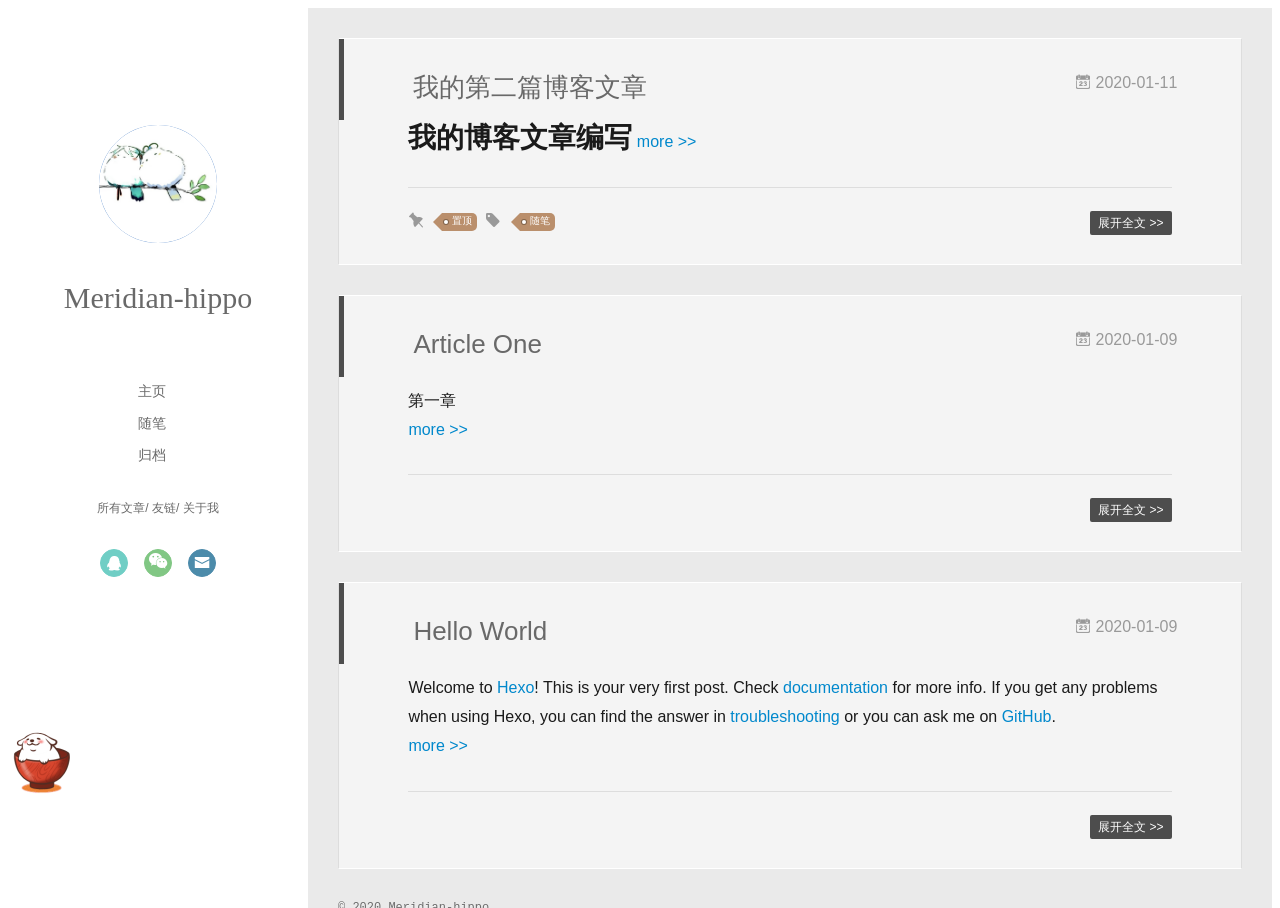
==== commit ada8e418: "Site updated: 2020-01-11 18:43:21" ====
--- a/index.html
+++ b/index.html
@@ -54,6 +54,8 @@
 				<li><a href="/">主页</a></li>
 	        
 				<li><a href="/tags/%E9%9A%8F%E7%AC%94/">随笔</a></li>
+	        
+				<li><a href="/archives/index.html">归档</a></li>
 	        
 			</ul>
 		</nav>
@@ -75,19 +77,20 @@
 		<nav class="header-nav">
 			<div class="social">
 				
-					<a class="github" target="_blank" href="#" title="github"><i class="icon-github"></i></a>
+					<a class="qq" target="_blank" href="/assets/qq.jpg" title="qq"><i class="icon-qq"></i></a>
 		        
-					<a class="weibo" target="_blank" href="#" title="weibo"><i class="icon-weibo"></i></a>
+					<a class="weixin" target="_blank" href="/assets/weixin.jpg" title="weixin"><i class="icon-weixin"></i></a>
 		        
-					<a class="rss" target="_blank" href="#" title="rss"><i class="icon-rss"></i></a>
-		        
-					<a class="zhihu" target="_blank" href="#" title="zhihu"><i class="icon-zhihu"></i></a>
-		        
-					<a class="QQ" target="_blank" href="#" title="QQ"><i class="icon-QQ"></i></a>
-		        
-					<a class="Wechat" target="_blank" href="#" title="Wechat"><i class="icon-Wechat"></i></a>
+					<a class="mail" target="_blank" href="mailto:xafeng@bupt.edu.cn" title="mail"><i class="icon-mail"></i></a>
 		        
 			</div>
+<!-- 网易云音乐插件 -->
+
+	<div style="position:absolute; bottom:120px left:auto; width:85%">
+		<iframe frameborder="no" border="0" marginwidth="0" marginheight="0" width="240" height="52" src="//music.163.com/outchain/player?type=2&id=1334445174&auto=1&height=32"></iframe>
+	</div>
+
+
 		</nav>
 	</header>		
 </div>
@@ -115,33 +118,31 @@
 			
 				
 			
+				
+			
 			
 			
 			<nav class="header-nav">
 				<div class="social">
 					
-						<a class="github" target="_blank" href="#" title="github"><i class="icon-github"></i></a>
+						<a class="qq" target="_blank" href="/assets/qq.jpg" title="qq"><i class="icon-qq"></i></a>
 			        
-						<a class="weibo" target="_blank" href="#" title="weibo"><i class="icon-weibo"></i></a>
+						<a class="weixin" target="_blank" href="/assets/weixin.jpg" title="weixin"><i class="icon-weixin"></i></a>
 			        
-						<a class="rss" target="_blank" href="#" title="rss"><i class="icon-rss"></i></a>
-			        
-						<a class="zhihu" target="_blank" href="#" title="zhihu"><i class="icon-zhihu"></i></a>
-			        
-						<a class="QQ" target="_blank" href="#" title="QQ"><i class="icon-QQ"></i></a>
-			        
-						<a class="Wechat" target="_blank" href="#" title="Wechat"><i class="icon-Wechat"></i></a>
+						<a class="mail" target="_blank" href="mailto:xafeng@bupt.edu.cn" title="mail"><i class="icon-mail"></i></a>
 			        
 				</div>
 			</nav>
 
 			<nav class="header-menu js-header-menu">
-				<ul style="width: 50%">
+				<ul style="width: 70%">
 				
 				
-					<li style="width: 50%"><a href="/">主页</a></li>
+					<li style="width: 33.333333333333336%"><a href="/">主页</a></li>
 		        
-					<li style="width: 50%"><a href="/tags/%E9%9A%8F%E7%AC%94/">随笔</a></li>
+					<li style="width: 33.333333333333336%"><a href="/tags/%E9%9A%8F%E7%AC%94/">随笔</a></li>
+		        
+					<li style="width: 33.333333333333336%"><a href="/archives/index.html">归档</a></li>
 		        
 				</ul>
 			</nav>
@@ -158,42 +159,58 @@
           <div id="js-content" class="content-ll">
             
   
-    <article id="post-Article-One" class="article article-type-post  article-index" itemscope itemprop="blogPost">
+    <article id="post-我的第二篇博客文章" class="article article-type-post  article-index" itemscope itemprop="blogPost">
   <div class="article-inner">
     
       <header class="article-header">
         
   
     <h1 itemprop="name">
-      <a class="article-title" href="/2020/01/09/Article-One/">Article One</a>
+      <a class="article-title" href="/2020/01/11/%E6%88%91%E7%9A%84%E7%AC%AC%E4%BA%8C%E7%AF%87%E5%8D%9A%E5%AE%A2%E6%96%87%E7%AB%A0/">我的第二篇博客文章</a>
     </h1>
   
 
         
-        <a href="/2020/01/09/Article-One/" class="archive-article-date">
-  	<time datetime="2020-01-09T13:36:57.000Z" itemprop="datePublished"><i class="icon-calendar icon"></i>2020-01-09</time>
+        <a href="/2020/01/11/%E6%88%91%E7%9A%84%E7%AC%AC%E4%BA%8C%E7%AF%87%E5%8D%9A%E5%AE%A2%E6%96%87%E7%AB%A0/" class="archive-article-date">
+  	<time datetime="2020-01-11T08:47:13.000Z" itemprop="datePublished"><i class="icon-calendar icon"></i>2020-01-11</time>
 </a>
         
       </header>
     
     <div class="article-entry" itemprop="articleBody">
       
-        <p>第一章<br>今天是2020年1月9号</p>
-<hr>
-<p>第二章<br>今天我建立了自己的hexo博客</p>
-
+        <h1 id="我的博客文章编写"><a href="#我的博客文章编写" class="headerlink" title="我的博客文章编写"></a>我的博客文章编写</h1>
+        
+          <a class="article-more-a" href="/2020/01/11/%E6%88%91%E7%9A%84%E7%AC%AC%E4%BA%8C%E7%AF%87%E5%8D%9A%E5%AE%A2%E6%96%87%E7%AB%A0/#more">more >></a>
+        
       
 
       
     </div>
     <div class="article-info article-info-index">
       
-      
+        <div class="article-pop-out tagcloud">
+          <i class="icon-tuding"></i>
+          <a class="article-tag-list-link color3">置顶</a>
+        </div>
+      
+      
+	<div class="article-tag tagcloud">
+		<i class="icon-price-tags icon"></i>
+		<ul class="article-tag-list">
+			 
+        		<li class="article-tag-list-item">
+        			<a href="javascript:void(0)" class="js-tag article-tag-list-link color3">随笔</a>
+        		</li>
+      		
+		</ul>
+	</div>
+
       
 
       
         <p class="article-more-link">
-          <a class="article-more-a" href="/2020/01/09/Article-One/">展开全文 >></a>
+          <a class="article-more-a" href="/2020/01/11/%E6%88%91%E7%9A%84%E7%AC%AC%E4%BA%8C%E7%AF%87%E5%8D%9A%E5%AE%A2%E6%96%87%E7%AB%A0/">展开全文 >></a>
         </p>
       
 
@@ -223,6 +240,71 @@
 
 
   
+    <article id="post-Article-One" class="article article-type-post  article-index" itemscope itemprop="blogPost">
+  <div class="article-inner">
+    
+      <header class="article-header">
+        
+  
+    <h1 itemprop="name">
+      <a class="article-title" href="/2020/01/09/Article-One/">Article One</a>
+    </h1>
+  
+
+        
+        <a href="/2020/01/09/Article-One/" class="archive-article-date">
+  	<time datetime="2020-01-09T13:36:57.000Z" itemprop="datePublished"><i class="icon-calendar icon"></i>2020-01-09</time>
+</a>
+        
+      </header>
+    
+    <div class="article-entry" itemprop="articleBody">
+      
+        <p>第一章<br>
+        
+          <a class="article-more-a" href="/2020/01/09/Article-One/#more">more >></a>
+        
+      
+
+      
+    </div>
+    <div class="article-info article-info-index">
+      
+      
+      
+
+      
+        <p class="article-more-link">
+          <a class="article-more-a" href="/2020/01/09/Article-One/">展开全文 >></a>
+        </p>
+      
+
+      
+      <div class="clearfix"></div>
+    </div>
+  </div>
+</article>
+
+<aside class="wrap-side-operation">
+    <div class="mod-side-operation">
+        
+        <div class="jump-container" id="js-jump-container" style="display:none;">
+            <a href="javascript:void(0)" class="mod-side-operation__jump-to-top">
+                <i class="icon-font icon-back"></i>
+            </a>
+            <div id="js-jump-plan-container" class="jump-plan-container" style="top: -11px;">
+                <i class="icon-font icon-plane jump-plane"></i>
+            </div>
+        </div>
+        
+        
+    </div>
+</aside>
+
+
+
+
+  
     <article id="post-hello-world" class="article article-type-post  article-index" itemscope itemprop="blogPost">
   <div class="article-inner">
     
@@ -243,20 +325,10 @@
     
     <div class="article-entry" itemprop="articleBody">
       
-        <p>Welcome to <a href="https://hexo.io/" target="_blank" rel="noopener">Hexo</a>! This is your very first post. Check <a href="https://hexo.io/docs/" target="_blank" rel="noopener">documentation</a> for more info. If you get any problems when using Hexo, you can find the answer in <a href="https://hexo.io/docs/troubleshooting.html" target="_blank" rel="noopener">troubleshooting</a> or you can ask me on <a href="https://github.com/hexojs/hexo/issues" target="_blank" rel="noopener">GitHub</a>.</p>
-<h2 id="Quick-Start"><a href="#Quick-Start" class="headerlink" title="Quick Start"></a>Quick Start</h2><h3 id="Create-a-new-post"><a href="#Create-a-new-post" class="headerlink" title="Create a new post"></a>Create a new post</h3><figure class="highlight bash"><table><tr><td class="gutter"><pre><span class="line">1</span><br></pre></td><td class="code"><pre><span class="line">$ hexo new <span class="string">"My New Post"</span></span><br></pre></td></tr></table></figure>
-
-<p>More info: <a href="https://hexo.io/docs/writing.html" target="_blank" rel="noopener">Writing</a></p>
-<h3 id="Run-server"><a href="#Run-server" class="headerlink" title="Run server"></a>Run server</h3><figure class="highlight bash"><table><tr><td class="gutter"><pre><span class="line">1</span><br></pre></td><td class="code"><pre><span class="line">$ hexo server</span><br></pre></td></tr></table></figure>
-
-<p>More info: <a href="https://hexo.io/docs/server.html" target="_blank" rel="noopener">Server</a></p>
-<h3 id="Generate-static-files"><a href="#Generate-static-files" class="headerlink" title="Generate static files"></a>Generate static files</h3><figure class="highlight bash"><table><tr><td class="gutter"><pre><span class="line">1</span><br></pre></td><td class="code"><pre><span class="line">$ hexo generate</span><br></pre></td></tr></table></figure>
-
-<p>More info: <a href="https://hexo.io/docs/generating.html" target="_blank" rel="noopener">Generating</a></p>
-<h3 id="Deploy-to-remote-sites"><a href="#Deploy-to-remote-sites" class="headerlink" title="Deploy to remote sites"></a>Deploy to remote sites</h3><figure class="highlight bash"><table><tr><td class="gutter"><pre><span class="line">1</span><br></pre></td><td class="code"><pre><span class="line">$ hexo deploy</span><br></pre></td></tr></table></figure>
-
-<p>More info: <a href="https://hexo.io/docs/one-command-deployment.html" target="_blank" rel="noopener">Deployment</a></p>
-
+        <p>Welcome to <a href="https://hexo.io/" target="_blank" rel="noopener">Hexo</a>! This is your very first post. Check <a href="https://hexo.io/docs/" target="_blank" rel="noopener">documentation</a> for more info. If you get any problems when using Hexo, you can find the answer in <a href="https://hexo.io/docs/troubleshooting.html" target="_blank" rel="noopener">troubleshooting</a> or you can ask me on <a href="https://github.com/hexojs/hexo/issues" target="_blank" rel="noopener">GitHub</a>.<br>
+        
+          <a class="article-more-a" href="/2020/01/09/hello-world/#more">more >></a>
+        
       
 
       
@@ -316,6 +388,9 @@
     </div>
   </div>
 </footer>
+
+<!--页面点击小红心-->
+<script type="text/javascript" src="/love.js"></script>
     </div>
     <script>
 	var yiliaConfig = {
@@ -390,6 +465,10 @@
             <input type="checkbox" q-on="click:toggleTag(e)" q-attr="checked:showTags">
           </label>
           <ul class="article-tag-list" q-show="showTags">
+             
+              <li class="article-tag-list-item">
+                <a href="javascript:void(0)" class="js-tag color3">随笔</a>
+              </li>
             
             <div class="clearfix"></div>
           </ul>
@@ -545,5 +624,5 @@
 
 </div>
   </div>
-</body>
+<script src="/live2dw/lib/L2Dwidget.min.js?094cbace49a39548bed64abff5988b05"></script><script>L2Dwidget.init({"pluginRootPath":"live2dw/","pluginJsPath":"lib/","pluginModelPath":"assets/","tagMode":false,"log":false,"model":{"jsonPath":"/live2dw/assets/wanko.model.json"},"display":{"position":"left","width":100,"height":200,"hOffset":-10,"vOffset":40},"mobile":{"show":false}});</script></body>
 </html>
--- a/main.0cf68a.css
+++ b/main.0cf68a.css
@@ -1,2 +1,2 @@
-.clearfix:after,.clearfix:before{content:"";display:table}.clearfix:after{clear:both}.left-col.show{box-shadow:0 0 6px 0 rgba(0,0,0,.75)}.mid-col,.mid-col.show .article,.tools-col,.tools-col .tools-section .search-tag.tagcloud .article-tag-list,.tools-col .tools-section .search-ul .search-tag span:hover,.tools-col .tools-section .search-ul .search-time span:hover,.tools-col .tools-section .search-ul .search-title:hover,.tools-col .tools-section .search-wrap .icon{transition:all .2s ease-in;-ms-transition:all .2s ease-in}@-webkit-keyframes leftIn{0%,60%,75%,90%,to{-webkit-animation-timing-function:cubic-bezier(.215,.61,.355,1);animation-timing-function:cubic-bezier(.215,.61,.355,1)}0%{-webkit-transform:translateZ(0);transform:translateZ(0)}60%{-webkit-transform:translate3d(358px,0,0);transform:translate3d(358px,0,0)}75%{-webkit-transform:translate3d(323px,0,0);transform:translate3d(323px,0,0)}90%{-webkit-transform:translate3d(338px,0,0);transform:translate3d(338px,0,0)}to{-webkit-transform:translate3d(333px,0,0);transform:translate3d(333px,0,0)}}@keyframes leftIn{0%,60%,75%,90%,to{-webkit-animation-timing-function:cubic-bezier(.215,.61,.355,1);animation-timing-function:cubic-bezier(.215,.61,.355,1)}0%{-webkit-transform:translateZ(0);transform:translateZ(0)}60%{-webkit-transform:translate3d(358px,0,0);transform:translate3d(358px,0,0)}75%{-webkit-transform:translate3d(323px,0,0);transform:translate3d(323px,0,0)}90%{-webkit-transform:translate3d(338px,0,0);transform:translate3d(338px,0,0)}to{-webkit-transform:translate3d(333px,0,0);transform:translate3d(333px,0,0)}}.mid-col.show{-webkit-animation-duration:.8s;animation-duration:.8s;-webkit-animation-fill-mode:both;animation-fill-mode:both;-webkit-animation-name:leftIn;animation-name:leftIn}@-webkit-keyframes leftOut{0%,60%,75%,90%,to{-webkit-animation-timing-function:cubic-bezier(.215,.61,.355,1);animation-timing-function:cubic-bezier(.215,.61,.355,1)}0%{-webkit-transform:translate3d(333px,0,0);transform:translate3d(333px,0,0)}60%{-webkit-transform:translate3d(-25px,0,0);transform:translate3d(-25px,0,0)}75%{-webkit-transform:translate3d(10px,0,0);transform:translate3d(10px,0,0)}90%{-webkit-transform:translate3d(-5px,0,0);transform:translate3d(-5px,0,0)}to{-webkit-transform:translateZ(0);transform:translateZ(0)}}@keyframes leftOut{0%,60%,75%,90%,to{-webkit-animation-timing-function:cubic-bezier(.215,.61,.355,1);animation-timing-function:cubic-bezier(.215,.61,.355,1)}0%{-webkit-transform:translate3d(333px,0,0);transform:translate3d(333px,0,0)}60%{-webkit-transform:translate3d(-25px,0,0);transform:translate3d(-25px,0,0)}75%{-webkit-transform:translate3d(10px,0,0);transform:translate3d(10px,0,0)}90%{-webkit-transform:translate3d(-5px,0,0);transform:translate3d(-5px,0,0)}to{-webkit-transform:translateZ(0);transform:translateZ(0)}}.mid-col.hide{-webkit-animation-duration:.8s;animation-duration:.8s;-webkit-animation-name:leftOut;animation-name:leftOut}@-webkit-keyframes smallLeftIn{0%,60%,75%,90%,to{-webkit-animation-timing-function:cubic-bezier(.215,.61,.355,1);animation-timing-function:cubic-bezier(.215,.61,.355,1)}0%{-webkit-transform:translateZ(0);transform:translateZ(0)}60%{-webkit-transform:translate3d(325px,0,0);transform:translate3d(325px,0,0)}75%{-webkit-transform:translate3d(290px,0,0);transform:translate3d(290px,0,0)}90%{-webkit-transform:translate3d(305px,0,0);transform:translate3d(305px,0,0)}to{-webkit-transform:translate3d(300px,0,0);transform:translate3d(300px,0,0)}}@keyframes smallLeftIn{0%,60%,75%,90%,to{-webkit-animation-timing-function:cubic-bezier(.215,.61,.355,1);animation-timing-function:cubic-bezier(.215,.61,.355,1)}0%{-webkit-transform:translateZ(0);transform:translateZ(0)}60%{-webkit-transform:translate3d(325px,0,0);transform:translate3d(325px,0,0)}75%{-webkit-transform:translate3d(290px,0,0);transform:translate3d(290px,0,0)}90%{-webkit-transform:translate3d(305px,0,0);transform:translate3d(305px,0,0)}to{-webkit-transform:translate3d(300px,0,0);transform:translate3d(300px,0,0)}}.tools-col.show{-webkit-animation-duration:.8s;animation-duration:.8s;-webkit-animation-fill-mode:both;animation-fill-mode:both;-webkit-animation-name:smallLeftIn;animation-name:smallLeftIn}@-webkit-keyframes smallleftOut{0%,60%,75%,90%,to{-webkit-animation-timing-function:cubic-bezier(.215,.61,.355,1);animation-timing-function:cubic-bezier(.215,.61,.355,1)}0%{-webkit-transform:translate3d(333px,0,0);transform:translate3d(333px,0,0)}60%{-webkit-transform:translate3d(-25px,0,0);transform:translate3d(-25px,0,0)}75%{-webkit-transform:translate3d(10px,0,0);transform:translate3d(10px,0,0)}90%{-webkit-transform:translate3d(-5px,0,0);transform:translate3d(-5px,0,0)}to{-webkit-transform:translateZ(0);transform:translateZ(0)}}@keyframes smallleftOut{0%,60%,75%,90%,to{-webkit-animation-timing-function:cubic-bezier(.215,.61,.355,1);animation-timing-function:cubic-bezier(.215,.61,.355,1)}0%{-webkit-transform:translate3d(333px,0,0);transform:translate3d(333px,0,0)}60%{-webkit-transform:translate3d(-25px,0,0);transform:translate3d(-25px,0,0)}75%{-webkit-transform:translate3d(10px,0,0);transform:translate3d(10px,0,0)}90%{-webkit-transform:translate3d(-5px,0,0);transform:translate3d(-5px,0,0)}to{-webkit-transform:translateZ(0);transform:translateZ(0)}}.tools-col.hide{-webkit-animation-duration:.8s;animation-duration:.8s;-webkit-animation-fill-mode:both;animation-fill-mode:both;-webkit-animation-name:smallleftOut;animation-name:smallleftOut}html{-ms-text-size-adjust:100%;-webkit-text-size-adjust:100%;-webkit-tap-highlight-color:transparent;height:100%}body{margin:0;font-size:14px;font-family:Helvetica Neue,Helvetica,STHeiTi,Arial,sans-serif;line-height:1.5;color:#333;/* background-color:#fff; */min-height:100%;background: linear-gradient(rgba(255, 255, 255, 0.5), rgba(255, 255, 255, 0.5)),url('https://i.loli.net/2020/01/11/HTLk7rvAQomd3eJ.jpg') no-repeat 0% 0%/ cover;cursor: url(http://csj.qinrunfa.top/bitbug_favicon.ico),default;}article,aside,details,figcaption,figure,footer,header,hgroup,main,menu,nav,section,summary{display:block}audio,canvas,progress,video{display:inline-block}audio:not([controls]){display:none;height:0}progress{vertical-align:baseline}[hidden],template{display:none}a{background:transparent;text-decoration:none;color:#08c}a:active{outline:0}abbr[title]{border-bottom:1px dotted}b,strong{font-weight:700}dfn{font-style:italic}mark{background:#ff0;color:#000}small{font-size:80%}sub,sup{font-size:75%;line-height:0;position:relative;vertical-align:baseline}sup{top:-.5em}sub{bottom:-.25em}img{border:0;vertical-align:middle;max-width:100%}svg:not(:root){overflow:hidden}pre{overflow:auto;white-space:pre;white-space:pre-wrap;word-wrap:break-word}code,kbd,pre,samp{font-family:monospace,monospace;font-size:1em}button,input,optgroup,select,textarea{color:inherit;font:inherit;margin:0;vertical-align:middle}button,input,select{overflow:visible}button,select{text-transform:none}button,html input[type=button],input[type=reset],input[type=submit]{-webkit-appearance:button;cursor:pointer}[disabled]{cursor:default}button::-moz-focus-inner,input::-moz-focus-inner{border:0;padding:0}input{line-height:normal}input[type=checkbox],input[type=radio]{box-sizing:border-box;padding:0}input[type=number]::-webkit-inner-spin-button,input[type=number]::-webkit-outer-spin-button{height:auto}input[type=search]{-webkit-appearance:textfield;box-sizing:border-box}input[type=search]::-webkit-search-cancel-button,input[type=search]::-webkit-search-decoration{-webkit-appearance:none}fieldset{border:1px solid silver;margin:0 2px;padding:.35em .625em .75em}legend{border:0;padding:0}textarea{overflow:auto;resize:vertical;vertical-align:top}optgroup{font-weight:700}button,input,select,textarea{outline:0}input,textarea{-webkit-user-modify:read-write-plaintext-only}input::-ms-clear,input::-ms-reveal{display:none}input::-moz-placeholder,textarea::-moz-placeholder{color:#999}input:-ms-input-placeholder,textarea:-ms-input-placeholder{color:#999}input::-webkit-input-placeholder,textarea::-webkit-input-placeholder{color:#999}.placeholder{color:#999}table{border-collapse:collapse;border-spacing:0}td,th{padding:0}blockquote,figure,form,h1,h2,h3,h4,h5,h6,p{margin:0}dd,dl,li,ol,ul{margin:0;padding:0}ol,ul{list-style:none outside none}h1,h2,h3{line-height:2;font-weight:400}h1{font-size:18px}h2{font-size:16px}h3{font-size:14px}i{font-style:normal}*{box-sizing:border-box}@font-face{font-family:iconfont;src:url(./fonts/iconfont.b322fa.eot);src:url(./fonts/iconfont.b322fa.eot#iefix) format("embedded-opentype"),url(./fonts/iconfont.8c627f.woff) format("woff"),url(./fonts/iconfont.16acc2.ttf) format("truetype"),url(./fonts/iconfont.45d7ee.svg#iconfont) format("svg")}[class*=" icon-"],[class^=icon-]{font-family:iconfont!important;speak:none;font-size:16px;font-style:normal;font-weight:400;font-variant:normal;text-transform:none;line-height:1;-webkit-font-smoothing:antialiased;-moz-osx-font-smoothing:grayscale}.icon-twitter:before{content:"\E600"}.icon-facebook:before{content:"\E601"}.icon-clock:before{content:"\E602"}.icon-mail:before{content:"\E609"}.icon-link:before{content:"\E6AB"}.icon-search:before{content:"\E65B"}.icon-smile:before{content:"\E64A"}.icon-roundrightfill:before{content:"\E65A"}.icon-list:before{content:"\E682"}.icon-book:before{content:"\E6FE"}.icon-home:before{content:"\E6BB"}.icon-share:before{content:"\E618"}.icon-back:before{content:"\E625"}.icon-qq:before{content:"\E62D"}.icon-weibo:before{content:"\E619"}.icon-segmentfault:before{content:"\E603"}.icon-sort:before{content:"\E700"}.icon-jianshu:before{content:"\E613"}.icon-circle-left:before{content:"\E71F"}.icon-circle-right:before{content:"\E720"}.icon-loading:before{content:"\E614"}.icon-acfun:before{content:"\E604"}.icon-close:before{content:"\E60C"}.icon-tumblr:before{content:"\E6B0"}.icon-calendar:before{content:"\E667"}.icon-rss:before{content:"\E877"}.icon-price-tags:before{content:"\E6F9"}.icon-quo-left:before{content:"\E7F5"}.icon-quo-right:before{content:"\E7F6"}.icon-back1:before{content:"\E64E"}.icon-github:before{content:"\E735"}.icon-film:before{content:"\E7B7"}.icon-weixin:before{content:"\E61F"}.icon-qzone:before{content:"\E680"}.icon-category:before{content:"\E605"}.icon-douban:before{content:"\E64C"}.icon-roundleftfill:before{content:"\E799"}.icon-tuding:before{content:"\E651"}.icon-zhihu:before{content:"\E61B"}.icon-linkedin:before{content:"\E6D4"}.icon-google:before{content:"\E635"}.icon-plane:before{content:"\E62F"}.icon-bilibili:before{content:"\E622"}.icon-psn:before{content:"\E6C7"}body,button,input,select,textarea{color:#1a1a1a;font-family:lucida grande,lucida sans unicode,lucida,helvetica,Hiragino Sans GB,Microsoft YaHei,WenQuanYi Micro Hei,sans-serif;font-size:16px;font-size:1rem;line-height:1.75}body{overflow-y:hidden;/* background:#eaeaea */}#container,body,html{height:100%;overflow-x:hidden;overflow-y:auto}#mobile-nav{display:none}#container{position:relative;min-height:100%}#container .anm-canvas{display:none}#container.show .anm-canvas{display:block;position:fixed}.body-wrap{margin-bottom:80px}.mid-col{position:absolute;right:0;min-height:100%;background:#eaeaea;left:300px;width:auto}.mid-col.show{background:none;opacity:.9}.mid-col.show .article{background:hsla(0,0%,100%,.3)}.left-col{ /* background:#fff; */  background: linear-gradient(rgba(255, 255, 255, 0.5), rgba(255, 255, 255, 0.5)),url('https://i.loli.net/2020/01/11/1oApGwKOILZXENV.jpg') no-repeat 0% 20%/ cover;width:300px;position:fixed;opacity:1;transition:all .2s ease-in;height:100%;z-index:999;overflow:hidden;overflow-y:auto;margin-bottom:15px}.left-col .overlay{width:100%;height:180px;position:absolute;background-image:url("C:\Users\10713\Desktop\blog\themes\yilia2\source\img\left.jpg")}.left-col .intrude-less{width:76%;text-align:center;margin:112px auto 0}.left-col #header{width:100%;height:300px;position:relative;border-bottom:1px solid color-border}.left-col #header a{color:#696969}.left-col #header a:hover{color:#b0a0aa}.left-col #header .header-subtitle{text-align:center;color:#999;font-size:14px;line-height:25px;overflow:hidden;text-overflow:ellipsis;display:-webkit-box;-webkit-line-clamp:2;-webkit-box-orient:vertical}.left-col #header .header-menu{font-weight:300;line-height:31px;text-transform:uppercase;float:none;min-height:150px;margin-left:-12px;text-align:center;display:-webkit-box;-webkit-box-orient:horizontal;-webkit-box-pack:center;-webkit-box-align:center}.left-col #header .header-menu li{cursor:default}.left-col #header .header-menu li a{font-size:14px;min-width:300px}.left-col #header .header-smart-menu{font-size:12px;margin-bottom:20px}.left-col #header .header-smart-menu a:after{content:"/"}.left-col #header .header-smart-menu a:last-child:after{content:""}.left-col #header .profilepic{display:block;border:5px solid #fff;border-radius:300px;width:128px;height:128px;margin:0 auto;position:relative;overflow:hidden;background:#88acdb;-webkit-transition:all .2s ease-in;display:-webkit-box;-webkit-box-orient:horizontal;-webkit-box-pack:center;-webkit-box-align:center;text-align:center}.left-col #header .profilepic img{border-radius:300px;opacity:1;-webkit-transition:all .2s ease-in}.left-col #header .profilepic img.show{width:100%;height:100%;opacity:1}.left-col #header .header-author{text-align:center;margin:.67em 0;font-family:"Times New Roman",Georgia,serif;font-size:30px;transition:.3s}::-webkit-scrollbar{width:10px;height:10px}::-webkit-scrollbar-button{width:0;height:0}::-webkit-scrollbar-button:end:decrement,::-webkit-scrollbar-button:start:increment{display:none}::-webkit-scrollbar-corner{display:block}::-webkit-scrollbar-thumb{border-radius:8px;background-color:rgba(0,0,0,.2)}::-webkit-scrollbar-thumb:hover{border-radius:8px;background-color:rgba(0,0,0,.5)}::-webkit-scrollbar-thumb,::-webkit-scrollbar-track{border-right:1px solid transparent;border-left:1px solid transparent}::-webkit-scrollbar-track:hover{background-color:rgba(0,0,0,.15)}::-webkit-scrollbar-button:start{width:10px;height:10px;background:url(./img/scrollbar_arrow.png) no-repeat 0 0}::-webkit-scrollbar-button:start:hover{background:url(./img/scrollbar_arrow.png) no-repeat -15px 0}::-webkit-scrollbar-button:start:active{background:url(./img/scrollbar_arrow.png) no-repeat -30px 0}::-webkit-scrollbar-button:end{width:10px;height:10px;background:url(./img/scrollbar_arrow.png) no-repeat 0 -18px}::-webkit-scrollbar-button:end:hover{background:url(./img/scrollbar_arrow.png) no-repeat -15px -18px}::-webkit-scrollbar-button:end:active{background:url(./img/scrollbar_arrow.png) no-repeat -30px -18px}.article-entry .highlight,.article-entry pre{background:#272822;margin:10px 0;padding:10px;overflow:auto;color:#fff;font-size:.9em;line-height:22.400000000000002px}.article-entry .gist .gist-file .gist-data .line-numbers,.article-entry .highlight .gutter pre,.article-entry .highlight .gutter pre .line{color:#666}.article-entry code,.article-entry pre{font-family:Source Code Pro,Consolas,Monaco,Menlo,monospace}.article-entry code{background:#eee;padding:0 .3em;border:none}.article-entry pre code{background:none;text-shadow:none;padding:0;color:#fff}.article-entry .highlight{border-radius:4px}.article-entry .highlight pre{border:none;margin:0;padding:0}.article-entry .highlight table{margin:0;width:auto}.article-entry .highlight td{border:none;padding:0}.article-entry .highlight figcaption{color:highlight-comment;line-height:1em;margin-bottom:1em}.article-entry .highlight figcaption:after,.article-entry .highlight figcaption:before{content:"";display:table}.article-entry .highlight figcaption:after{clear:both}.article-entry .highlight figcaption a{float:right}.article-entry .highlight .gutter pre{text-align:right;padding-right:20px}.article-entry .highlight .gutter pre .line{text-shadow:none}.article-entry .highlight .line{color:#fff;min-height:19px}.article-entry .gist{margin:0 -20px;border-style:solid;border-color:#ddd;border-width:1px 0;background:#272822;padding:15px 20px 15px 0}.article-entry .gist .gist-file{border:none;font-family:Source Code Pro,Consolas,Monaco,Menlo,monospace;margin:0}.article-entry .gist .gist-file .gist-data{background:none;border:none}.article-entry .gist .gist-file .gist-data .line-numbers{background:none;border:none;padding:0 20px 0 0}.article-entry .gist .gist-file .gist-data .line-data{padding:0!important}.article-entry .gist .gist-file .highlight{margin:0;padding:0;border:none}.article-entry .gist .gist-file .gist-meta{background:#272822;color:highlight-comment;font:.85em Helvetica Neue,Helvetica,Arial,sans-serif;text-shadow:0 0;padding:0;margin-top:1em;margin-left:20px}.article-entry .gist .gist-file .gist-meta a{color:#258fb8;font-weight:400}.article-entry .gist .gist-file .gist-meta a:hover{text-decoration:underline}pre .comment{color:#75715e}pre .class .params,pre .function .keyword,pre .keyword{color:#66d9ef}pre .css .value,pre .doctype,pre .function,pre .params,pre .tag{color:#fff}pre .at_rule,pre .at_rule .keyword,pre .css~* .tag,pre .preprocessor,pre .preprocessor .keyword,pre .title{color:#f92672}pre .attribute,pre .built_in,pre .class,pre .css~* .class,pre .function .title{color:#a6e22e}pre .string,pre .value{color:#e6db74}pre .number{color:#7163d7}pre .css~* .id,pre .id{color:#fd971f}#header .tagcloud a{color:#fff}.tagcloud a{display:inline-block;text-decoration:none;font-weight:400;font-size:10px;color:#fff;height:18px;line-height:18px;float:left;padding:0 5px 0 10px;position:relative;border-radius:0 5px 5px 0;margin:5px 9px 5px 8px;font-family:Menlo,Monaco,Andale Mono,lucida console,Courier New,monospace}.tagcloud a:hover{opacity:.8}.tagcloud a:before{content:" ";width:0;height:0;position:absolute;top:0;left:-18px;border:9px solid transparent}.tagcloud a:after{content:" ";width:4px;height:4px;background-color:#fff;border-radius:4px;box-shadow:0 0 0 1px rgba(0,0,0,.3);position:absolute;top:7px;left:2px}.tagcloud a.color1{background:#ff945c}.tagcloud a.color1:before{border-right-color:#ff945c}.tagcloud a.color2{background:#cc8167}.tagcloud a.color2:before{border-right-color:#cc8167}.tagcloud a.color3{background:#ba8f6c}.tagcloud a.color3:before{border-right-color:#ba8f6c}.tagcloud a.color4{background:#94635c}.tagcloud a.color4:before{border-right-color:#94635c}.tagcloud a.color5{background:#7b5d5f}.tagcloud a.color5:before{border-right-color:#7b5d5f}.article-tag-list .article-tag-list-item{float:left}.article-pop-out .icon-tuding{color:#999;float:left;margin-right:10px;margin-top:6px}.article-category,.article-category .article-tag-list,.article-tag,.article-tag .article-tag-list{float:left}.article-category .icon,.article-tag .icon{color:#999;float:left;margin-right:10px;margin-top:6px}.article-pop-out{float:left}.archive-article-date{color:#999;margin-right:7.6923%;float:right}.archive-article-date .icon{margin:5px 5px 5px 0}.glass{background-color:rgba(54,70,93,.9);z-index:998;transition:opacity .15s;width:100%;height:100%;display:none}.glass,.tagcloud-ctn{left:0;opacity:1;bottom:0;position:fixed;right:0;top:0}.tagcloud-ctn{z-index:90120;background-size:100% 100%}.tagcloud-ctn .tagcloud-global{position:fixed;top:50%;left:50%;margin-top:-115px;margin-left:-315px;width:630px}.tagcloud-ctn .tagcloud-global a{width:80px;height:80px;border-radius:50%;background:#f2992e;color:#fff;display:block;float:left;line-height:80px;text-align:center}.tagcloud-ctn .tagcloud-global .tab-post-types .tab-post-type:first-child .post-type-icon{background:#f2992e}.tagcloud-ctn .tagcloud-global .tab-post-types .tab-post-type:nth-child(2) .post-type-icon{background:#56bc8a}.tagcloud-ctn .tagcloud-global .tab-post-types .tab-post-type:nth-child(3) .post-type-icon{background:#4aa8d8}.tagcloud-ctn .tagcloud-global .tab-post-types .tab-post-type:nth-child(4) .post-type-icon{background:#a77dc2}.tagcloud-ctn .tagcloud-global .tab-post-types .tab-post-type:nth-child(5) .post-type-icon{background:#dd765d}#header .header-nav{width:100%;position:absolute;transition:-webkit-transform .3s ease-in;transition:transform .3s ease-in;transition:transform .3s ease-in,-webkit-transform .3s ease-in}#header .header-nav .social{margin-top:10px;text-align:center;display:-webkit-box;display:-ms-flexbox;display:flex;-ms-flex-wrap:wrap;flex-wrap:wrap;-webkit-box-pack:center;-ms-flex-pack:center;justify-content:center}#header .header-nav .social a{border-radius:50%;display:-moz-inline-stack;display:inline-block;vertical-align:middle;*vertical-align:auto;zoom:1;*display:inline;margin:0 8px 15px;transition:.3s;text-align:center;color:#fff;opacity:.7;width:28px;height:28px;line-height:26px}#header .header-nav .social a:hover{opacity:1}#header .header-nav .social a.weibo{background:#aaf;border:1px solid #aaf}#header .header-nav .social a.weibo:hover{border:1px solid #aaf}#header .header-nav .social a.segmentfault{background:#009a61;border:1px solid #009a61}#header .header-nav .social a.segmentfault:hover{border:1px solid #009a61}#header .header-nav .social a.rss{background:#ef7522;border:1px solid #ef7522}#header .header-nav .social a.rss:hover{border:1px solid #cf5d0f}#header .header-nav .social a.github{background:#afb6ca;border:1px solid #afb6ca}#header .header-nav .social a.github:hover{border:1px solid #909ab6}#header .header-nav .social a.facebook{background:#3b5998;border:1px solid #3b5998}#header .header-nav .social a.facebook:hover{border:1px solid #2d4373}#header .header-nav .social a.google{background:#c83d20;border:1px solid #c83d20}#header .header-nav .social a.google:hover{border:1px solid #9c3019}#header .header-nav .social a.twitter{background:#55cff8;border:1px solid #55cff8}#header .header-nav .social a.twitter:hover{border:1px solid #24c1f6}#header .header-nav .social a.linkedin{background:#005a87;border:1px solid #005a87}#header .header-nav .social a.linkedin:hover{border:1px solid #006b98}#header .header-nav .social a.acfun{background:#fd4c5d;border:1px solid #fd4c5d}#header .header-nav .social a.acfun:hover{border:1px solid #fd4c5d}#header .header-nav .social a.bilibili{background:#e15280;border:1px solid #e15280}#header .header-nav .social a.bilibili:hover{border:1px solid #e15280}#header .header-nav .social a.zhihu{background:#0078d8;border:1px solid #0078d8}#header .header-nav .social a.zhihu:hover{border:1px solid #0078d8}#header .header-nav .social a.douban{background:#06c611;border:1px solid #06c611}#header .header-nav .social a.douban:hover{border:1px solid #06c611}#header .header-nav .social a.mail{background:#005a87;border:1px solid #005a87}#header .header-nav .social a.mail:hover{border:1px solid #006b98}#header .header-nav .social a.jianshu{background:#ff5722;border:1px solid #ff5722}#header .header-nav .social a.jianshu:hover{border:1px solid #ff5722}#header .header-nav .social a.weixin{background:#4caf50;border:1px solid #4caf50}#header .header-nav .social a.weixin:hover{border:1px solid #4caf50}#header .header-nav .social a.qq{background:#34baad;border:1px solid #34baad}#header .header-nav .social a.qq:hover{border:1px solid #34baad}#header .header-nav .social a.psn{background:#086ef6;border:1px solid #086ef6}#header .header-nav .social a.psn:hover{border:1px solid #086ef6}#page-nav{text-align:center;margin-top:30px}#page-nav .page-number{width:20px;height:25px;background:#4d4d4d;display:inline-block;color:#fff;line-height:25px;font-size:12px;margin:0 5px 30px;border-radius:2px}#page-nav .page-number:hover{background:#5e5e5e}#page-nav .current{background:#88acdb;cursor:default}#page-nav .current:hover{background:#88acdb}#page-nav .extend{color:#4d4d4d;margin:0 27px;opacity:1}#page-nav .extend:hover{color:#5e5e5e}#page-nav:hover .extend{opacity:1}.archives-wrap{position:relative;margin:0 30px;padding-right:60px;border-bottom:1px solid #eee;background:#fff}.archives-wrap:first-child{margin-top:30px}.archives-wrap:last-child{margin-bottom:80px}.archives-wrap .archive-year-wrap{line-height:35px;width:200px;position:absolute;padding-top:15px;font-size:1.8em;z-index:1}.archives-wrap .archive-year-wrap a{color:#666;font-weight:700;padding-left:48px}.archives{position:relative}.archives .article-info{border:none}.archives .archive-article{margin-left:200px;padding:20px 0;border-bottom:1px solid #eee;border-top:1px solid #fff;position:relative}.archives .archive-article:first-child{border-top:none}.archives .archive-article:last-child{border-bottom:none}.archives .archive-article-title{font-size:16px;color:#333;transition:color .3s}.archives .archive-article-title:hover{color:#657b83}.archives .archive-article-title span{display:block;color:#a8a8a8;font-size:12px;line-height:14px;height:7px;padding-left:2px}.archives .archive-article-title span:before{display:inline-block;content:"\201C";font-family:serif;font-size:30px;float:left;margin:4px 4px 0 -12px;color:#c8c8c8}.archive-article-inner .icon-clock{margin-right:5px}.archive-article-inner .archive-article-header{position:relative;min-height:36px}.archive-article-inner .article-meta{position:relative;float:right;margin-top:-10px;color:#555;background:none;text-align:right;width:auto}.archive-article-inner .article-meta .article-date time{color:#aaa}.archive-article-inner .article-meta .archive-article-date,.archive-article-inner .article-meta .article-tag-list{margin-right:30px;display:-moz-inline-stack;display:inline-block;vertical-align:middle;zoom:1;color:#666;font-size:14px}.archive-article-inner .article-meta .archive-article-date{cursor:default;font-size:12px;margin-bottom:5px;margin-top:-10px;margin-right:0}.archive-article-inner .article-meta .article-category:before{float:left;margin-top:1px;left:15px}.archive-article-inner .article-meta .article-category .article-category-link{width:auto;max-width:83px;padding-left:10px}.archive-article-inner .article-meta .article-tag-list{margin-top:0}.archive-article-inner .article-meta .article-tag-list:before{left:15px}.archive-article-inner .article-meta .article-tag-list .article-tag-list-item{display:inline-block;width:auto;max-width:83px;padding-left:8px;font-size:12px}.tools-col{width:300px;height:100%;position:fixed;left:0;top:0;z-index:0;padding:0;opacity:0;-webkit-overflow-scrolling:touch;overflow-scrolling:touch}.tools-col.show{opacity:1}.tools-col.hide{z-index:0}.tools-col .tools-nav{display:none}.tools-col .tools-section,.tools-col .tools-wrap{height:100%;color:#e5e5e5;width:360px;overflow:hidden;overflow-y:auto}.tools-col .tools-section ::-webkit-scrollbar,.tools-col .tools-wrap ::-webkit-scrollbar{display:none}.tools-col .tools-section .search-wrap{width:310px;margin:20px 20px 10px;position:relative}.tools-col .tools-section .search-wrap .search-ipt{width:310px;color:#fff;background:none;border:none;border-bottom:2px solid #fff;font-family:Roboto,serif}.tools-col .tools-section .search-wrap .icon{position:absolute;right:0;top:7px;color:#fff;cursor:pointer}.tools-col .tools-section .search-wrap .icon:hover{-webkit-transform:scale(1.2);transform:scale(1.2)}.tools-col .tools-section .search-wrap ::-webkit-input-placeholder{color:#ededed}.tools-col .tools-section .search-tag.tagcloud{text-align:center;position:relative}.tools-col .tools-section .search-tag.tagcloud .search-tag-wording{font-size:12px;float:right;margin:4px 75px 0 0}.tools-col .tools-section .search-tag.tagcloud .search-switch{width:40px;height:25px;display:block}.tools-col .tools-section .search-tag.tagcloud .search-switch input{width:40px;height:14px;position:absolute;top:0;right:30px;z-index:2;border:0;background:0 0;-webkit-appearance:none;outline:0}.tools-col .tools-section .search-tag.tagcloud .search-switch input:before{content:"";width:40px;height:14px;border:1px solid #bdcabc;background-color:#fdfdfd;border-radius:20px;cursor:pointer;display:inline-block;position:relative;vertical-align:middle;box-sizing:content-box;box-shadow:inset 0 0 0 0 #dfdfdf;transition:border .4s,box-shadow .4s;background-clip:content-box}.tools-col .tools-section .search-tag.tagcloud .search-switch input:checked:before{border-color:#64bd63;box-shadow:inset 0 0 0 .16rem #64bd63;background-color:#64bd63;transition:border .4s,box-shadow .4s,background-color 1.2s}.tools-col .tools-section .search-tag.tagcloud .search-switch input:checked:after{left:27px;background:#fff}.tools-col .tools-section .search-tag.tagcloud .search-switch input:after{content:"";width:14px;height:14px;position:absolute;top:16px;left:2px;-webkit-transform:translateY(-50%);border-radius:100%;background-color:#91c0f1;box-shadow:0 1px 1px rgba(0,0,0,.4);transition:left .2s;cursor:pointer}.tools-col .tools-section .search-tag.tagcloud .article-tag-list{display:none;margin:15px 10px 0;padding:10px;background:hsla(0,0%,100%,.2)}.tools-col .tools-section .search-tag.tagcloud .article-tag-list.show{display:block}.tools-col .tools-section .search-tag.tagcloud .a{float:none}.tools-col .tools-section .search-ul{margin-top:10px;color:rgba(77,77,77,.75);-webkit-overflow-scrolling:touch;overflow-scrolling:touch;overflow-y:auto}.tools-col .tools-section .search-ul .search-li{padding:10px 20px;border-bottom:1px dotted #dcdcdc}.tools-col .tools-section .search-ul .search-li:hover{background:hsla(0,0%,100%,.2)}.tools-col .tools-section .search-ul .search-title{overflow:hidden;white-space:nowrap;text-overflow:ellipsis;display:block;color:#fffff8;text-shadow:1px 1px rgba(77,77,77,.25)}.tools-col .tools-section .search-ul .search-title .icon{margin-right:10px;color:#fffdd8}.tools-col .tools-section .search-ul .search-title:hover{color:#fff}.tools-col .tools-section .search-ul .search-tag,.tools-col .tools-section .search-ul .search-time{font-size:12px;color:#fffdd8;margin-right:10px}.tools-col .tools-section .search-ul .search-tag .icon,.tools-col .tools-section .search-ul .search-time .icon{margin-right:0}.tools-col .tools-section .search-ul .search-tag span,.tools-col .tools-section .search-ul .search-time span{cursor:pointer}.tools-col .tools-section .search-ul .search-tag span:hover,.tools-col .tools-section .search-ul .search-time span:hover{color:#fff}.tools-col .tools-section .search-ul .search-time{float:left}.tools-col .tools-section .search-ul .search-tag span{margin-right:5px}.tools-col .tools-section-friends{padding-top:30px}.tools-col .aboutme-wrap{display:-webkit-box;display:-ms-flexbox;display:flex;-webkit-box-align:center;-ms-flex-align:center;align-items:center;-webkit-box-pack:center;-ms-flex-pack:center;justify-content:center;width:100%;height:100%;color:#fffdd8;text-shadow:1px 1px rgba(77,77,77,.45)}.body-wrap>article{position:relative}@-webkit-keyframes cd-bounce-1{0%{opacity:0;-webkit-transform:scale(1)}60%{opacity:1;-webkit-transform:scale(1.01)}to{-webkit-transform:scale(1)}}@keyframes cd-bounce-1{0%{opacity:0;-webkit-transform:scale(1);transform:scale(1)}60%{opacity:1;-webkit-transform:scale(1.01);transform:scale(1.01)}to{-webkit-transform:scale(1);transform:scale(1)}}.article{margin:30px;border:1px solid #ddd;border-top:1px solid #fff;border-bottom:1px solid #fff;/* background:#fff; */background: rgba(255,255,255,.5);transition:all .2s ease-in}
+.clearfix:after,.clearfix:before{content:"";display:table}.clearfix:after{clear:both}.left-col.show{box-shadow:0 0 6px 0 rgba(0,0,0,.75)}.mid-col,.mid-col.show .article,.tools-col,.tools-col .tools-section .search-tag.tagcloud .article-tag-list,.tools-col .tools-section .search-ul .search-tag span:hover,.tools-col .tools-section .search-ul .search-time span:hover,.tools-col .tools-section .search-ul .search-title:hover,.tools-col .tools-section .search-wrap .icon{transition:all .2s ease-in;-ms-transition:all .2s ease-in}@-webkit-keyframes leftIn{0%,60%,75%,90%,to{-webkit-animation-timing-function:cubic-bezier(.215,.61,.355,1);animation-timing-function:cubic-bezier(.215,.61,.355,1)}0%{-webkit-transform:translateZ(0);transform:translateZ(0)}60%{-webkit-transform:translate3d(358px,0,0);transform:translate3d(358px,0,0)}75%{-webkit-transform:translate3d(323px,0,0);transform:translate3d(323px,0,0)}90%{-webkit-transform:translate3d(338px,0,0);transform:translate3d(338px,0,0)}to{-webkit-transform:translate3d(333px,0,0);transform:translate3d(333px,0,0)}}@keyframes leftIn{0%,60%,75%,90%,to{-webkit-animation-timing-function:cubic-bezier(.215,.61,.355,1);animation-timing-function:cubic-bezier(.215,.61,.355,1)}0%{-webkit-transform:translateZ(0);transform:translateZ(0)}60%{-webkit-transform:translate3d(358px,0,0);transform:translate3d(358px,0,0)}75%{-webkit-transform:translate3d(323px,0,0);transform:translate3d(323px,0,0)}90%{-webkit-transform:translate3d(338px,0,0);transform:translate3d(338px,0,0)}to{-webkit-transform:translate3d(333px,0,0);transform:translate3d(333px,0,0)}}.mid-col.show{-webkit-animation-duration:.8s;animation-duration:.8s;-webkit-animation-fill-mode:both;animation-fill-mode:both;-webkit-animation-name:leftIn;animation-name:leftIn}@-webkit-keyframes leftOut{0%,60%,75%,90%,to{-webkit-animation-timing-function:cubic-bezier(.215,.61,.355,1);animation-timing-function:cubic-bezier(.215,.61,.355,1)}0%{-webkit-transform:translate3d(333px,0,0);transform:translate3d(333px,0,0)}60%{-webkit-transform:translate3d(-25px,0,0);transform:translate3d(-25px,0,0)}75%{-webkit-transform:translate3d(10px,0,0);transform:translate3d(10px,0,0)}90%{-webkit-transform:translate3d(-5px,0,0);transform:translate3d(-5px,0,0)}to{-webkit-transform:translateZ(0);transform:translateZ(0)}}@keyframes leftOut{0%,60%,75%,90%,to{-webkit-animation-timing-function:cubic-bezier(.215,.61,.355,1);animation-timing-function:cubic-bezier(.215,.61,.355,1)}0%{-webkit-transform:translate3d(333px,0,0);transform:translate3d(333px,0,0)}60%{-webkit-transform:translate3d(-25px,0,0);transform:translate3d(-25px,0,0)}75%{-webkit-transform:translate3d(10px,0,0);transform:translate3d(10px,0,0)}90%{-webkit-transform:translate3d(-5px,0,0);transform:translate3d(-5px,0,0)}to{-webkit-transform:translateZ(0);transform:translateZ(0)}}.mid-col.hide{-webkit-animation-duration:.8s;animation-duration:.8s;-webkit-animation-name:leftOut;animation-name:leftOut}@-webkit-keyframes smallLeftIn{0%,60%,75%,90%,to{-webkit-animation-timing-function:cubic-bezier(.215,.61,.355,1);animation-timing-function:cubic-bezier(.215,.61,.355,1)}0%{-webkit-transform:translateZ(0);transform:translateZ(0)}60%{-webkit-transform:translate3d(325px,0,0);transform:translate3d(325px,0,0)}75%{-webkit-transform:translate3d(290px,0,0);transform:translate3d(290px,0,0)}90%{-webkit-transform:translate3d(305px,0,0);transform:translate3d(305px,0,0)}to{-webkit-transform:translate3d(300px,0,0);transform:translate3d(300px,0,0)}}@keyframes smallLeftIn{0%,60%,75%,90%,to{-webkit-animation-timing-function:cubic-bezier(.215,.61,.355,1);animation-timing-function:cubic-bezier(.215,.61,.355,1)}0%{-webkit-transform:translateZ(0);transform:translateZ(0)}60%{-webkit-transform:translate3d(325px,0,0);transform:translate3d(325px,0,0)}75%{-webkit-transform:translate3d(290px,0,0);transform:translate3d(290px,0,0)}90%{-webkit-transform:translate3d(305px,0,0);transform:translate3d(305px,0,0)}to{-webkit-transform:translate3d(300px,0,0);transform:translate3d(300px,0,0)}}.tools-col.show{-webkit-animation-duration:.8s;animation-duration:.8s;-webkit-animation-fill-mode:both;animation-fill-mode:both;-webkit-animation-name:smallLeftIn;animation-name:smallLeftIn}@-webkit-keyframes smallleftOut{0%,60%,75%,90%,to{-webkit-animation-timing-function:cubic-bezier(.215,.61,.355,1);animation-timing-function:cubic-bezier(.215,.61,.355,1)}0%{-webkit-transform:translate3d(333px,0,0);transform:translate3d(333px,0,0)}60%{-webkit-transform:translate3d(-25px,0,0);transform:translate3d(-25px,0,0)}75%{-webkit-transform:translate3d(10px,0,0);transform:translate3d(10px,0,0)}90%{-webkit-transform:translate3d(-5px,0,0);transform:translate3d(-5px,0,0)}to{-webkit-transform:translateZ(0);transform:translateZ(0)}}@keyframes smallleftOut{0%,60%,75%,90%,to{-webkit-animation-timing-function:cubic-bezier(.215,.61,.355,1);animation-timing-function:cubic-bezier(.215,.61,.355,1)}0%{-webkit-transform:translate3d(333px,0,0);transform:translate3d(333px,0,0)}60%{-webkit-transform:translate3d(-25px,0,0);transform:translate3d(-25px,0,0)}75%{-webkit-transform:translate3d(10px,0,0);transform:translate3d(10px,0,0)}90%{-webkit-transform:translate3d(-5px,0,0);transform:translate3d(-5px,0,0)}to{-webkit-transform:translateZ(0);transform:translateZ(0)}}.tools-col.hide{-webkit-animation-duration:.8s;animation-duration:.8s;-webkit-animation-fill-mode:both;animation-fill-mode:both;-webkit-animation-name:smallleftOut;animation-name:smallleftOut}html{-ms-text-size-adjust:100%;-webkit-text-size-adjust:100%;-webkit-tap-highlight-color:transparent;height:100%}bbody{margin:0;font-size:14px;font-family:Helvetica Neue,Helvetica,STHeiTi,Arial,sans-serif;line-height:1.5;color:#333;/* background-color:#fff; */min-height:100%;background: linear-gradient(rgba(255, 255, 255, 0.5), rgba(255, 255, 255, 0.5)),url('http://csj.qinrunfa.top/5b625b9f580b0d3618add35c067e9f06.jpeg') no-repeat 0% 0%/ cover;cursor: url(http://csj.qinrunfa.top/bitbug_favicon.ico),default;}article,aside,details,figcaption,figure,footer,header,hgroup,main,menu,nav,section,summary{display:block}audio,canvas,progress,video{display:inline-block}audio:not([controls]){display:none;height:0}progress{vertical-align:baseline}[hidden],template{display:none}a{background:transparent;text-decoration:none;color:#08c}a:active{outline:0}abbr[title]{border-bottom:1px dotted}b,strong{font-weight:700}dfn{font-style:italic}mark{background:#ff0;color:#000}small{font-size:80%}sub,sup{font-size:75%;line-height:0;position:relative;vertical-align:baseline}sup{top:-.5em}sub{bottom:-.25em}img{border:0;vertical-align:middle;max-width:100%}svg:not(:root){overflow:hidden}pre{overflow:auto;white-space:pre;white-space:pre-wrap;word-wrap:break-word}code,kbd,pre,samp{font-family:monospace,monospace;font-size:1em}button,input,optgroup,select,textarea{color:inherit;font:inherit;margin:0;vertical-align:middle}button,input,select{overflow:visible}button,select{text-transform:none}button,html input[type=button],input[type=reset],input[type=submit]{-webkit-appearance:button;cursor:pointer}[disabled]{cursor:default}button::-moz-focus-inner,input::-moz-focus-inner{border:0;padding:0}input{line-height:normal}input[type=checkbox],input[type=radio]{box-sizing:border-box;padding:0}input[type=number]::-webkit-inner-spin-button,input[type=number]::-webkit-outer-spin-button{height:auto}input[type=search]{-webkit-appearance:textfield;box-sizing:border-box}input[type=search]::-webkit-search-cancel-button,input[type=search]::-webkit-search-decoration{-webkit-appearance:none}fieldset{border:1px solid silver;margin:0 2px;padding:.35em .625em .75em}legend{border:0;padding:0}textarea{overflow:auto;resize:vertical;vertical-align:top}optgroup{font-weight:700}button,input,select,textarea{outline:0}input,textarea{-webkit-user-modify:read-write-plaintext-only}input::-ms-clear,input::-ms-reveal{display:none}input::-moz-placeholder,textarea::-moz-placeholder{color:#999}input:-ms-input-placeholder,textarea:-ms-input-placeholder{color:#999}input::-webkit-input-placeholder,textarea::-webkit-input-placeholder{color:#999}.placeholder{color:#999}table{border-collapse:collapse;border-spacing:0}td,th{padding:0}blockquote,figure,form,h1,h2,h3,h4,h5,h6,p{margin:0}dd,dl,li,ol,ul{margin:0;padding:0}ol,ul{list-style:none outside none}h1,h2,h3{line-height:2;font-weight:400}h1{font-size:18px}h2{font-size:16px}h3{font-size:14px}i{font-style:normal}*{box-sizing:border-box}@font-face{font-family:iconfont;src:url(./fonts/iconfont.b322fa.eot);src:url(./fonts/iconfont.b322fa.eot#iefix) format("embedded-opentype"),url(./fonts/iconfont.8c627f.woff) format("woff"),url(./fonts/iconfont.16acc2.ttf) format("truetype"),url(./fonts/iconfont.45d7ee.svg#iconfont) format("svg")}[class*=" icon-"],[class^=icon-]{font-family:iconfont!important;speak:none;font-size:16px;font-style:normal;font-weight:400;font-variant:normal;text-transform:none;line-height:1;-webkit-font-smoothing:antialiased;-moz-osx-font-smoothing:grayscale}.icon-twitter:before{content:"\E600"}.icon-facebook:before{content:"\E601"}.icon-clock:before{content:"\E602"}.icon-mail:before{content:"\E609"}.icon-link:before{content:"\E6AB"}.icon-search:before{content:"\E65B"}.icon-smile:before{content:"\E64A"}.icon-roundrightfill:before{content:"\E65A"}.icon-list:before{content:"\E682"}.icon-book:before{content:"\E6FE"}.icon-home:before{content:"\E6BB"}.icon-share:before{content:"\E618"}.icon-back:before{content:"\E625"}.icon-qq:before{content:"\E62D"}.icon-weibo:before{content:"\E619"}.icon-segmentfault:before{content:"\E603"}.icon-sort:before{content:"\E700"}.icon-jianshu:before{content:"\E613"}.icon-circle-left:before{content:"\E71F"}.icon-circle-right:before{content:"\E720"}.icon-loading:before{content:"\E614"}.icon-acfun:before{content:"\E604"}.icon-close:before{content:"\E60C"}.icon-tumblr:before{content:"\E6B0"}.icon-calendar:before{content:"\E667"}.icon-rss:before{content:"\E877"}.icon-price-tags:before{content:"\E6F9"}.icon-quo-left:before{content:"\E7F5"}.icon-quo-right:before{content:"\E7F6"}.icon-back1:before{content:"\E64E"}.icon-github:before{content:"\E735"}.icon-film:before{content:"\E7B7"}.icon-weixin:before{content:"\E61F"}.icon-qzone:before{content:"\E680"}.icon-category:before{content:"\E605"}.icon-douban:before{content:"\E64C"}.icon-roundleftfill:before{content:"\E799"}.icon-tuding:before{content:"\E651"}.icon-zhihu:before{content:"\E61B"}.icon-linkedin:before{content:"\E6D4"}.icon-google:before{content:"\E635"}.icon-plane:before{content:"\E62F"}.icon-bilibili:before{content:"\E622"}.icon-psn:before{content:"\E6C7"}body,button,input,select,textarea{color:#1a1a1a;font-family:lucida grande,lucida sans unicode,lucida,helvetica,Hiragino Sans GB,Microsoft YaHei,WenQuanYi Micro Hei,sans-serif;font-size:16px;font-size:1rem;line-height:1.75}body{overflow-y:hidden;/*background:#eaeaea*/}#container,body,html{height:100%;overflow-x:hidden;overflow-y:auto}#mobile-nav{display:none}#container{position:relative;min-height:100%}#container .anm-canvas{display:none}#container.show .anm-canvas{display:block;position:fixed}.body-wrap{margin-bottom:80px}.mid-col{position:absolute;right:0;min-height:100%;background:#eaeaea;left:300px;width:auto}.mid-col.show{background:none;opacity:.9}.mid-col.show .article{background:hsla(0,0%,100%,.3)}.left-col{ /* background:#fff; */  background: linear-gradient(rgba(255, 255, 255, 0.5), rgba(255, 255, 255, 0.5)),url('https://i.loli.net/2020/01/11/1oApGwKOILZXENV.jpg') no-repeat 0% 20%/ cover;width:300px;position:fixed;opacity:1;transition:all .2s ease-in;height:100%;z-index:999;overflow:hidden;overflow-y:auto;margin-bottom:15px}.left-col .overlay{width:100%;height:180px;position:absolute;background-image:url("C:\Users\10713\Desktop\blog\themes\yilia2\source\img\left.jpg")}.left-col .intrude-less{width:76%;text-align:center;margin:112px auto 0}.left-col #header{width:100%;height:300px;position:relative;border-bottom:1px solid color-border}.left-col #header a{color:#696969}.left-col #header a:hover{color:#b0a0aa}.left-col #header .header-subtitle{text-align:center;color:#999;font-size:14px;line-height:25px;overflow:hidden;text-overflow:ellipsis;display:-webkit-box;-webkit-line-clamp:2;-webkit-box-orient:vertical}.left-col #header .header-menu{font-weight:300;line-height:31px;text-transform:uppercase;float:none;min-height:150px;margin-left:-12px;text-align:center;display:-webkit-box;-webkit-box-orient:horizontal;-webkit-box-pack:center;-webkit-box-align:center}.left-col #header .header-menu li{cursor:default}.left-col #header .header-menu li a{font-size:14px;min-width:300px}.left-col #header .header-smart-menu{font-size:12px;margin-bottom:20px}.left-col #header .header-smart-menu a:after{content:"/"}.left-col #header .header-smart-menu a:last-child:after{content:""}.left-col #header .profilepic{display:block;border:5px solid #fff;border-radius:300px;width:128px;height:128px;margin:0 auto;position:relative;overflow:hidden;background:#88acdb;-webkit-transition:all .2s ease-in;display:-webkit-box;-webkit-box-orient:horizontal;-webkit-box-pack:center;-webkit-box-align:center;text-align:center}.left-col #header .profilepic img{border-radius:300px;opacity:1;-webkit-transition:all .2s ease-in}.left-col #header .profilepic img.show{width:100%;height:100%;opacity:1}.left-col #header .header-author{text-align:center;margin:.67em 0;font-family:"Times New Roman",Georgia,serif;font-size:30px;transition:.3s}::-webkit-scrollbar{width:10px;height:10px}::-webkit-scrollbar-button{width:0;height:0}::-webkit-scrollbar-button:end:decrement,::-webkit-scrollbar-button:start:increment{display:none}::-webkit-scrollbar-corner{display:block}::-webkit-scrollbar-thumb{border-radius:8px;background-color:rgba(0,0,0,.2)}::-webkit-scrollbar-thumb:hover{border-radius:8px;background-color:rgba(0,0,0,.5)}::-webkit-scrollbar-thumb,::-webkit-scrollbar-track{border-right:1px solid transparent;border-left:1px solid transparent}::-webkit-scrollbar-track:hover{background-color:rgba(0,0,0,.15)}::-webkit-scrollbar-button:start{width:10px;height:10px;background:url(./img/scrollbar_arrow.png) no-repeat 0 0}::-webkit-scrollbar-button:start:hover{background:url(./img/scrollbar_arrow.png) no-repeat -15px 0}::-webkit-scrollbar-button:start:active{background:url(./img/scrollbar_arrow.png) no-repeat -30px 0}::-webkit-scrollbar-button:end{width:10px;height:10px;background:url(./img/scrollbar_arrow.png) no-repeat 0 -18px}::-webkit-scrollbar-button:end:hover{background:url(./img/scrollbar_arrow.png) no-repeat -15px -18px}::-webkit-scrollbar-button:end:active{background:url(./img/scrollbar_arrow.png) no-repeat -30px -18px}.article-entry .highlight,.article-entry pre{background:#272822;margin:10px 0;padding:10px;overflow:auto;color:#fff;font-size:.9em;line-height:22.400000000000002px}.article-entry .gist .gist-file .gist-data .line-numbers,.article-entry .highlight .gutter pre,.article-entry .highlight .gutter pre .line{color:#666}.article-entry code,.article-entry pre{font-family:Source Code Pro,Consolas,Monaco,Menlo,monospace}.article-entry code{background:#eee;padding:0 .3em;border:none}.article-entry pre code{background:none;text-shadow:none;padding:0;color:#fff}.article-entry .highlight{border-radius:4px}.article-entry .highlight pre{border:none;margin:0;padding:0}.article-entry .highlight table{margin:0;width:auto}.article-entry .highlight td{border:none;padding:0}.article-entry .highlight figcaption{color:highlight-comment;line-height:1em;margin-bottom:1em}.article-entry .highlight figcaption:after,.article-entry .highlight figcaption:before{content:"";display:table}.article-entry .highlight figcaption:after{clear:both}.article-entry .highlight figcaption a{float:right}.article-entry .highlight .gutter pre{text-align:right;padding-right:20px}.article-entry .highlight .gutter pre .line{text-shadow:none}.article-entry .highlight .line{color:#fff;min-height:19px}.article-entry .gist{margin:0 -20px;border-style:solid;border-color:#ddd;border-width:1px 0;background:#272822;padding:15px 20px 15px 0}.article-entry .gist .gist-file{border:none;font-family:Source Code Pro,Consolas,Monaco,Menlo,monospace;margin:0}.article-entry .gist .gist-file .gist-data{background:none;border:none}.article-entry .gist .gist-file .gist-data .line-numbers{background:none;border:none;padding:0 20px 0 0}.article-entry .gist .gist-file .gist-data .line-data{padding:0!important}.article-entry .gist .gist-file .highlight{margin:0;padding:0;border:none}.article-entry .gist .gist-file .gist-meta{background:#272822;color:highlight-comment;font:.85em Helvetica Neue,Helvetica,Arial,sans-serif;text-shadow:0 0;padding:0;margin-top:1em;margin-left:20px}.article-entry .gist .gist-file .gist-meta a{color:#258fb8;font-weight:400}.article-entry .gist .gist-file .gist-meta a:hover{text-decoration:underline}pre .comment{color:#75715e}pre .class .params,pre .function .keyword,pre .keyword{color:#66d9ef}pre .css .value,pre .doctype,pre .function,pre .params,pre .tag{color:#fff}pre .at_rule,pre .at_rule .keyword,pre .css~* .tag,pre .preprocessor,pre .preprocessor .keyword,pre .title{color:#f92672}pre .attribute,pre .built_in,pre .class,pre .css~* .class,pre .function .title{color:#a6e22e}pre .string,pre .value{color:#e6db74}pre .number{color:#7163d7}pre .css~* .id,pre .id{color:#fd971f}#header .tagcloud a{color:#fff}.tagcloud a{display:inline-block;text-decoration:none;font-weight:400;font-size:10px;color:#fff;height:18px;line-height:18px;float:left;padding:0 5px 0 10px;position:relative;border-radius:0 5px 5px 0;margin:5px 9px 5px 8px;font-family:Menlo,Monaco,Andale Mono,lucida console,Courier New,monospace}.tagcloud a:hover{opacity:.8}.tagcloud a:before{content:" ";width:0;height:0;position:absolute;top:0;left:-18px;border:9px solid transparent}.tagcloud a:after{content:" ";width:4px;height:4px;background-color:#fff;border-radius:4px;box-shadow:0 0 0 1px rgba(0,0,0,.3);position:absolute;top:7px;left:2px}.tagcloud a.color1{background:#ff945c}.tagcloud a.color1:before{border-right-color:#ff945c}.tagcloud a.color2{background:#cc8167}.tagcloud a.color2:before{border-right-color:#cc8167}.tagcloud a.color3{background:#ba8f6c}.tagcloud a.color3:before{border-right-color:#ba8f6c}.tagcloud a.color4{background:#94635c}.tagcloud a.color4:before{border-right-color:#94635c}.tagcloud a.color5{background:#7b5d5f}.tagcloud a.color5:before{border-right-color:#7b5d5f}.article-tag-list .article-tag-list-item{float:left}.article-pop-out .icon-tuding{color:#999;float:left;margin-right:10px;margin-top:6px}.article-category,.article-category .article-tag-list,.article-tag,.article-tag .article-tag-list{float:left}.article-category .icon,.article-tag .icon{color:#999;float:left;margin-right:10px;margin-top:6px}.article-pop-out{float:left}.archive-article-date{color:#999;margin-right:7.6923%;float:right}.archive-article-date .icon{margin:5px 5px 5px 0}.glass{background-color:rgba(54,70,93,.9);z-index:998;transition:opacity .15s;width:100%;height:100%;display:none}.glass,.tagcloud-ctn{left:0;opacity:1;bottom:0;position:fixed;right:0;top:0}.tagcloud-ctn{z-index:90120;background-size:100% 100%}.tagcloud-ctn .tagcloud-global{position:fixed;top:50%;left:50%;margin-top:-115px;margin-left:-315px;width:630px}.tagcloud-ctn .tagcloud-global a{width:80px;height:80px;border-radius:50%;background:#f2992e;color:#fff;display:block;float:left;line-height:80px;text-align:center}.tagcloud-ctn .tagcloud-global .tab-post-types .tab-post-type:first-child .post-type-icon{background:#f2992e}.tagcloud-ctn .tagcloud-global .tab-post-types .tab-post-type:nth-child(2) .post-type-icon{background:#56bc8a}.tagcloud-ctn .tagcloud-global .tab-post-types .tab-post-type:nth-child(3) .post-type-icon{background:#4aa8d8}.tagcloud-ctn .tagcloud-global .tab-post-types .tab-post-type:nth-child(4) .post-type-icon{background:#a77dc2}.tagcloud-ctn .tagcloud-global .tab-post-types .tab-post-type:nth-child(5) .post-type-icon{background:#dd765d}#header .header-nav{width:100%;position:absolute;transition:-webkit-transform .3s ease-in;transition:transform .3s ease-in;transition:transform .3s ease-in,-webkit-transform .3s ease-in}#header .header-nav .social{margin-top:10px;text-align:center;display:-webkit-box;display:-ms-flexbox;display:flex;-ms-flex-wrap:wrap;flex-wrap:wrap;-webkit-box-pack:center;-ms-flex-pack:center;justify-content:center}#header .header-nav .social a{border-radius:50%;display:-moz-inline-stack;display:inline-block;vertical-align:middle;*vertical-align:auto;zoom:1;*display:inline;margin:0 8px 15px;transition:.3s;text-align:center;color:#fff;opacity:.7;width:28px;height:28px;line-height:26px}#header .header-nav .social a:hover{opacity:1}#header .header-nav .social a.weibo{background:#aaf;border:1px solid #aaf}#header .header-nav .social a.weibo:hover{border:1px solid #aaf}#header .header-nav .social a.segmentfault{background:#009a61;border:1px solid #009a61}#header .header-nav .social a.segmentfault:hover{border:1px solid #009a61}#header .header-nav .social a.rss{background:#ef7522;border:1px solid #ef7522}#header .header-nav .social a.rss:hover{border:1px solid #cf5d0f}#header .header-nav .social a.github{background:#afb6ca;border:1px solid #afb6ca}#header .header-nav .social a.github:hover{border:1px solid #909ab6}#header .header-nav .social a.facebook{background:#3b5998;border:1px solid #3b5998}#header .header-nav .social a.facebook:hover{border:1px solid #2d4373}#header .header-nav .social a.google{background:#c83d20;border:1px solid #c83d20}#header .header-nav .social a.google:hover{border:1px solid #9c3019}#header .header-nav .social a.twitter{background:#55cff8;border:1px solid #55cff8}#header .header-nav .social a.twitter:hover{border:1px solid #24c1f6}#header .header-nav .social a.linkedin{background:#005a87;border:1px solid #005a87}#header .header-nav .social a.linkedin:hover{border:1px solid #006b98}#header .header-nav .social a.acfun{background:#fd4c5d;border:1px solid #fd4c5d}#header .header-nav .social a.acfun:hover{border:1px solid #fd4c5d}#header .header-nav .social a.bilibili{background:#e15280;border:1px solid #e15280}#header .header-nav .social a.bilibili:hover{border:1px solid #e15280}#header .header-nav .social a.zhihu{background:#0078d8;border:1px solid #0078d8}#header .header-nav .social a.zhihu:hover{border:1px solid #0078d8}#header .header-nav .social a.douban{background:#06c611;border:1px solid #06c611}#header .header-nav .social a.douban:hover{border:1px solid #06c611}#header .header-nav .social a.mail{background:#005a87;border:1px solid #005a87}#header .header-nav .social a.mail:hover{border:1px solid #006b98}#header .header-nav .social a.jianshu{background:#ff5722;border:1px solid #ff5722}#header .header-nav .social a.jianshu:hover{border:1px solid #ff5722}#header .header-nav .social a.weixin{background:#4caf50;border:1px solid #4caf50}#header .header-nav .social a.weixin:hover{border:1px solid #4caf50}#header .header-nav .social a.qq{background:#34baad;border:1px solid #34baad}#header .header-nav .social a.qq:hover{border:1px solid #34baad}#header .header-nav .social a.psn{background:#086ef6;border:1px solid #086ef6}#header .header-nav .social a.psn:hover{border:1px solid #086ef6}#page-nav{text-align:center;margin-top:30px}#page-nav .page-number{width:20px;height:25px;background:#4d4d4d;display:inline-block;color:#fff;line-height:25px;font-size:12px;margin:0 5px 30px;border-radius:2px}#page-nav .page-number:hover{background:#5e5e5e}#page-nav .current{background:#88acdb;cursor:default}#page-nav .current:hover{background:#88acdb}#page-nav .extend{color:#4d4d4d;margin:0 27px;opacity:1}#page-nav .extend:hover{color:#5e5e5e}#page-nav:hover .extend{opacity:1}.archives-wrap{position:relative;margin:0 30px;padding-right:60px;border-bottom:1px solid #eee;background:#fff}.archives-wrap:first-child{margin-top:30px}.archives-wrap:last-child{margin-bottom:80px}.archives-wrap .archive-year-wrap{line-height:35px;width:200px;position:absolute;padding-top:15px;font-size:1.8em;z-index:1}.archives-wrap .archive-year-wrap a{color:#666;font-weight:700;padding-left:48px}.archives{position:relative}.archives .article-info{border:none}.archives .archive-article{margin-left:200px;padding:20px 0;border-bottom:1px solid #eee;border-top:1px solid #fff;position:relative}.archives .archive-article:first-child{border-top:none}.archives .archive-article:last-child{border-bottom:none}.archives .archive-article-title{font-size:16px;color:#333;transition:color .3s}.archives .archive-article-title:hover{color:#657b83}.archives .archive-article-title span{display:block;color:#a8a8a8;font-size:12px;line-height:14px;height:7px;padding-left:2px}.archives .archive-article-title span:before{display:inline-block;content:"\201C";font-family:serif;font-size:30px;float:left;margin:4px 4px 0 -12px;color:#c8c8c8}.archive-article-inner .icon-clock{margin-right:5px}.archive-article-inner .archive-article-header{position:relative;min-height:36px}.archive-article-inner .article-meta{position:relative;float:right;margin-top:-10px;color:#555;background:none;text-align:right;width:auto}.archive-article-inner .article-meta .article-date time{color:#aaa}.archive-article-inner .article-meta .archive-article-date,.archive-article-inner .article-meta .article-tag-list{margin-right:30px;display:-moz-inline-stack;display:inline-block;vertical-align:middle;zoom:1;color:#666;font-size:14px}.archive-article-inner .article-meta .archive-article-date{cursor:default;font-size:12px;margin-bottom:5px;margin-top:-10px;margin-right:0}.archive-article-inner .article-meta .article-category:before{float:left;margin-top:1px;left:15px}.archive-article-inner .article-meta .article-category .article-category-link{width:auto;max-width:83px;padding-left:10px}.archive-article-inner .article-meta .article-tag-list{margin-top:0}.archive-article-inner .article-meta .article-tag-list:before{left:15px}.archive-article-inner .article-meta .article-tag-list .article-tag-list-item{display:inline-block;width:auto;max-width:83px;padding-left:8px;font-size:12px}.tools-col{width:300px;height:100%;position:fixed;left:0;top:0;z-index:0;padding:0;opacity:0;-webkit-overflow-scrolling:touch;overflow-scrolling:touch}.tools-col.show{opacity:1}.tools-col.hide{z-index:0}.tools-col .tools-nav{display:none}.tools-col .tools-section,.tools-col .tools-wrap{height:100%;color:#e5e5e5;width:360px;overflow:hidden;overflow-y:auto}.tools-col .tools-section ::-webkit-scrollbar,.tools-col .tools-wrap ::-webkit-scrollbar{display:none}.tools-col .tools-section .search-wrap{width:310px;margin:20px 20px 10px;position:relative}.tools-col .tools-section .search-wrap .search-ipt{width:310px;color:#fff;background:none;border:none;border-bottom:2px solid #fff;font-family:Roboto,serif}.tools-col .tools-section .search-wrap .icon{position:absolute;right:0;top:7px;color:#fff;cursor:pointer}.tools-col .tools-section .search-wrap .icon:hover{-webkit-transform:scale(1.2);transform:scale(1.2)}.tools-col .tools-section .search-wrap ::-webkit-input-placeholder{color:#ededed}.tools-col .tools-section .search-tag.tagcloud{text-align:center;position:relative}.tools-col .tools-section .search-tag.tagcloud .search-tag-wording{font-size:12px;float:right;margin:4px 75px 0 0}.tools-col .tools-section .search-tag.tagcloud .search-switch{width:40px;height:25px;display:block}.tools-col .tools-section .search-tag.tagcloud .search-switch input{width:40px;height:14px;position:absolute;top:0;right:30px;z-index:2;border:0;background:0 0;-webkit-appearance:none;outline:0}.tools-col .tools-section .search-tag.tagcloud .search-switch input:before{content:"";width:40px;height:14px;border:1px solid #bdcabc;background-color:#fdfdfd;border-radius:20px;cursor:pointer;display:inline-block;position:relative;vertical-align:middle;box-sizing:content-box;box-shadow:inset 0 0 0 0 #dfdfdf;transition:border .4s,box-shadow .4s;background-clip:content-box}.tools-col .tools-section .search-tag.tagcloud .search-switch input:checked:before{border-color:#64bd63;box-shadow:inset 0 0 0 .16rem #64bd63;background-color:#64bd63;transition:border .4s,box-shadow .4s,background-color 1.2s}.tools-col .tools-section .search-tag.tagcloud .search-switch input:checked:after{left:27px;background:#fff}.tools-col .tools-section .search-tag.tagcloud .search-switch input:after{content:"";width:14px;height:14px;position:absolute;top:16px;left:2px;-webkit-transform:translateY(-50%);border-radius:100%;background-color:#91c0f1;box-shadow:0 1px 1px rgba(0,0,0,.4);transition:left .2s;cursor:pointer}.tools-col .tools-section .search-tag.tagcloud .article-tag-list{display:none;margin:15px 10px 0;padding:10px;background:hsla(0,0%,100%,.2)}.tools-col .tools-section .search-tag.tagcloud .article-tag-list.show{display:block}.tools-col .tools-section .search-tag.tagcloud .a{float:none}.tools-col .tools-section .search-ul{margin-top:10px;color:rgba(77,77,77,.75);-webkit-overflow-scrolling:touch;overflow-scrolling:touch;overflow-y:auto}.tools-col .tools-section .search-ul .search-li{padding:10px 20px;border-bottom:1px dotted #dcdcdc}.tools-col .tools-section .search-ul .search-li:hover{background:hsla(0,0%,100%,.2)}.tools-col .tools-section .search-ul .search-title{overflow:hidden;white-space:nowrap;text-overflow:ellipsis;display:block;color:#fffff8;text-shadow:1px 1px rgba(77,77,77,.25)}.tools-col .tools-section .search-ul .search-title .icon{margin-right:10px;color:#fffdd8}.tools-col .tools-section .search-ul .search-title:hover{color:#fff}.tools-col .tools-section .search-ul .search-tag,.tools-col .tools-section .search-ul .search-time{font-size:12px;color:#fffdd8;margin-right:10px}.tools-col .tools-section .search-ul .search-tag .icon,.tools-col .tools-section .search-ul .search-time .icon{margin-right:0}.tools-col .tools-section .search-ul .search-tag span,.tools-col .tools-section .search-ul .search-time span{cursor:pointer}.tools-col .tools-section .search-ul .search-tag span:hover,.tools-col .tools-section .search-ul .search-time span:hover{color:#fff}.tools-col .tools-section .search-ul .search-time{float:left}.tools-col .tools-section .search-ul .search-tag span{margin-right:5px}.tools-col .tools-section-friends{padding-top:30px}.tools-col .aboutme-wrap{display:-webkit-box;display:-ms-flexbox;display:flex;-webkit-box-align:center;-ms-flex-align:center;align-items:center;-webkit-box-pack:center;-ms-flex-pack:center;justify-content:center;width:100%;height:100%;color:#fffdd8;text-shadow:1px 1px rgba(77,77,77,.45)}.body-wrap>article{position:relative}@-webkit-keyframes cd-bounce-1{0%{opacity:0;-webkit-transform:scale(1)}60%{opacity:1;-webkit-transform:scale(1.01)}to{-webkit-transform:scale(1)}}@keyframes cd-bounce-1{0%{opacity:0;-webkit-transform:scale(1);transform:scale(1)}60%{opacity:1;-webkit-transform:scale(1.01);transform:scale(1.01)}to{-webkit-transform:scale(1);transform:scale(1)}}.article{margin:30px;border:1px solid #ddd;border-top:1px solid #fff;border-bottom:1px solid #fff;/* background:#fff; */background: rgba(255,255,255,.5);transition:all .2s ease-in}
 .article img{max-width:100%}.article-inner h1.article-title,.article-title{color:#696969;margin-left:0;font-weight:300;line-height:35px;margin-bottom:20px;font-size:26px;transition:color .3s}.article-header{border-left:5px solid #4d4d4d;padding:30px 0 15px 25px;padding-left:7.6923%}.article-meta{width:150px;font-size:14;text-align:right;position:absolute;right:0;top:23px;text-align:center;z-index:1}.article-meta time{color:#aaa}.article-meta time .icon-clock{margin-right:8px;font-size:16px}.article-more-link{margin-top:0;text-align:left;float:right}.article-more-link a{background:#4d4d4d;color:#fff;font-size:12px;padding:5px 8px;line-height:16px;border-radius:2px;transition:background .3s}.article-more-link a:hover{background:#3c3c3c}.article-more-link a.hidden{visibility:hidden}.article-info.info-on-right{margin:10px 0 0;float:right}.article-info-index.article-info{padding-top:20px;margin:30px 7.6923% 0;min-height:72px;border-top:1px solid #ddd}.article-info-post.article-info{padding:0;border:none;margin:-30px 0 20px 7.6923%}.article-inner p{margin:0 0 1.75em}.article-inner{border-color:#d1d1d1}.article-inner h1{font-size:28px;font-size:1.75rem;line-height:1.25;margin-top:2em;margin-bottom:1em}.article-inner h2{font-size:23px;font-size:1.4375rem;line-height:1.2173913043;margin-top:2.4347826087em;margin-bottom:1.2173913043em}.article-inner h3{font-size:19px;font-size:1.1875rem;line-height:1.1052631579;margin-top:2.9473684211em;margin-bottom:1.4736842105em}.article-inner h4,.article-inner h5,.article-inner h6{font-size:16px;font-size:1rem;line-height:1.3125;margin-top:3.5em;margin-bottom:1.75em}.article-inner h4{letter-spacing:.140625em;text-transform:uppercase}.article-inner h6{font-style:italic}.article-inner h1,.article-inner h2,.article-inner h3,.article-inner h4,.article-inner h5,.article-inner h6{font-weight:900}.article-inner h1:first-child,.article-inner h2:first-child,.article-inner h3:first-child,.article-inner h4:first-child,.article-inner h5:first-child,.article-inner h6:first-child{margin-top:0}.article-inner h1:first-child{margin-bottom:10px;display:inline}.article-entry{line-height:1.8em;padding-right:7.6923%;padding-left:7.6923%}.article-entry p{margin-top:10px}.article-entry li code,.article-entry p code{padding:1px 3px;margin:0 3px;background:#ddd;border:1px solid #ccc;font-family:Menlo,Monaco,Andale Mono,lucida console,Courier New,monospace;word-wrap:break-word;font-size:14px}.article-entry blockquote{background:#ddd;border-left:5px solid #ccc;padding:15px 20px;margin-top:10px;border-left:5px solid #657b83;background:#f6f6f6}.article-entry blockquote p{margin-top:0;margin-bottom:0}.article-entry em{font-style:italic}.article-entry ul li:before{content:"";width:6px;height:6px;border:1px solid #999;border-radius:10px;background:#aaa;display:inline-block;margin-right:10px;float:left;margin-top:10px}.article-entry ol{counter-reset:item}.article-entry ol li:before{counter-increment:item;content:counter(item) ".";margin-right:10px}.article-entry ol,.article-entry ul{font-size:14px;margin:10px 0}.article-entry li ol,.article-entry li ul{margin-left:30px}.article-entry li ol li:before,.article-entry li ul li:before{content:"";background:#dedede}.article-entry h1{margin-top:30px}.article-entry h2,.article-entry h3,.article-entry h4,.article-entry h5,.article-entry h6{margin-top:20px;font-weight:700;color:#574c4c;padding-bottom:5px;border-bottom:1px solid #ddd}.article-entry video{max-width:100%}.article-entry strong{font-weight:700}.article-entry .caption{display:block;font-size:.8em;color:#aaa}.article-entry hr{height:0;margin-top:20px;margin-bottom:20px;border-left:0;border-right:0;border-top:1px solid #ddd;border-bottom:1px solid #fff}.article-entry pre{line-height:1.5;margin-top:10px;padding:5px 15px;overflow-x:auto;color:#657b83;border:1px solid #ccc;text-shadow:0 1px #444;font-family:Menlo,Monaco,Andale Mono,lucida console,Courier New,monospace}.article-entry pre code{font-size:14px}.article-entry table{width:100%;border:1px solid #dedede;margin:15px 0;border-collapse:collapse}.article-entry table td,.article-entry table tr{height:35px}.article-entry table thead tr{background:#f8f8f8}.article-entry table tbody tr:hover{background:#efefef}.article-entry table td,.article-entry table th{border:1px solid #dedede;padding:0 10px}.article-entry figure table{border:none;width:auto;margin:0}.article-entry figure table tbody tr:hover{background:none}#article-nav{margin:0 0 20px;padding:0 32px 10px;min-height:30px}#article-nav .article-nav-link-wrap{font-size:14px}#article-nav .article-nav-link-wrap .article-nav-title{display:inline-block;font-size:16px;transition:color .3s}#article-nav .article-nav-link-wrap:hover .article-nav-title,#article-nav .article-nav-link-wrap:hover i{color:#4d4d4d}#article-nav #article-nav-older{float:right}#disqus_thread,#gitment-ctn,#SOHUCS,.cloud-tie-wrapper,.duoshuo{padding:0 30px!important;min-height:20px}#SOHUCS #SOHU_MAIN .module-cmt-list .block-cont-gw{border-bottom:1px dashed #c8c8c8!important}.share-wrap{min-height:20px}.share-btn{float:right;position:relative}.share-icons{display:-webkit-box;display:-ms-flexbox;display:flex;-webkit-box-pack:center;-ms-flex-pack:center;justify-content:center;-webkit-box-align:center;-ms-flex-align:center;align-items:center;-ms-flex-wrap:wrap;flex-wrap:wrap}.share-icons a{border:1px solid #fff;border-radius:50%;display:-moz-inline-stack;display:inline-block;vertical-align:middle;zoom:1;margin:10px;transition:.3s;text-align:center;color:#fff;opacity:.7;width:28px;height:28px;line-height:26px;text-shadow:1px 1px 1px #509eb7}.share-icons a:active{color:#fff}.share-icons a:hover{-webkit-transform:scale(1.2);transform:scale(1.2)}.share-icons a.share-outer{border:none;color:#fff;background:#4d4d4d;text-shadow:none}.page-modal{position:fixed;top:24%;left:50%;z-index:1001;padding:20px;text-align:center;color:#727272;background:#fff;border-radius:4px;box-shadow:0 2px 5px 0 rgba(0,0,0,.16),0 2px 10px 0 rgba(0,0,0,.12);opacity:0;-webkit-transform:translate(-50%,-200%);transform:translate(-50%,-200%)}.page-modal p{margin-bottom:10px}.page-modal.ready{visibility:hidden;display:block;-webkit-transform:translate(-50%,-100%);transform:translate(-50%,-100%);transition:.3s}.page-modal.in{visibility:visible;opacity:1;-webkit-transform:translate(-50%);transform:translate(-50%)}.page-modal .close{position:absolute;right:15px;top:15px;color:rgba(0,0,0,.2);font-size:16px;line-height:20px}.page-modal .close:active,.page-modal .close:hover{color:rgba(0,0,0,.4)}.mask{visibility:hidden;position:fixed;top:0;left:0;bottom:0;z-index:1000;width:100%;height:100%;background:#000;opacity:0;filter:alpha(opacity=0);pointer-events:none;transition:.3s ease-in-out}.mask.in{visibility:visible;pointer-events:auto;opacity:.3}.page-reward{margin:60px 0;text-align:center}.page-reward .page-reward-btn{position:relative;display:inline-block;width:56px;height:56px;line-height:56px;font-size:20px;color:#fff;background:#f44336;border-radius:50%;box-shadow:0 2px 5px 0 rgba(0,0,0,.16),0 2px 10px 0 rgba(0,0,0,.12);transition:.4s ease-in-out}.page-reward .page-reward-btn:active,.page-reward .page-reward-btn:hover{box-shadow:0 6px 12px rgba(0,0,0,.2),0 4px 15px rgba(0,0,0,.2)}.page-reward .page-reward-btn .tooltip-item{display:block;width:56px;height:56px}.page-reward .reward-box{display:-webkit-box;display:-ms-flexbox;display:flex;-ms-flex-pack:distribute;justify-content:space-around}.page-reward .reward-p{color:#fff;font-weight:700;text-shadow:1px 1px 1px #45b9e0}.page-reward .reward-p .icon{margin:0 10px;color:#ddd}.page-reward .reward-type{font-size:16px;display:block;color:#4d4d4d;margin:20px 0 0}.page-reward .reward-img{width:130px;height:130px;border:6px solid #fff;border-radius:3px}.wrap-side-operation{position:fixed;right:40px;bottom:50px;z-index:999;font-size:14px}.wrap-side-operation .icon-plane{color:#fff;text-shadow:1px 1px 1px #509eb7;opacity:.7;font-size:52px;line-height:40px;width:40px;text-align:center;display:block}.mod-side-operation{width:40px;text-align:center}.jump-container:hover .icon-back{background:rgba(36,193,246,.9)}.jump-container,.toc-container{position:relative;cursor:pointer;width:40px;height:40px;opacity:.8}.jump-plan-container{position:absolute;top:-11px;left:-4px;width:50px;height:61px;overflow:hidden}.jump-plan-container .jump-plane{display:block;position:absolute;width:42px;height:66px;-webkit-transform:translateY(68px);transform:translateY(68px);left:-2px}.mod-side-operation__jump-to-top .icon-back{transition:.3s;color:#fff;background:#ccc;-webkit-transform:rotate(90deg);transform:rotate(90deg);font-size:32px;line-height:40px;width:40px;text-align:center;display:block}.mod-side-operation__jump-to-top .icon-back:hover{background:#24c1f6;color:#24c1f6}.toc-container.tooltip-left{background:#ccc;margin-top:10px;transition:.3s}.toc-container.tooltip-left:hover{background:rgba(36,193,246,.9)}.toc-container.tooltip-left .icon-font{font-size:22px;line-height:40px;color:#fff}.toc-container.tooltip-left .tooltip{width:40px;height:40px;top:0;left:0}.toc-container.tooltip-left .tooltip-east .tooltip-content{min-height:100px;text-align:left;padding:5px 0 5px 20px;right:4.7em;min-width:200px;width:auto;font-size:14px;text-shadow:1px 1px 1px #398199;bottom:-10px;-webkit-transform-origin:100% 100%;transform-origin:100% 100%;-webkit-transform:translate3d(0,-10px,0) rotate3d(1,1,1,-30deg);transform:translate3d(0,-10px,0) rotate3d(1,1,1,-30deg)}.toc-container.tooltip-left .tooltip-east .tooltip-content a{color:#fff}.toc-container.tooltip-left .tooltip-east .tooltip-content:after{top:auto;bottom:23px}.toc-container.tooltip-left .tooltip-east .tooltip-content .toc-article{max-height:500px;overflow-x:hidden;overflow-y:auto}.toc-container.tooltip-left .tooltip-east .tooltip-content .toc-article li ol,.toc-container.tooltip-left .tooltip-east .tooltip-content .toc-article li ul{margin-left:30px}.toc-container.tooltip-left .tooltip-east .tooltip-content .toc-article li{white-space:nowrap}.toc-container.tooltip-left .tooltip:hover .tooltip-content{bottom:-10px;-webkit-transform:translate(0);transform:translate(0)}.tooltip-left .tooltip{position:absolute;z-index:999;cursor:pointer;width:28px;height:28px;top:-10px;right:10px}.tooltip-left .tooltip:hover a.share-outer{background:#24c1f6}@-webkit-keyframes pulse{0%{-webkit-transform:scale3d(.5,.5,1)}to{-webkit-transform:scaleX(1)}}@keyframes pulse{0%{-webkit-transform:scale3d(.5,.5,1);transform:scale3d(.5,.5,1)}to{-webkit-transform:scaleX(1);transform:scaleX(1)}}.tooltip-left .tooltip-content{position:absolute;background:rgba(36,193,246,.9);z-index:9999;width:200px;bottom:50%;margin-bottom:-10px;border-radius:20px;font-size:1.1em;text-align:center;color:#fff;opacity:0;cursor:default;pointer-events:none;-webkit-font-smoothing:antialiased;transition:opacity .3s,-webkit-transform .3s;transition:opacity .3s,transform .3s;transition:opacity .3s,transform .3s,-webkit-transform .3s}.tooltip-left .tooltip-west .tooltip-content{left:3.5em;-webkit-transform-origin:-2em 50%;transform-origin:-2em 50%;-webkit-transform:translate3d(0,50%,0) rotate3d(1,1,1,30deg);transform:translate3d(0,50%,0) rotate3d(1,1,1,30deg)}.tooltip-left .tooltip-east .tooltip-content{right:3.5em;-webkit-transform-origin:calc(100% + 2em) 50%;transform-origin:calc(100% + 2em) 50%;-webkit-transform:translate3d(0,50%,0) rotate3d(1,1,1,-30deg);transform:translate3d(0,50%,0) rotate3d(1,1,1,-30deg)}.tooltip-left .tooltip:hover .tooltip-content{opacity:1;-webkit-transform:translate3d(0,50%,0) rotate3d(0,0,0,0);transform:translate3d(0,50%,0) rotate3d(0,0,0,0);pointer-events:auto}.tooltip-left .tooltip-content:after,.tooltip-left .tooltip-content:before{content:"";position:absolute}.tooltip-left .tooltip-content:before{height:100%;width:3em}.tooltip-left .tooltip-content:after{width:2em;height:2em;top:50%;margin:-1em 0 0;background:url(./fonts/tooltip.4004ff.svg) no-repeat 50%;background-size:100%}.tooltip-left .tooltip-west .tooltip-content:after,.tooltip-left .tooltip-west .tooltip-content:before{right:99%}.tooltip-left .tooltip-east .tooltip-content:after,.tooltip-left .tooltip-east .tooltip-content:before{left:99%}.tooltip-left .tooltip-east .tooltip-content:after{-webkit-transform:scaleX(-1);transform:scaleX(-1)}.tooltip-top .tooltip{display:inline;position:relative;z-index:999}.tooltip-top .tooltip:after{content:"";position:absolute;width:100%;height:20px;bottom:100%;left:50%;pointer-events:none;-webkit-transform:translateX(-50%);transform:translateX(-50%)}.tooltip-top .tooltip:hover:after{pointer-events:auto}.tooltip-top .tooltip-content{position:absolute;z-index:9999;width:370px;left:50%;bottom:100%;font-size:20px;line-height:1.4;text-align:center;font-weight:400;color:#4d4d4d;background:transparent;opacity:0;margin:0 0 -10px -185px;cursor:default;pointer-events:none;font-family:Satisfy,cursive;-webkit-font-smoothing:antialiased;transition:opacity .3s .3s;padding-bottom:80px}.tooltip-top .tooltip:hover .tooltip-content{opacity:1;pointer-events:auto;transition-delay:0s}.tooltip-top .tooltip-content span{display:block}.tooltip-top .tooltip-text{border-bottom:10px solid #4d4d4d;overflow:hidden;-webkit-transform:scaleX(0);transform:scaleX(0);transition:-webkit-transform .3s .3s;transition:transform .3s .3s;transition:transform .3s .3s,-webkit-transform .3s .3s}.tooltip-top .tooltip:hover .tooltip-text{transition-delay:0s;-webkit-transform:scaleX(1);transform:scaleX(1)}.tooltip-top .tooltip-inner{background:rgba(36,193,246,.9);padding:40px;-webkit-transform:translate3d(0,100%,0);transform:translate3d(0,100%,0);webkit-transition:-webkit-transform .3s;transition:-webkit-transform .3s;transition:transform .3s;transition:transform .3s,-webkit-transform .3s}.tooltip-top .tooltip:hover .tooltip-inner{transition-delay:.3s;-webkit-transform:translateZ(0);transform:translateZ(0)}.tooltip-top .tooltip-content:after{content:"";left:50%;border:solid transparent;height:0;width:0;position:absolute;pointer-events:none;border-color:transparent;border-top-color:#4d4d4d;border-width:10px;margin-left:-10px}#footer{font-size:12px;font-family:Menlo,Monaco,Andale Mono,lucida console,Courier New,monospace;text-shadow:0 1px #fff;position:absolute;bottom:30px;opacity:.6;width:100%;text-align:center}#footer .outer{padding:0 30px}.footer-left{float:left}.footer-right{float:right}@media screen and (max-width:800px){#container,body,html{height:auto;overflow-x:hidden;overflow-y:auto}#mobile-nav{display:block}.body-wrap{margin-bottom:0}.left-col{display:none}.mid-col{left:0}#header .header-nav,.mid-col{position:relative}.wrap-side-operation{display:none}.cloud-tie-wrapper{padding:0;min-height:20px}.tools-col{left:-300px;width:300px}.tools-col .tools-wrap{padding-top:48px}.tools-col .tools-section,.tools-col .tools-wrap{width:300px}.tools-col .tools-section .search-wrap,.tools-col .tools-wrap .search-wrap{width:280px}.tools-col .tools-section .search-tag.tagcloud,.tools-col .tools-wrap .search-tag.tagcloud{margin-right:-30px}.tools-col .tools-section .search-ul .search-li,.tools-col .tools-wrap .search-ul .search-li{padding:5px 20px}.tools-col.show .header-menu.tools-nav{display:block}#container .header-author.fixed{position:fixed;top:-29px;width:100%;color:#ddd}.mobile-mask{width:100%;height:100%;position:fixed;top:0;left:0;background:rgba(0,0,0,.85);z-index:999}.btnctn{position:fixed;width:50px;height:50px;top:-5px;z-index:4}.btnctn .slider-trigger{position:absolute;z-index:101;width:42px;height:42px;text-align:center;line-height:50px}.btnctn .slider-trigger.back{top:0;left:0}.btnctn .slider-trigger.list{bottom:0;left:0}.btnctn .slider-trigger:hover{background:#444}.btnctn .slider-trigger .icon{font-size:24px;color:#fff}.article-header{border-left:none;padding:0;border-bottom:1px dotted #ddd}.article-header h1{margin-bottom:10px}.article-header .archive-article-date{float:none}.header-subtitle .icon{margin:0 10px;color:#d0d0d0}.article-info-index.article-info{min-height:40px;padding-top:10px;margin:0;border-top:1px solid #ddd}.article-info-post.article-info{margin:0;padding-top:10px;border:none}#viewer-box .viewer-box-l{font-size:14px}.article-nav-link-wrap{margin:5px 0;display:block;clear:both}.article-nav-link-wrap .icon-circle-right{float:left;margin:6px 4px 0 0}.article{padding:10px;margin:10px 0;border:0;font-size:16px;color:#555}.article .article-more-link{margin:0}.article .article-entry{padding:10px 0 30px}.article .article-inner h1.article-title,.article .article-title{font-size:18px;font-weight:300;display:block;margin:0}.article .article-meta{width:auto;height:30px;margin-top:-5px;position:ralative}.article .article-meta .article-date{font-size:12px;border-radius:0;color:#666;background:none;height:auto;padding:0;margin:0;width:100%;text-align:left;margin-left:10px}.article .article-meta .article-date time{width:auto;float:right;margin-right:10px}.article .article-meta .article-tag-list{margin-top:7px;position:absolute;right:10px;top:0}.article .article-meta .article-tag-list:before{float:left;margin-top:1px;left:0}.article .article-meta .article-tag-list .article-tag-list-item{float:left;padding-left:0;width:auto;max-width:83px}.article .article-meta .article-category{margin-top:7px;position:absolute;right:10px;top:-30px}.article .article-meta .article-category:before{float:left;margin-top:1px;left:15px}.article .article-meta .article-category .article-category-link{max-width:83px;width:auto;padding-left:10px}.article #article-nav-older{float:none;display:block}.share{padding:3px 10px}#disqus_thread,.duoshuo{padding:0 13px}#article-nav{margin:0;padding:5px 10px 10px}#article-nav #article-nav-older{float:none}#article-nav .article-nav-link-wrap .article-nav-title{font-size:16px}#page-nav .extend{opacity:1}.instagram .open-ins{left:2px;top:-30px;color:#aaa}.info-on-right{float:none}.archives-wrap{margin:10px 10px 0;padding:10px}.archives-wrap .archive-article-title{font-size:16px}.archives-wrap .archive-year-wrap{position:relative;padding:0}.archives-wrap .archive-year-wrap a{padding:0}.archives-wrap .article-meta .archive-article-date{font-size:12px;margin-right:10px;margin-top:-5px}.archives-wrap .article-meta .article-tag-list-link{font-size:12px}.archives .archive-article{padding:10px 0;margin-left:0}#footer{position:relative;bottom:0}#footer .footer-left{float:none;margin-bottom:10px}#footer .footer-right{float:none}#mobile-nav .header-author{margin:0;position:relative;z-index:2;color:#424242}#mobile-nav .overlay{height:110px;position:absolute;width:100%;z-index:2;background-image:url("C:\Users\10713\Desktop\blog\themes\yilia2\source\img\left.jpg");}#mobile-nav #header{padding:10px 0 0}#mobile-nav #header .profilepic{display:block;position:relative;z-index:100}.header-menu{height:auto;margin:10px 0 20px}.header-menu.tools-nav{display:none;position:fixed;left:0;width:100%;z-index:9999}.header-menu.tools-nav ul{margin-right:28px}.header-menu.tools-nav li,.header-menu.tools-nav ul{border-color:#fff}.header-menu.tools-nav li a,.header-menu.tools-nav ul a{color:#fff}.header-menu.tools-nav li a.active,.header-menu.tools-nav ul a.active{background:#81b5cc}.header-menu ul{text-align:center;cursor:default;display:-webkit-box;display:-ms-flexbox;display:flex;margin:0 auto;-webkit-box-align:center;-ms-flex-align:center;align-items:center;-ms-flex-pack:distribute;justify-content:space-around;position:relative;z-index:1;border:1px solid #a0a0a0;border-radius:3px}.header-menu li{border-left:1px solid #a0a0a0}.header-menu li:first-child{border-left:0}.header-menu li:last-child{border-right:0}.header-menu li a{font-size:14px;overflow:hidden;text-overflow:ellipsis;white-space:nowrap;display:block;color:#a0a0a0}.header-menu li a.active{color:#eaeaea;background:#a0a0a0}.profilepic{display:block;border:5px solid #fff;border-radius:300px;width:128px;height:128px;margin:0 auto;position:relative;overflow:hidden;background:#88acdb;-webkit-transition:all .2s ease-in;display:-webkit-box;-webkit-box-orient:horizontal;-webkit-box-pack:center;-webkit-box-align:center;text-align:center}.header-author{text-align:center;margin:.67em 0;font-family:Roboto,serif;font-size:30px;transition:.3s}.header-subtitle{text-align:center;color:#999;font-size:14px;line-height:25px;overflow:hidden;text-overflow:ellipsis;display:-webkit-box;-webkit-line-clamp:2;-webkit-box-orient:vertical;padding:0 24px}}/*! PhotoSwipe Default UI CSS by Dmitry Semenov | photoswipe.com | MIT license */.pswp__button{width:44px;height:44px;position:relative;background:none;cursor:pointer;overflow:visible;-webkit-appearance:none;display:block;border:0;padding:0;margin:0;float:right;opacity:.75;transition:opacity .2s;box-shadow:none}.pswp__button:focus,.pswp__button:hover{opacity:1}.pswp__button:active{outline:none;opacity:.9}.pswp__button::-moz-focus-inner{padding:0;border:0}.pswp__ui--over-close .pswp__button--close{opacity:1}.pswp__button,.pswp__button--arrow--left:before,.pswp__button--arrow--right:before{background:url(./img/default-skin.png) 0 0 no-repeat;background-size:264px 88px;width:44px;height:44px}@media (-webkit-min-device-pixel-ratio:1.1),(-webkit-min-device-pixel-ratio:1.09375),(min-resolution:1.1dppx),(min-resolution:105dpi){.pswp--svg .pswp__button,.pswp--svg .pswp__button--arrow--left:before,.pswp--svg .pswp__button--arrow--right:before{background-image:url(./fonts/default-skin.b257fa.svg)}.pswp--svg .pswp__button--arrow--left,.pswp--svg .pswp__button--arrow--right{background:none}}.pswp__button--close{background-position:0 -44px}.pswp__button--share{background-position:-44px -44px}.pswp__button--fs{display:none}.pswp--supports-fs .pswp__button--fs{display:block}.pswp--fs .pswp__button--fs{background-position:-44px 0}.pswp__button--zoom{display:none;background-position:-88px 0}.pswp--zoom-allowed .pswp__button--zoom{display:block}.pswp--zoomed-in .pswp__button--zoom{background-position:-132px 0}.pswp--touch .pswp__button--arrow--left,.pswp--touch .pswp__button--arrow--right{visibility:hidden}.pswp__button--arrow--left,.pswp__button--arrow--right{background:none;top:50%;margin-top:-50px;width:70px;height:100px;position:absolute}.pswp__button--arrow--left{left:0}.pswp__button--arrow--right{right:0}.pswp__button--arrow--left:before,.pswp__button--arrow--right:before{content:"";top:35px;background-color:rgba(0,0,0,.3);height:30px;width:32px;position:absolute}.pswp__button--arrow--left:before{left:6px;background-position:-138px -44px}.pswp__button--arrow--right:before{right:6px;background-position:-94px -44px}.pswp__counter,.pswp__share-modal{-webkit-user-select:none;-moz-user-select:none;-ms-user-select:none;user-select:none}.pswp__share-modal{display:block;background:rgba(0,0,0,.5);width:100%;height:100%;top:0;left:0;padding:10px;position:absolute;z-index:1600;opacity:0;transition:opacity .25s ease-out;-webkit-backface-visibility:hidden;will-change:opacity}.pswp__share-modal--hidden{display:none}.pswp__share-tooltip{z-index:1620;position:absolute;background:#fff;top:56px;border-radius:2px;display:block;width:auto;right:44px;box-shadow:0 2px 5px rgba(0,0,0,.25);-webkit-transform:translateY(6px);transform:translateY(6px);transition:-webkit-transform .25s;transition:transform .25s;transition:transform .25s,-webkit-transform .25s;-webkit-backface-visibility:hidden;will-change:transform}.pswp__share-tooltip a{display:block;padding:8px 12px;font-size:14px;line-height:18px}.pswp__share-tooltip a,.pswp__share-tooltip a:hover{color:#000;text-decoration:none}.pswp__share-tooltip a:first-child{border-radius:2px 2px 0 0}.pswp__share-tooltip a:last-child{border-radius:0 0 2px 2px}.pswp__share-modal--fade-in{opacity:1}.pswp__share-modal--fade-in .pswp__share-tooltip{-webkit-transform:translateY(0);transform:translateY(0)}.pswp--touch .pswp__share-tooltip a{padding:16px 12px}a.pswp__share--facebook:before{content:"";display:block;width:0;height:0;position:absolute;top:-12px;right:15px;border:6px solid transparent;border-bottom-color:#fff;-webkit-pointer-events:none;-moz-pointer-events:none;pointer-events:none}a.pswp__share--facebook:hover{background:#3e5c9a;color:#fff}a.pswp__share--facebook:hover:before{border-bottom-color:#3e5c9a}a.pswp__share--twitter:hover{background:#55acee;color:#fff}a.pswp__share--pinterest:hover{background:#ccc;color:#ce272d}a.pswp__share--download:hover{background:#ddd}.pswp__counter{position:absolute;left:0;top:0;height:44px;font-size:13px;line-height:44px;color:#fff;opacity:.75;padding:0 10px}.pswp__caption{position:absolute;left:0;bottom:0;width:100%;min-height:44px}.pswp__caption small{font-size:11px;color:#bbb}.pswp__caption__center{text-align:left;max-width:420px;margin:0 auto;font-size:13px;padding:10px;line-height:20px;color:#ccc}.pswp__caption--empty{display:none}.pswp__caption--fake{visibility:hidden}.pswp__preloader{width:44px;height:44px;position:absolute;top:0;left:50%;margin-left:-22px;opacity:0;transition:opacity .25s ease-out;will-change:opacity;direction:ltr}.pswp__preloader__icn{width:20px;height:20px;margin:12px}.pswp__preloader--active{opacity:1}.pswp__preloader--active .pswp__preloader__icn{background:url(./img/preloader.gif) 0 0 no-repeat}.pswp--css_animation .pswp__preloader--active{opacity:1}.pswp--css_animation .pswp__preloader--active .pswp__preloader__icn{-webkit-animation:clockwise .5s linear infinite;animation:clockwise .5s linear infinite}.pswp--css_animation .pswp__preloader--active .pswp__preloader__donut{-webkit-animation:donut-rotate 1s cubic-bezier(.4,0,.22,1) infinite;animation:donut-rotate 1s cubic-bezier(.4,0,.22,1) infinite}.pswp--css_animation .pswp__preloader__icn{background:none;opacity:.75;width:14px;height:14px;position:absolute;left:15px;top:15px;margin:0}.pswp--css_animation .pswp__preloader__cut{position:relative;width:7px;height:14px;overflow:hidden}.pswp--css_animation .pswp__preloader__donut{box-sizing:border-box;width:14px;height:14px;border:2px solid #fff;border-radius:50%;border-left-color:transparent;border-bottom-color:transparent;position:absolute;top:0;left:0;background:none;margin:0}@media screen and (max-width:1024px){.pswp__preloader{position:relative;left:auto;top:auto;margin:0;float:right}}@-webkit-keyframes clockwise{0%{-webkit-transform:rotate(0deg);transform:rotate(0deg)}to{-webkit-transform:rotate(1turn);transform:rotate(1turn)}}@keyframes clockwise{0%{-webkit-transform:rotate(0deg);transform:rotate(0deg)}to{-webkit-transform:rotate(1turn);transform:rotate(1turn)}}@-webkit-keyframes donut-rotate{0%{-webkit-transform:rotate(0);transform:rotate(0)}50%{-webkit-transform:rotate(-140deg);transform:rotate(-140deg)}to{-webkit-transform:rotate(0);transform:rotate(0)}}@keyframes donut-rotate{0%{-webkit-transform:rotate(0);transform:rotate(0)}50%{-webkit-transform:rotate(-140deg);transform:rotate(-140deg)}to{-webkit-transform:rotate(0);transform:rotate(0)}}.pswp__ui{-webkit-font-smoothing:auto;visibility:visible;opacity:1;z-index:1550}.pswp__top-bar{position:absolute;left:0;top:0;height:44px;width:100%}.pswp--has_mouse .pswp__button--arrow--left,.pswp--has_mouse .pswp__button--arrow--right,.pswp__caption,.pswp__top-bar{-webkit-backface-visibility:hidden;will-change:opacity;transition:opacity 333ms cubic-bezier(.4,0,.22,1)}.pswp--has_mouse .pswp__button--arrow--left,.pswp--has_mouse .pswp__button--arrow--right{visibility:visible}.pswp__caption,.pswp__top-bar{background-color:rgba(0,0,0,.5)}.pswp__ui--fit .pswp__caption,.pswp__ui--fit .pswp__top-bar{background-color:rgba(0,0,0,.3)}.pswp__ui--idle .pswp__button--arrow--left,.pswp__ui--idle .pswp__button--arrow--right,.pswp__ui--idle .pswp__top-bar{opacity:0}.pswp__ui--hidden .pswp__button--arrow--left,.pswp__ui--hidden .pswp__button--arrow--right,.pswp__ui--hidden .pswp__caption,.pswp__ui--hidden .pswp__top-bar{opacity:.001}.pswp__ui--one-slide .pswp__button--arrow--left,.pswp__ui--one-slide .pswp__button--arrow--right,.pswp__ui--one-slide .pswp__counter{display:none}.pswp__element--disabled{display:none!important}.pswp--minimal--dark .pswp__top-bar{background:none}/*! PhotoSwipe main CSS by Dmitry Semenov | photoswipe.com | MIT license */.pswp{display:none;position:absolute;width:100%;height:100%;left:0;top:0;overflow:hidden;-ms-touch-action:none;touch-action:none;z-index:1500;-webkit-text-size-adjust:100%;-webkit-backface-visibility:hidden;outline:none}.pswp *{box-sizing:border-box}.pswp img{max-width:none}.pswp--animate_opacity{opacity:.001;will-change:opacity;transition:opacity 333ms cubic-bezier(.4,0,.22,1)}.pswp--open{display:block}.pswp--zoom-allowed .pswp__img{cursor:zoom-in}.pswp--zoomed-in .pswp__img{cursor:-webkit-grab;cursor:grab}.pswp--dragging .pswp__img{cursor:-webkit-grabbing;cursor:grabbing}.pswp__bg{background:#000;opacity:0;-webkit-transform:translateZ(0);transform:translateZ(0);-webkit-backface-visibility:hidden}.pswp__bg,.pswp__scroll-wrap{position:absolute;left:0;top:0;width:100%;height:100%}.pswp__scroll-wrap{overflow:hidden}.pswp__container,.pswp__zoom-wrap{-ms-touch-action:none;touch-action:none;position:absolute;left:0;right:0;top:0;bottom:0}.pswp__container,.pswp__img{-webkit-user-select:none;-moz-user-select:none;-ms-user-select:none;user-select:none;-webkit-tap-highlight-color:transparent;-webkit-touch-callout:none}.pswp__zoom-wrap{position:absolute;width:100%;-webkit-transform-origin:left top;transform-origin:left top;transition:-webkit-transform 333ms cubic-bezier(.4,0,.22,1);transition:transform 333ms cubic-bezier(.4,0,.22,1);transition:transform 333ms cubic-bezier(.4,0,.22,1),-webkit-transform 333ms cubic-bezier(.4,0,.22,1)}.pswp__bg{will-change:opacity;transition:opacity 333ms cubic-bezier(.4,0,.22,1)}.pswp--animated-in .pswp__bg,.pswp--animated-in .pswp__zoom-wrap{transition:none}.pswp__container,.pswp__zoom-wrap{-webkit-backface-visibility:hidden}.pswp__item{right:0;bottom:0;overflow:hidden}.pswp__img,.pswp__item{position:absolute;left:0;top:0}.pswp__img{width:auto;height:auto}.pswp__img--placeholder{-webkit-backface-visibility:hidden}.pswp__img--placeholder--blank{background:#222}.pswp--ie .pswp__img{width:100%!important;height:auto!important;left:0;top:0}.pswp__error-msg{position:absolute;left:0;top:50%;width:100%;text-align:center;font-size:14px;line-height:16px;margin-top:-8px;color:#ccc}.pswp__error-msg a{color:#ccc;text-decoration:underline}
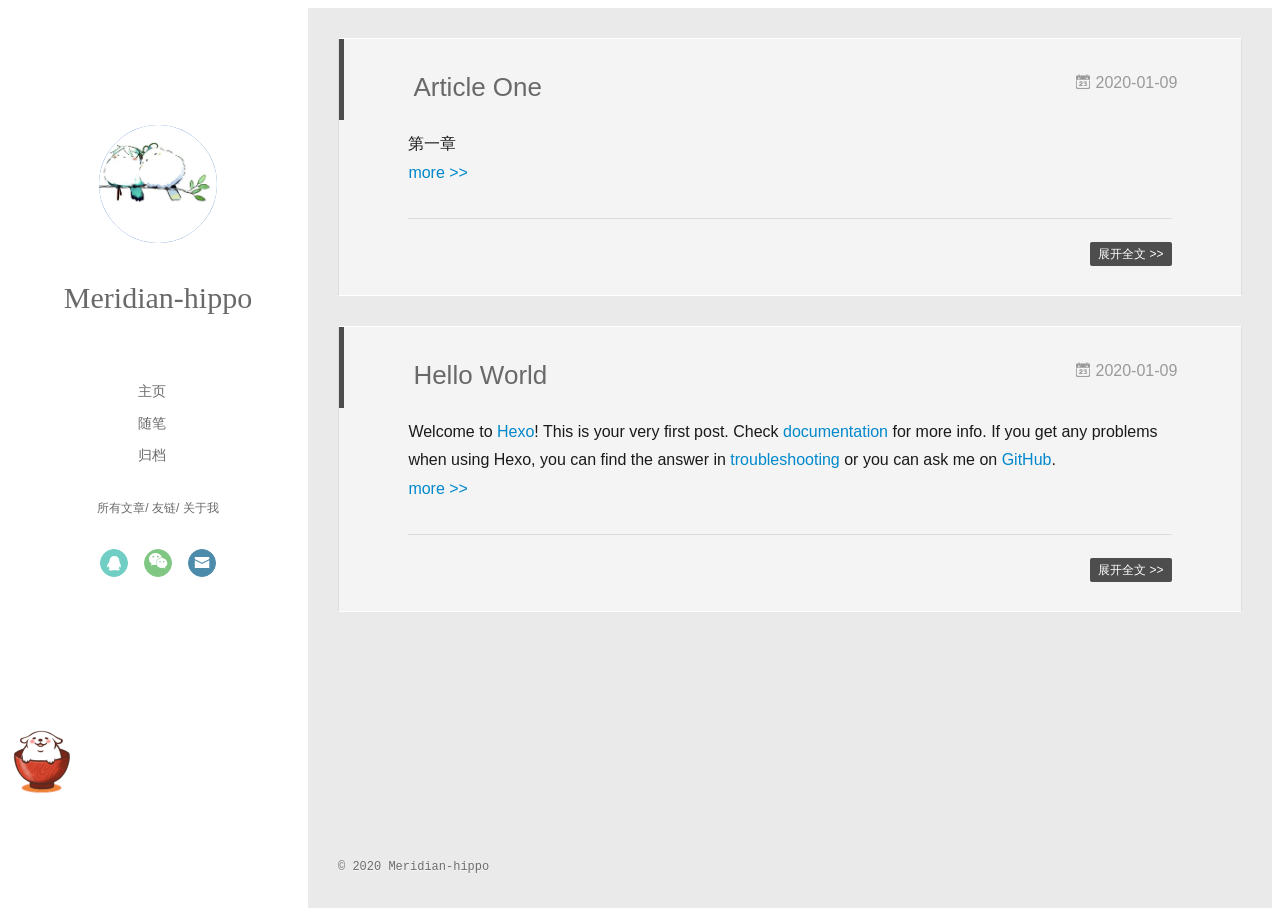
==== commit b12eeace: "Site updated: 2020-01-12 08:55:58" ====
--- a/index.html
+++ b/index.html
@@ -159,87 +159,6 @@
           <div id="js-content" class="content-ll">
             
   
-    <article id="post-我的第二篇博客文章" class="article article-type-post  article-index" itemscope itemprop="blogPost">
-  <div class="article-inner">
-    
-      <header class="article-header">
-        
-  
-    <h1 itemprop="name">
-      <a class="article-title" href="/2020/01/11/%E6%88%91%E7%9A%84%E7%AC%AC%E4%BA%8C%E7%AF%87%E5%8D%9A%E5%AE%A2%E6%96%87%E7%AB%A0/">我的第二篇博客文章</a>
-    </h1>
-  
-
-        
-        <a href="/2020/01/11/%E6%88%91%E7%9A%84%E7%AC%AC%E4%BA%8C%E7%AF%87%E5%8D%9A%E5%AE%A2%E6%96%87%E7%AB%A0/" class="archive-article-date">
-  	<time datetime="2020-01-11T08:47:13.000Z" itemprop="datePublished"><i class="icon-calendar icon"></i>2020-01-11</time>
-</a>
-        
-      </header>
-    
-    <div class="article-entry" itemprop="articleBody">
-      
-        <h1 id="我的博客文章编写"><a href="#我的博客文章编写" class="headerlink" title="我的博客文章编写"></a>我的博客文章编写</h1>
-        
-          <a class="article-more-a" href="/2020/01/11/%E6%88%91%E7%9A%84%E7%AC%AC%E4%BA%8C%E7%AF%87%E5%8D%9A%E5%AE%A2%E6%96%87%E7%AB%A0/#more">more >></a>
-        
-      
-
-      
-    </div>
-    <div class="article-info article-info-index">
-      
-        <div class="article-pop-out tagcloud">
-          <i class="icon-tuding"></i>
-          <a class="article-tag-list-link color3">置顶</a>
-        </div>
-      
-      
-	<div class="article-tag tagcloud">
-		<i class="icon-price-tags icon"></i>
-		<ul class="article-tag-list">
-			 
-        		<li class="article-tag-list-item">
-        			<a href="javascript:void(0)" class="js-tag article-tag-list-link color3">随笔</a>
-        		</li>
-      		
-		</ul>
-	</div>
-
-      
-
-      
-        <p class="article-more-link">
-          <a class="article-more-a" href="/2020/01/11/%E6%88%91%E7%9A%84%E7%AC%AC%E4%BA%8C%E7%AF%87%E5%8D%9A%E5%AE%A2%E6%96%87%E7%AB%A0/">展开全文 >></a>
-        </p>
-      
-
-      
-      <div class="clearfix"></div>
-    </div>
-  </div>
-</article>
-
-<aside class="wrap-side-operation">
-    <div class="mod-side-operation">
-        
-        <div class="jump-container" id="js-jump-container" style="display:none;">
-            <a href="javascript:void(0)" class="mod-side-operation__jump-to-top">
-                <i class="icon-font icon-back"></i>
-            </a>
-            <div id="js-jump-plan-container" class="jump-plan-container" style="top: -11px;">
-                <i class="icon-font icon-plane jump-plane"></i>
-            </div>
-        </div>
-        
-        
-    </div>
-</aside>
-
-
-
-
-  
     <article id="post-Article-One" class="article article-type-post  article-index" itemscope itemprop="blogPost">
   <div class="article-inner">
     
@@ -465,10 +384,6 @@
             <input type="checkbox" q-on="click:toggleTag(e)" q-attr="checked:showTags">
           </label>
           <ul class="article-tag-list" q-show="showTags">
-             
-              <li class="article-tag-list-item">
-                <a href="javascript:void(0)" class="js-tag color3">随笔</a>
-              </li>
             
             <div class="clearfix"></div>
           </ul>
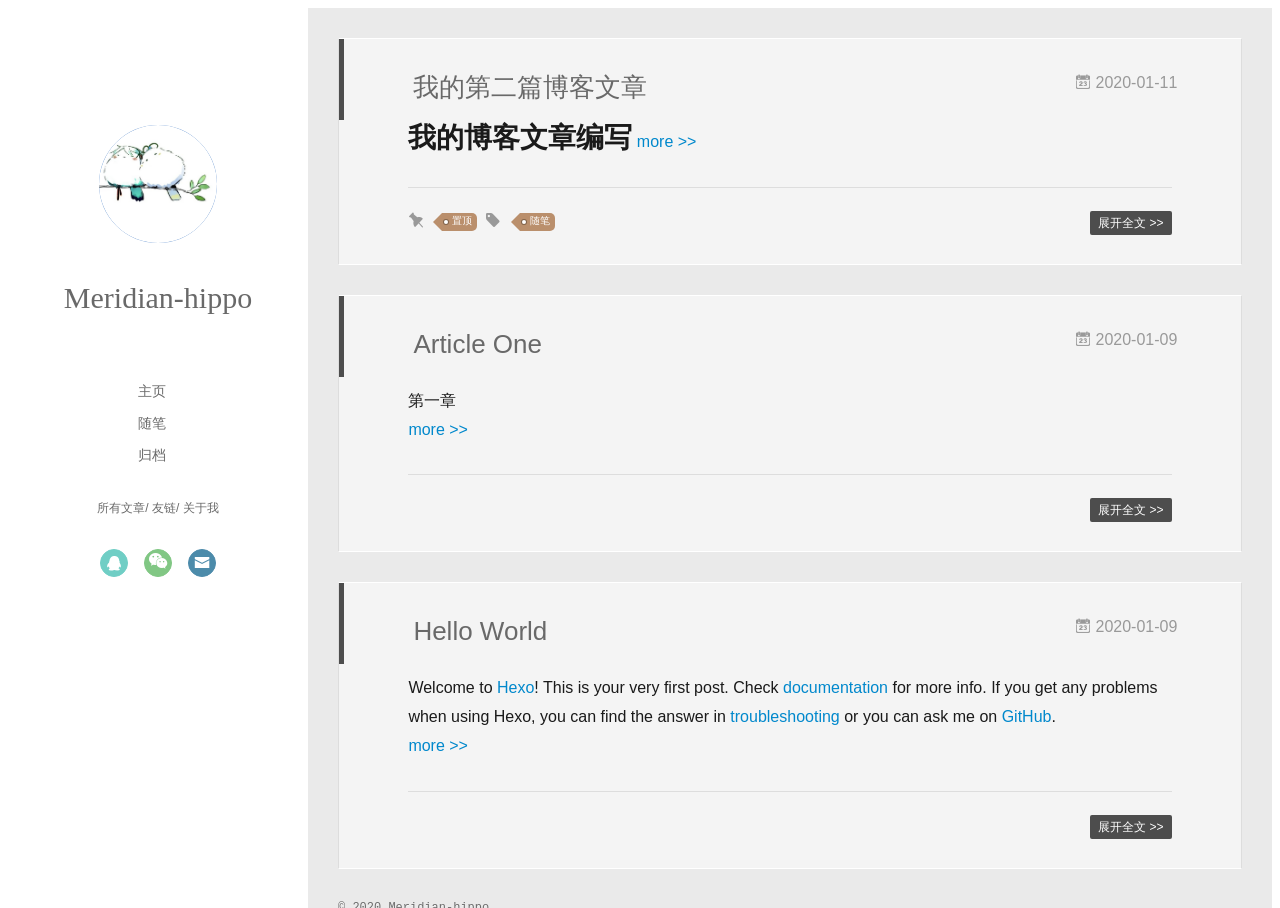
==== commit de6b1870: "Site updated: 2020-01-12 10:31:29" ====
--- a/index.html
+++ b/index.html
@@ -159,6 +159,87 @@
           <div id="js-content" class="content-ll">
             
   
+    <article id="post-我的第二篇博客文章" class="article article-type-post  article-index" itemscope itemprop="blogPost">
+  <div class="article-inner">
+    
+      <header class="article-header">
+        
+  
+    <h1 itemprop="name">
+      <a class="article-title" href="/2020/01/11/%E6%88%91%E7%9A%84%E7%AC%AC%E4%BA%8C%E7%AF%87%E5%8D%9A%E5%AE%A2%E6%96%87%E7%AB%A0/">我的第二篇博客文章</a>
+    </h1>
+  
+
+        
+        <a href="/2020/01/11/%E6%88%91%E7%9A%84%E7%AC%AC%E4%BA%8C%E7%AF%87%E5%8D%9A%E5%AE%A2%E6%96%87%E7%AB%A0/" class="archive-article-date">
+  	<time datetime="2020-01-11T08:47:13.000Z" itemprop="datePublished"><i class="icon-calendar icon"></i>2020-01-11</time>
+</a>
+        
+      </header>
+    
+    <div class="article-entry" itemprop="articleBody">
+      
+        <h1 id="我的博客文章编写"><a href="#我的博客文章编写" class="headerlink" title="我的博客文章编写"></a>我的博客文章编写</h1>
+        
+          <a class="article-more-a" href="/2020/01/11/%E6%88%91%E7%9A%84%E7%AC%AC%E4%BA%8C%E7%AF%87%E5%8D%9A%E5%AE%A2%E6%96%87%E7%AB%A0/#more">more >></a>
+        
+      
+
+      
+    </div>
+    <div class="article-info article-info-index">
+      
+        <div class="article-pop-out tagcloud">
+          <i class="icon-tuding"></i>
+          <a class="article-tag-list-link color3">置顶</a>
+        </div>
+      
+      
+	<div class="article-tag tagcloud">
+		<i class="icon-price-tags icon"></i>
+		<ul class="article-tag-list">
+			 
+        		<li class="article-tag-list-item">
+        			<a href="javascript:void(0)" class="js-tag article-tag-list-link color3">随笔</a>
+        		</li>
+      		
+		</ul>
+	</div>
+
+      
+
+      
+        <p class="article-more-link">
+          <a class="article-more-a" href="/2020/01/11/%E6%88%91%E7%9A%84%E7%AC%AC%E4%BA%8C%E7%AF%87%E5%8D%9A%E5%AE%A2%E6%96%87%E7%AB%A0/">展开全文 >></a>
+        </p>
+      
+
+      
+      <div class="clearfix"></div>
+    </div>
+  </div>
+</article>
+
+<aside class="wrap-side-operation">
+    <div class="mod-side-operation">
+        
+        <div class="jump-container" id="js-jump-container" style="display:none;">
+            <a href="javascript:void(0)" class="mod-side-operation__jump-to-top">
+                <i class="icon-font icon-back"></i>
+            </a>
+            <div id="js-jump-plan-container" class="jump-plan-container" style="top: -11px;">
+                <i class="icon-font icon-plane jump-plane"></i>
+            </div>
+        </div>
+        
+        
+    </div>
+</aside>
+
+
+
+
+  
     <article id="post-Article-One" class="article article-type-post  article-index" itemscope itemprop="blogPost">
   <div class="article-inner">
     
@@ -384,6 +465,10 @@
             <input type="checkbox" q-on="click:toggleTag(e)" q-attr="checked:showTags">
           </label>
           <ul class="article-tag-list" q-show="showTags">
+             
+              <li class="article-tag-list-item">
+                <a href="javascript:void(0)" class="js-tag color3">随笔</a>
+              </li>
             
             <div class="clearfix"></div>
           </ul>
@@ -539,5 +624,5 @@
 
 </div>
   </div>
-<script src="/live2dw/lib/L2Dwidget.min.js?094cbace49a39548bed64abff5988b05"></script><script>L2Dwidget.init({"pluginRootPath":"live2dw/","pluginJsPath":"lib/","pluginModelPath":"assets/","tagMode":false,"log":false,"model":{"jsonPath":"/live2dw/assets/wanko.model.json"},"display":{"position":"left","width":100,"height":200,"hOffset":-10,"vOffset":40},"mobile":{"show":false}});</script></body>
+</body>
 </html>
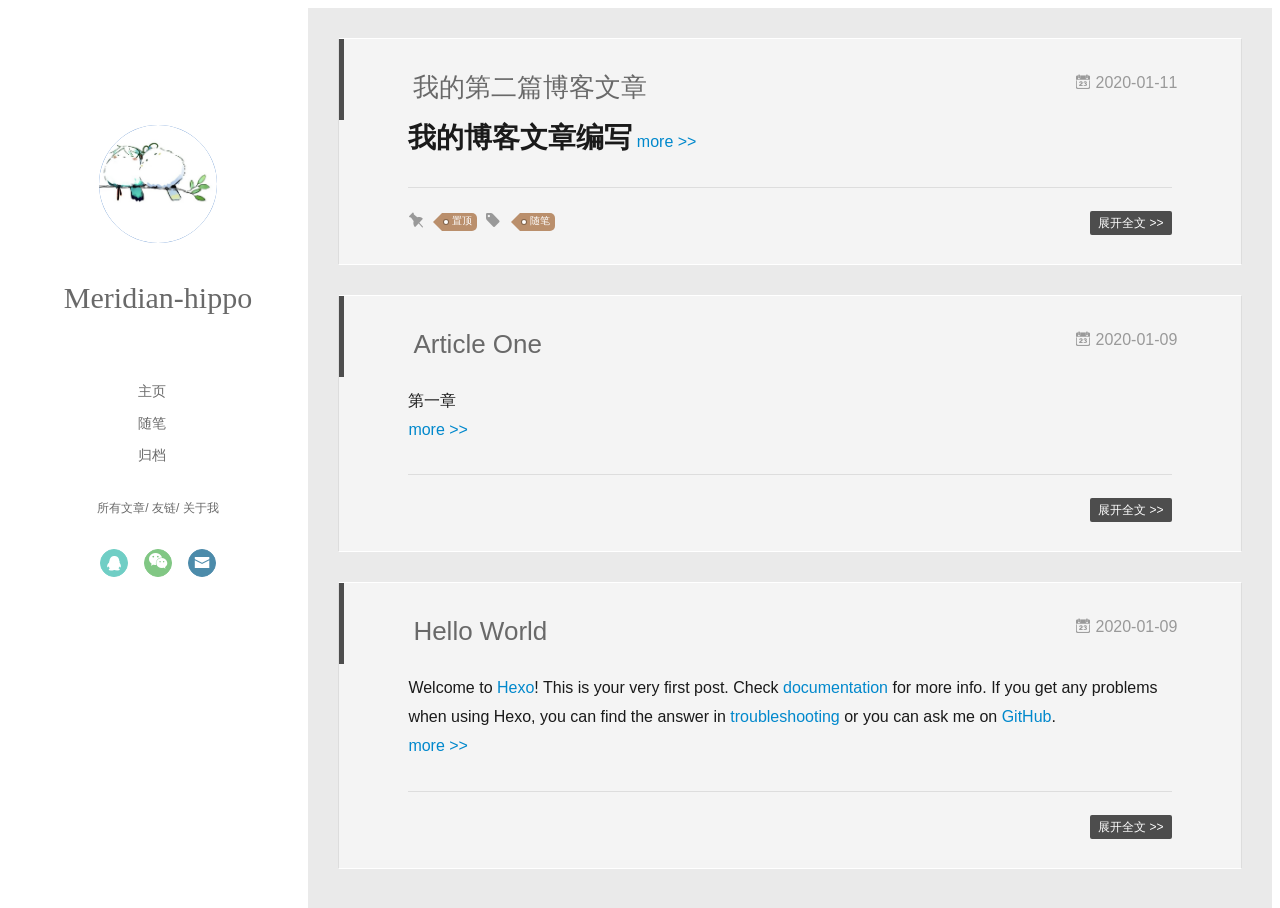
==== commit ebe25c6b: "Site updated: 2020-01-12 10:55:56" ====
--- a/index.html
+++ b/index.html
@@ -171,7 +171,8 @@
   
 
         
-        <a href="/2020/01/11/%E6%88%91%E7%9A%84%E7%AC%AC%E4%BA%8C%E7%AF%87%E5%8D%9A%E5%AE%A2%E6%96%87%E7%AB%A0/" class="archive-article-date">
+        
+<a href="/2020/01/11/%E6%88%91%E7%9A%84%E7%AC%AC%E4%BA%8C%E7%AF%87%E5%8D%9A%E5%AE%A2%E6%96%87%E7%AB%A0/" class="archive-article-date">
   	<time datetime="2020-01-11T08:47:13.000Z" itemprop="datePublished"><i class="icon-calendar icon"></i>2020-01-11</time>
 </a>
         
@@ -252,7 +253,8 @@
   
 
         
-        <a href="/2020/01/09/Article-One/" class="archive-article-date">
+        
+<a href="/2020/01/09/Article-One/" class="archive-article-date">
   	<time datetime="2020-01-09T13:36:57.000Z" itemprop="datePublished"><i class="icon-calendar icon"></i>2020-01-09</time>
 </a>
         
@@ -317,7 +319,8 @@
   
 
         
-        <a href="/2020/01/09/hello-world/" class="archive-article-date">
+        
+<a href="/2020/01/09/hello-world/" class="archive-article-date">
   	<time datetime="2020-01-09T13:17:08.236Z" itemprop="datePublished"><i class="icon-calendar icon"></i>2020-01-09</time>
 </a>
         
@@ -391,6 +394,17 @@
 
 <!--页面点击小红心-->
 <script type="text/javascript" src="/love.js"></script>
+
+	<!-- 不蒜子统计 -->
+	<span id="busuanzi_container_site_pv">
+			本站总访问量<span id="busuanzi_value_site_pv"></span>次
+	</span>
+	<span class="post-meta-divider">|</span>
+	<span id="busuanzi_container_site_uv" style='display:none'>
+			本站访客数<span id="busuanzi_value_site_uv"></span>人
+	</span>
+	<script async src="//busuanzi.ibruce.info/busuanzi/2.3/busuanzi.pure.mini.js"></script>
+
     </div>
     <script>
 	var yiliaConfig = {
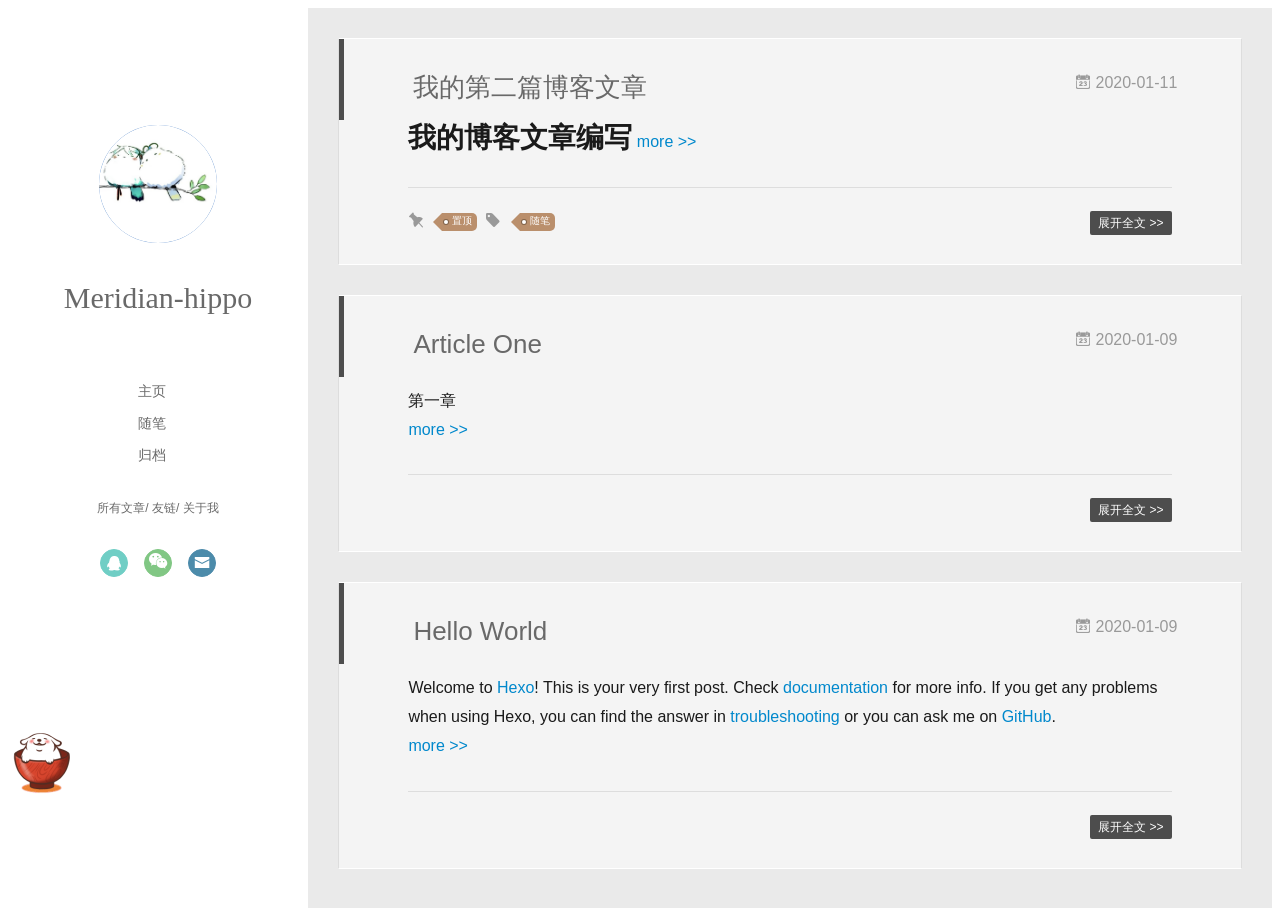
==== commit 9e3073d4: "Site updated: 2020-01-12 11:13:58" ====
--- a/index.html
+++ b/index.html
@@ -638,5 +638,5 @@
 
 </div>
   </div>
-</body>
+<script src="/live2dw/lib/L2Dwidget.min.js?094cbace49a39548bed64abff5988b05"></script><script>L2Dwidget.init({"pluginRootPath":"live2dw/","pluginJsPath":"lib/","pluginModelPath":"assets/","tagMode":false,"log":false,"model":{"jsonPath":"/live2dw/assets/wanko.model.json"},"display":{"position":"left","width":100,"height":200,"hOffset":-10,"vOffset":40},"mobile":{"show":false}});</script></body>
 </html>
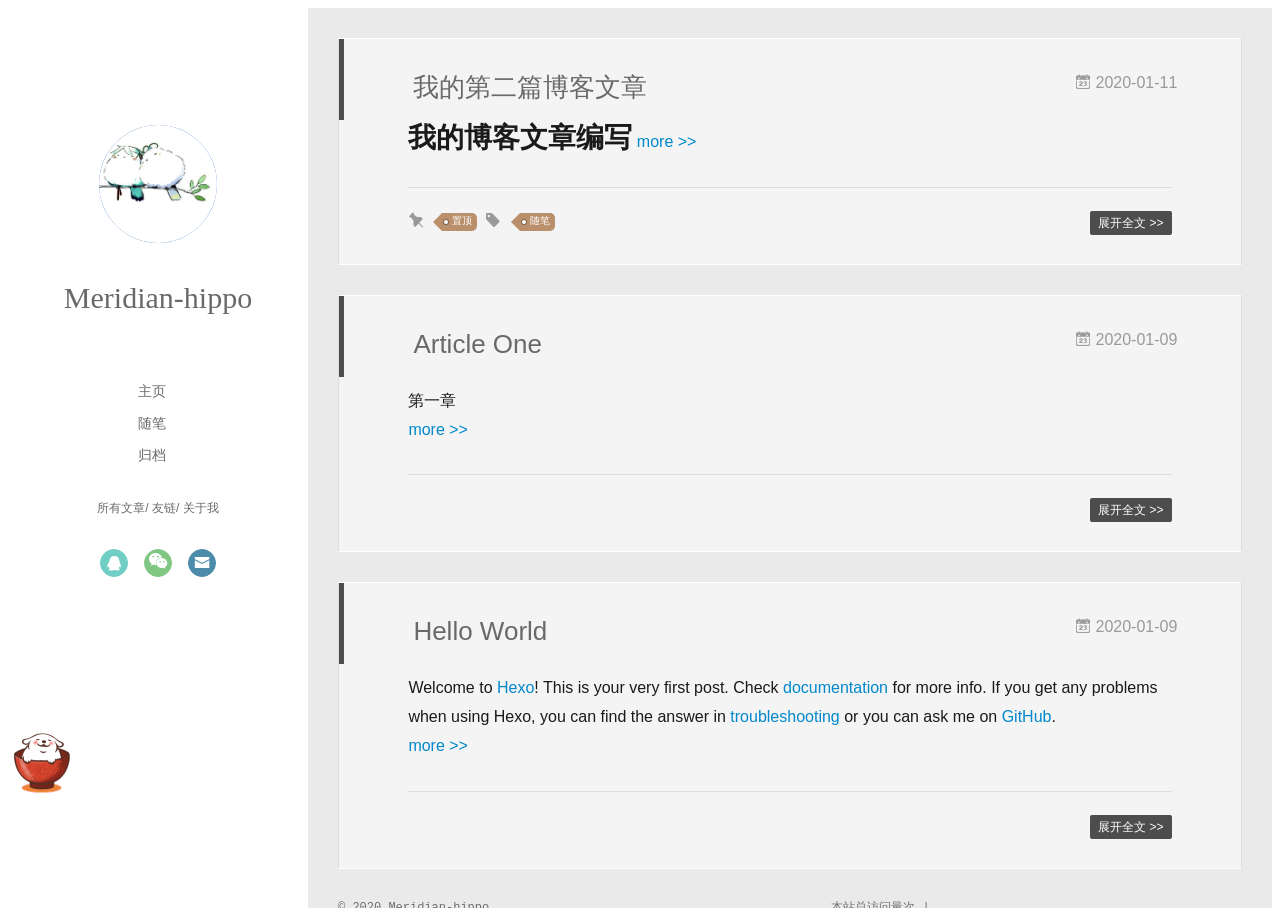
==== commit 02cd1be2: "Site updated: 2020-01-12 11:25:32" ====
--- a/index.html
+++ b/index.html
@@ -390,8 +390,6 @@
       	</div>
     </div>
   </div>
-</footer>
-
 <!--页面点击小红心-->
 <script type="text/javascript" src="/love.js"></script>
 
@@ -405,6 +403,7 @@
 	</span>
 	<script async src="//busuanzi.ibruce.info/busuanzi/2.3/busuanzi.pure.mini.js"></script>
 
+</footer>
     </div>
     <script>
 	var yiliaConfig = {
